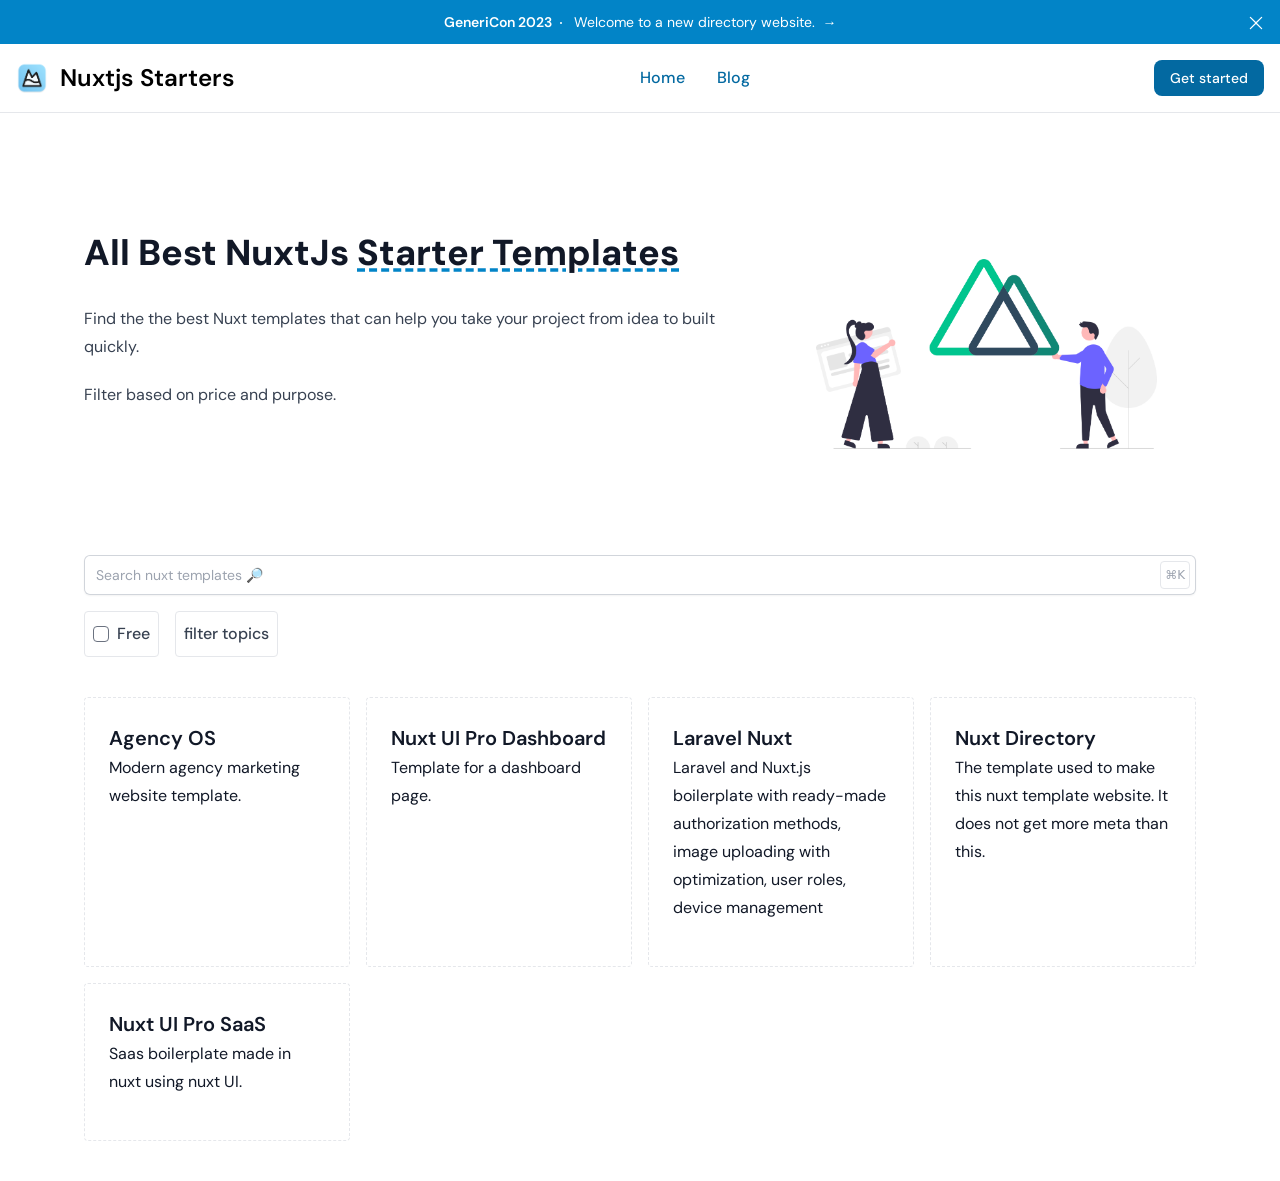
==== index.html @ 154acd75 "Deploying to gh-pages from @ masterkram/nuxt-directory@c241629938f68b520d24c963835452dfe59856e2 🚀" ====
<!DOCTYPE html><html  data-capo=""><head><meta charset="utf-8">
<meta name="viewport" content="width=device-width, initial-scale=1">
<style>/*! tailwindcss v3.4.4 | MIT License | https://tailwindcss.com*/*,:after,:before{border:0 solid #e5e7eb;box-sizing:border-box}:after,:before{--tw-content:""}:host,html{line-height:1.5;-webkit-text-size-adjust:100%;font-family:ui-sans-serif,system-ui,sans-serif,Apple Color Emoji,Segoe UI Emoji,Segoe UI Symbol,Noto Color Emoji;font-feature-settings:normal;font-variation-settings:normal;tab-size:4;-webkit-tap-highlight-color:transparent}body{line-height:inherit;margin:0}hr{border-top-width:1px;color:inherit;height:0}abbr:where([title]){-webkit-text-decoration:underline dotted;text-decoration:underline dotted}h1,h2,h3,h4,h5,h6{font-size:inherit;font-weight:inherit}a{color:inherit;text-decoration:inherit}b,strong{font-weight:bolder}code,kbd,pre,samp{font-family:ui-monospace,SFMono-Regular,Menlo,Monaco,Consolas,Liberation Mono,Courier New,monospace;font-feature-settings:normal;font-size:1em;font-variation-settings:normal}small{font-size:80%}sub,sup{font-size:75%;line-height:0;position:relative;vertical-align:initial}sub{bottom:-.25em}sup{top:-.5em}table{border-collapse:collapse;border-color:inherit;text-indent:0}button,input,optgroup,select,textarea{color:inherit;font-family:inherit;font-feature-settings:inherit;font-size:100%;font-variation-settings:inherit;font-weight:inherit;letter-spacing:inherit;line-height:inherit;margin:0;padding:0}button,select{text-transform:none}button,input:where([type=button]),input:where([type=reset]),input:where([type=submit]){-webkit-appearance:button;background-color:initial;background-image:none}:-moz-focusring{outline:auto}:-moz-ui-invalid{box-shadow:none}progress{vertical-align:initial}::-webkit-inner-spin-button,::-webkit-outer-spin-button{height:auto}[type=search]{-webkit-appearance:textfield;outline-offset:-2px}::-webkit-search-decoration{-webkit-appearance:none}::-webkit-file-upload-button{-webkit-appearance:button;font:inherit}summary{display:list-item}blockquote,dd,dl,figure,h1,h2,h3,h4,h5,h6,hr,p,pre{margin:0}fieldset{margin:0}fieldset,legend{padding:0}menu,ol,ul{list-style:none;margin:0;padding:0}dialog{padding:0}textarea{resize:vertical}input::placeholder,textarea::placeholder{color:#9ca3af;opacity:1}[role=button],button{cursor:pointer}:disabled{cursor:default}audio,canvas,embed,iframe,img,object,svg,video{display:block;vertical-align:middle}img,video{height:auto;max-width:100%}[hidden]{display:none}[multiple],[type=date],[type=datetime-local],[type=email],[type=month],[type=number],[type=password],[type=search],[type=tel],[type=text],[type=time],[type=url],[type=week],input:where(:not([type])),select,textarea{appearance:none;background-color:#fff;border-color:#6b7280;border-radius:0;border-width:1px;font-size:1rem;line-height:1.5rem;padding:.5rem .75rem;--tw-shadow:0 0 #0000}[multiple]:focus,[type=date]:focus,[type=datetime-local]:focus,[type=email]:focus,[type=month]:focus,[type=number]:focus,[type=password]:focus,[type=search]:focus,[type=tel]:focus,[type=text]:focus,[type=time]:focus,[type=url]:focus,[type=week]:focus,input:where(:not([type])):focus,select:focus,textarea:focus{outline:2px solid #0000;outline-offset:2px;--tw-ring-inset:var(--tw-empty,/*!*/ /*!*/);--tw-ring-offset-width:0px;--tw-ring-offset-color:#fff;--tw-ring-color:#2563eb;--tw-ring-offset-shadow:var(--tw-ring-inset) 0 0 0 var(--tw-ring-offset-width) var(--tw-ring-offset-color);--tw-ring-shadow:var(--tw-ring-inset) 0 0 0 calc(1px + var(--tw-ring-offset-width)) var(--tw-ring-color);border-color:#2563eb;box-shadow:var(--tw-ring-offset-shadow),var(--tw-ring-shadow),var(--tw-shadow)}input::placeholder,textarea::placeholder{color:#6b7280;opacity:1}::-webkit-datetime-edit-fields-wrapper{padding:0}::-webkit-date-and-time-value{min-height:1.5em;text-align:inherit}::-webkit-datetime-edit{display:inline-flex}::-webkit-datetime-edit,::-webkit-datetime-edit-day-field,::-webkit-datetime-edit-hour-field,::-webkit-datetime-edit-meridiem-field,::-webkit-datetime-edit-millisecond-field,::-webkit-datetime-edit-minute-field,::-webkit-datetime-edit-month-field,::-webkit-datetime-edit-second-field,::-webkit-datetime-edit-year-field{padding-bottom:0;padding-top:0}select{background-image:url("data:image/svg+xml;charset=utf-8,%3Csvg xmlns='http://www.w3.org/2000/svg' fill='none' viewBox='0 0 20 20'%3E%3Cpath stroke='%236b7280' stroke-linecap='round' stroke-linejoin='round' stroke-width='1.5' d='m6 8 4 4 4-4'/%3E%3C/svg%3E");background-position:right .5rem center;background-repeat:no-repeat;background-size:1.5em 1.5em;padding-right:2.5rem;-webkit-print-color-adjust:exact;print-color-adjust:exact}[multiple],[size]:where(select:not([size="1"])){background-image:none;background-position:0 0;background-repeat:unset;background-size:initial;padding-right:.75rem;-webkit-print-color-adjust:unset;print-color-adjust:unset}[type=checkbox],[type=radio]{appearance:none;background-color:#fff;background-origin:border-box;border-color:#6b7280;border-width:1px;color:#2563eb;display:inline-block;flex-shrink:0;height:1rem;padding:0;-webkit-print-color-adjust:exact;print-color-adjust:exact;-webkit-user-select:none;user-select:none;vertical-align:middle;width:1rem;--tw-shadow:0 0 #0000}[type=checkbox]{border-radius:0}[type=radio]{border-radius:100%}[type=checkbox]:focus,[type=radio]:focus{outline:2px solid #0000;outline-offset:2px;--tw-ring-inset:var(--tw-empty,/*!*/ /*!*/);--tw-ring-offset-width:2px;--tw-ring-offset-color:#fff;--tw-ring-color:#2563eb;--tw-ring-offset-shadow:var(--tw-ring-inset) 0 0 0 var(--tw-ring-offset-width) var(--tw-ring-offset-color);--tw-ring-shadow:var(--tw-ring-inset) 0 0 0 calc(2px + var(--tw-ring-offset-width)) var(--tw-ring-color);box-shadow:var(--tw-ring-offset-shadow),var(--tw-ring-shadow),var(--tw-shadow)}[type=checkbox]:checked,[type=radio]:checked{background-color:currentColor;background-position:50%;background-repeat:no-repeat;background-size:100% 100%;border-color:#0000}[type=checkbox]:checked{background-image:url("data:image/svg+xml;charset=utf-8,%3Csvg xmlns='http://www.w3.org/2000/svg' fill='%23fff' viewBox='0 0 16 16'%3E%3Cpath d='M12.207 4.793a1 1 0 0 1 0 1.414l-5 5a1 1 0 0 1-1.414 0l-2-2a1 1 0 0 1 1.414-1.414L6.5 9.086l4.293-4.293a1 1 0 0 1 1.414 0'/%3E%3C/svg%3E")}@media (forced-colors:active) {[type=checkbox]:checked{appearance:auto}}[type=radio]:checked{background-image:url("data:image/svg+xml;charset=utf-8,%3Csvg xmlns='http://www.w3.org/2000/svg' fill='%23fff' viewBox='0 0 16 16'%3E%3Ccircle cx='8' cy='8' r='3'/%3E%3C/svg%3E")}@media (forced-colors:active) {[type=radio]:checked{appearance:auto}}[type=checkbox]:checked:focus,[type=checkbox]:checked:hover,[type=checkbox]:indeterminate,[type=radio]:checked:focus,[type=radio]:checked:hover{background-color:currentColor;border-color:#0000}[type=checkbox]:indeterminate{background-image:url("data:image/svg+xml;charset=utf-8,%3Csvg xmlns='http://www.w3.org/2000/svg' fill='none' viewBox='0 0 16 16'%3E%3Cpath stroke='%23fff' stroke-linecap='round' stroke-linejoin='round' stroke-width='2' d='M4 8h8'/%3E%3C/svg%3E");background-position:50%;background-repeat:no-repeat;background-size:100% 100%}@media (forced-colors:active) {[type=checkbox]:indeterminate{appearance:auto}}[type=checkbox]:indeterminate:focus,[type=checkbox]:indeterminate:hover{background-color:currentColor;border-color:#0000}[type=file]{background:unset;border-color:inherit;border-radius:0;border-width:0;font-size:unset;line-height:inherit;padding:0}[type=file]:focus{outline:1px solid ButtonText;outline:1px auto -webkit-focus-ring-color}*,::backdrop,:after,:before{--tw-border-spacing-x:0;--tw-border-spacing-y:0;--tw-translate-x:0;--tw-translate-y:0;--tw-rotate:0;--tw-skew-x:0;--tw-skew-y:0;--tw-scale-x:1;--tw-scale-y:1;--tw-pan-x: ;--tw-pan-y: ;--tw-pinch-zoom: ;--tw-scroll-snap-strictness:proximity;--tw-gradient-from-position: ;--tw-gradient-via-position: ;--tw-gradient-to-position: ;--tw-ordinal: ;--tw-slashed-zero: ;--tw-numeric-figure: ;--tw-numeric-spacing: ;--tw-numeric-fraction: ;--tw-ring-inset: ;--tw-ring-offset-width:0px;--tw-ring-offset-color:#fff;--tw-ring-color:#3b82f680;--tw-ring-offset-shadow:0 0 #0000;--tw-ring-shadow:0 0 #0000;--tw-shadow:0 0 #0000;--tw-shadow-colored:0 0 #0000;--tw-blur: ;--tw-brightness: ;--tw-contrast: ;--tw-grayscale: ;--tw-hue-rotate: ;--tw-invert: ;--tw-saturate: ;--tw-sepia: ;--tw-drop-shadow: ;--tw-backdrop-blur: ;--tw-backdrop-brightness: ;--tw-backdrop-contrast: ;--tw-backdrop-grayscale: ;--tw-backdrop-hue-rotate: ;--tw-backdrop-invert: ;--tw-backdrop-opacity: ;--tw-backdrop-saturate: ;--tw-backdrop-sepia: ;--tw-contain-size: ;--tw-contain-layout: ;--tw-contain-paint: ;--tw-contain-style: }.prose{color:var(--tw-prose-body);max-width:65ch}.prose :where(p):not(:where([class~=not-prose],[class~=not-prose] *)){margin-bottom:1.25em;margin-top:1.25em}.prose :where([class~=lead]):not(:where([class~=not-prose],[class~=not-prose] *)){color:var(--tw-prose-lead);font-size:1.25em;line-height:1.6;margin-bottom:1.2em;margin-top:1.2em}.prose :where(a):not(:where([class~=not-prose],[class~=not-prose] *)){color:var(--tw-prose-links);font-weight:500;text-decoration:underline}.prose :where(strong):not(:where([class~=not-prose],[class~=not-prose] *)){color:var(--tw-prose-bold);font-weight:600}.prose :where(a strong):not(:where([class~=not-prose],[class~=not-prose] *)){color:inherit}.prose :where(blockquote strong):not(:where([class~=not-prose],[class~=not-prose] *)){color:inherit}.prose :where(thead th strong):not(:where([class~=not-prose],[class~=not-prose] *)){color:inherit}.prose :where(ol):not(:where([class~=not-prose],[class~=not-prose] *)){list-style-type:decimal;margin-bottom:1.25em;margin-top:1.25em;padding-inline-start:1.625em}.prose :where(ol[type=A]):not(:where([class~=not-prose],[class~=not-prose] *)){list-style-type:upper-alpha}.prose :where(ol[type=a]):not(:where([class~=not-prose],[class~=not-prose] *)){list-style-type:lower-alpha}.prose :where(ol[type=A s]):not(:where([class~=not-prose],[class~=not-prose] *)){list-style-type:upper-alpha}.prose :where(ol[type=a s]):not(:where([class~=not-prose],[class~=not-prose] *)){list-style-type:lower-alpha}.prose :where(ol[type=I]):not(:where([class~=not-prose],[class~=not-prose] *)){list-style-type:upper-roman}.prose :where(ol[type=i]):not(:where([class~=not-prose],[class~=not-prose] *)){list-style-type:lower-roman}.prose :where(ol[type=I s]):not(:where([class~=not-prose],[class~=not-prose] *)){list-style-type:upper-roman}.prose :where(ol[type=i s]):not(:where([class~=not-prose],[class~=not-prose] *)){list-style-type:lower-roman}.prose :where(ol[type="1"]):not(:where([class~=not-prose],[class~=not-prose] *)){list-style-type:decimal}.prose :where(ul):not(:where([class~=not-prose],[class~=not-prose] *)){list-style-type:disc;margin-bottom:1.25em;margin-top:1.25em;padding-inline-start:1.625em}.prose :where(ol>li):not(:where([class~=not-prose],[class~=not-prose] *))::marker{color:var(--tw-prose-counters);font-weight:400}.prose :where(ul>li):not(:where([class~=not-prose],[class~=not-prose] *))::marker{color:var(--tw-prose-bullets)}.prose :where(dt):not(:where([class~=not-prose],[class~=not-prose] *)){color:var(--tw-prose-headings);font-weight:600;margin-top:1.25em}.prose :where(hr):not(:where([class~=not-prose],[class~=not-prose] *)){border-color:var(--tw-prose-hr);border-top-width:1px;margin-bottom:3em;margin-top:3em}.prose :where(blockquote):not(:where([class~=not-prose],[class~=not-prose] *)){border-inline-start-color:var(--tw-prose-quote-borders);border-inline-start-width:.25rem;color:var(--tw-prose-quotes);font-style:italic;font-weight:500;margin-bottom:1.6em;margin-top:1.6em;padding-inline-start:1em;quotes:"\201C""\201D""\2018""\2019"}.prose :where(blockquote p:first-of-type):not(:where([class~=not-prose],[class~=not-prose] *)):before{content:open-quote}.prose :where(blockquote p:last-of-type):not(:where([class~=not-prose],[class~=not-prose] *)):after{content:close-quote}.prose :where(h1):not(:where([class~=not-prose],[class~=not-prose] *)){color:var(--tw-prose-headings);font-size:2.25em;font-weight:800;line-height:1.1111111;margin-bottom:.8888889em;margin-top:0}.prose :where(h1 strong):not(:where([class~=not-prose],[class~=not-prose] *)){color:inherit;font-weight:900}.prose :where(h2):not(:where([class~=not-prose],[class~=not-prose] *)){color:var(--tw-prose-headings);font-size:1.5em;font-weight:700;line-height:1.3333333;margin-bottom:1em;margin-top:2em}.prose :where(h2 strong):not(:where([class~=not-prose],[class~=not-prose] *)){color:inherit;font-weight:800}.prose :where(h3):not(:where([class~=not-prose],[class~=not-prose] *)){color:var(--tw-prose-headings);font-size:1.25em;font-weight:600;line-height:1.6;margin-bottom:.6em;margin-top:1.6em}.prose :where(h3 strong):not(:where([class~=not-prose],[class~=not-prose] *)){color:inherit;font-weight:700}.prose :where(h4):not(:where([class~=not-prose],[class~=not-prose] *)){color:var(--tw-prose-headings);font-weight:600;line-height:1.5;margin-bottom:.5em;margin-top:1.5em}.prose :where(h4 strong):not(:where([class~=not-prose],[class~=not-prose] *)){color:inherit;font-weight:700}.prose :where(img):not(:where([class~=not-prose],[class~=not-prose] *)){margin-bottom:2em;margin-top:2em}.prose :where(picture):not(:where([class~=not-prose],[class~=not-prose] *)){display:block;margin-bottom:2em;margin-top:2em}.prose :where(video):not(:where([class~=not-prose],[class~=not-prose] *)){margin-bottom:2em;margin-top:2em}.prose :where(kbd):not(:where([class~=not-prose],[class~=not-prose] *)){border-radius:.3125rem;box-shadow:0 0 0 1px rgb(var(--tw-prose-kbd-shadows)/10%),0 3px 0 rgb(var(--tw-prose-kbd-shadows)/10%);color:var(--tw-prose-kbd);font-family:inherit;font-size:.875em;font-weight:500;padding-inline-end:.375em;padding-bottom:.1875em;padding-top:.1875em;padding-inline-start:.375em}.prose :where(code):not(:where([class~=not-prose],[class~=not-prose] *)){color:var(--tw-prose-code);font-size:.875em;font-weight:600}.prose :where(code):not(:where([class~=not-prose],[class~=not-prose] *)):before{content:"`"}.prose :where(code):not(:where([class~=not-prose],[class~=not-prose] *)):after{content:"`"}.prose :where(a code):not(:where([class~=not-prose],[class~=not-prose] *)){color:inherit}.prose :where(h1 code):not(:where([class~=not-prose],[class~=not-prose] *)){color:inherit}.prose :where(h2 code):not(:where([class~=not-prose],[class~=not-prose] *)){color:inherit;font-size:.875em}.prose :where(h3 code):not(:where([class~=not-prose],[class~=not-prose] *)){color:inherit;font-size:.9em}.prose :where(h4 code):not(:where([class~=not-prose],[class~=not-prose] *)){color:inherit}.prose :where(blockquote code):not(:where([class~=not-prose],[class~=not-prose] *)){color:inherit}.prose :where(thead th code):not(:where([class~=not-prose],[class~=not-prose] *)){color:inherit}.prose :where(pre):not(:where([class~=not-prose],[class~=not-prose] *)){background-color:var(--tw-prose-pre-bg);border-radius:.375rem;color:var(--tw-prose-pre-code);font-size:.875em;font-weight:400;line-height:1.7142857;margin-bottom:1.7142857em;margin-top:1.7142857em;overflow-x:auto;padding-inline-end:1.1428571em;padding-bottom:.8571429em;padding-top:.8571429em;padding-inline-start:1.1428571em}.prose :where(pre code):not(:where([class~=not-prose],[class~=not-prose] *)){background-color:initial;border-radius:0;border-width:0;color:inherit;font-family:inherit;font-size:inherit;font-weight:inherit;line-height:inherit;padding:0}.prose :where(pre code):not(:where([class~=not-prose],[class~=not-prose] *)):before{content:none}.prose :where(pre code):not(:where([class~=not-prose],[class~=not-prose] *)):after{content:none}.prose :where(table):not(:where([class~=not-prose],[class~=not-prose] *)){font-size:.875em;line-height:1.7142857;margin-bottom:2em;margin-top:2em;table-layout:auto;text-align:start;width:100%}.prose :where(thead):not(:where([class~=not-prose],[class~=not-prose] *)){border-bottom-color:var(--tw-prose-th-borders);border-bottom-width:1px}.prose :where(thead th):not(:where([class~=not-prose],[class~=not-prose] *)){color:var(--tw-prose-headings);font-weight:600;padding-inline-end:.5714286em;padding-bottom:.5714286em;padding-inline-start:.5714286em;vertical-align:bottom}.prose :where(tbody tr):not(:where([class~=not-prose],[class~=not-prose] *)){border-bottom-color:var(--tw-prose-td-borders);border-bottom-width:1px}.prose :where(tbody tr:last-child):not(:where([class~=not-prose],[class~=not-prose] *)){border-bottom-width:0}.prose :where(tbody td):not(:where([class~=not-prose],[class~=not-prose] *)){vertical-align:initial}.prose :where(tfoot):not(:where([class~=not-prose],[class~=not-prose] *)){border-top-color:var(--tw-prose-th-borders);border-top-width:1px}.prose :where(tfoot td):not(:where([class~=not-prose],[class~=not-prose] *)){vertical-align:top}.prose :where(figure>*):not(:where([class~=not-prose],[class~=not-prose] *)){margin-bottom:0;margin-top:0}.prose :where(figcaption):not(:where([class~=not-prose],[class~=not-prose] *)){color:var(--tw-prose-captions);font-size:.875em;line-height:1.4285714;margin-top:.8571429em}.prose{--tw-prose-body:#374151;--tw-prose-headings:#111827;--tw-prose-lead:#4b5563;--tw-prose-links:#111827;--tw-prose-bold:#111827;--tw-prose-counters:#6b7280;--tw-prose-bullets:#d1d5db;--tw-prose-hr:#e5e7eb;--tw-prose-quotes:#111827;--tw-prose-quote-borders:#e5e7eb;--tw-prose-captions:#6b7280;--tw-prose-kbd:#111827;--tw-prose-kbd-shadows:17 24 39;--tw-prose-code:#111827;--tw-prose-pre-code:#e5e7eb;--tw-prose-pre-bg:#1f2937;--tw-prose-th-borders:#d1d5db;--tw-prose-td-borders:#e5e7eb;--tw-prose-invert-body:#d1d5db;--tw-prose-invert-headings:#fff;--tw-prose-invert-lead:#9ca3af;--tw-prose-invert-links:#fff;--tw-prose-invert-bold:#fff;--tw-prose-invert-counters:#9ca3af;--tw-prose-invert-bullets:#4b5563;--tw-prose-invert-hr:#374151;--tw-prose-invert-quotes:#f3f4f6;--tw-prose-invert-quote-borders:#374151;--tw-prose-invert-captions:#9ca3af;--tw-prose-invert-kbd:#fff;--tw-prose-invert-kbd-shadows:255 255 255;--tw-prose-invert-code:#fff;--tw-prose-invert-pre-code:#d1d5db;--tw-prose-invert-pre-bg:#00000080;--tw-prose-invert-th-borders:#4b5563;--tw-prose-invert-td-borders:#374151;font-size:1rem;line-height:1.75}.prose :where(picture>img):not(:where([class~=not-prose],[class~=not-prose] *)){margin-bottom:0;margin-top:0}.prose :where(li):not(:where([class~=not-prose],[class~=not-prose] *)){margin-bottom:.5em;margin-top:.5em}.prose :where(ol>li):not(:where([class~=not-prose],[class~=not-prose] *)){padding-inline-start:.375em}.prose :where(ul>li):not(:where([class~=not-prose],[class~=not-prose] *)){padding-inline-start:.375em}.prose :where(.prose>ul>li p):not(:where([class~=not-prose],[class~=not-prose] *)){margin-bottom:.75em;margin-top:.75em}.prose :where(.prose>ul>li>p:first-child):not(:where([class~=not-prose],[class~=not-prose] *)){margin-top:1.25em}.prose :where(.prose>ul>li>p:last-child):not(:where([class~=not-prose],[class~=not-prose] *)){margin-bottom:1.25em}.prose :where(.prose>ol>li>p:first-child):not(:where([class~=not-prose],[class~=not-prose] *)){margin-top:1.25em}.prose :where(.prose>ol>li>p:last-child):not(:where([class~=not-prose],[class~=not-prose] *)){margin-bottom:1.25em}.prose :where(ul ul,ul ol,ol ul,ol ol):not(:where([class~=not-prose],[class~=not-prose] *)){margin-bottom:.75em;margin-top:.75em}.prose :where(dl):not(:where([class~=not-prose],[class~=not-prose] *)){margin-bottom:1.25em;margin-top:1.25em}.prose :where(dd):not(:where([class~=not-prose],[class~=not-prose] *)){margin-top:.5em;padding-inline-start:1.625em}.prose :where(hr+*):not(:where([class~=not-prose],[class~=not-prose] *)){margin-top:0}.prose :where(h2+*):not(:where([class~=not-prose],[class~=not-prose] *)){margin-top:0}.prose :where(h3+*):not(:where([class~=not-prose],[class~=not-prose] *)){margin-top:0}.prose :where(h4+*):not(:where([class~=not-prose],[class~=not-prose] *)){margin-top:0}.prose :where(thead th:first-child):not(:where([class~=not-prose],[class~=not-prose] *)){padding-inline-start:0}.prose :where(thead th:last-child):not(:where([class~=not-prose],[class~=not-prose] *)){padding-inline-end:0}.prose :where(tbody td,tfoot td):not(:where([class~=not-prose],[class~=not-prose] *)){padding-inline-end:.5714286em;padding-bottom:.5714286em;padding-top:.5714286em;padding-inline-start:.5714286em}.prose :where(tbody td:first-child,tfoot td:first-child):not(:where([class~=not-prose],[class~=not-prose] *)){padding-inline-start:0}.prose :where(tbody td:last-child,tfoot td:last-child):not(:where([class~=not-prose],[class~=not-prose] *)){padding-inline-end:0}.prose :where(figure):not(:where([class~=not-prose],[class~=not-prose] *)){margin-bottom:2em;margin-top:2em}.prose :where(.prose>:first-child):not(:where([class~=not-prose],[class~=not-prose] *)){margin-top:0}.prose :where(.prose>:last-child):not(:where([class~=not-prose],[class~=not-prose] *)){margin-bottom:0}.sr-only{height:1px;margin:-1px;overflow:hidden;padding:0;position:absolute;width:1px;clip:rect(0,0,0,0);border-width:0;white-space:nowrap}.absolute{position:absolute}.relative{position:relative}.inset-y-0{bottom:0;top:0}.-top-3{top:-.75rem}.right-0{right:0}.start-0{inset-inline-start:0}.z-20{z-index:20}.-m-3{margin:-.75rem}.m-0{margin:0}.mx-2{margin-left:.5rem;margin-right:.5rem}.mx-auto{margin-left:auto;margin-right:auto}.mb-10{margin-bottom:2.5rem}.mt-4{margin-top:1rem}.block{display:block}.inline{display:inline}.flex{display:flex}.inline-flex{display:inline-flex}.grid{display:grid}.hidden{display:none}.h-0{height:0}.h-0\.5{height:.125rem}.h-10{height:2.5rem}.h-5{height:1.25rem}.h-8{height:2rem}.max-h-64{max-height:16rem}.w-0{width:0}.w-0\.5{width:.125rem}.w-10{width:2.5rem}.w-5{width:1.25rem}.w-full{width:100%}.max-w-3xl{max-width:48rem}.max-w-none{max-width:none}.max-w-screen-xl{max-width:1280px}.flex-1{flex:1 1 0%}.grid-cols-4{grid-template-columns:repeat(4,minmax(0,1fr))}.flex-col{flex-direction:column}.flex-wrap{flex-wrap:wrap}.items-start{align-items:flex-start}.items-center{align-items:center}.justify-end{justify-content:flex-end}.justify-center{justify-content:center}.justify-between{justify-content:space-between}.gap-10{gap:2.5rem}.gap-2{gap:.5rem}.gap-4{gap:1rem}.gap-8{gap:2rem}.gap-x-6{column-gap:1.5rem}.space-x-3>:not([hidden])~:not([hidden]){--tw-space-x-reverse:0;margin-left:calc(.75rem*(1 - var(--tw-space-x-reverse)));margin-right:calc(.75rem*var(--tw-space-x-reverse))}.self-center{align-self:center}.whitespace-nowrap{white-space:nowrap}.rounded{border-radius:.25rem}.rounded-full{border-radius:9999px}.rounded-lg{border-radius:.5rem}.rounded-md{border-radius:.375rem}.border{border-width:1px}.border-0{border-width:0}.border-b{border-bottom-width:1px}.border-gray-100{--tw-border-opacity:1;border-color:rgb(243 244 246/var(--tw-border-opacity))}.border-gray-200{--tw-border-opacity:1;border-color:rgb(229 231 235/var(--tw-border-opacity))}.bg-gray-100{--tw-bg-opacity:1;background-color:rgb(243 244 246/var(--tw-bg-opacity))}.bg-gray-50{--tw-bg-opacity:1;background-color:rgb(249 250 251/var(--tw-bg-opacity))}.bg-primary-600{--tw-bg-opacity:1;background-color:rgb(2 132 199/var(--tw-bg-opacity))}.bg-primary-700{--tw-bg-opacity:1;background-color:rgb(3 105 161/var(--tw-bg-opacity))}.bg-white{--tw-bg-opacity:1;background-color:rgb(255 255 255/var(--tw-bg-opacity))}.fill-current{fill:currentColor}.p-0{padding:0}.p-2{padding:.5rem}.p-3{padding:.75rem}.p-4{padding:1rem}.p-6{padding:1.5rem}.px-1{padding-left:.25rem;padding-right:.25rem}.px-2{padding-left:.5rem;padding-right:.5rem}.px-3{padding-left:.75rem;padding-right:.75rem}.px-3\.5{padding-left:.875rem;padding-right:.875rem}.px-4{padding-left:1rem;padding-right:1rem}.px-5{padding-left:1.25rem;padding-right:1.25rem}.px-6{padding-left:1.5rem;padding-right:1.5rem}.py-0{padding-bottom:0;padding-top:0}.py-0\.5{padding-bottom:.125rem;padding-top:.125rem}.py-1{padding-bottom:.25rem;padding-top:.25rem}.py-1\.5{padding-bottom:.375rem;padding-top:.375rem}.py-10{padding-bottom:2.5rem;padding-top:2.5rem}.py-2{padding-bottom:.5rem;padding-top:.5rem}.py-2\.5{padding-bottom:.625rem;padding-top:.625rem}.pb-10{padding-bottom:2.5rem}.pb-20{padding-bottom:5rem}.pr-1{padding-right:.25rem}.pr-1\.5{padding-right:.375rem}.pr-14{padding-right:3.5rem}.pt-20{padding-top:5rem}.text-center{text-align:center}.font-display{font-family:DM Sans}.font-sans{font-family:ui-sans-serif,system-ui,sans-serif,Apple Color Emoji,Segoe UI Emoji,Segoe UI Symbol,Noto Color Emoji}.text-2xl{font-size:1.5rem;line-height:2rem}.text-sm{font-size:.875rem;line-height:1.25rem}.text-xs{font-size:.75rem;line-height:1rem}.font-medium{font-weight:500}.font-semibold{font-weight:600}.leading-6{line-height:1.5rem}.text-gray-400{--tw-text-opacity:1;color:rgb(156 163 175/var(--tw-text-opacity))}.text-gray-500{--tw-text-opacity:1;color:rgb(107 114 128/var(--tw-text-opacity))}.text-gray-600{--tw-text-opacity:1;color:rgb(75 85 99/var(--tw-text-opacity))}.text-gray-900{--tw-text-opacity:1;color:rgb(17 24 39/var(--tw-text-opacity))}.text-white{--tw-text-opacity:1;color:rgb(255 255 255/var(--tw-text-opacity))}.underline{text-decoration-line:underline}.decoration-primary-600{text-decoration-color:#0284c7}.underline-offset-4{text-underline-offset:4px}.shadow-sm{--tw-shadow:0 1px 2px 0 #0000000d;--tw-shadow-colored:0 1px 2px 0 var(--tw-shadow-color);box-shadow:var(--tw-ring-offset-shadow,0 0 #0000),var(--tw-ring-shadow,0 0 #0000),var(--tw-shadow)}.ring-1{--tw-ring-offset-shadow:var(--tw-ring-inset) 0 0 0 var(--tw-ring-offset-width) var(--tw-ring-offset-color);--tw-ring-shadow:var(--tw-ring-inset) 0 0 0 calc(1px + var(--tw-ring-offset-width)) var(--tw-ring-color);box-shadow:var(--tw-ring-offset-shadow),var(--tw-ring-shadow),var(--tw-shadow,0 0 #0000)}.ring-inset{--tw-ring-inset:inset}.ring-gray-300{--tw-ring-opacity:1;--tw-ring-color:rgb(209 213 219/var(--tw-ring-opacity))}.ring-gray-500\/10{--tw-ring-color:#6b72801a}.filter{filter:var(--tw-blur) var(--tw-brightness) var(--tw-contrast) var(--tw-grayscale) var(--tw-hue-rotate) var(--tw-invert) var(--tw-saturate) var(--tw-sepia) var(--tw-drop-shadow)}.dark\:prose-invert:is(.dark *){--tw-prose-body:var(--tw-prose-invert-body);--tw-prose-headings:var(--tw-prose-invert-headings);--tw-prose-lead:var(--tw-prose-invert-lead);--tw-prose-links:var(--tw-prose-invert-links);--tw-prose-bold:var(--tw-prose-invert-bold);--tw-prose-counters:var(--tw-prose-invert-counters);--tw-prose-bullets:var(--tw-prose-invert-bullets);--tw-prose-hr:var(--tw-prose-invert-hr);--tw-prose-quotes:var(--tw-prose-invert-quotes);--tw-prose-quote-borders:var(--tw-prose-invert-quote-borders);--tw-prose-captions:var(--tw-prose-invert-captions);--tw-prose-kbd:var(--tw-prose-invert-kbd);--tw-prose-kbd-shadows:var(--tw-prose-invert-kbd-shadows);--tw-prose-code:var(--tw-prose-invert-code);--tw-prose-pre-code:var(--tw-prose-invert-pre-code);--tw-prose-pre-bg:var(--tw-prose-invert-pre-bg);--tw-prose-th-borders:var(--tw-prose-invert-th-borders);--tw-prose-td-borders:var(--tw-prose-invert-td-borders)}.placeholder\:text-gray-400::placeholder{--tw-text-opacity:1;color:rgb(156 163 175/var(--tw-text-opacity))}.hover\:bg-gray-100:hover{--tw-bg-opacity:1;background-color:rgb(243 244 246/var(--tw-bg-opacity))}.hover\:bg-primary-800:hover{--tw-bg-opacity:1;background-color:rgb(7 89 133/var(--tw-bg-opacity))}.focus\:outline-none:focus{outline:2px solid #0000;outline-offset:2px}.focus\:ring-2:focus{--tw-ring-offset-shadow:var(--tw-ring-inset) 0 0 0 var(--tw-ring-offset-width) var(--tw-ring-offset-color);--tw-ring-shadow:var(--tw-ring-inset) 0 0 0 calc(2px + var(--tw-ring-offset-width)) var(--tw-ring-color)}.focus\:ring-2:focus,.focus\:ring-4:focus{box-shadow:var(--tw-ring-offset-shadow),var(--tw-ring-shadow),var(--tw-shadow,0 0 #0000)}.focus\:ring-4:focus{--tw-ring-offset-shadow:var(--tw-ring-inset) 0 0 0 var(--tw-ring-offset-width) var(--tw-ring-offset-color);--tw-ring-shadow:var(--tw-ring-inset) 0 0 0 calc(4px + var(--tw-ring-offset-width)) var(--tw-ring-color)}.focus\:ring-inset:focus{--tw-ring-inset:inset}.focus\:ring-gray-200:focus{--tw-ring-opacity:1;--tw-ring-color:rgb(229 231 235/var(--tw-ring-opacity))}.focus\:ring-primary-300:focus{--tw-ring-opacity:1;--tw-ring-color:rgb(125 211 252/var(--tw-ring-opacity))}.focus\:ring-primary-600:focus{--tw-ring-opacity:1;--tw-ring-color:rgb(2 132 199/var(--tw-ring-opacity))}.focus-visible\:outline-offset-\[-4px\]:focus-visible{outline-offset:-4px}.group:hover .group-hover\:border-primary-500{--tw-border-opacity:1;border-color:rgb(14 165 233/var(--tw-border-opacity))}.prose-a\:border-b :is(:where(a):not(:where([class~=not-prose],[class~=not-prose] *))){border-bottom-width:1px}.prose-a\:border-dashed :is(:where(a):not(:where([class~=not-prose],[class~=not-prose] *))){border-style:dashed}.prose-a\:font-normal :is(:where(a):not(:where([class~=not-prose],[class~=not-prose] *))){font-weight:400}.prose-a\:no-underline :is(:where(a):not(:where([class~=not-prose],[class~=not-prose] *))){text-decoration-line:none}.hover\:prose-a\:border-solid :is(:where(a):not(:where([class~=not-prose],[class~=not-prose] *))):hover{border-style:solid}.hover\:prose-a\:border-primary-400 :is(:where(a):not(:where([class~=not-prose],[class~=not-prose] *))):hover{--tw-border-opacity:1;border-color:rgb(56 189 248/var(--tw-border-opacity))}.hover\:prose-a\:text-primary-400 :is(:where(a):not(:where([class~=not-prose],[class~=not-prose] *))):hover{--tw-text-opacity:1;color:rgb(56 189 248/var(--tw-text-opacity))}.prose-pre\:bg-gray-100 :is(:where(pre):not(:where([class~=not-prose],[class~=not-prose] *))){--tw-bg-opacity:1;background-color:rgb(243 244 246/var(--tw-bg-opacity))}.dark\:border-gray-600:is(.dark *){--tw-border-opacity:1;border-color:rgb(75 85 99/var(--tw-border-opacity))}.dark\:border-gray-700:is(.dark *){--tw-border-opacity:1;border-color:rgb(55 65 81/var(--tw-border-opacity))}.dark\:bg-gray-800:is(.dark *){--tw-bg-opacity:1;background-color:rgb(31 41 55/var(--tw-bg-opacity))}.dark\:bg-gray-900:is(.dark *){--tw-bg-opacity:1;background-color:rgb(17 24 39/var(--tw-bg-opacity))}.dark\:bg-primary-600:is(.dark *){--tw-bg-opacity:1;background-color:rgb(2 132 199/var(--tw-bg-opacity))}.dark\:text-gray-400:is(.dark *){--tw-text-opacity:1;color:rgb(156 163 175/var(--tw-text-opacity))}.dark\:text-white:is(.dark *){--tw-text-opacity:1;color:rgb(255 255 255/var(--tw-text-opacity))}.dark\:hover\:bg-gray-700:hover:is(.dark *){--tw-bg-opacity:1;background-color:rgb(55 65 81/var(--tw-bg-opacity))}.dark\:hover\:bg-primary-700:hover:is(.dark *){--tw-bg-opacity:1;background-color:rgb(3 105 161/var(--tw-bg-opacity))}.dark\:focus\:ring-gray-600:focus:is(.dark *){--tw-ring-opacity:1;--tw-ring-color:rgb(75 85 99/var(--tw-ring-opacity))}.dark\:focus\:ring-primary-800:focus:is(.dark *){--tw-ring-opacity:1;--tw-ring-color:rgb(7 89 133/var(--tw-ring-opacity))}.dark\:prose-pre\:bg-gray-900 :is(:where(pre):not(:where([class~=not-prose],[class~=not-prose] *))):is(.dark *){--tw-bg-opacity:1;background-color:rgb(17 24 39/var(--tw-bg-opacity))}@media (min-width:640px){.sm\:px-3{padding-left:.75rem;padding-right:.75rem}.sm\:px-3\.5{padding-left:.875rem;padding-right:.875rem}.sm\:text-sm{font-size:.875rem;line-height:1.25rem}.sm\:leading-6{line-height:1.5rem}.sm\:before\:flex-1:before{content:var(--tw-content);flex:1 1 0%}}@media (min-width:768px){.md\:order-1{order:1}.md\:order-2{order:2}.md\:mt-0{margin-top:0}.md\:flex{display:flex}.md\:hidden{display:none}.md\:w-auto{width:auto}.md\:flex-row{flex-direction:row}.md\:space-x-0>:not([hidden])~:not([hidden]){--tw-space-x-reverse:0;margin-left:calc(0px*(1 - var(--tw-space-x-reverse)));margin-right:calc(0px*var(--tw-space-x-reverse))}.md\:space-x-8>:not([hidden])~:not([hidden]){--tw-space-x-reverse:0;margin-left:calc(2rem*(1 - var(--tw-space-x-reverse)));margin-right:calc(2rem*var(--tw-space-x-reverse))}.md\:border-0{border-width:0}.md\:bg-transparent{background-color:initial}.md\:bg-white{--tw-bg-opacity:1;background-color:rgb(255 255 255/var(--tw-bg-opacity))}.md\:p-0{padding:0}.md\:text-primary-700{--tw-text-opacity:1;color:rgb(3 105 161/var(--tw-text-opacity))}.md\:dark\:bg-gray-900:is(.dark *){--tw-bg-opacity:1;background-color:rgb(17 24 39/var(--tw-bg-opacity))}.md\:dark\:text-primary-500:is(.dark *){--tw-text-opacity:1;color:rgb(14 165 233/var(--tw-text-opacity))}}@media (min-width:1280px){.xl\:max-w-6xl{max-width:72rem}}.rtl\:space-x-reverse:where([dir=rtl],[dir=rtl] *)>:not([hidden])~:not([hidden]){--tw-space-x-reverse:1}</style>
<style>@font-face{font-display:swap;font-family:DM Sans;font-style:normal;font-weight:200 900;src:url(/_nuxt/DM_Sans-200_900-1.D1bw2c55.woff2) format("woff2");unicode-range:u+0100-02af,u+0304,u+0308,u+0329,u+1e00-1e9f,u+1ef2-1eff,u+2020,u+20a0-20ab,u+20ad-20c0,u+2113,u+2c60-2c7f,u+a720-a7ff}@font-face{font-display:swap;font-family:DM Sans;font-style:normal;font-weight:200 900;src:url(/_nuxt/DM_Sans-200_900-2.DeBecvsH.woff2) format("woff2");unicode-range:u+00??,u+0131,u+0152-0153,u+02bb-02bc,u+02c6,u+02da,u+02dc,u+0304,u+0308,u+0329,u+2000-206f,u+2074,u+20ac,u+2122,u+2191,u+2193,u+2212,u+2215,u+feff,u+fffd}</style>
<style>.icon[data-v-53ae8f37]{display:inline-block;vertical-align:middle}</style>
<style>h1 span[data-v-e5d2b82a]{text-decoration-color:#0284c7;text-decoration-line:underline;text-decoration-style:dashed;text-underline-offset:4px}</style>
<link rel="stylesheet" href="/_nuxt/entry.lY2k9Ikc.css">
<link rel="preload" as="fetch" crossorigin="anonymous" href="/_payload.json?42880f5b-e1ec-45f0-940a-990e03d67eee">
<link rel="modulepreload" as="script" crossorigin href="/_nuxt/Dkj7cWmg.js">
<link rel="modulepreload" as="script" crossorigin href="/_nuxt/Dnk_sNCj.js">
<link rel="modulepreload" as="script" crossorigin href="/_nuxt/D9hNGhGB.js">
<link rel="modulepreload" as="script" crossorigin href="/_nuxt/CrasdUbc.js">
<link rel="modulepreload" as="script" crossorigin href="/_nuxt/BCkIKH-E.js">
<link rel="modulepreload" as="script" crossorigin href="/_nuxt/Ct2kpKie.js">
<link rel="modulepreload" as="script" crossorigin href="/_nuxt/B8uO4zKV.js">
<link rel="modulepreload" as="script" crossorigin href="/_nuxt/DW2XVCHj.js">
<link rel="modulepreload" as="script" crossorigin href="/_nuxt/wgqrbHM1.js">
<link rel="modulepreload" as="script" crossorigin href="/_nuxt/CiIcJdLm.js">
<link rel="modulepreload" as="script" crossorigin href="/_nuxt/Dt4UExDH.js">
<link rel="modulepreload" as="script" crossorigin href="/_nuxt/CpnlgA3P.js">
<link rel="modulepreload" as="script" crossorigin href="/_nuxt/CbEVkImN.js">
<link rel="modulepreload" as="script" crossorigin href="/_nuxt/C7TOhVYw.js">
<link rel="modulepreload" as="script" crossorigin href="/_nuxt/DvvwUeaH.js">
<link rel="modulepreload" as="script" crossorigin href="/_nuxt/BwMMEpGX.js">
<link rel="modulepreload" as="script" crossorigin href="/_nuxt/DYR8Ct5s.js">
<link rel="prefetch" as="script" crossorigin href="/_nuxt/DIt0RkoO.js">
<link rel="prefetch" as="style" href="/_nuxt/useStudio.7G8Ioak2.css">
<link rel="prefetch" as="script" crossorigin href="/_nuxt/DLvzm3Em.js">
<link rel="prefetch" as="script" crossorigin href="/_nuxt/QM1MTDkN.js">
<link rel="prefetch" as="script" crossorigin href="/_nuxt/CEk1a8ES.js">
<script type="module" src="/_nuxt/Dkj7cWmg.js" crossorigin></script></head><body><div id="__nuxt"><div class="font-display"><div style="" class="flex items-center gap-x-6 bg-primary-600 px-6 py-2.5 sm:px-3.5 sm:before:flex-1"><p class="text-sm leading-6 text-white"><a href="#"><strong class="font-semibold">GeneriCon 2023</strong><svg viewBox="0 0 2 2" class="mx-2 inline h-0.5 w-0.5 fill-current" aria-hidden="true"><circle cx="1" cy="1" r="1"></circle></svg> Welcome to a new directory website.  <span aria-hidden="true">→</span></a></p><div class="flex flex-1 justify-end"><button type="button" class="-m-3 p-3 focus-visible:outline-offset-[-4px]"><span class="sr-only">Dismiss</span><svg xmlns="http://www.w3.org/2000/svg" xmlns:xlink="http://www.w3.org/1999/xlink" aria-hidden="true" role="img" class="icon h-5 w-5 text-white" style="" width="1em" height="1em" viewBox="0 0 256 256" data-v-53ae8f37><path fill="currentColor" d="M205.66 194.34a8 8 0 0 1-11.32 11.32L128 139.31l-66.34 66.35a8 8 0 0 1-11.32-11.32L116.69 128L50.34 61.66a8 8 0 0 1 11.32-11.32L128 116.69l66.34-66.35a8 8 0 0 1 11.32 11.32L139.31 128Z"/></svg></button></div></div><nav class="bg-white dark:bg-gray-900 w-full z-20 start-0 border-b border-gray-200 dark:border-gray-600"><div class="max-w-screen-xl flex flex-wrap items-center justify-between mx-auto p-4"><a aria-current="page" href="/" class="router-link-active router-link-exact-active flex items-center space-x-3 rtl:space-x-reverse"><img src="/logo.png" class="h-8" alt="Flowbite Logo"><span class="self-center text-2xl font-semibold whitespace-nowrap dark:text-white">Nuxtjs Starters</span></a><div class="flex md:order-2 space-x-3 md:space-x-0 rtl:space-x-reverse"><button type="button" class="text-white bg-primary-700 hover:bg-primary-800 focus:ring-4 focus:outline-none focus:ring-primary-300 font-medium rounded-lg text-sm px-4 py-2 text-center dark:bg-primary-600 dark:hover:bg-primary-700 dark:focus:ring-primary-800">Get started</button><button data-collapse-toggle="navbar-sticky" type="button" class="inline-flex items-center p-2 w-10 h-10 justify-center text-sm text-gray-500 rounded-lg md:hidden hover:bg-gray-100 focus:outline-none focus:ring-2 focus:ring-gray-200 dark:text-gray-400 dark:hover:bg-gray-700 dark:focus:ring-gray-600" aria-controls="navbar-sticky" aria-expanded="false"><span class="sr-only">Open main menu</span><svg class="w-5 h-5" aria-hidden="true" xmlns="http://www.w3.org/2000/svg" fill="none" viewBox="0 0 17 14"><path stroke="currentColor" stroke-linecap="round" stroke-linejoin="round" stroke-width="2" d="M1 1h15M1 7h15M1 13h15"></path></svg></button></div><div class="items-center justify-between hidden w-full md:flex md:w-auto md:order-1" id="navbar-sticky"><ul class="flex flex-col p-4 md:p-0 mt-4 font-medium border border-gray-100 rounded-lg bg-gray-50 md:space-x-8 rtl:space-x-reverse md:flex-row md:mt-0 md:border-0 md:bg-white dark:bg-gray-800 md:dark:bg-gray-900 dark:border-gray-700"><!--[--><li><a aria-current="page" href="/" class="router-link-active router-link-exact-active block py-2 px-3 text-white bg-primary-700 rounded md:bg-transparent md:text-primary-700 md:p-0 md:dark:text-primary-500">Home</a></li><li><a aria-current="page" href="/blog" class="block py-2 px-3 text-white bg-primary-700 rounded md:bg-transparent md:text-primary-700 md:p-0 md:dark:text-primary-500">Blog</a></li><!--]--></ul></div></div></nav><!--[--><div class="document-driven-page"><div class="max-w-3xl xl:max-w-6xl px-5 py-10 mx-auto"><main class="max-w-none font-display prose dark:prose-invert prose-pre:bg-gray-100 dark:prose-pre:bg-gray-900 hover:prose-a:text-primary-400 prose-a:font-normal prose-a:no-underline prose-a:border-dashed prose-a:border-b hover:prose-a:border-solid hover:prose-a:border-primary-400"><!--[--><div><div class="flex items-start pt-20 pb-20 gap-10" data-v-e5d2b82a><div data-v-e5d2b82a><h1 data-v-e5d2b82a><!--[-->All Best NuxtJs <span data-v-e5d2b82a>Starter Templates</span><!--]--></h1><!--[--><p><!--[-->Find the the best Nuxt templates that can help you take your project from idea to built quickly.<!--]--></p><p><!--[-->Filter based on price and purpose.<!--]--></p><!--]--></div><div data-v-e5d2b82a><img class="w-full max-h-64 m-0" src="/undraw_nuxt_js_0fq9.png" data-v-e5d2b82a></div></div><div class="mb-10"><div class="relative flex items-center"><input class="block w-full rounded-md border-0 py-2 pr-14 text-gray-900 shadow-sm ring-1 ring-inset ring-gray-300 placeholder:text-gray-400 focus:ring-2 focus:ring-inset focus:ring-primary-600 sm:text-sm sm:leading-6" placeholder="Search nuxt templates 🔎"><div class="absolute inset-y-0 right-0 flex py-1.5 pr-1.5"><kbd class="inline-flex items-center rounded not-prose border border-gray-200 px-1 font-sans text-xs text-gray-400">⌘K</kbd></div></div><div class="flex m-0 gap-4 mt-4"><div class="border rounded p-2 flex items-center gap-2 font-medium"><input class="rounded" type="checkbox"> Free </div><div class="border rounded p-2 font-medium"><button>filter topics</button></div></div></div><div class="grid grid-cols-4 gap-4"><!--[--><a href="/board/agency-os" class="border rounded p-6 relative group"><!----><h3 class="m-0">Agency OS</h3><p>Modern agency marketing website template.</p><div class="p-0 m-0 flex gap-2"><!--[--><!--]--></div></a><a href="/board/dashboard-pro" class="border rounded p-6 relative group"><!----><h3 class="m-0">Nuxt UI Pro Dashboard</h3><p>Template for a dashboard page.</p><div class="p-0 m-0 flex gap-2"><!--[--><!--]--></div></a><a href="/board/laravel-nuxt" class="border rounded p-6 relative group"><!----><h3 class="m-0">Laravel Nuxt</h3><p>Laravel and Nuxt.js boilerplate with ready-made authorization methods, image uploading with optimization, user roles, device management</p><div class="p-0 m-0 flex gap-2"><!--[--><!--]--></div></a><a href="/board/nuxt-directory" class="border rounded p-6 relative group"><!----><h3 class="m-0">Nuxt Directory</h3><p>The template used to make this nuxt template website. It does not get more meta than this.</p><div class="p-0 m-0 flex gap-2"><!--[--><!--]--></div></a><a href="/board/saas-pro" class="border rounded p-6 relative group"><!----><h3 class="m-0">Nuxt UI Pro SaaS</h3><p>Saas boilerplate made in nuxt using nuxt UI.</p><div class="p-0 m-0 flex gap-2"><!--[--><!--]--></div></a><!--]--></div></div><!--]--></main></div></div><!--]--></div></div><div id="teleports"></div><script type="application/json" id="__NUXT_DATA__" data-ssr="true" data-src="/_payload.json?42880f5b-e1ec-45f0-940a-990e03d67eee">[{"state":1,"once":109,"_errors":110,"serverRendered":103,"path":7,"prerenderedAt":112},["Reactive",2],{"$sdd-pages":3,"$sdd-surrounds":65,"$sdd-globals":77,"$sdd-navigation":79,"$sshowBanner":103,"$sicons":104},["ShallowRef",4],["ShallowReactive",5],{"/":6},{"_path":7,"_dir":8,"_draft":9,"_partial":9,"_locale":8,"title":8,"description":8,"body":10,"_type":59,"_id":60,"_source":61,"_file":62,"_extension":63,"layout":64},"/","",false,{"type":11,"children":12,"toc":56},"root",[13,48,52],{"type":14,"tag":15,"props":16,"children":18},"element","two-column-hero",{"img-src":17},"/undraw_nuxt_js_0fq9.png",[19,33],{"type":14,"tag":20,"props":21,"children":23},"h1",{"id":22},"all-best-nuxtjs-starter-templates",[24,27],{"type":25,"value":26},"text","All Best NuxtJs ",{"type":14,"tag":28,"props":29,"children":30},"span",{},[31],{"type":25,"value":32},"Starter Templates",{"type":14,"tag":34,"props":35,"children":36},"template",{"v-slot:description":8},[37,43],{"type":14,"tag":38,"props":39,"children":40},"p",{},[41],{"type":25,"value":42},"Find the the best Nuxt templates that can help you take your project from idea to built quickly.",{"type":14,"tag":38,"props":44,"children":45},{},[46],{"type":25,"value":47},"Filter based on price and purpose.",{"type":14,"tag":49,"props":50,"children":51},"search",{},[],{"type":14,"tag":53,"props":54,"children":55},"directory-grid",{},[],{"title":8,"searchDepth":57,"depth":57,"links":58},2,[],"markdown","content:index.md","content","index.md","md","default",["ShallowRef",66],["ShallowReactive",67],{"/":68},[69,76],{"_path":70,"_dir":71,"_draft":9,"_partial":9,"_locale":8,"title":72,"description":73,"_type":59,"_id":74,"_source":61,"_file":75,"_extension":63},"/board/saas-pro","board","Nuxt UI Pro SaaS","Saas boilerplate made in nuxt using nuxt UI.","content:board:saas-pro.md","board/saas-pro.md",null,["ShallowRef",78],{},[80,85,102],{"title":81,"_path":82,"children":83},"Blog","/blog",[84],{"title":81,"_path":82},{"title":86,"_path":87,"children":88},"Board","/board",[89,92,95,98,101],{"title":90,"_path":91},"Agency OS","/board/agency-os",{"title":93,"_path":94},"Nuxt UI Pro Dashboard","/board/dashboard-pro",{"title":96,"_path":97},"Laravel Nuxt","/board/laravel-nuxt",{"title":99,"_path":100},"Nuxt Directory","/board/nuxt-directory",{"title":72,"_path":70},{"title":8,"_path":7},true,{"ph:x":105},{"left":106,"top":106,"width":107,"height":107,"rotate":106,"vFlip":9,"hFlip":9,"body":108},0,256,"\u003Cpath fill=\"currentColor\" d=\"M205.66 194.34a8 8 0 0 1-11.32 11.32L128 139.31l-66.34 66.35a8 8 0 0 1-11.32-11.32L116.69 128L50.34 61.66a8 8 0 0 1 11.32-11.32L128 116.69l66.34-66.35a8 8 0 0 1 11.32 11.32L139.31 128Z\"/>",["Set"],["ShallowReactive",111],{"board":76},1718834953650]</script>
<script>window.__NUXT__={};window.__NUXT__.config={public:{studio:{apiURL:"https://api.nuxt.studio",iframeMessagingAllowedOrigins:""},mdc:{components:{prose:true,map:{p:"prose-p",a:"prose-a",blockquote:"prose-blockquote","code-inline":"prose-code-inline",code:"ProseCodeInline",em:"prose-em",h1:"prose-h1",h2:"prose-h2",h3:"prose-h3",h4:"prose-h4",h5:"prose-h5",h6:"prose-h6",hr:"prose-hr",img:"prose-img",ul:"prose-ul",ol:"prose-ol",li:"prose-li",strong:"prose-strong",table:"prose-table",thead:"prose-thead",tbody:"prose-tbody",td:"prose-td",th:"prose-th",tr:"prose-tr"}},headings:{anchorLinks:{h1:false,h2:true,h3:true,h4:true,h5:false,h6:false}}},content:{locales:[],defaultLocale:"",integrity:1718834935183,experimental:{stripQueryParameters:false,advanceQuery:false,clientDB:false},respectPathCase:false,api:{baseURL:"/api/_content"},navigation:{fields:["layout"]},tags:{p:"prose-p",a:"prose-a",blockquote:"prose-blockquote","code-inline":"prose-code-inline",code:"ProseCodeInline",em:"prose-em",h1:"prose-h1",h2:"prose-h2",h3:"prose-h3",h4:"prose-h4",h5:"prose-h5",h6:"prose-h6",hr:"prose-hr",img:"prose-img",ul:"prose-ul",ol:"prose-ol",li:"prose-li",strong:"prose-strong",table:"prose-table",thead:"prose-thead",tbody:"prose-tbody",td:"prose-td",th:"prose-th",tr:"prose-tr"},highlight:false,wsUrl:"",documentDriven:{page:true,navigation:true,surround:true,globals:{},layoutFallbacks:["theme"],injectPage:true},host:"",trailingSlash:false,search:"",contentHead:true,anchorLinks:{depth:4,exclude:[1]}}},app:{baseURL:"/",buildId:"42880f5b-e1ec-45f0-940a-990e03d67eee",buildAssetsDir:"/_nuxt/",cdnURL:""}}</script></body></html>
---- _nuxt/entry.lY2k9Ikc.css ----
.icon[data-v-53ae8f37]{display:inline-block;vertical-align:middle}
---- _nuxt/useStudio.7G8Ioak2.css ----
body.__preview_enabled{padding-bottom:50px}#__nuxt_preview[data-v-0d847ff0]{align-items:center;-webkit-backdrop-filter:blur(20px);backdrop-filter:blur(20px);background:#ffffff4d;border-top:1px solid #eee;bottom:-60px;color:#000;display:flex;font-family:Helvetica,sans-serif;font-size:16px;font-weight:500;gap:10px;height:50px;justify-content:center;left:0;position:fixed;right:0;transition:bottom .3s ease-in-out;z-index:10000}#__nuxt_preview.__preview_ready[data-v-0d847ff0]{bottom:0}#__preview_background[data-v-0d847ff0]{-webkit-backdrop-filter:blur(8px);backdrop-filter:blur(8px);background:#ffffff4d;height:100vh;left:0;position:fixed;top:0;width:100vw;z-index:9000}#__preview_loader[data-v-0d847ff0]{align-items:center;color:#000;display:flex;flex-direction:column;font-family:system-ui,-apple-system,BlinkMacSystemFont,Segoe UI,Roboto,Oxygen,Ubuntu,Cantarell,Open Sans,Helvetica Neue,sans-serif;font-size:1.4rem;gap:8px;left:50%;position:fixed;top:50%;transform:translate(-50%,-50%);z-index:9500}#__preview_loader p[data-v-0d847ff0]{margin:10px 0}.dark #__preview_background[data-v-0d847ff0],.dark-mode #__preview_background[data-v-0d847ff0]{background:#0000004d}.dark #__preview_loader[data-v-0d847ff0],.dark-mode #__preview_loader[data-v-0d847ff0]{color:#fff}.preview-loading-enter-active[data-v-0d847ff0],.preview-loading-leave-active[data-v-0d847ff0]{transition:opacity .4s}.preview-loading-enter[data-v-0d847ff0],.preview-loading-leave-to[data-v-0d847ff0]{opacity:0}#__preview_loading_icon[data-v-0d847ff0]{animation:spin-0d847ff0 1s linear infinite}.dark #__nuxt_preview[data-v-0d847ff0],.dark-mode #__nuxt_preview[data-v-0d847ff0]{background:#0000004d;border-top:1px solid #111;color:#fff}#__nuxt_preview svg[data-v-0d847ff0]{color:#000;display:inline-block;height:30px;width:30px}.dark #__nuxt_preview svg[data-v-0d847ff0],.dark-mode #__nuxt_preview svg[data-v-0d847ff0]{color:#fff}button[data-v-0d847ff0]{background:transparent;border:1px solid rgba(0,0,0,.2);border-radius:3px;box-shadow:none;color:#000c;cursor:pointer;display:inline-block;font-size:14px;font-weight:400;line-height:1rem;margin:0;padding:4px 10px;text-align:center;transition:none;width:auto}button[data-v-0d847ff0]:hover{border-color:#0006;color:#000000e6}.dark button[data-v-0d847ff0],.dark-mode button[data-v-0d847ff0]{border-color:#fff3;color:#d3d3d3}.dark button[data-v-0d847ff0]:hover,.dark-mode button[data-v-0d847ff0]:hover{border-color:#fff6;color:#fff}#__nuxt_preview button[data-v-0d847ff0]:focus,#__nuxt_preview button[data-v-0d847ff0]:hover{background:#0000001a}#__nuxt_preview button[data-v-0d847ff0]:active{background:#0003}.dark #__nuxt_preview button[data-v-0d847ff0],.dark-mode #__nuxt_preview button[data-v-0d847ff0]{border:1px solid hsla(0,0%,100%,.2);color:#fffc}.dark #__nuxt_preview button[data-v-0d847ff0]:hover,.dark-mode #__nuxt_preview button[data-v-0d847ff0]:focus{background:#ffffff1a}.dark #__nuxt_preview button[data-v-0d847ff0]:active,.dark-mode #__nuxt_preview button[data-v-0d847ff0]:active{background:#fff3}a[data-v-0d847ff0]{font-weight:600}#__nuxt_preview.__preview_refreshing button[data-v-0d847ff0],#__nuxt_preview.__preview_refreshing span[data-v-0d847ff0],#__nuxt_preview.__preview_refreshing svg[data-v-0d847ff0]{animation:nuxt_pulsate-0d847ff0 1s ease-out;animation-iteration-count:infinite;opacity:.5}@keyframes nuxt_pulsate-0d847ff0{0%{opacity:1}50%{opacity:.5}to{opacity:1}}@keyframes spin-0d847ff0{0%{transform:rotate(1turn)}to{transform:rotate(0)}}
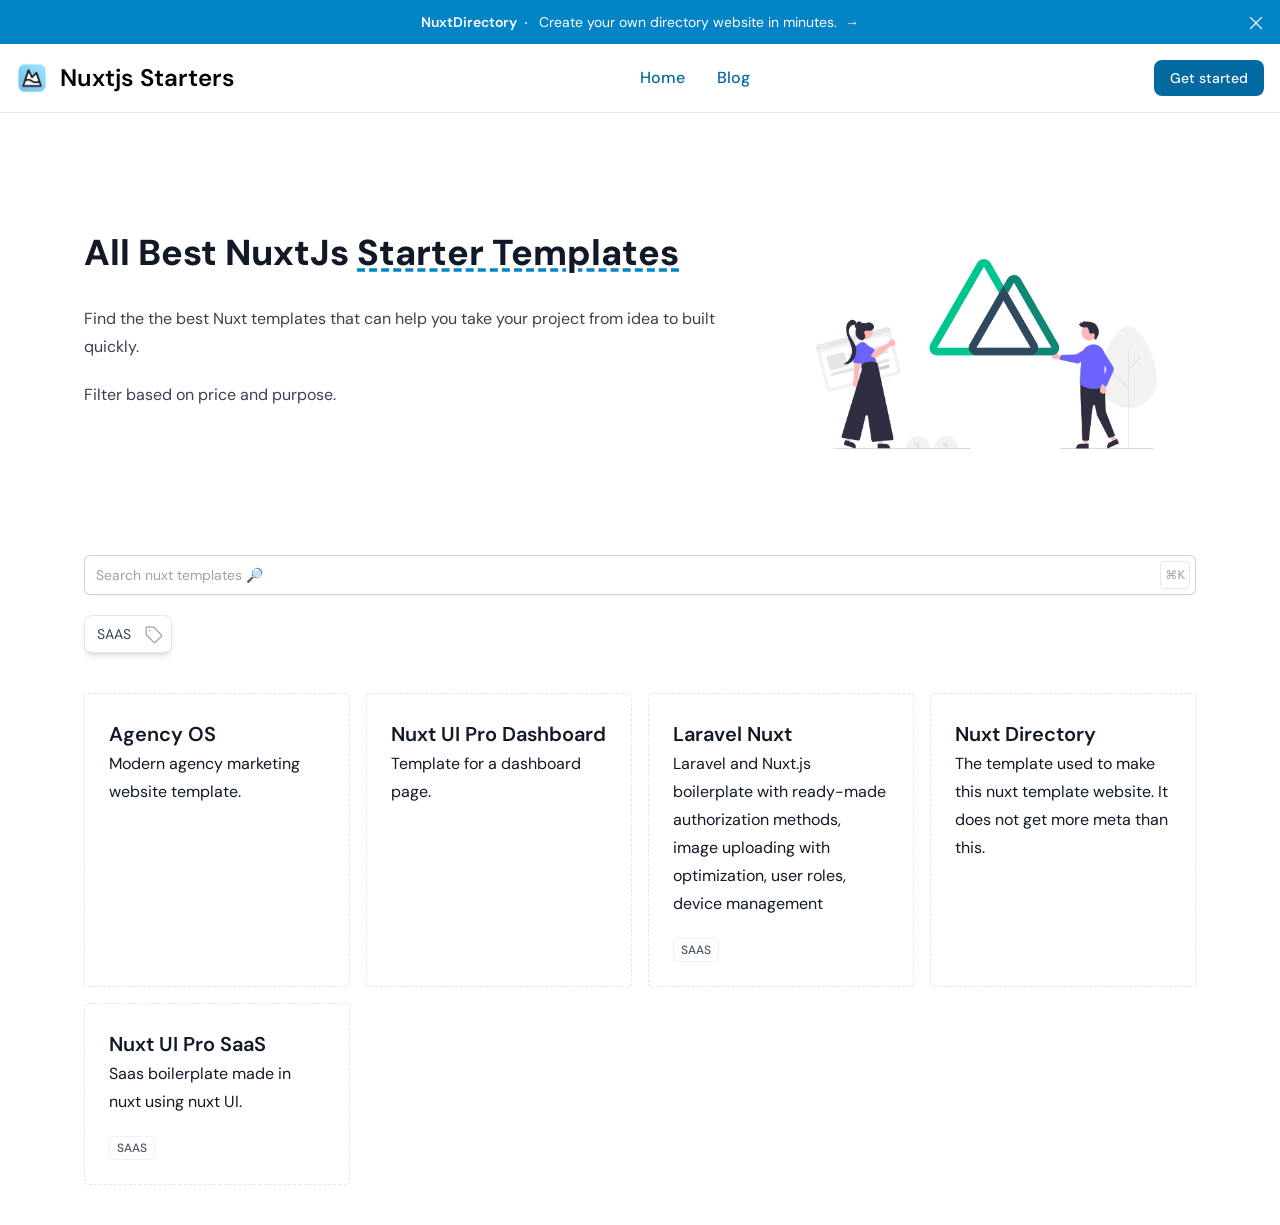
==== commit 02fc7382: "Deploying to gh-pages from @ masterkram/nuxt-directory@27a9c8f0ff45a483e495e843b4c2ccfcf2051a60 🚀" ====
--- a/index.html
+++ b/index.html
@@ -1,32 +1,34 @@
 <!DOCTYPE html><html  data-capo=""><head><meta charset="utf-8">
 <meta name="viewport" content="width=device-width, initial-scale=1">
-<style>/*! tailwindcss v3.4.4 | MIT License | https://tailwindcss.com*/*,:after,:before{border:0 solid #e5e7eb;box-sizing:border-box}:after,:before{--tw-content:""}:host,html{line-height:1.5;-webkit-text-size-adjust:100%;font-family:ui-sans-serif,system-ui,sans-serif,Apple Color Emoji,Segoe UI Emoji,Segoe UI Symbol,Noto Color Emoji;font-feature-settings:normal;font-variation-settings:normal;tab-size:4;-webkit-tap-highlight-color:transparent}body{line-height:inherit;margin:0}hr{border-top-width:1px;color:inherit;height:0}abbr:where([title]){-webkit-text-decoration:underline dotted;text-decoration:underline dotted}h1,h2,h3,h4,h5,h6{font-size:inherit;font-weight:inherit}a{color:inherit;text-decoration:inherit}b,strong{font-weight:bolder}code,kbd,pre,samp{font-family:ui-monospace,SFMono-Regular,Menlo,Monaco,Consolas,Liberation Mono,Courier New,monospace;font-feature-settings:normal;font-size:1em;font-variation-settings:normal}small{font-size:80%}sub,sup{font-size:75%;line-height:0;position:relative;vertical-align:initial}sub{bottom:-.25em}sup{top:-.5em}table{border-collapse:collapse;border-color:inherit;text-indent:0}button,input,optgroup,select,textarea{color:inherit;font-family:inherit;font-feature-settings:inherit;font-size:100%;font-variation-settings:inherit;font-weight:inherit;letter-spacing:inherit;line-height:inherit;margin:0;padding:0}button,select{text-transform:none}button,input:where([type=button]),input:where([type=reset]),input:where([type=submit]){-webkit-appearance:button;background-color:initial;background-image:none}:-moz-focusring{outline:auto}:-moz-ui-invalid{box-shadow:none}progress{vertical-align:initial}::-webkit-inner-spin-button,::-webkit-outer-spin-button{height:auto}[type=search]{-webkit-appearance:textfield;outline-offset:-2px}::-webkit-search-decoration{-webkit-appearance:none}::-webkit-file-upload-button{-webkit-appearance:button;font:inherit}summary{display:list-item}blockquote,dd,dl,figure,h1,h2,h3,h4,h5,h6,hr,p,pre{margin:0}fieldset{margin:0}fieldset,legend{padding:0}menu,ol,ul{list-style:none;margin:0;padding:0}dialog{padding:0}textarea{resize:vertical}input::placeholder,textarea::placeholder{color:#9ca3af;opacity:1}[role=button],button{cursor:pointer}:disabled{cursor:default}audio,canvas,embed,iframe,img,object,svg,video{display:block;vertical-align:middle}img,video{height:auto;max-width:100%}[hidden]{display:none}[multiple],[type=date],[type=datetime-local],[type=email],[type=month],[type=number],[type=password],[type=search],[type=tel],[type=text],[type=time],[type=url],[type=week],input:where(:not([type])),select,textarea{appearance:none;background-color:#fff;border-color:#6b7280;border-radius:0;border-width:1px;font-size:1rem;line-height:1.5rem;padding:.5rem .75rem;--tw-shadow:0 0 #0000}[multiple]:focus,[type=date]:focus,[type=datetime-local]:focus,[type=email]:focus,[type=month]:focus,[type=number]:focus,[type=password]:focus,[type=search]:focus,[type=tel]:focus,[type=text]:focus,[type=time]:focus,[type=url]:focus,[type=week]:focus,input:where(:not([type])):focus,select:focus,textarea:focus{outline:2px solid #0000;outline-offset:2px;--tw-ring-inset:var(--tw-empty,/*!*/ /*!*/);--tw-ring-offset-width:0px;--tw-ring-offset-color:#fff;--tw-ring-color:#2563eb;--tw-ring-offset-shadow:var(--tw-ring-inset) 0 0 0 var(--tw-ring-offset-width) var(--tw-ring-offset-color);--tw-ring-shadow:var(--tw-ring-inset) 0 0 0 calc(1px + var(--tw-ring-offset-width)) var(--tw-ring-color);border-color:#2563eb;box-shadow:var(--tw-ring-offset-shadow),var(--tw-ring-shadow),var(--tw-shadow)}input::placeholder,textarea::placeholder{color:#6b7280;opacity:1}::-webkit-datetime-edit-fields-wrapper{padding:0}::-webkit-date-and-time-value{min-height:1.5em;text-align:inherit}::-webkit-datetime-edit{display:inline-flex}::-webkit-datetime-edit,::-webkit-datetime-edit-day-field,::-webkit-datetime-edit-hour-field,::-webkit-datetime-edit-meridiem-field,::-webkit-datetime-edit-millisecond-field,::-webkit-datetime-edit-minute-field,::-webkit-datetime-edit-month-field,::-webkit-datetime-edit-second-field,::-webkit-datetime-edit-year-field{padding-bottom:0;padding-top:0}select{background-image:url("data:image/svg+xml;charset=utf-8,%3Csvg xmlns='http://www.w3.org/2000/svg' fill='none' viewBox='0 0 20 20'%3E%3Cpath stroke='%236b7280' stroke-linecap='round' stroke-linejoin='round' stroke-width='1.5' d='m6 8 4 4 4-4'/%3E%3C/svg%3E");background-position:right .5rem center;background-repeat:no-repeat;background-size:1.5em 1.5em;padding-right:2.5rem;-webkit-print-color-adjust:exact;print-color-adjust:exact}[multiple],[size]:where(select:not([size="1"])){background-image:none;background-position:0 0;background-repeat:unset;background-size:initial;padding-right:.75rem;-webkit-print-color-adjust:unset;print-color-adjust:unset}[type=checkbox],[type=radio]{appearance:none;background-color:#fff;background-origin:border-box;border-color:#6b7280;border-width:1px;color:#2563eb;display:inline-block;flex-shrink:0;height:1rem;padding:0;-webkit-print-color-adjust:exact;print-color-adjust:exact;-webkit-user-select:none;user-select:none;vertical-align:middle;width:1rem;--tw-shadow:0 0 #0000}[type=checkbox]{border-radius:0}[type=radio]{border-radius:100%}[type=checkbox]:focus,[type=radio]:focus{outline:2px solid #0000;outline-offset:2px;--tw-ring-inset:var(--tw-empty,/*!*/ /*!*/);--tw-ring-offset-width:2px;--tw-ring-offset-color:#fff;--tw-ring-color:#2563eb;--tw-ring-offset-shadow:var(--tw-ring-inset) 0 0 0 var(--tw-ring-offset-width) var(--tw-ring-offset-color);--tw-ring-shadow:var(--tw-ring-inset) 0 0 0 calc(2px + var(--tw-ring-offset-width)) var(--tw-ring-color);box-shadow:var(--tw-ring-offset-shadow),var(--tw-ring-shadow),var(--tw-shadow)}[type=checkbox]:checked,[type=radio]:checked{background-color:currentColor;background-position:50%;background-repeat:no-repeat;background-size:100% 100%;border-color:#0000}[type=checkbox]:checked{background-image:url("data:image/svg+xml;charset=utf-8,%3Csvg xmlns='http://www.w3.org/2000/svg' fill='%23fff' viewBox='0 0 16 16'%3E%3Cpath d='M12.207 4.793a1 1 0 0 1 0 1.414l-5 5a1 1 0 0 1-1.414 0l-2-2a1 1 0 0 1 1.414-1.414L6.5 9.086l4.293-4.293a1 1 0 0 1 1.414 0'/%3E%3C/svg%3E")}@media (forced-colors:active) {[type=checkbox]:checked{appearance:auto}}[type=radio]:checked{background-image:url("data:image/svg+xml;charset=utf-8,%3Csvg xmlns='http://www.w3.org/2000/svg' fill='%23fff' viewBox='0 0 16 16'%3E%3Ccircle cx='8' cy='8' r='3'/%3E%3C/svg%3E")}@media (forced-colors:active) {[type=radio]:checked{appearance:auto}}[type=checkbox]:checked:focus,[type=checkbox]:checked:hover,[type=checkbox]:indeterminate,[type=radio]:checked:focus,[type=radio]:checked:hover{background-color:currentColor;border-color:#0000}[type=checkbox]:indeterminate{background-image:url("data:image/svg+xml;charset=utf-8,%3Csvg xmlns='http://www.w3.org/2000/svg' fill='none' viewBox='0 0 16 16'%3E%3Cpath stroke='%23fff' stroke-linecap='round' stroke-linejoin='round' stroke-width='2' d='M4 8h8'/%3E%3C/svg%3E");background-position:50%;background-repeat:no-repeat;background-size:100% 100%}@media (forced-colors:active) {[type=checkbox]:indeterminate{appearance:auto}}[type=checkbox]:indeterminate:focus,[type=checkbox]:indeterminate:hover{background-color:currentColor;border-color:#0000}[type=file]{background:unset;border-color:inherit;border-radius:0;border-width:0;font-size:unset;line-height:inherit;padding:0}[type=file]:focus{outline:1px solid ButtonText;outline:1px auto -webkit-focus-ring-color}*,::backdrop,:after,:before{--tw-border-spacing-x:0;--tw-border-spacing-y:0;--tw-translate-x:0;--tw-translate-y:0;--tw-rotate:0;--tw-skew-x:0;--tw-skew-y:0;--tw-scale-x:1;--tw-scale-y:1;--tw-pan-x: ;--tw-pan-y: ;--tw-pinch-zoom: ;--tw-scroll-snap-strictness:proximity;--tw-gradient-from-position: ;--tw-gradient-via-position: ;--tw-gradient-to-position: ;--tw-ordinal: ;--tw-slashed-zero: ;--tw-numeric-figure: ;--tw-numeric-spacing: ;--tw-numeric-fraction: ;--tw-ring-inset: ;--tw-ring-offset-width:0px;--tw-ring-offset-color:#fff;--tw-ring-color:#3b82f680;--tw-ring-offset-shadow:0 0 #0000;--tw-ring-shadow:0 0 #0000;--tw-shadow:0 0 #0000;--tw-shadow-colored:0 0 #0000;--tw-blur: ;--tw-brightness: ;--tw-contrast: ;--tw-grayscale: ;--tw-hue-rotate: ;--tw-invert: ;--tw-saturate: ;--tw-sepia: ;--tw-drop-shadow: ;--tw-backdrop-blur: ;--tw-backdrop-brightness: ;--tw-backdrop-contrast: ;--tw-backdrop-grayscale: ;--tw-backdrop-hue-rotate: ;--tw-backdrop-invert: ;--tw-backdrop-opacity: ;--tw-backdrop-saturate: ;--tw-backdrop-sepia: ;--tw-contain-size: ;--tw-contain-layout: ;--tw-contain-paint: ;--tw-contain-style: }.prose{color:var(--tw-prose-body);max-width:65ch}.prose :where(p):not(:where([class~=not-prose],[class~=not-prose] *)){margin-bottom:1.25em;margin-top:1.25em}.prose :where([class~=lead]):not(:where([class~=not-prose],[class~=not-prose] *)){color:var(--tw-prose-lead);font-size:1.25em;line-height:1.6;margin-bottom:1.2em;margin-top:1.2em}.prose :where(a):not(:where([class~=not-prose],[class~=not-prose] *)){color:var(--tw-prose-links);font-weight:500;text-decoration:underline}.prose :where(strong):not(:where([class~=not-prose],[class~=not-prose] *)){color:var(--tw-prose-bold);font-weight:600}.prose :where(a strong):not(:where([class~=not-prose],[class~=not-prose] *)){color:inherit}.prose :where(blockquote strong):not(:where([class~=not-prose],[class~=not-prose] *)){color:inherit}.prose :where(thead th strong):not(:where([class~=not-prose],[class~=not-prose] *)){color:inherit}.prose :where(ol):not(:where([class~=not-prose],[class~=not-prose] *)){list-style-type:decimal;margin-bottom:1.25em;margin-top:1.25em;padding-inline-start:1.625em}.prose :where(ol[type=A]):not(:where([class~=not-prose],[class~=not-prose] *)){list-style-type:upper-alpha}.prose :where(ol[type=a]):not(:where([class~=not-prose],[class~=not-prose] *)){list-style-type:lower-alpha}.prose :where(ol[type=A s]):not(:where([class~=not-prose],[class~=not-prose] *)){list-style-type:upper-alpha}.prose :where(ol[type=a s]):not(:where([class~=not-prose],[class~=not-prose] *)){list-style-type:lower-alpha}.prose :where(ol[type=I]):not(:where([class~=not-prose],[class~=not-prose] *)){list-style-type:upper-roman}.prose :where(ol[type=i]):not(:where([class~=not-prose],[class~=not-prose] *)){list-style-type:lower-roman}.prose :where(ol[type=I s]):not(:where([class~=not-prose],[class~=not-prose] *)){list-style-type:upper-roman}.prose :where(ol[type=i s]):not(:where([class~=not-prose],[class~=not-prose] *)){list-style-type:lower-roman}.prose :where(ol[type="1"]):not(:where([class~=not-prose],[class~=not-prose] *)){list-style-type:decimal}.prose :where(ul):not(:where([class~=not-prose],[class~=not-prose] *)){list-style-type:disc;margin-bottom:1.25em;margin-top:1.25em;padding-inline-start:1.625em}.prose :where(ol>li):not(:where([class~=not-prose],[class~=not-prose] *))::marker{color:var(--tw-prose-counters);font-weight:400}.prose :where(ul>li):not(:where([class~=not-prose],[class~=not-prose] *))::marker{color:var(--tw-prose-bullets)}.prose :where(dt):not(:where([class~=not-prose],[class~=not-prose] *)){color:var(--tw-prose-headings);font-weight:600;margin-top:1.25em}.prose :where(hr):not(:where([class~=not-prose],[class~=not-prose] *)){border-color:var(--tw-prose-hr);border-top-width:1px;margin-bottom:3em;margin-top:3em}.prose :where(blockquote):not(:where([class~=not-prose],[class~=not-prose] *)){border-inline-start-color:var(--tw-prose-quote-borders);border-inline-start-width:.25rem;color:var(--tw-prose-quotes);font-style:italic;font-weight:500;margin-bottom:1.6em;margin-top:1.6em;padding-inline-start:1em;quotes:"\201C""\201D""\2018""\2019"}.prose :where(blockquote p:first-of-type):not(:where([class~=not-prose],[class~=not-prose] *)):before{content:open-quote}.prose :where(blockquote p:last-of-type):not(:where([class~=not-prose],[class~=not-prose] *)):after{content:close-quote}.prose :where(h1):not(:where([class~=not-prose],[class~=not-prose] *)){color:var(--tw-prose-headings);font-size:2.25em;font-weight:800;line-height:1.1111111;margin-bottom:.8888889em;margin-top:0}.prose :where(h1 strong):not(:where([class~=not-prose],[class~=not-prose] *)){color:inherit;font-weight:900}.prose :where(h2):not(:where([class~=not-prose],[class~=not-prose] *)){color:var(--tw-prose-headings);font-size:1.5em;font-weight:700;line-height:1.3333333;margin-bottom:1em;margin-top:2em}.prose :where(h2 strong):not(:where([class~=not-prose],[class~=not-prose] *)){color:inherit;font-weight:800}.prose :where(h3):not(:where([class~=not-prose],[class~=not-prose] *)){color:var(--tw-prose-headings);font-size:1.25em;font-weight:600;line-height:1.6;margin-bottom:.6em;margin-top:1.6em}.prose :where(h3 strong):not(:where([class~=not-prose],[class~=not-prose] *)){color:inherit;font-weight:700}.prose :where(h4):not(:where([class~=not-prose],[class~=not-prose] *)){color:var(--tw-prose-headings);font-weight:600;line-height:1.5;margin-bottom:.5em;margin-top:1.5em}.prose :where(h4 strong):not(:where([class~=not-prose],[class~=not-prose] *)){color:inherit;font-weight:700}.prose :where(img):not(:where([class~=not-prose],[class~=not-prose] *)){margin-bottom:2em;margin-top:2em}.prose :where(picture):not(:where([class~=not-prose],[class~=not-prose] *)){display:block;margin-bottom:2em;margin-top:2em}.prose :where(video):not(:where([class~=not-prose],[class~=not-prose] *)){margin-bottom:2em;margin-top:2em}.prose :where(kbd):not(:where([class~=not-prose],[class~=not-prose] *)){border-radius:.3125rem;box-shadow:0 0 0 1px rgb(var(--tw-prose-kbd-shadows)/10%),0 3px 0 rgb(var(--tw-prose-kbd-shadows)/10%);color:var(--tw-prose-kbd);font-family:inherit;font-size:.875em;font-weight:500;padding-inline-end:.375em;padding-bottom:.1875em;padding-top:.1875em;padding-inline-start:.375em}.prose :where(code):not(:where([class~=not-prose],[class~=not-prose] *)){color:var(--tw-prose-code);font-size:.875em;font-weight:600}.prose :where(code):not(:where([class~=not-prose],[class~=not-prose] *)):before{content:"`"}.prose :where(code):not(:where([class~=not-prose],[class~=not-prose] *)):after{content:"`"}.prose :where(a code):not(:where([class~=not-prose],[class~=not-prose] *)){color:inherit}.prose :where(h1 code):not(:where([class~=not-prose],[class~=not-prose] *)){color:inherit}.prose :where(h2 code):not(:where([class~=not-prose],[class~=not-prose] *)){color:inherit;font-size:.875em}.prose :where(h3 code):not(:where([class~=not-prose],[class~=not-prose] *)){color:inherit;font-size:.9em}.prose :where(h4 code):not(:where([class~=not-prose],[class~=not-prose] *)){color:inherit}.prose :where(blockquote code):not(:where([class~=not-prose],[class~=not-prose] *)){color:inherit}.prose :where(thead th code):not(:where([class~=not-prose],[class~=not-prose] *)){color:inherit}.prose :where(pre):not(:where([class~=not-prose],[class~=not-prose] *)){background-color:var(--tw-prose-pre-bg);border-radius:.375rem;color:var(--tw-prose-pre-code);font-size:.875em;font-weight:400;line-height:1.7142857;margin-bottom:1.7142857em;margin-top:1.7142857em;overflow-x:auto;padding-inline-end:1.1428571em;padding-bottom:.8571429em;padding-top:.8571429em;padding-inline-start:1.1428571em}.prose :where(pre code):not(:where([class~=not-prose],[class~=not-prose] *)){background-color:initial;border-radius:0;border-width:0;color:inherit;font-family:inherit;font-size:inherit;font-weight:inherit;line-height:inherit;padding:0}.prose :where(pre code):not(:where([class~=not-prose],[class~=not-prose] *)):before{content:none}.prose :where(pre code):not(:where([class~=not-prose],[class~=not-prose] *)):after{content:none}.prose :where(table):not(:where([class~=not-prose],[class~=not-prose] *)){font-size:.875em;line-height:1.7142857;margin-bottom:2em;margin-top:2em;table-layout:auto;text-align:start;width:100%}.prose :where(thead):not(:where([class~=not-prose],[class~=not-prose] *)){border-bottom-color:var(--tw-prose-th-borders);border-bottom-width:1px}.prose :where(thead th):not(:where([class~=not-prose],[class~=not-prose] *)){color:var(--tw-prose-headings);font-weight:600;padding-inline-end:.5714286em;padding-bottom:.5714286em;padding-inline-start:.5714286em;vertical-align:bottom}.prose :where(tbody tr):not(:where([class~=not-prose],[class~=not-prose] *)){border-bottom-color:var(--tw-prose-td-borders);border-bottom-width:1px}.prose :where(tbody tr:last-child):not(:where([class~=not-prose],[class~=not-prose] *)){border-bottom-width:0}.prose :where(tbody td):not(:where([class~=not-prose],[class~=not-prose] *)){vertical-align:initial}.prose :where(tfoot):not(:where([class~=not-prose],[class~=not-prose] *)){border-top-color:var(--tw-prose-th-borders);border-top-width:1px}.prose :where(tfoot td):not(:where([class~=not-prose],[class~=not-prose] *)){vertical-align:top}.prose :where(figure>*):not(:where([class~=not-prose],[class~=not-prose] *)){margin-bottom:0;margin-top:0}.prose :where(figcaption):not(:where([class~=not-prose],[class~=not-prose] *)){color:var(--tw-prose-captions);font-size:.875em;line-height:1.4285714;margin-top:.8571429em}.prose{--tw-prose-body:#374151;--tw-prose-headings:#111827;--tw-prose-lead:#4b5563;--tw-prose-links:#111827;--tw-prose-bold:#111827;--tw-prose-counters:#6b7280;--tw-prose-bullets:#d1d5db;--tw-prose-hr:#e5e7eb;--tw-prose-quotes:#111827;--tw-prose-quote-borders:#e5e7eb;--tw-prose-captions:#6b7280;--tw-prose-kbd:#111827;--tw-prose-kbd-shadows:17 24 39;--tw-prose-code:#111827;--tw-prose-pre-code:#e5e7eb;--tw-prose-pre-bg:#1f2937;--tw-prose-th-borders:#d1d5db;--tw-prose-td-borders:#e5e7eb;--tw-prose-invert-body:#d1d5db;--tw-prose-invert-headings:#fff;--tw-prose-invert-lead:#9ca3af;--tw-prose-invert-links:#fff;--tw-prose-invert-bold:#fff;--tw-prose-invert-counters:#9ca3af;--tw-prose-invert-bullets:#4b5563;--tw-prose-invert-hr:#374151;--tw-prose-invert-quotes:#f3f4f6;--tw-prose-invert-quote-borders:#374151;--tw-prose-invert-captions:#9ca3af;--tw-prose-invert-kbd:#fff;--tw-prose-invert-kbd-shadows:255 255 255;--tw-prose-invert-code:#fff;--tw-prose-invert-pre-code:#d1d5db;--tw-prose-invert-pre-bg:#00000080;--tw-prose-invert-th-borders:#4b5563;--tw-prose-invert-td-borders:#374151;font-size:1rem;line-height:1.75}.prose :where(picture>img):not(:where([class~=not-prose],[class~=not-prose] *)){margin-bottom:0;margin-top:0}.prose :where(li):not(:where([class~=not-prose],[class~=not-prose] *)){margin-bottom:.5em;margin-top:.5em}.prose :where(ol>li):not(:where([class~=not-prose],[class~=not-prose] *)){padding-inline-start:.375em}.prose :where(ul>li):not(:where([class~=not-prose],[class~=not-prose] *)){padding-inline-start:.375em}.prose :where(.prose>ul>li p):not(:where([class~=not-prose],[class~=not-prose] *)){margin-bottom:.75em;margin-top:.75em}.prose :where(.prose>ul>li>p:first-child):not(:where([class~=not-prose],[class~=not-prose] *)){margin-top:1.25em}.prose :where(.prose>ul>li>p:last-child):not(:where([class~=not-prose],[class~=not-prose] *)){margin-bottom:1.25em}.prose :where(.prose>ol>li>p:first-child):not(:where([class~=not-prose],[class~=not-prose] *)){margin-top:1.25em}.prose :where(.prose>ol>li>p:last-child):not(:where([class~=not-prose],[class~=not-prose] *)){margin-bottom:1.25em}.prose :where(ul ul,ul ol,ol ul,ol ol):not(:where([class~=not-prose],[class~=not-prose] *)){margin-bottom:.75em;margin-top:.75em}.prose :where(dl):not(:where([class~=not-prose],[class~=not-prose] *)){margin-bottom:1.25em;margin-top:1.25em}.prose :where(dd):not(:where([class~=not-prose],[class~=not-prose] *)){margin-top:.5em;padding-inline-start:1.625em}.prose :where(hr+*):not(:where([class~=not-prose],[class~=not-prose] *)){margin-top:0}.prose :where(h2+*):not(:where([class~=not-prose],[class~=not-prose] *)){margin-top:0}.prose :where(h3+*):not(:where([class~=not-prose],[class~=not-prose] *)){margin-top:0}.prose :where(h4+*):not(:where([class~=not-prose],[class~=not-prose] *)){margin-top:0}.prose :where(thead th:first-child):not(:where([class~=not-prose],[class~=not-prose] *)){padding-inline-start:0}.prose :where(thead th:last-child):not(:where([class~=not-prose],[class~=not-prose] *)){padding-inline-end:0}.prose :where(tbody td,tfoot td):not(:where([class~=not-prose],[class~=not-prose] *)){padding-inline-end:.5714286em;padding-bottom:.5714286em;padding-top:.5714286em;padding-inline-start:.5714286em}.prose :where(tbody td:first-child,tfoot td:first-child):not(:where([class~=not-prose],[class~=not-prose] *)){padding-inline-start:0}.prose :where(tbody td:last-child,tfoot td:last-child):not(:where([class~=not-prose],[class~=not-prose] *)){padding-inline-end:0}.prose :where(figure):not(:where([class~=not-prose],[class~=not-prose] *)){margin-bottom:2em;margin-top:2em}.prose :where(.prose>:first-child):not(:where([class~=not-prose],[class~=not-prose] *)){margin-top:0}.prose :where(.prose>:last-child):not(:where([class~=not-prose],[class~=not-prose] *)){margin-bottom:0}.sr-only{height:1px;margin:-1px;overflow:hidden;padding:0;position:absolute;width:1px;clip:rect(0,0,0,0);border-width:0;white-space:nowrap}.absolute{position:absolute}.relative{position:relative}.inset-y-0{bottom:0;top:0}.-top-3{top:-.75rem}.right-0{right:0}.start-0{inset-inline-start:0}.z-20{z-index:20}.-m-3{margin:-.75rem}.m-0{margin:0}.mx-2{margin-left:.5rem;margin-right:.5rem}.mx-auto{margin-left:auto;margin-right:auto}.mb-10{margin-bottom:2.5rem}.mt-4{margin-top:1rem}.block{display:block}.inline{display:inline}.flex{display:flex}.inline-flex{display:inline-flex}.grid{display:grid}.hidden{display:none}.h-0{height:0}.h-0\.5{height:.125rem}.h-10{height:2.5rem}.h-5{height:1.25rem}.h-8{height:2rem}.max-h-64{max-height:16rem}.w-0{width:0}.w-0\.5{width:.125rem}.w-10{width:2.5rem}.w-5{width:1.25rem}.w-full{width:100%}.max-w-3xl{max-width:48rem}.max-w-none{max-width:none}.max-w-screen-xl{max-width:1280px}.flex-1{flex:1 1 0%}.grid-cols-4{grid-template-columns:repeat(4,minmax(0,1fr))}.flex-col{flex-direction:column}.flex-wrap{flex-wrap:wrap}.items-start{align-items:flex-start}.items-center{align-items:center}.justify-end{justify-content:flex-end}.justify-center{justify-content:center}.justify-between{justify-content:space-between}.gap-10{gap:2.5rem}.gap-2{gap:.5rem}.gap-4{gap:1rem}.gap-8{gap:2rem}.gap-x-6{column-gap:1.5rem}.space-x-3>:not([hidden])~:not([hidden]){--tw-space-x-reverse:0;margin-left:calc(.75rem*(1 - var(--tw-space-x-reverse)));margin-right:calc(.75rem*var(--tw-space-x-reverse))}.self-center{align-self:center}.whitespace-nowrap{white-space:nowrap}.rounded{border-radius:.25rem}.rounded-full{border-radius:9999px}.rounded-lg{border-radius:.5rem}.rounded-md{border-radius:.375rem}.border{border-width:1px}.border-0{border-width:0}.border-b{border-bottom-width:1px}.border-gray-100{--tw-border-opacity:1;border-color:rgb(243 244 246/var(--tw-border-opacity))}.border-gray-200{--tw-border-opacity:1;border-color:rgb(229 231 235/var(--tw-border-opacity))}.bg-gray-100{--tw-bg-opacity:1;background-color:rgb(243 244 246/var(--tw-bg-opacity))}.bg-gray-50{--tw-bg-opacity:1;background-color:rgb(249 250 251/var(--tw-bg-opacity))}.bg-primary-600{--tw-bg-opacity:1;background-color:rgb(2 132 199/var(--tw-bg-opacity))}.bg-primary-700{--tw-bg-opacity:1;background-color:rgb(3 105 161/var(--tw-bg-opacity))}.bg-white{--tw-bg-opacity:1;background-color:rgb(255 255 255/var(--tw-bg-opacity))}.fill-current{fill:currentColor}.p-0{padding:0}.p-2{padding:.5rem}.p-3{padding:.75rem}.p-4{padding:1rem}.p-6{padding:1.5rem}.px-1{padding-left:.25rem;padding-right:.25rem}.px-2{padding-left:.5rem;padding-right:.5rem}.px-3{padding-left:.75rem;padding-right:.75rem}.px-3\.5{padding-left:.875rem;padding-right:.875rem}.px-4{padding-left:1rem;padding-right:1rem}.px-5{padding-left:1.25rem;padding-right:1.25rem}.px-6{padding-left:1.5rem;padding-right:1.5rem}.py-0{padding-bottom:0;padding-top:0}.py-0\.5{padding-bottom:.125rem;padding-top:.125rem}.py-1{padding-bottom:.25rem;padding-top:.25rem}.py-1\.5{padding-bottom:.375rem;padding-top:.375rem}.py-10{padding-bottom:2.5rem;padding-top:2.5rem}.py-2{padding-bottom:.5rem;padding-top:.5rem}.py-2\.5{padding-bottom:.625rem;padding-top:.625rem}.pb-10{padding-bottom:2.5rem}.pb-20{padding-bottom:5rem}.pr-1{padding-right:.25rem}.pr-1\.5{padding-right:.375rem}.pr-14{padding-right:3.5rem}.pt-20{padding-top:5rem}.text-center{text-align:center}.font-display{font-family:DM Sans}.font-sans{font-family:ui-sans-serif,system-ui,sans-serif,Apple Color Emoji,Segoe UI Emoji,Segoe UI Symbol,Noto Color Emoji}.text-2xl{font-size:1.5rem;line-height:2rem}.text-sm{font-size:.875rem;line-height:1.25rem}.text-xs{font-size:.75rem;line-height:1rem}.font-medium{font-weight:500}.font-semibold{font-weight:600}.leading-6{line-height:1.5rem}.text-gray-400{--tw-text-opacity:1;color:rgb(156 163 175/var(--tw-text-opacity))}.text-gray-500{--tw-text-opacity:1;color:rgb(107 114 128/var(--tw-text-opacity))}.text-gray-600{--tw-text-opacity:1;color:rgb(75 85 99/var(--tw-text-opacity))}.text-gray-900{--tw-text-opacity:1;color:rgb(17 24 39/var(--tw-text-opacity))}.text-white{--tw-text-opacity:1;color:rgb(255 255 255/var(--tw-text-opacity))}.underline{text-decoration-line:underline}.decoration-primary-600{text-decoration-color:#0284c7}.underline-offset-4{text-underline-offset:4px}.shadow-sm{--tw-shadow:0 1px 2px 0 #0000000d;--tw-shadow-colored:0 1px 2px 0 var(--tw-shadow-color);box-shadow:var(--tw-ring-offset-shadow,0 0 #0000),var(--tw-ring-shadow,0 0 #0000),var(--tw-shadow)}.ring-1{--tw-ring-offset-shadow:var(--tw-ring-inset) 0 0 0 var(--tw-ring-offset-width) var(--tw-ring-offset-color);--tw-ring-shadow:var(--tw-ring-inset) 0 0 0 calc(1px + var(--tw-ring-offset-width)) var(--tw-ring-color);box-shadow:var(--tw-ring-offset-shadow),var(--tw-ring-shadow),var(--tw-shadow,0 0 #0000)}.ring-inset{--tw-ring-inset:inset}.ring-gray-300{--tw-ring-opacity:1;--tw-ring-color:rgb(209 213 219/var(--tw-ring-opacity))}.ring-gray-500\/10{--tw-ring-color:#6b72801a}.filter{filter:var(--tw-blur) var(--tw-brightness) var(--tw-contrast) var(--tw-grayscale) var(--tw-hue-rotate) var(--tw-invert) var(--tw-saturate) var(--tw-sepia) var(--tw-drop-shadow)}.dark\:prose-invert:is(.dark *){--tw-prose-body:var(--tw-prose-invert-body);--tw-prose-headings:var(--tw-prose-invert-headings);--tw-prose-lead:var(--tw-prose-invert-lead);--tw-prose-links:var(--tw-prose-invert-links);--tw-prose-bold:var(--tw-prose-invert-bold);--tw-prose-counters:var(--tw-prose-invert-counters);--tw-prose-bullets:var(--tw-prose-invert-bullets);--tw-prose-hr:var(--tw-prose-invert-hr);--tw-prose-quotes:var(--tw-prose-invert-quotes);--tw-prose-quote-borders:var(--tw-prose-invert-quote-borders);--tw-prose-captions:var(--tw-prose-invert-captions);--tw-prose-kbd:var(--tw-prose-invert-kbd);--tw-prose-kbd-shadows:var(--tw-prose-invert-kbd-shadows);--tw-prose-code:var(--tw-prose-invert-code);--tw-prose-pre-code:var(--tw-prose-invert-pre-code);--tw-prose-pre-bg:var(--tw-prose-invert-pre-bg);--tw-prose-th-borders:var(--tw-prose-invert-th-borders);--tw-prose-td-borders:var(--tw-prose-invert-td-borders)}.placeholder\:text-gray-400::placeholder{--tw-text-opacity:1;color:rgb(156 163 175/var(--tw-text-opacity))}.hover\:bg-gray-100:hover{--tw-bg-opacity:1;background-color:rgb(243 244 246/var(--tw-bg-opacity))}.hover\:bg-primary-800:hover{--tw-bg-opacity:1;background-color:rgb(7 89 133/var(--tw-bg-opacity))}.focus\:outline-none:focus{outline:2px solid #0000;outline-offset:2px}.focus\:ring-2:focus{--tw-ring-offset-shadow:var(--tw-ring-inset) 0 0 0 var(--tw-ring-offset-width) var(--tw-ring-offset-color);--tw-ring-shadow:var(--tw-ring-inset) 0 0 0 calc(2px + var(--tw-ring-offset-width)) var(--tw-ring-color)}.focus\:ring-2:focus,.focus\:ring-4:focus{box-shadow:var(--tw-ring-offset-shadow),var(--tw-ring-shadow),var(--tw-shadow,0 0 #0000)}.focus\:ring-4:focus{--tw-ring-offset-shadow:var(--tw-ring-inset) 0 0 0 var(--tw-ring-offset-width) var(--tw-ring-offset-color);--tw-ring-shadow:var(--tw-ring-inset) 0 0 0 calc(4px + var(--tw-ring-offset-width)) var(--tw-ring-color)}.focus\:ring-inset:focus{--tw-ring-inset:inset}.focus\:ring-gray-200:focus{--tw-ring-opacity:1;--tw-ring-color:rgb(229 231 235/var(--tw-ring-opacity))}.focus\:ring-primary-300:focus{--tw-ring-opacity:1;--tw-ring-color:rgb(125 211 252/var(--tw-ring-opacity))}.focus\:ring-primary-600:focus{--tw-ring-opacity:1;--tw-ring-color:rgb(2 132 199/var(--tw-ring-opacity))}.focus-visible\:outline-offset-\[-4px\]:focus-visible{outline-offset:-4px}.group:hover .group-hover\:border-primary-500{--tw-border-opacity:1;border-color:rgb(14 165 233/var(--tw-border-opacity))}.prose-a\:border-b :is(:where(a):not(:where([class~=not-prose],[class~=not-prose] *))){border-bottom-width:1px}.prose-a\:border-dashed :is(:where(a):not(:where([class~=not-prose],[class~=not-prose] *))){border-style:dashed}.prose-a\:font-normal :is(:where(a):not(:where([class~=not-prose],[class~=not-prose] *))){font-weight:400}.prose-a\:no-underline :is(:where(a):not(:where([class~=not-prose],[class~=not-prose] *))){text-decoration-line:none}.hover\:prose-a\:border-solid :is(:where(a):not(:where([class~=not-prose],[class~=not-prose] *))):hover{border-style:solid}.hover\:prose-a\:border-primary-400 :is(:where(a):not(:where([class~=not-prose],[class~=not-prose] *))):hover{--tw-border-opacity:1;border-color:rgb(56 189 248/var(--tw-border-opacity))}.hover\:prose-a\:text-primary-400 :is(:where(a):not(:where([class~=not-prose],[class~=not-prose] *))):hover{--tw-text-opacity:1;color:rgb(56 189 248/var(--tw-text-opacity))}.prose-pre\:bg-gray-100 :is(:where(pre):not(:where([class~=not-prose],[class~=not-prose] *))){--tw-bg-opacity:1;background-color:rgb(243 244 246/var(--tw-bg-opacity))}.dark\:border-gray-600:is(.dark *){--tw-border-opacity:1;border-color:rgb(75 85 99/var(--tw-border-opacity))}.dark\:border-gray-700:is(.dark *){--tw-border-opacity:1;border-color:rgb(55 65 81/var(--tw-border-opacity))}.dark\:bg-gray-800:is(.dark *){--tw-bg-opacity:1;background-color:rgb(31 41 55/var(--tw-bg-opacity))}.dark\:bg-gray-900:is(.dark *){--tw-bg-opacity:1;background-color:rgb(17 24 39/var(--tw-bg-opacity))}.dark\:bg-primary-600:is(.dark *){--tw-bg-opacity:1;background-color:rgb(2 132 199/var(--tw-bg-opacity))}.dark\:text-gray-400:is(.dark *){--tw-text-opacity:1;color:rgb(156 163 175/var(--tw-text-opacity))}.dark\:text-white:is(.dark *){--tw-text-opacity:1;color:rgb(255 255 255/var(--tw-text-opacity))}.dark\:hover\:bg-gray-700:hover:is(.dark *){--tw-bg-opacity:1;background-color:rgb(55 65 81/var(--tw-bg-opacity))}.dark\:hover\:bg-primary-700:hover:is(.dark *){--tw-bg-opacity:1;background-color:rgb(3 105 161/var(--tw-bg-opacity))}.dark\:focus\:ring-gray-600:focus:is(.dark *){--tw-ring-opacity:1;--tw-ring-color:rgb(75 85 99/var(--tw-ring-opacity))}.dark\:focus\:ring-primary-800:focus:is(.dark *){--tw-ring-opacity:1;--tw-ring-color:rgb(7 89 133/var(--tw-ring-opacity))}.dark\:prose-pre\:bg-gray-900 :is(:where(pre):not(:where([class~=not-prose],[class~=not-prose] *))):is(.dark *){--tw-bg-opacity:1;background-color:rgb(17 24 39/var(--tw-bg-opacity))}@media (min-width:640px){.sm\:px-3{padding-left:.75rem;padding-right:.75rem}.sm\:px-3\.5{padding-left:.875rem;padding-right:.875rem}.sm\:text-sm{font-size:.875rem;line-height:1.25rem}.sm\:leading-6{line-height:1.5rem}.sm\:before\:flex-1:before{content:var(--tw-content);flex:1 1 0%}}@media (min-width:768px){.md\:order-1{order:1}.md\:order-2{order:2}.md\:mt-0{margin-top:0}.md\:flex{display:flex}.md\:hidden{display:none}.md\:w-auto{width:auto}.md\:flex-row{flex-direction:row}.md\:space-x-0>:not([hidden])~:not([hidden]){--tw-space-x-reverse:0;margin-left:calc(0px*(1 - var(--tw-space-x-reverse)));margin-right:calc(0px*var(--tw-space-x-reverse))}.md\:space-x-8>:not([hidden])~:not([hidden]){--tw-space-x-reverse:0;margin-left:calc(2rem*(1 - var(--tw-space-x-reverse)));margin-right:calc(2rem*var(--tw-space-x-reverse))}.md\:border-0{border-width:0}.md\:bg-transparent{background-color:initial}.md\:bg-white{--tw-bg-opacity:1;background-color:rgb(255 255 255/var(--tw-bg-opacity))}.md\:p-0{padding:0}.md\:text-primary-700{--tw-text-opacity:1;color:rgb(3 105 161/var(--tw-text-opacity))}.md\:dark\:bg-gray-900:is(.dark *){--tw-bg-opacity:1;background-color:rgb(17 24 39/var(--tw-bg-opacity))}.md\:dark\:text-primary-500:is(.dark *){--tw-text-opacity:1;color:rgb(14 165 233/var(--tw-text-opacity))}}@media (min-width:1280px){.xl\:max-w-6xl{max-width:72rem}}.rtl\:space-x-reverse:where([dir=rtl],[dir=rtl] *)>:not([hidden])~:not([hidden]){--tw-space-x-reverse:1}</style>
+<style>/*! tailwindcss v3.4.4 | MIT License | https://tailwindcss.com*/*,:after,:before{border:0 solid #e5e7eb;box-sizing:border-box}:after,:before{--tw-content:""}:host,html{line-height:1.5;-webkit-text-size-adjust:100%;font-family:ui-sans-serif,system-ui,sans-serif,Apple Color Emoji,Segoe UI Emoji,Segoe UI Symbol,Noto Color Emoji;font-feature-settings:normal;font-variation-settings:normal;tab-size:4;-webkit-tap-highlight-color:transparent}body{line-height:inherit;margin:0}hr{border-top-width:1px;color:inherit;height:0}abbr:where([title]){-webkit-text-decoration:underline dotted;text-decoration:underline dotted}h1,h2,h3,h4,h5,h6{font-size:inherit;font-weight:inherit}a{color:inherit;text-decoration:inherit}b,strong{font-weight:bolder}code,kbd,pre,samp{font-family:ui-monospace,SFMono-Regular,Menlo,Monaco,Consolas,Liberation Mono,Courier New,monospace;font-feature-settings:normal;font-size:1em;font-variation-settings:normal}small{font-size:80%}sub,sup{font-size:75%;line-height:0;position:relative;vertical-align:initial}sub{bottom:-.25em}sup{top:-.5em}table{border-collapse:collapse;border-color:inherit;text-indent:0}button,input,optgroup,select,textarea{color:inherit;font-family:inherit;font-feature-settings:inherit;font-size:100%;font-variation-settings:inherit;font-weight:inherit;letter-spacing:inherit;line-height:inherit;margin:0;padding:0}button,select{text-transform:none}button,input:where([type=button]),input:where([type=reset]),input:where([type=submit]){-webkit-appearance:button;background-color:initial;background-image:none}:-moz-focusring{outline:auto}:-moz-ui-invalid{box-shadow:none}progress{vertical-align:initial}::-webkit-inner-spin-button,::-webkit-outer-spin-button{height:auto}[type=search]{-webkit-appearance:textfield;outline-offset:-2px}::-webkit-search-decoration{-webkit-appearance:none}::-webkit-file-upload-button{-webkit-appearance:button;font:inherit}summary{display:list-item}blockquote,dd,dl,figure,h1,h2,h3,h4,h5,h6,hr,p,pre{margin:0}fieldset{margin:0}fieldset,legend{padding:0}menu,ol,ul{list-style:none;margin:0;padding:0}dialog{padding:0}textarea{resize:vertical}input::placeholder,textarea::placeholder{color:#9ca3af;opacity:1}[role=button],button{cursor:pointer}:disabled{cursor:default}audio,canvas,embed,iframe,img,object,svg,video{display:block;vertical-align:middle}img,video{height:auto;max-width:100%}[hidden]{display:none}[multiple],[type=date],[type=datetime-local],[type=email],[type=month],[type=number],[type=password],[type=search],[type=tel],[type=text],[type=time],[type=url],[type=week],input:where(:not([type])),select,textarea{appearance:none;background-color:#fff;border-color:#6b7280;border-radius:0;border-width:1px;font-size:1rem;line-height:1.5rem;padding:.5rem .75rem;--tw-shadow:0 0 #0000}[multiple]:focus,[type=date]:focus,[type=datetime-local]:focus,[type=email]:focus,[type=month]:focus,[type=number]:focus,[type=password]:focus,[type=search]:focus,[type=tel]:focus,[type=text]:focus,[type=time]:focus,[type=url]:focus,[type=week]:focus,input:where(:not([type])):focus,select:focus,textarea:focus{outline:2px solid #0000;outline-offset:2px;--tw-ring-inset:var(--tw-empty,/*!*/ /*!*/);--tw-ring-offset-width:0px;--tw-ring-offset-color:#fff;--tw-ring-color:#2563eb;--tw-ring-offset-shadow:var(--tw-ring-inset) 0 0 0 var(--tw-ring-offset-width) var(--tw-ring-offset-color);--tw-ring-shadow:var(--tw-ring-inset) 0 0 0 calc(1px + var(--tw-ring-offset-width)) var(--tw-ring-color);border-color:#2563eb;box-shadow:var(--tw-ring-offset-shadow),var(--tw-ring-shadow),var(--tw-shadow)}input::placeholder,textarea::placeholder{color:#6b7280;opacity:1}::-webkit-datetime-edit-fields-wrapper{padding:0}::-webkit-date-and-time-value{min-height:1.5em;text-align:inherit}::-webkit-datetime-edit{display:inline-flex}::-webkit-datetime-edit,::-webkit-datetime-edit-day-field,::-webkit-datetime-edit-hour-field,::-webkit-datetime-edit-meridiem-field,::-webkit-datetime-edit-millisecond-field,::-webkit-datetime-edit-minute-field,::-webkit-datetime-edit-month-field,::-webkit-datetime-edit-second-field,::-webkit-datetime-edit-year-field{padding-bottom:0;padding-top:0}select{background-image:url("data:image/svg+xml;charset=utf-8,%3Csvg xmlns='http://www.w3.org/2000/svg' fill='none' viewBox='0 0 20 20'%3E%3Cpath stroke='%236b7280' stroke-linecap='round' stroke-linejoin='round' stroke-width='1.5' d='m6 8 4 4 4-4'/%3E%3C/svg%3E");background-position:right .5rem center;background-repeat:no-repeat;background-size:1.5em 1.5em;padding-right:2.5rem;-webkit-print-color-adjust:exact;print-color-adjust:exact}[multiple],[size]:where(select:not([size="1"])){background-image:none;background-position:0 0;background-repeat:unset;background-size:initial;padding-right:.75rem;-webkit-print-color-adjust:unset;print-color-adjust:unset}[type=checkbox],[type=radio]{appearance:none;background-color:#fff;background-origin:border-box;border-color:#6b7280;border-width:1px;color:#2563eb;display:inline-block;flex-shrink:0;height:1rem;padding:0;-webkit-print-color-adjust:exact;print-color-adjust:exact;-webkit-user-select:none;user-select:none;vertical-align:middle;width:1rem;--tw-shadow:0 0 #0000}[type=checkbox]{border-radius:0}[type=radio]{border-radius:100%}[type=checkbox]:focus,[type=radio]:focus{outline:2px solid #0000;outline-offset:2px;--tw-ring-inset:var(--tw-empty,/*!*/ /*!*/);--tw-ring-offset-width:2px;--tw-ring-offset-color:#fff;--tw-ring-color:#2563eb;--tw-ring-offset-shadow:var(--tw-ring-inset) 0 0 0 var(--tw-ring-offset-width) var(--tw-ring-offset-color);--tw-ring-shadow:var(--tw-ring-inset) 0 0 0 calc(2px + var(--tw-ring-offset-width)) var(--tw-ring-color);box-shadow:var(--tw-ring-offset-shadow),var(--tw-ring-shadow),var(--tw-shadow)}[type=checkbox]:checked,[type=radio]:checked{background-color:currentColor;background-position:50%;background-repeat:no-repeat;background-size:100% 100%;border-color:#0000}[type=checkbox]:checked{background-image:url("data:image/svg+xml;charset=utf-8,%3Csvg xmlns='http://www.w3.org/2000/svg' fill='%23fff' viewBox='0 0 16 16'%3E%3Cpath d='M12.207 4.793a1 1 0 0 1 0 1.414l-5 5a1 1 0 0 1-1.414 0l-2-2a1 1 0 0 1 1.414-1.414L6.5 9.086l4.293-4.293a1 1 0 0 1 1.414 0'/%3E%3C/svg%3E")}@media (forced-colors:active) {[type=checkbox]:checked{appearance:auto}}[type=radio]:checked{background-image:url("data:image/svg+xml;charset=utf-8,%3Csvg xmlns='http://www.w3.org/2000/svg' fill='%23fff' viewBox='0 0 16 16'%3E%3Ccircle cx='8' cy='8' r='3'/%3E%3C/svg%3E")}@media (forced-colors:active) {[type=radio]:checked{appearance:auto}}[type=checkbox]:checked:focus,[type=checkbox]:checked:hover,[type=checkbox]:indeterminate,[type=radio]:checked:focus,[type=radio]:checked:hover{background-color:currentColor;border-color:#0000}[type=checkbox]:indeterminate{background-image:url("data:image/svg+xml;charset=utf-8,%3Csvg xmlns='http://www.w3.org/2000/svg' fill='none' viewBox='0 0 16 16'%3E%3Cpath stroke='%23fff' stroke-linecap='round' stroke-linejoin='round' stroke-width='2' d='M4 8h8'/%3E%3C/svg%3E");background-position:50%;background-repeat:no-repeat;background-size:100% 100%}@media (forced-colors:active) {[type=checkbox]:indeterminate{appearance:auto}}[type=checkbox]:indeterminate:focus,[type=checkbox]:indeterminate:hover{background-color:currentColor;border-color:#0000}[type=file]{background:unset;border-color:inherit;border-radius:0;border-width:0;font-size:unset;line-height:inherit;padding:0}[type=file]:focus{outline:1px solid ButtonText;outline:1px auto -webkit-focus-ring-color}*,::backdrop,:after,:before{--tw-border-spacing-x:0;--tw-border-spacing-y:0;--tw-translate-x:0;--tw-translate-y:0;--tw-rotate:0;--tw-skew-x:0;--tw-skew-y:0;--tw-scale-x:1;--tw-scale-y:1;--tw-pan-x: ;--tw-pan-y: ;--tw-pinch-zoom: ;--tw-scroll-snap-strictness:proximity;--tw-gradient-from-position: ;--tw-gradient-via-position: ;--tw-gradient-to-position: ;--tw-ordinal: ;--tw-slashed-zero: ;--tw-numeric-figure: ;--tw-numeric-spacing: ;--tw-numeric-fraction: ;--tw-ring-inset: ;--tw-ring-offset-width:0px;--tw-ring-offset-color:#fff;--tw-ring-color:#3b82f680;--tw-ring-offset-shadow:0 0 #0000;--tw-ring-shadow:0 0 #0000;--tw-shadow:0 0 #0000;--tw-shadow-colored:0 0 #0000;--tw-blur: ;--tw-brightness: ;--tw-contrast: ;--tw-grayscale: ;--tw-hue-rotate: ;--tw-invert: ;--tw-saturate: ;--tw-sepia: ;--tw-drop-shadow: ;--tw-backdrop-blur: ;--tw-backdrop-brightness: ;--tw-backdrop-contrast: ;--tw-backdrop-grayscale: ;--tw-backdrop-hue-rotate: ;--tw-backdrop-invert: ;--tw-backdrop-opacity: ;--tw-backdrop-saturate: ;--tw-backdrop-sepia: ;--tw-contain-size: ;--tw-contain-layout: ;--tw-contain-paint: ;--tw-contain-style: }.prose{color:var(--tw-prose-body);max-width:65ch}.prose :where(p):not(:where([class~=not-prose],[class~=not-prose] *)){margin-bottom:1.25em;margin-top:1.25em}.prose :where([class~=lead]):not(:where([class~=not-prose],[class~=not-prose] *)){color:var(--tw-prose-lead);font-size:1.25em;line-height:1.6;margin-bottom:1.2em;margin-top:1.2em}.prose :where(a):not(:where([class~=not-prose],[class~=not-prose] *)){color:var(--tw-prose-links);font-weight:500;text-decoration:underline}.prose :where(strong):not(:where([class~=not-prose],[class~=not-prose] *)){color:var(--tw-prose-bold);font-weight:600}.prose :where(a strong):not(:where([class~=not-prose],[class~=not-prose] *)){color:inherit}.prose :where(blockquote strong):not(:where([class~=not-prose],[class~=not-prose] *)){color:inherit}.prose :where(thead th strong):not(:where([class~=not-prose],[class~=not-prose] *)){color:inherit}.prose :where(ol):not(:where([class~=not-prose],[class~=not-prose] *)){list-style-type:decimal;margin-bottom:1.25em;margin-top:1.25em;padding-inline-start:1.625em}.prose :where(ol[type=A]):not(:where([class~=not-prose],[class~=not-prose] *)){list-style-type:upper-alpha}.prose :where(ol[type=a]):not(:where([class~=not-prose],[class~=not-prose] *)){list-style-type:lower-alpha}.prose :where(ol[type=A s]):not(:where([class~=not-prose],[class~=not-prose] *)){list-style-type:upper-alpha}.prose :where(ol[type=a s]):not(:where([class~=not-prose],[class~=not-prose] *)){list-style-type:lower-alpha}.prose :where(ol[type=I]):not(:where([class~=not-prose],[class~=not-prose] *)){list-style-type:upper-roman}.prose :where(ol[type=i]):not(:where([class~=not-prose],[class~=not-prose] *)){list-style-type:lower-roman}.prose :where(ol[type=I s]):not(:where([class~=not-prose],[class~=not-prose] *)){list-style-type:upper-roman}.prose :where(ol[type=i s]):not(:where([class~=not-prose],[class~=not-prose] *)){list-style-type:lower-roman}.prose :where(ol[type="1"]):not(:where([class~=not-prose],[class~=not-prose] *)){list-style-type:decimal}.prose :where(ul):not(:where([class~=not-prose],[class~=not-prose] *)){list-style-type:disc;margin-bottom:1.25em;margin-top:1.25em;padding-inline-start:1.625em}.prose :where(ol>li):not(:where([class~=not-prose],[class~=not-prose] *))::marker{color:var(--tw-prose-counters);font-weight:400}.prose :where(ul>li):not(:where([class~=not-prose],[class~=not-prose] *))::marker{color:var(--tw-prose-bullets)}.prose :where(dt):not(:where([class~=not-prose],[class~=not-prose] *)){color:var(--tw-prose-headings);font-weight:600;margin-top:1.25em}.prose :where(hr):not(:where([class~=not-prose],[class~=not-prose] *)){border-color:var(--tw-prose-hr);border-top-width:1px;margin-bottom:3em;margin-top:3em}.prose :where(blockquote):not(:where([class~=not-prose],[class~=not-prose] *)){border-inline-start-color:var(--tw-prose-quote-borders);border-inline-start-width:.25rem;color:var(--tw-prose-quotes);font-style:italic;font-weight:500;margin-bottom:1.6em;margin-top:1.6em;padding-inline-start:1em;quotes:"\201C""\201D""\2018""\2019"}.prose :where(blockquote p:first-of-type):not(:where([class~=not-prose],[class~=not-prose] *)):before{content:open-quote}.prose :where(blockquote p:last-of-type):not(:where([class~=not-prose],[class~=not-prose] *)):after{content:close-quote}.prose :where(h1):not(:where([class~=not-prose],[class~=not-prose] *)){color:var(--tw-prose-headings);font-size:2.25em;font-weight:800;line-height:1.1111111;margin-bottom:.8888889em;margin-top:0}.prose :where(h1 strong):not(:where([class~=not-prose],[class~=not-prose] *)){color:inherit;font-weight:900}.prose :where(h2):not(:where([class~=not-prose],[class~=not-prose] *)){color:var(--tw-prose-headings);font-size:1.5em;font-weight:700;line-height:1.3333333;margin-bottom:1em;margin-top:2em}.prose :where(h2 strong):not(:where([class~=not-prose],[class~=not-prose] *)){color:inherit;font-weight:800}.prose :where(h3):not(:where([class~=not-prose],[class~=not-prose] *)){color:var(--tw-prose-headings);font-size:1.25em;font-weight:600;line-height:1.6;margin-bottom:.6em;margin-top:1.6em}.prose :where(h3 strong):not(:where([class~=not-prose],[class~=not-prose] *)){color:inherit;font-weight:700}.prose :where(h4):not(:where([class~=not-prose],[class~=not-prose] *)){color:var(--tw-prose-headings);font-weight:600;line-height:1.5;margin-bottom:.5em;margin-top:1.5em}.prose :where(h4 strong):not(:where([class~=not-prose],[class~=not-prose] *)){color:inherit;font-weight:700}.prose :where(img):not(:where([class~=not-prose],[class~=not-prose] *)){margin-bottom:2em;margin-top:2em}.prose :where(picture):not(:where([class~=not-prose],[class~=not-prose] *)){display:block;margin-bottom:2em;margin-top:2em}.prose :where(video):not(:where([class~=not-prose],[class~=not-prose] *)){margin-bottom:2em;margin-top:2em}.prose :where(kbd):not(:where([class~=not-prose],[class~=not-prose] *)){border-radius:.3125rem;box-shadow:0 0 0 1px rgb(var(--tw-prose-kbd-shadows)/10%),0 3px 0 rgb(var(--tw-prose-kbd-shadows)/10%);color:var(--tw-prose-kbd);font-family:inherit;font-size:.875em;font-weight:500;padding-inline-end:.375em;padding-bottom:.1875em;padding-top:.1875em;padding-inline-start:.375em}.prose :where(code):not(:where([class~=not-prose],[class~=not-prose] *)){color:var(--tw-prose-code);font-size:.875em;font-weight:600}.prose :where(code):not(:where([class~=not-prose],[class~=not-prose] *)):before{content:"`"}.prose :where(code):not(:where([class~=not-prose],[class~=not-prose] *)):after{content:"`"}.prose :where(a code):not(:where([class~=not-prose],[class~=not-prose] *)){color:inherit}.prose :where(h1 code):not(:where([class~=not-prose],[class~=not-prose] *)){color:inherit}.prose :where(h2 code):not(:where([class~=not-prose],[class~=not-prose] *)){color:inherit;font-size:.875em}.prose :where(h3 code):not(:where([class~=not-prose],[class~=not-prose] *)){color:inherit;font-size:.9em}.prose :where(h4 code):not(:where([class~=not-prose],[class~=not-prose] *)){color:inherit}.prose :where(blockquote code):not(:where([class~=not-prose],[class~=not-prose] *)){color:inherit}.prose :where(thead th code):not(:where([class~=not-prose],[class~=not-prose] *)){color:inherit}.prose :where(pre):not(:where([class~=not-prose],[class~=not-prose] *)){background-color:var(--tw-prose-pre-bg);border-radius:.375rem;color:var(--tw-prose-pre-code);font-size:.875em;font-weight:400;line-height:1.7142857;margin-bottom:1.7142857em;margin-top:1.7142857em;overflow-x:auto;padding-inline-end:1.1428571em;padding-bottom:.8571429em;padding-top:.8571429em;padding-inline-start:1.1428571em}.prose :where(pre code):not(:where([class~=not-prose],[class~=not-prose] *)){background-color:initial;border-radius:0;border-width:0;color:inherit;font-family:inherit;font-size:inherit;font-weight:inherit;line-height:inherit;padding:0}.prose :where(pre code):not(:where([class~=not-prose],[class~=not-prose] *)):before{content:none}.prose :where(pre code):not(:where([class~=not-prose],[class~=not-prose] *)):after{content:none}.prose :where(table):not(:where([class~=not-prose],[class~=not-prose] *)){font-size:.875em;line-height:1.7142857;margin-bottom:2em;margin-top:2em;table-layout:auto;text-align:start;width:100%}.prose :where(thead):not(:where([class~=not-prose],[class~=not-prose] *)){border-bottom-color:var(--tw-prose-th-borders);border-bottom-width:1px}.prose :where(thead th):not(:where([class~=not-prose],[class~=not-prose] *)){color:var(--tw-prose-headings);font-weight:600;padding-inline-end:.5714286em;padding-bottom:.5714286em;padding-inline-start:.5714286em;vertical-align:bottom}.prose :where(tbody tr):not(:where([class~=not-prose],[class~=not-prose] *)){border-bottom-color:var(--tw-prose-td-borders);border-bottom-width:1px}.prose :where(tbody tr:last-child):not(:where([class~=not-prose],[class~=not-prose] *)){border-bottom-width:0}.prose :where(tbody td):not(:where([class~=not-prose],[class~=not-prose] *)){vertical-align:initial}.prose :where(tfoot):not(:where([class~=not-prose],[class~=not-prose] *)){border-top-color:var(--tw-prose-th-borders);border-top-width:1px}.prose :where(tfoot td):not(:where([class~=not-prose],[class~=not-prose] *)){vertical-align:top}.prose :where(figure>*):not(:where([class~=not-prose],[class~=not-prose] *)){margin-bottom:0;margin-top:0}.prose :where(figcaption):not(:where([class~=not-prose],[class~=not-prose] *)){color:var(--tw-prose-captions);font-size:.875em;line-height:1.4285714;margin-top:.8571429em}.prose{--tw-prose-body:#374151;--tw-prose-headings:#111827;--tw-prose-lead:#4b5563;--tw-prose-links:#111827;--tw-prose-bold:#111827;--tw-prose-counters:#6b7280;--tw-prose-bullets:#d1d5db;--tw-prose-hr:#e5e7eb;--tw-prose-quotes:#111827;--tw-prose-quote-borders:#e5e7eb;--tw-prose-captions:#6b7280;--tw-prose-kbd:#111827;--tw-prose-kbd-shadows:17 24 39;--tw-prose-code:#111827;--tw-prose-pre-code:#e5e7eb;--tw-prose-pre-bg:#1f2937;--tw-prose-th-borders:#d1d5db;--tw-prose-td-borders:#e5e7eb;--tw-prose-invert-body:#d1d5db;--tw-prose-invert-headings:#fff;--tw-prose-invert-lead:#9ca3af;--tw-prose-invert-links:#fff;--tw-prose-invert-bold:#fff;--tw-prose-invert-counters:#9ca3af;--tw-prose-invert-bullets:#4b5563;--tw-prose-invert-hr:#374151;--tw-prose-invert-quotes:#f3f4f6;--tw-prose-invert-quote-borders:#374151;--tw-prose-invert-captions:#9ca3af;--tw-prose-invert-kbd:#fff;--tw-prose-invert-kbd-shadows:255 255 255;--tw-prose-invert-code:#fff;--tw-prose-invert-pre-code:#d1d5db;--tw-prose-invert-pre-bg:#00000080;--tw-prose-invert-th-borders:#4b5563;--tw-prose-invert-td-borders:#374151;font-size:1rem;line-height:1.75}.prose :where(picture>img):not(:where([class~=not-prose],[class~=not-prose] *)){margin-bottom:0;margin-top:0}.prose :where(li):not(:where([class~=not-prose],[class~=not-prose] *)){margin-bottom:.5em;margin-top:.5em}.prose :where(ol>li):not(:where([class~=not-prose],[class~=not-prose] *)){padding-inline-start:.375em}.prose :where(ul>li):not(:where([class~=not-prose],[class~=not-prose] *)){padding-inline-start:.375em}.prose :where(.prose>ul>li p):not(:where([class~=not-prose],[class~=not-prose] *)){margin-bottom:.75em;margin-top:.75em}.prose :where(.prose>ul>li>p:first-child):not(:where([class~=not-prose],[class~=not-prose] *)){margin-top:1.25em}.prose :where(.prose>ul>li>p:last-child):not(:where([class~=not-prose],[class~=not-prose] *)){margin-bottom:1.25em}.prose :where(.prose>ol>li>p:first-child):not(:where([class~=not-prose],[class~=not-prose] *)){margin-top:1.25em}.prose :where(.prose>ol>li>p:last-child):not(:where([class~=not-prose],[class~=not-prose] *)){margin-bottom:1.25em}.prose :where(ul ul,ul ol,ol ul,ol ol):not(:where([class~=not-prose],[class~=not-prose] *)){margin-bottom:.75em;margin-top:.75em}.prose :where(dl):not(:where([class~=not-prose],[class~=not-prose] *)){margin-bottom:1.25em;margin-top:1.25em}.prose :where(dd):not(:where([class~=not-prose],[class~=not-prose] *)){margin-top:.5em;padding-inline-start:1.625em}.prose :where(hr+*):not(:where([class~=not-prose],[class~=not-prose] *)){margin-top:0}.prose :where(h2+*):not(:where([class~=not-prose],[class~=not-prose] *)){margin-top:0}.prose :where(h3+*):not(:where([class~=not-prose],[class~=not-prose] *)){margin-top:0}.prose :where(h4+*):not(:where([class~=not-prose],[class~=not-prose] *)){margin-top:0}.prose :where(thead th:first-child):not(:where([class~=not-prose],[class~=not-prose] *)){padding-inline-start:0}.prose :where(thead th:last-child):not(:where([class~=not-prose],[class~=not-prose] *)){padding-inline-end:0}.prose :where(tbody td,tfoot td):not(:where([class~=not-prose],[class~=not-prose] *)){padding-inline-end:.5714286em;padding-bottom:.5714286em;padding-top:.5714286em;padding-inline-start:.5714286em}.prose :where(tbody td:first-child,tfoot td:first-child):not(:where([class~=not-prose],[class~=not-prose] *)){padding-inline-start:0}.prose :where(tbody td:last-child,tfoot td:last-child):not(:where([class~=not-prose],[class~=not-prose] *)){padding-inline-end:0}.prose :where(figure):not(:where([class~=not-prose],[class~=not-prose] *)){margin-bottom:2em;margin-top:2em}.prose :where(.prose>:first-child):not(:where([class~=not-prose],[class~=not-prose] *)){margin-top:0}.prose :where(.prose>:last-child):not(:where([class~=not-prose],[class~=not-prose] *)){margin-bottom:0}.sr-only{height:1px;margin:-1px;overflow:hidden;padding:0;position:absolute;width:1px;clip:rect(0,0,0,0);border-width:0;white-space:nowrap}.pointer-events-none{pointer-events:none}.absolute{position:absolute}.relative{position:relative}.inset-y-0{bottom:0;top:0}.-top-3{top:-.75rem}.left-0{left:0}.right-0{right:0}.start-0{inset-inline-start:0}.z-10{z-index:10}.z-20{z-index:20}.-m-3{margin:-.75rem}.m-0{margin:0}.mx-2{margin-left:.5rem;margin-right:.5rem}.mx-auto{margin-left:auto;margin-right:auto}.mb-10{margin-bottom:2.5rem}.mt-1{margin-top:.25rem}.mt-4{margin-top:1rem}.block{display:block}.inline{display:inline}.flex{display:flex}.inline-flex{display:inline-flex}.grid{display:grid}.hidden{display:none}.h-0{height:0}.h-0\.5{height:.125rem}.h-10{height:2.5rem}.h-5{height:1.25rem}.h-8{height:2rem}.max-h-60{max-height:15rem}.max-h-64{max-height:16rem}.w-0{width:0}.w-0\.5{width:.125rem}.w-10{width:2.5rem}.w-5{width:1.25rem}.w-full{width:100%}.max-w-3xl{max-width:48rem}.max-w-none{max-width:none}.max-w-prose{max-width:65ch}.max-w-screen-xl{max-width:1280px}.flex-1{flex:1 1 0%}.cursor-default{cursor:default}.select-none{-webkit-user-select:none;user-select:none}.grid-cols-4{grid-template-columns:repeat(4,minmax(0,1fr))}.flex-col{flex-direction:column}.flex-wrap{flex-wrap:wrap}.items-start{align-items:flex-start}.items-center{align-items:center}.justify-end{justify-content:flex-end}.justify-center{justify-content:center}.justify-between{justify-content:space-between}.gap-10{gap:2.5rem}.gap-2{gap:.5rem}.gap-4{gap:1rem}.gap-8{gap:2rem}.gap-x-6{column-gap:1.5rem}.space-x-3>:not([hidden])~:not([hidden]){--tw-space-x-reverse:0;margin-left:calc(.75rem*(1 - var(--tw-space-x-reverse)));margin-right:calc(.75rem*var(--tw-space-x-reverse))}.self-center{align-self:center}.overflow-auto{overflow:auto}.truncate{overflow:hidden;text-overflow:ellipsis}.truncate,.whitespace-nowrap{white-space:nowrap}.rounded{border-radius:.25rem}.rounded-full{border-radius:9999px}.rounded-lg{border-radius:.5rem}.rounded-md{border-radius:.375rem}.border{border-width:1px}.border-0{border-width:0}.border-b{border-bottom-width:1px}.border-gray-100{--tw-border-opacity:1;border-color:rgb(243 244 246/var(--tw-border-opacity))}.border-gray-200{--tw-border-opacity:1;border-color:rgb(229 231 235/var(--tw-border-opacity))}.bg-amber-100{--tw-bg-opacity:1;background-color:rgb(254 243 199/var(--tw-bg-opacity))}.bg-gray-100{--tw-bg-opacity:1;background-color:rgb(243 244 246/var(--tw-bg-opacity))}.bg-gray-50{--tw-bg-opacity:1;background-color:rgb(249 250 251/var(--tw-bg-opacity))}.bg-primary-600{--tw-bg-opacity:1;background-color:rgb(2 132 199/var(--tw-bg-opacity))}.bg-primary-700{--tw-bg-opacity:1;background-color:rgb(3 105 161/var(--tw-bg-opacity))}.bg-white{--tw-bg-opacity:1;background-color:rgb(255 255 255/var(--tw-bg-opacity))}.fill-current{fill:currentColor}.p-0{padding:0}.p-2{padding:.5rem}.p-3{padding:.75rem}.p-4{padding:1rem}.p-6{padding:1.5rem}.px-1{padding-left:.25rem;padding-right:.25rem}.px-2{padding-left:.5rem;padding-right:.5rem}.px-3{padding-left:.75rem;padding-right:.75rem}.px-3\.5{padding-left:.875rem;padding-right:.875rem}.px-4{padding-left:1rem;padding-right:1rem}.px-5{padding-left:1.25rem;padding-right:1.25rem}.px-6{padding-left:1.5rem;padding-right:1.5rem}.py-0{padding-bottom:0;padding-top:0}.py-0\.5{padding-bottom:.125rem;padding-top:.125rem}.py-1{padding-bottom:.25rem;padding-top:.25rem}.py-1\.5{padding-bottom:.375rem;padding-top:.375rem}.py-10{padding-bottom:2.5rem;padding-top:2.5rem}.py-2{padding-bottom:.5rem;padding-top:.5rem}.py-2\.5{padding-bottom:.625rem;padding-top:.625rem}.pb-10{padding-bottom:2.5rem}.pb-20{padding-bottom:5rem}.pl-10{padding-left:2.5rem}.pl-3{padding-left:.75rem}.pr-1{padding-right:.25rem}.pr-1\.5{padding-right:.375rem}.pr-10{padding-right:2.5rem}.pr-14{padding-right:3.5rem}.pr-2{padding-right:.5rem}.pr-4{padding-right:1rem}.pt-20{padding-top:5rem}.text-left{text-align:left}.text-center{text-align:center}.font-display{font-family:DM Sans}.font-sans{font-family:ui-sans-serif,system-ui,sans-serif,Apple Color Emoji,Segoe UI Emoji,Segoe UI Symbol,Noto Color Emoji}.text-2xl{font-size:1.5rem;line-height:2rem}.text-base{font-size:1rem;line-height:1.5rem}.text-sm{font-size:.875rem;line-height:1.25rem}.text-xs{font-size:.75rem;line-height:1rem}.font-medium{font-weight:500}.font-normal{font-weight:400}.font-semibold{font-weight:600}.leading-6{line-height:1.5rem}.text-amber-600{--tw-text-opacity:1;color:rgb(217 119 6/var(--tw-text-opacity))}.text-amber-900{--tw-text-opacity:1;color:rgb(120 53 15/var(--tw-text-opacity))}.text-gray-400{--tw-text-opacity:1;color:rgb(156 163 175/var(--tw-text-opacity))}.text-gray-500{--tw-text-opacity:1;color:rgb(107 114 128/var(--tw-text-opacity))}.text-gray-600{--tw-text-opacity:1;color:rgb(75 85 99/var(--tw-text-opacity))}.text-gray-900{--tw-text-opacity:1;color:rgb(17 24 39/var(--tw-text-opacity))}.text-white{--tw-text-opacity:1;color:rgb(255 255 255/var(--tw-text-opacity))}.underline{text-decoration-line:underline}.decoration-primary-600{text-decoration-color:#0284c7}.underline-offset-4{text-underline-offset:4px}.opacity-0{opacity:0}.opacity-100{opacity:1}.shadow-lg{--tw-shadow:0 10px 15px -3px #0000001a,0 4px 6px -4px #0000001a;--tw-shadow-colored:0 10px 15px -3px var(--tw-shadow-color),0 4px 6px -4px var(--tw-shadow-color)}.shadow-lg,.shadow-md{box-shadow:var(--tw-ring-offset-shadow,0 0 #0000),var(--tw-ring-shadow,0 0 #0000),var(--tw-shadow)}.shadow-md{--tw-shadow:0 4px 6px -1px #0000001a,0 2px 4px -2px #0000001a;--tw-shadow-colored:0 4px 6px -1px var(--tw-shadow-color),0 2px 4px -2px var(--tw-shadow-color)}.shadow-sm{--tw-shadow:0 1px 2px 0 #0000000d;--tw-shadow-colored:0 1px 2px 0 var(--tw-shadow-color);box-shadow:var(--tw-ring-offset-shadow,0 0 #0000),var(--tw-ring-shadow,0 0 #0000),var(--tw-shadow)}.ring-1{--tw-ring-offset-shadow:var(--tw-ring-inset) 0 0 0 var(--tw-ring-offset-width) var(--tw-ring-offset-color);--tw-ring-shadow:var(--tw-ring-inset) 0 0 0 calc(1px + var(--tw-ring-offset-width)) var(--tw-ring-color);box-shadow:var(--tw-ring-offset-shadow),var(--tw-ring-shadow),var(--tw-shadow,0 0 #0000)}.ring-inset{--tw-ring-inset:inset}.ring-black\/5{--tw-ring-color:#0000000d}.ring-gray-300{--tw-ring-opacity:1;--tw-ring-color:rgb(209 213 219/var(--tw-ring-opacity))}.ring-gray-500\/10{--tw-ring-color:#6b72801a}.transition{transition-duration:.15s;transition-property:color,background-color,border-color,text-decoration-color,fill,stroke,opacity,box-shadow,transform,filter,-webkit-backdrop-filter;transition-property:color,background-color,border-color,text-decoration-color,fill,stroke,opacity,box-shadow,transform,filter,backdrop-filter;transition-property:color,background-color,border-color,text-decoration-color,fill,stroke,opacity,box-shadow,transform,filter,backdrop-filter,-webkit-backdrop-filter;transition-timing-function:cubic-bezier(.4,0,.2,1)}.duration-100{transition-duration:.1s}.ease-in{transition-timing-function:cubic-bezier(.4,0,1,1)}.dark\:prose-invert:is(.dark *){--tw-prose-body:var(--tw-prose-invert-body);--tw-prose-headings:var(--tw-prose-invert-headings);--tw-prose-lead:var(--tw-prose-invert-lead);--tw-prose-links:var(--tw-prose-invert-links);--tw-prose-bold:var(--tw-prose-invert-bold);--tw-prose-counters:var(--tw-prose-invert-counters);--tw-prose-bullets:var(--tw-prose-invert-bullets);--tw-prose-hr:var(--tw-prose-invert-hr);--tw-prose-quotes:var(--tw-prose-invert-quotes);--tw-prose-quote-borders:var(--tw-prose-invert-quote-borders);--tw-prose-captions:var(--tw-prose-invert-captions);--tw-prose-kbd:var(--tw-prose-invert-kbd);--tw-prose-kbd-shadows:var(--tw-prose-invert-kbd-shadows);--tw-prose-code:var(--tw-prose-invert-code);--tw-prose-pre-code:var(--tw-prose-invert-pre-code);--tw-prose-pre-bg:var(--tw-prose-invert-pre-bg);--tw-prose-th-borders:var(--tw-prose-invert-th-borders);--tw-prose-td-borders:var(--tw-prose-invert-td-borders)}.placeholder\:text-gray-400::placeholder{--tw-text-opacity:1;color:rgb(156 163 175/var(--tw-text-opacity))}.hover\:bg-gray-100:hover{--tw-bg-opacity:1;background-color:rgb(243 244 246/var(--tw-bg-opacity))}.hover\:bg-primary-800:hover{--tw-bg-opacity:1;background-color:rgb(7 89 133/var(--tw-bg-opacity))}.focus\:outline-none:focus{outline:2px solid #0000;outline-offset:2px}.focus\:ring-2:focus{--tw-ring-offset-shadow:var(--tw-ring-inset) 0 0 0 var(--tw-ring-offset-width) var(--tw-ring-offset-color);--tw-ring-shadow:var(--tw-ring-inset) 0 0 0 calc(2px + var(--tw-ring-offset-width)) var(--tw-ring-color)}.focus\:ring-2:focus,.focus\:ring-4:focus{box-shadow:var(--tw-ring-offset-shadow),var(--tw-ring-shadow),var(--tw-shadow,0 0 #0000)}.focus\:ring-4:focus{--tw-ring-offset-shadow:var(--tw-ring-inset) 0 0 0 var(--tw-ring-offset-width) var(--tw-ring-offset-color);--tw-ring-shadow:var(--tw-ring-inset) 0 0 0 calc(4px + var(--tw-ring-offset-width)) var(--tw-ring-color)}.focus\:ring-inset:focus{--tw-ring-inset:inset}.focus\:ring-gray-200:focus{--tw-ring-opacity:1;--tw-ring-color:rgb(229 231 235/var(--tw-ring-opacity))}.focus\:ring-primary-300:focus{--tw-ring-opacity:1;--tw-ring-color:rgb(125 211 252/var(--tw-ring-opacity))}.focus\:ring-primary-600:focus{--tw-ring-opacity:1;--tw-ring-color:rgb(2 132 199/var(--tw-ring-opacity))}.focus-visible\:border-indigo-500:focus-visible{--tw-border-opacity:1;border-color:rgb(99 102 241/var(--tw-border-opacity))}.focus-visible\:outline-offset-\[-4px\]:focus-visible{outline-offset:-4px}.focus-visible\:ring-2:focus-visible{--tw-ring-offset-shadow:var(--tw-ring-inset) 0 0 0 var(--tw-ring-offset-width) var(--tw-ring-offset-color);--tw-ring-shadow:var(--tw-ring-inset) 0 0 0 calc(2px + var(--tw-ring-offset-width)) var(--tw-ring-color);box-shadow:var(--tw-ring-offset-shadow),var(--tw-ring-shadow),var(--tw-shadow,0 0 #0000)}.focus-visible\:ring-white\/75:focus-visible{--tw-ring-color:#ffffffbf}.focus-visible\:ring-offset-2:focus-visible{--tw-ring-offset-width:2px}.focus-visible\:ring-offset-orange-300:focus-visible{--tw-ring-offset-color:#fdba74}.group:hover .group-hover\:border-primary-500{--tw-border-opacity:1;border-color:rgb(14 165 233/var(--tw-border-opacity))}.prose-a\:border-b :is(:where(a):not(:where([class~=not-prose],[class~=not-prose] *))){border-bottom-width:1px}.prose-a\:border-dashed :is(:where(a):not(:where([class~=not-prose],[class~=not-prose] *))){border-style:dashed}.prose-a\:font-normal :is(:where(a):not(:where([class~=not-prose],[class~=not-prose] *))){font-weight:400}.prose-a\:no-underline :is(:where(a):not(:where([class~=not-prose],[class~=not-prose] *))){text-decoration-line:none}.hover\:prose-a\:border-solid :is(:where(a):not(:where([class~=not-prose],[class~=not-prose] *))):hover{border-style:solid}.hover\:prose-a\:border-primary-400 :is(:where(a):not(:where([class~=not-prose],[class~=not-prose] *))):hover{--tw-border-opacity:1;border-color:rgb(56 189 248/var(--tw-border-opacity))}.hover\:prose-a\:text-primary-400 :is(:where(a):not(:where([class~=not-prose],[class~=not-prose] *))):hover{--tw-text-opacity:1;color:rgb(56 189 248/var(--tw-text-opacity))}.prose-pre\:bg-gray-100 :is(:where(pre):not(:where([class~=not-prose],[class~=not-prose] *))){--tw-bg-opacity:1;background-color:rgb(243 244 246/var(--tw-bg-opacity))}.dark\:border-gray-600:is(.dark *){--tw-border-opacity:1;border-color:rgb(75 85 99/var(--tw-border-opacity))}.dark\:border-gray-700:is(.dark *){--tw-border-opacity:1;border-color:rgb(55 65 81/var(--tw-border-opacity))}.dark\:bg-gray-800:is(.dark *){--tw-bg-opacity:1;background-color:rgb(31 41 55/var(--tw-bg-opacity))}.dark\:bg-gray-900:is(.dark *){--tw-bg-opacity:1;background-color:rgb(17 24 39/var(--tw-bg-opacity))}.dark\:bg-primary-600:is(.dark *){--tw-bg-opacity:1;background-color:rgb(2 132 199/var(--tw-bg-opacity))}.dark\:text-gray-400:is(.dark *){--tw-text-opacity:1;color:rgb(156 163 175/var(--tw-text-opacity))}.dark\:text-white:is(.dark *){--tw-text-opacity:1;color:rgb(255 255 255/var(--tw-text-opacity))}.dark\:hover\:bg-gray-700:hover:is(.dark *){--tw-bg-opacity:1;background-color:rgb(55 65 81/var(--tw-bg-opacity))}.dark\:hover\:bg-primary-700:hover:is(.dark *){--tw-bg-opacity:1;background-color:rgb(3 105 161/var(--tw-bg-opacity))}.dark\:focus\:ring-gray-600:focus:is(.dark *){--tw-ring-opacity:1;--tw-ring-color:rgb(75 85 99/var(--tw-ring-opacity))}.dark\:focus\:ring-primary-800:focus:is(.dark *){--tw-ring-opacity:1;--tw-ring-color:rgb(7 89 133/var(--tw-ring-opacity))}.dark\:prose-pre\:bg-gray-900 :is(:where(pre):not(:where([class~=not-prose],[class~=not-prose] *))):is(.dark *){--tw-bg-opacity:1;background-color:rgb(17 24 39/var(--tw-bg-opacity))}@media (min-width:640px){.sm\:px-3{padding-left:.75rem;padding-right:.75rem}.sm\:px-3\.5{padding-left:.875rem;padding-right:.875rem}.sm\:text-sm{font-size:.875rem;line-height:1.25rem}.sm\:leading-6{line-height:1.5rem}.sm\:before\:flex-1:before{content:var(--tw-content);flex:1 1 0%}}@media (min-width:768px){.md\:order-1{order:1}.md\:order-2{order:2}.md\:mt-0{margin-top:0}.md\:flex{display:flex}.md\:hidden{display:none}.md\:w-auto{width:auto}.md\:flex-row{flex-direction:row}.md\:space-x-0>:not([hidden])~:not([hidden]){--tw-space-x-reverse:0;margin-left:calc(0px*(1 - var(--tw-space-x-reverse)));margin-right:calc(0px*var(--tw-space-x-reverse))}.md\:space-x-8>:not([hidden])~:not([hidden]){--tw-space-x-reverse:0;margin-left:calc(2rem*(1 - var(--tw-space-x-reverse)));margin-right:calc(2rem*var(--tw-space-x-reverse))}.md\:border-0{border-width:0}.md\:bg-transparent{background-color:initial}.md\:bg-white{--tw-bg-opacity:1;background-color:rgb(255 255 255/var(--tw-bg-opacity))}.md\:p-0{padding:0}.md\:text-primary-700{--tw-text-opacity:1;color:rgb(3 105 161/var(--tw-text-opacity))}.md\:dark\:bg-gray-900:is(.dark *){--tw-bg-opacity:1;background-color:rgb(17 24 39/var(--tw-bg-opacity))}.md\:dark\:text-primary-500:is(.dark *){--tw-text-opacity:1;color:rgb(14 165 233/var(--tw-text-opacity))}}@media (min-width:1280px){.xl\:max-w-6xl{max-width:72rem}}.rtl\:space-x-reverse:where([dir=rtl],[dir=rtl] *)>:not([hidden])~:not([hidden]){--tw-space-x-reverse:1}</style>
 <style>@font-face{font-display:swap;font-family:DM Sans;font-style:normal;font-weight:200 900;src:url(/_nuxt/DM_Sans-200_900-1.D1bw2c55.woff2) format("woff2");unicode-range:u+0100-02af,u+0304,u+0308,u+0329,u+1e00-1e9f,u+1ef2-1eff,u+2020,u+20a0-20ab,u+20ad-20c0,u+2113,u+2c60-2c7f,u+a720-a7ff}@font-face{font-display:swap;font-family:DM Sans;font-style:normal;font-weight:200 900;src:url(/_nuxt/DM_Sans-200_900-2.DeBecvsH.woff2) format("woff2");unicode-range:u+00??,u+0131,u+0152-0153,u+02bb-02bc,u+02c6,u+02da,u+02dc,u+0304,u+0308,u+0329,u+2000-206f,u+2074,u+20ac,u+2122,u+2191,u+2193,u+2212,u+2215,u+feff,u+fffd}</style>
-<style>.icon[data-v-53ae8f37]{display:inline-block;vertical-align:middle}</style>
+<style>.icon[data-v-1ac4d401]{display:inline-block;vertical-align:middle}</style>
 <style>h1 span[data-v-e5d2b82a]{text-decoration-color:#0284c7;text-decoration-line:underline;text-decoration-style:dashed;text-underline-offset:4px}</style>
-<link rel="stylesheet" href="/_nuxt/entry.lY2k9Ikc.css">
-<link rel="preload" as="fetch" crossorigin="anonymous" href="/_payload.json?42880f5b-e1ec-45f0-940a-990e03d67eee">
-<link rel="modulepreload" as="script" crossorigin href="/_nuxt/Dkj7cWmg.js">
-<link rel="modulepreload" as="script" crossorigin href="/_nuxt/Dnk_sNCj.js">
-<link rel="modulepreload" as="script" crossorigin href="/_nuxt/D9hNGhGB.js">
-<link rel="modulepreload" as="script" crossorigin href="/_nuxt/CrasdUbc.js">
-<link rel="modulepreload" as="script" crossorigin href="/_nuxt/BCkIKH-E.js">
-<link rel="modulepreload" as="script" crossorigin href="/_nuxt/Ct2kpKie.js">
-<link rel="modulepreload" as="script" crossorigin href="/_nuxt/B8uO4zKV.js">
-<link rel="modulepreload" as="script" crossorigin href="/_nuxt/DW2XVCHj.js">
-<link rel="modulepreload" as="script" crossorigin href="/_nuxt/wgqrbHM1.js">
-<link rel="modulepreload" as="script" crossorigin href="/_nuxt/CiIcJdLm.js">
-<link rel="modulepreload" as="script" crossorigin href="/_nuxt/Dt4UExDH.js">
-<link rel="modulepreload" as="script" crossorigin href="/_nuxt/CpnlgA3P.js">
-<link rel="modulepreload" as="script" crossorigin href="/_nuxt/CbEVkImN.js">
-<link rel="modulepreload" as="script" crossorigin href="/_nuxt/C7TOhVYw.js">
-<link rel="modulepreload" as="script" crossorigin href="/_nuxt/DvvwUeaH.js">
-<link rel="modulepreload" as="script" crossorigin href="/_nuxt/BwMMEpGX.js">
-<link rel="modulepreload" as="script" crossorigin href="/_nuxt/DYR8Ct5s.js">
-<link rel="prefetch" as="script" crossorigin href="/_nuxt/DIt0RkoO.js">
-<link rel="prefetch" as="style" href="/_nuxt/useStudio.7G8Ioak2.css">
-<link rel="prefetch" as="script" crossorigin href="/_nuxt/DLvzm3Em.js">
-<link rel="prefetch" as="script" crossorigin href="/_nuxt/QM1MTDkN.js">
-<link rel="prefetch" as="script" crossorigin href="/_nuxt/CEk1a8ES.js">
-<script type="module" src="/_nuxt/Dkj7cWmg.js" crossorigin></script></head><body><div id="__nuxt"><div class="font-display"><div style="" class="flex items-center gap-x-6 bg-primary-600 px-6 py-2.5 sm:px-3.5 sm:before:flex-1"><p class="text-sm leading-6 text-white"><a href="#"><strong class="font-semibold">GeneriCon 2023</strong><svg viewBox="0 0 2 2" class="mx-2 inline h-0.5 w-0.5 fill-current" aria-hidden="true"><circle cx="1" cy="1" r="1"></circle></svg> Welcome to a new directory website.  <span aria-hidden="true">→</span></a></p><div class="flex flex-1 justify-end"><button type="button" class="-m-3 p-3 focus-visible:outline-offset-[-4px]"><span class="sr-only">Dismiss</span><svg xmlns="http://www.w3.org/2000/svg" xmlns:xlink="http://www.w3.org/1999/xlink" aria-hidden="true" role="img" class="icon h-5 w-5 text-white" style="" width="1em" height="1em" viewBox="0 0 256 256" data-v-53ae8f37><path fill="currentColor" d="M205.66 194.34a8 8 0 0 1-11.32 11.32L128 139.31l-66.34 66.35a8 8 0 0 1-11.32-11.32L116.69 128L50.34 61.66a8 8 0 0 1 11.32-11.32L128 116.69l66.34-66.35a8 8 0 0 1 11.32 11.32L139.31 128Z"/></svg></button></div></div><nav class="bg-white dark:bg-gray-900 w-full z-20 start-0 border-b border-gray-200 dark:border-gray-600"><div class="max-w-screen-xl flex flex-wrap items-center justify-between mx-auto p-4"><a aria-current="page" href="/" class="router-link-active router-link-exact-active flex items-center space-x-3 rtl:space-x-reverse"><img src="/logo.png" class="h-8" alt="Flowbite Logo"><span class="self-center text-2xl font-semibold whitespace-nowrap dark:text-white">Nuxtjs Starters</span></a><div class="flex md:order-2 space-x-3 md:space-x-0 rtl:space-x-reverse"><button type="button" class="text-white bg-primary-700 hover:bg-primary-800 focus:ring-4 focus:outline-none focus:ring-primary-300 font-medium rounded-lg text-sm px-4 py-2 text-center dark:bg-primary-600 dark:hover:bg-primary-700 dark:focus:ring-primary-800">Get started</button><button data-collapse-toggle="navbar-sticky" type="button" class="inline-flex items-center p-2 w-10 h-10 justify-center text-sm text-gray-500 rounded-lg md:hidden hover:bg-gray-100 focus:outline-none focus:ring-2 focus:ring-gray-200 dark:text-gray-400 dark:hover:bg-gray-700 dark:focus:ring-gray-600" aria-controls="navbar-sticky" aria-expanded="false"><span class="sr-only">Open main menu</span><svg class="w-5 h-5" aria-hidden="true" xmlns="http://www.w3.org/2000/svg" fill="none" viewBox="0 0 17 14"><path stroke="currentColor" stroke-linecap="round" stroke-linejoin="round" stroke-width="2" d="M1 1h15M1 7h15M1 13h15"></path></svg></button></div><div class="items-center justify-between hidden w-full md:flex md:w-auto md:order-1" id="navbar-sticky"><ul class="flex flex-col p-4 md:p-0 mt-4 font-medium border border-gray-100 rounded-lg bg-gray-50 md:space-x-8 rtl:space-x-reverse md:flex-row md:mt-0 md:border-0 md:bg-white dark:bg-gray-800 md:dark:bg-gray-900 dark:border-gray-700"><!--[--><li><a aria-current="page" href="/" class="router-link-active router-link-exact-active block py-2 px-3 text-white bg-primary-700 rounded md:bg-transparent md:text-primary-700 md:p-0 md:dark:text-primary-500">Home</a></li><li><a aria-current="page" href="/blog" class="block py-2 px-3 text-white bg-primary-700 rounded md:bg-transparent md:text-primary-700 md:p-0 md:dark:text-primary-500">Blog</a></li><!--]--></ul></div></div></nav><!--[--><div class="document-driven-page"><div class="max-w-3xl xl:max-w-6xl px-5 py-10 mx-auto"><main class="max-w-none font-display prose dark:prose-invert prose-pre:bg-gray-100 dark:prose-pre:bg-gray-900 hover:prose-a:text-primary-400 prose-a:font-normal prose-a:no-underline prose-a:border-dashed prose-a:border-b hover:prose-a:border-solid hover:prose-a:border-primary-400"><!--[--><div><div class="flex items-start pt-20 pb-20 gap-10" data-v-e5d2b82a><div data-v-e5d2b82a><h1 data-v-e5d2b82a><!--[-->All Best NuxtJs <span data-v-e5d2b82a>Starter Templates</span><!--]--></h1><!--[--><p><!--[-->Find the the best Nuxt templates that can help you take your project from idea to built quickly.<!--]--></p><p><!--[-->Filter based on price and purpose.<!--]--></p><!--]--></div><div data-v-e5d2b82a><img class="w-full max-h-64 m-0" src="/undraw_nuxt_js_0fq9.png" data-v-e5d2b82a></div></div><div class="mb-10"><div class="relative flex items-center"><input class="block w-full rounded-md border-0 py-2 pr-14 text-gray-900 shadow-sm ring-1 ring-inset ring-gray-300 placeholder:text-gray-400 focus:ring-2 focus:ring-inset focus:ring-primary-600 sm:text-sm sm:leading-6" placeholder="Search nuxt templates 🔎"><div class="absolute inset-y-0 right-0 flex py-1.5 pr-1.5"><kbd class="inline-flex items-center rounded not-prose border border-gray-200 px-1 font-sans text-xs text-gray-400">⌘K</kbd></div></div><div class="flex m-0 gap-4 mt-4"><div class="border rounded p-2 flex items-center gap-2 font-medium"><input class="rounded" type="checkbox"> Free </div><div class="border rounded p-2 font-medium"><button>filter topics</button></div></div></div><div class="grid grid-cols-4 gap-4"><!--[--><a href="/board/agency-os" class="border rounded p-6 relative group"><!----><h3 class="m-0">Agency OS</h3><p>Modern agency marketing website template.</p><div class="p-0 m-0 flex gap-2"><!--[--><!--]--></div></a><a href="/board/dashboard-pro" class="border rounded p-6 relative group"><!----><h3 class="m-0">Nuxt UI Pro Dashboard</h3><p>Template for a dashboard page.</p><div class="p-0 m-0 flex gap-2"><!--[--><!--]--></div></a><a href="/board/laravel-nuxt" class="border rounded p-6 relative group"><!----><h3 class="m-0">Laravel Nuxt</h3><p>Laravel and Nuxt.js boilerplate with ready-made authorization methods, image uploading with optimization, user roles, device management</p><div class="p-0 m-0 flex gap-2"><!--[--><!--]--></div></a><a href="/board/nuxt-directory" class="border rounded p-6 relative group"><!----><h3 class="m-0">Nuxt Directory</h3><p>The template used to make this nuxt template website. It does not get more meta than this.</p><div class="p-0 m-0 flex gap-2"><!--[--><!--]--></div></a><a href="/board/saas-pro" class="border rounded p-6 relative group"><!----><h3 class="m-0">Nuxt UI Pro SaaS</h3><p>Saas boilerplate made in nuxt using nuxt UI.</p><div class="p-0 m-0 flex gap-2"><!--[--><!--]--></div></a><!--]--></div></div><!--]--></main></div></div><!--]--></div></div><div id="teleports"></div><script type="application/json" id="__NUXT_DATA__" data-ssr="true" data-src="/_payload.json?42880f5b-e1ec-45f0-940a-990e03d67eee">[{"state":1,"once":109,"_errors":110,"serverRendered":103,"path":7,"prerenderedAt":112},["Reactive",2],{"$sdd-pages":3,"$sdd-surrounds":65,"$sdd-globals":77,"$sdd-navigation":79,"$sshowBanner":103,"$sicons":104},["ShallowRef",4],["ShallowReactive",5],{"/":6},{"_path":7,"_dir":8,"_draft":9,"_partial":9,"_locale":8,"title":8,"description":8,"body":10,"_type":59,"_id":60,"_source":61,"_file":62,"_extension":63,"layout":64},"/","",false,{"type":11,"children":12,"toc":56},"root",[13,48,52],{"type":14,"tag":15,"props":16,"children":18},"element","two-column-hero",{"img-src":17},"/undraw_nuxt_js_0fq9.png",[19,33],{"type":14,"tag":20,"props":21,"children":23},"h1",{"id":22},"all-best-nuxtjs-starter-templates",[24,27],{"type":25,"value":26},"text","All Best NuxtJs ",{"type":14,"tag":28,"props":29,"children":30},"span",{},[31],{"type":25,"value":32},"Starter Templates",{"type":14,"tag":34,"props":35,"children":36},"template",{"v-slot:description":8},[37,43],{"type":14,"tag":38,"props":39,"children":40},"p",{},[41],{"type":25,"value":42},"Find the the best Nuxt templates that can help you take your project from idea to built quickly.",{"type":14,"tag":38,"props":44,"children":45},{},[46],{"type":25,"value":47},"Filter based on price and purpose.",{"type":14,"tag":49,"props":50,"children":51},"search",{},[],{"type":14,"tag":53,"props":54,"children":55},"directory-grid",{},[],{"title":8,"searchDepth":57,"depth":57,"links":58},2,[],"markdown","content:index.md","content","index.md","md","default",["ShallowRef",66],["ShallowReactive",67],{"/":68},[69,76],{"_path":70,"_dir":71,"_draft":9,"_partial":9,"_locale":8,"title":72,"description":73,"_type":59,"_id":74,"_source":61,"_file":75,"_extension":63},"/board/saas-pro","board","Nuxt UI Pro SaaS","Saas boilerplate made in nuxt using nuxt UI.","content:board:saas-pro.md","board/saas-pro.md",null,["ShallowRef",78],{},[80,85,102],{"title":81,"_path":82,"children":83},"Blog","/blog",[84],{"title":81,"_path":82},{"title":86,"_path":87,"children":88},"Board","/board",[89,92,95,98,101],{"title":90,"_path":91},"Agency OS","/board/agency-os",{"title":93,"_path":94},"Nuxt UI Pro Dashboard","/board/dashboard-pro",{"title":96,"_path":97},"Laravel Nuxt","/board/laravel-nuxt",{"title":99,"_path":100},"Nuxt Directory","/board/nuxt-directory",{"title":72,"_path":70},{"title":8,"_path":7},true,{"ph:x":105},{"left":106,"top":106,"width":107,"height":107,"rotate":106,"vFlip":9,"hFlip":9,"body":108},0,256,"\u003Cpath fill=\"currentColor\" d=\"M205.66 194.34a8 8 0 0 1-11.32 11.32L128 139.31l-66.34 66.35a8 8 0 0 1-11.32-11.32L116.69 128L50.34 61.66a8 8 0 0 1 11.32-11.32L128 116.69l66.34-66.35a8 8 0 0 1 11.32 11.32L139.31 128Z\"/>",["Set"],["ShallowReactive",111],{"board":76},1718834953650]</script>
-<script>window.__NUXT__={};window.__NUXT__.config={public:{studio:{apiURL:"https://api.nuxt.studio",iframeMessagingAllowedOrigins:""},mdc:{components:{prose:true,map:{p:"prose-p",a:"prose-a",blockquote:"prose-blockquote","code-inline":"prose-code-inline",code:"ProseCodeInline",em:"prose-em",h1:"prose-h1",h2:"prose-h2",h3:"prose-h3",h4:"prose-h4",h5:"prose-h5",h6:"prose-h6",hr:"prose-hr",img:"prose-img",ul:"prose-ul",ol:"prose-ol",li:"prose-li",strong:"prose-strong",table:"prose-table",thead:"prose-thead",tbody:"prose-tbody",td:"prose-td",th:"prose-th",tr:"prose-tr"}},headings:{anchorLinks:{h1:false,h2:true,h3:true,h4:true,h5:false,h6:false}}},content:{locales:[],defaultLocale:"",integrity:1718834935183,experimental:{stripQueryParameters:false,advanceQuery:false,clientDB:false},respectPathCase:false,api:{baseURL:"/api/_content"},navigation:{fields:["layout"]},tags:{p:"prose-p",a:"prose-a",blockquote:"prose-blockquote","code-inline":"prose-code-inline",code:"ProseCodeInline",em:"prose-em",h1:"prose-h1",h2:"prose-h2",h3:"prose-h3",h4:"prose-h4",h5:"prose-h5",h6:"prose-h6",hr:"prose-hr",img:"prose-img",ul:"prose-ul",ol:"prose-ol",li:"prose-li",strong:"prose-strong",table:"prose-table",thead:"prose-thead",tbody:"prose-tbody",td:"prose-td",th:"prose-th",tr:"prose-tr"},highlight:false,wsUrl:"",documentDriven:{page:true,navigation:true,surround:true,globals:{},layoutFallbacks:["theme"],injectPage:true},host:"",trailingSlash:false,search:"",contentHead:true,anchorLinks:{depth:4,exclude:[1]}}},app:{baseURL:"/",buildId:"42880f5b-e1ec-45f0-940a-990e03d67eee",buildAssetsDir:"/_nuxt/",cdnURL:""}}</script></body></html>+<link rel="stylesheet" href="/_nuxt/entry.XeIz5cGV.css">
+<link rel="preload" as="fetch" crossorigin="anonymous" href="/_payload.json?4ed40be7-089e-461b-84ba-b8d13a7c4914">
+<link rel="modulepreload" as="script" crossorigin href="/_nuxt/DX-JpS6t.js">
+<link rel="modulepreload" as="script" crossorigin href="/_nuxt/CWd98p8q.js">
+<link rel="modulepreload" as="script" crossorigin href="/_nuxt/iGQ6ljbm.js">
+<link rel="modulepreload" as="script" crossorigin href="/_nuxt/CP8vXeJT.js">
+<link rel="modulepreload" as="script" crossorigin href="/_nuxt/CRHur7Qq.js">
+<link rel="modulepreload" as="script" crossorigin href="/_nuxt/Dnd51l0P.js">
+<link rel="modulepreload" as="script" crossorigin href="/_nuxt/zBl9Vgat.js">
+<link rel="modulepreload" as="script" crossorigin href="/_nuxt/RoC33Afj.js">
+<link rel="modulepreload" as="script" crossorigin href="/_nuxt/CZtHJbLD.js">
+<link rel="modulepreload" as="script" crossorigin href="/_nuxt/D8QM3ZiV.js">
+<link rel="modulepreload" as="script" crossorigin href="/_nuxt/Cyn6s2Ix.js">
+<link rel="modulepreload" as="script" crossorigin href="/_nuxt/BM0sZ9en.js">
+<link rel="modulepreload" as="script" crossorigin href="/_nuxt/ERbb2ACt.js">
+<link rel="modulepreload" as="script" crossorigin href="/_nuxt/BHtTgFhN.js">
+<link rel="modulepreload" as="script" crossorigin href="/_nuxt/BHRlO7mD.js">
+<link rel="modulepreload" as="script" crossorigin href="/_nuxt/CN-Ru_wL.js">
+<link rel="modulepreload" as="script" crossorigin href="/_nuxt/DdXBKRkU.js">
+<link rel="modulepreload" as="script" crossorigin href="/_nuxt/DVmLd8LL.js">
+<link rel="prefetch" as="script" crossorigin href="/_nuxt/CxDl6jWw.js">
+<link rel="prefetch" as="script" crossorigin href="/_nuxt/CbG2yr7t.js">
+<link rel="prefetch" as="style" href="/_nuxt/useStudio.mIlAkhLC.css">
+<link rel="prefetch" as="script" crossorigin href="/_nuxt/C1po0gDJ.js">
+<link rel="prefetch" as="script" crossorigin href="/_nuxt/CXBDKw7r.js">
+<link rel="prefetch" as="script" crossorigin href="/_nuxt/DfY7YCa3.js">
+<script type="module" src="/_nuxt/DX-JpS6t.js" crossorigin></script></head><body><div id="__nuxt"><div class="font-display"><div style="" class="flex items-center gap-x-6 bg-primary-600 px-6 py-2.5 sm:px-3.5 sm:before:flex-1"><p class="text-sm leading-6 text-white"><a href="#"><strong class="font-semibold">NuxtDirectory</strong><svg viewBox="0 0 2 2" class="mx-2 inline h-0.5 w-0.5 fill-current" aria-hidden="true"><circle cx="1" cy="1" r="1"></circle></svg> Create your own directory website in minutes.  <span aria-hidden="true">→</span></a></p><div class="flex flex-1 justify-end"><button type="button" class="-m-3 p-3 focus-visible:outline-offset-[-4px]"><span class="sr-only">Dismiss</span><svg xmlns="http://www.w3.org/2000/svg" xmlns:xlink="http://www.w3.org/1999/xlink" aria-hidden="true" role="img" class="icon h-5 w-5 text-white" style="" width="1em" height="1em" viewBox="0 0 256 256" data-v-1ac4d401><path fill="currentColor" d="M205.66 194.34a8 8 0 0 1-11.32 11.32L128 139.31l-66.34 66.35a8 8 0 0 1-11.32-11.32L116.69 128L50.34 61.66a8 8 0 0 1 11.32-11.32L128 116.69l66.34-66.35a8 8 0 0 1 11.32 11.32L139.31 128Z"/></svg></button></div></div><nav class="bg-white dark:bg-gray-900 w-full z-20 start-0 border-b border-gray-200 dark:border-gray-600"><div class="max-w-screen-xl flex flex-wrap items-center justify-between mx-auto p-4"><a aria-current="page" href="/" class="router-link-active router-link-exact-active flex items-center space-x-3 rtl:space-x-reverse"><img src="/logo.png" class="h-8" alt="Nuxtjs Starters Logo"><span class="self-center text-2xl font-semibold whitespace-nowrap dark:text-white">Nuxtjs Starters</span></a><div class="flex md:order-2 space-x-3 md:space-x-0 rtl:space-x-reverse"><button type="button" class="text-white bg-primary-700 hover:bg-primary-800 focus:ring-4 focus:outline-none focus:ring-primary-300 font-medium rounded-lg text-sm px-4 py-2 text-center dark:bg-primary-600 dark:hover:bg-primary-700 dark:focus:ring-primary-800">Get started</button><button data-collapse-toggle="navbar-sticky" type="button" class="inline-flex items-center p-2 w-10 h-10 justify-center text-sm text-gray-500 rounded-lg md:hidden hover:bg-gray-100 focus:outline-none focus:ring-2 focus:ring-gray-200 dark:text-gray-400 dark:hover:bg-gray-700 dark:focus:ring-gray-600" aria-controls="navbar-sticky" aria-expanded="false"><span class="sr-only">Open main menu</span><svg class="w-5 h-5" aria-hidden="true" xmlns="http://www.w3.org/2000/svg" fill="none" viewBox="0 0 17 14"><path stroke="currentColor" stroke-linecap="round" stroke-linejoin="round" stroke-width="2" d="M1 1h15M1 7h15M1 13h15"></path></svg></button></div><div class="items-center justify-between hidden w-full md:flex md:w-auto md:order-1" id="navbar-sticky"><ul class="flex flex-col p-4 md:p-0 mt-4 font-medium border border-gray-100 rounded-lg bg-gray-50 md:space-x-8 rtl:space-x-reverse md:flex-row md:mt-0 md:border-0 md:bg-white dark:bg-gray-800 md:dark:bg-gray-900 dark:border-gray-700"><!--[--><li><a aria-current="page" href="/" class="router-link-active router-link-exact-active block py-2 px-3 text-white bg-primary-700 rounded md:bg-transparent md:text-primary-700 md:p-0 md:dark:text-primary-500">Home</a></li><li><a aria-current="page" href="/blog" class="block py-2 px-3 text-white bg-primary-700 rounded md:bg-transparent md:text-primary-700 md:p-0 md:dark:text-primary-500">Blog</a></li><!--]--></ul></div></div></nav><!--[--><div class="document-driven-page"><div class="max-w-3xl xl:max-w-6xl px-5 py-10 mx-auto"><main class="max-w-none font-display prose dark:prose-invert prose-pre:bg-gray-100 dark:prose-pre:bg-gray-900 hover:prose-a:text-primary-400 prose-a:font-normal prose-a:no-underline prose-a:border-dashed prose-a:border-b hover:prose-a:border-solid hover:prose-a:border-primary-400"><!--[--><div><div class="flex items-start pt-20 pb-20 gap-10" data-v-e5d2b82a><div data-v-e5d2b82a><h1 data-v-e5d2b82a><!--[-->All Best NuxtJs <span data-v-e5d2b82a>Starter Templates</span><!--]--></h1><!--[--><p><!--[-->Find the the best Nuxt templates that can help you take your project from idea to built quickly.<!--]--></p><p><!--[-->Filter based on price and purpose.<!--]--></p><!--]--></div><div data-v-e5d2b82a><img class="w-full max-h-64 m-0" src="/undraw_nuxt_js_0fq9.png" data-v-e5d2b82a></div></div><div class="mb-10 not-prose"><div class="relative flex items-center"><input class="block w-full rounded-md border-0 py-2 pr-14 text-gray-900 shadow-sm ring-1 ring-inset ring-gray-300 placeholder:text-gray-400 focus:ring-2 focus:ring-inset focus:ring-primary-600 sm:text-sm sm:leading-6" placeholder="Search nuxt templates 🔎"><div class="absolute inset-y-0 right-0 flex py-1.5 pr-1.5"><kbd class="inline-flex items-center rounded border border-gray-200 px-1 font-sans text-xs text-gray-400">⌘K</kbd></div></div><div class="flex m-0 gap-4 mt-4"><div class=""><!--[--><div class="relative mt-1 z-10" data-headlessui-state><button id="headlessui-listbox-button-1" type="button" aria-haspopup="listbox" aria-expanded="false" data-headlessui-state class="relative w-full border cursor-default rounded-lg bg-white py-2 pl-3 pr-10 text-left shadow-md focus:outline-none focus-visible:border-indigo-500 focus-visible:ring-2 focus-visible:ring-white/75 focus-visible:ring-offset-2 focus-visible:ring-offset-orange-300 sm:text-sm"><span class="block truncate">SAAS</span><span class="pointer-events-none absolute inset-y-0 right-0 flex items-center pr-2"><svg xmlns="http://www.w3.org/2000/svg" xmlns:xlink="http://www.w3.org/1999/xlink" aria-hidden="true" role="img" class="icon h-5 w-5 text-gray-400" style="" width="1em" height="1em" viewBox="0 0 256 256" data-v-1ac4d401><path fill="currentColor" d="M243.31 136L144 36.69A15.86 15.86 0 0 0 132.69 32H40a8 8 0 0 0-8 8v92.69A15.86 15.86 0 0 0 36.69 144L136 243.31a16 16 0 0 0 22.63 0l84.68-84.68a16 16 0 0 0 0-22.63m-96 96L48 132.69V48h84.69L232 147.31ZM96 84a12 12 0 1 1-12-12a12 12 0 0 1 12 12"/></svg></span></button><!----></div><!--]--></div></div></div><div class="grid grid-cols-4 gap-4"><!--[--><a href="/board/agency-os" class="border rounded p-6 relative group"><!----><h3 class="m-0">Agency OS</h3><p>Modern agency marketing website template.</p><div class="p-0 m-0 flex gap-2"><!--[--><!--]--></div></a><a href="/board/dashboard-pro" class="border rounded p-6 relative group"><!----><h3 class="m-0">Nuxt UI Pro Dashboard</h3><p>Template for a dashboard page.</p><div class="p-0 m-0 flex gap-2"><!--[--><!--]--></div></a><a href="/board/laravel-nuxt" class="border rounded p-6 relative group"><!----><h3 class="m-0">Laravel Nuxt</h3><p>Laravel and Nuxt.js boilerplate with ready-made authorization methods, image uploading with optimization, user roles, device management</p><div class="p-0 m-0 flex gap-2"><!--[--><span class="inline-flex items-center rounded-md px-2 py-1 text-xs font-medium text-gray-600 ring-1 ring-inset ring-gray-500/10 bg-undefined-50">SAAS</span><!--]--></div></a><a href="/board/nuxt-directory" class="border rounded p-6 relative group"><!----><h3 class="m-0">Nuxt Directory</h3><p>The template used to make this nuxt template website. It does not get more meta than this.</p><div class="p-0 m-0 flex gap-2"><!--[--><!--]--></div></a><a href="/board/saas-pro" class="border rounded p-6 relative group"><!----><h3 class="m-0">Nuxt UI Pro SaaS</h3><p>Saas boilerplate made in nuxt using nuxt UI.</p><div class="p-0 m-0 flex gap-2"><!--[--><span class="inline-flex items-center rounded-md px-2 py-1 text-xs font-medium text-gray-600 ring-1 ring-inset ring-gray-500/10 bg-undefined-50">SAAS</span><!--]--></div></a><!--]--></div></div><!--]--></main></div></div><!--]--></div></div><div id="teleports"></div><script type="application/json" id="__NUXT_DATA__" data-ssr="true" data-src="/_payload.json?4ed40be7-089e-461b-84ba-b8d13a7c4914">[{"state":1,"once":118,"_errors":119,"serverRendered":110,"path":7,"prerenderedAt":121},["Reactive",2],{"$sdd-pages":3,"$sdd-surrounds":66,"$sdd-globals":81,"$sdd-navigation":83,"$sshowBanner":110,"$sicons":111},["ShallowRef",4],["ShallowReactive",5],{"/":6},{"_path":7,"_dir":8,"_draft":9,"_partial":9,"_locale":8,"title":8,"description":8,"layout":10,"body":11,"_type":60,"_id":61,"_source":62,"_file":63,"_stem":64,"_extension":65},"/","",false,"wide",{"type":12,"children":13,"toc":57},"root",[14,49,53],{"type":15,"tag":16,"props":17,"children":19},"element","two-column-hero",{"img-src":18},"/undraw_nuxt_js_0fq9.png",[20,34],{"type":15,"tag":21,"props":22,"children":24},"h1",{"id":23},"all-best-nuxtjs-starter-templates",[25,28],{"type":26,"value":27},"text","All Best NuxtJs ",{"type":15,"tag":29,"props":30,"children":31},"span",{},[32],{"type":26,"value":33},"Starter Templates",{"type":15,"tag":35,"props":36,"children":37},"template",{"v-slot:description":8},[38,44],{"type":15,"tag":39,"props":40,"children":41},"p",{},[42],{"type":26,"value":43},"Find the the best Nuxt templates that can help you take your project from idea to built quickly.",{"type":15,"tag":39,"props":45,"children":46},{},[47],{"type":26,"value":48},"Filter based on price and purpose.",{"type":15,"tag":50,"props":51,"children":52},"search",{},[],{"type":15,"tag":54,"props":55,"children":56},"directory-grid",{},[],{"title":8,"searchDepth":58,"depth":58,"links":59},2,[],"markdown","content:index.md","content","index.md","index","md",["ShallowRef",67],["ShallowReactive",68],{"/":69},[70,80],{"_path":71,"_dir":72,"_draft":9,"_partial":9,"_locale":8,"title":73,"description":74,"tags":75,"_type":60,"_id":77,"_source":62,"_file":78,"_stem":79,"_extension":65},"/board/saas-pro","board","Nuxt UI Pro SaaS","Saas boilerplate made in nuxt using nuxt UI.",[76],"SAAS","content:board:saas-pro.md","board/saas-pro.md","board/saas-pro",null,["ShallowRef",82],{},[84,92,109],{"title":85,"_path":86,"children":87},"Blog","/blog",[88,89],{"title":85,"_path":86},{"title":90,"_path":91},"SaaS article","/blog/test_article",{"title":93,"_path":94,"children":95},"Board","/board",[96,99,102,105,108],{"title":97,"_path":98},"Agency OS","/board/agency-os",{"title":100,"_path":101},"Nuxt UI Pro Dashboard","/board/dashboard-pro",{"title":103,"_path":104},"Laravel Nuxt","/board/laravel-nuxt",{"title":106,"_path":107},"Nuxt Directory","/board/nuxt-directory",{"title":73,"_path":71},{"title":8,"_path":7,"layout":10},true,{"ph:x":112,"ph:tag":116},{"left":113,"top":113,"width":114,"height":114,"rotate":113,"vFlip":9,"hFlip":9,"body":115},0,256,"\u003Cpath fill=\"currentColor\" d=\"M205.66 194.34a8 8 0 0 1-11.32 11.32L128 139.31l-66.34 66.35a8 8 0 0 1-11.32-11.32L116.69 128L50.34 61.66a8 8 0 0 1 11.32-11.32L128 116.69l66.34-66.35a8 8 0 0 1 11.32 11.32L139.31 128Z\"/>",{"left":113,"top":113,"width":114,"height":114,"rotate":113,"vFlip":9,"hFlip":9,"body":117},"\u003Cpath fill=\"currentColor\" d=\"M243.31 136L144 36.69A15.86 15.86 0 0 0 132.69 32H40a8 8 0 0 0-8 8v92.69A15.86 15.86 0 0 0 36.69 144L136 243.31a16 16 0 0 0 22.63 0l84.68-84.68a16 16 0 0 0 0-22.63m-96 96L48 132.69V48h84.69L232 147.31ZM96 84a12 12 0 1 1-12-12a12 12 0 0 1 12 12\"/>",["Set"],["ShallowReactive",120],{"board":80},1719583671683]</script>
+<script>window.__NUXT__={};window.__NUXT__.config={public:{studio:{apiURL:"https://api.nuxt.studio",iframeMessagingAllowedOrigins:""},mdc:{components:{prose:true,map:{p:"prose-p",a:"prose-a",blockquote:"prose-blockquote","code-inline":"prose-code-inline",code:"ProseCodeInline",em:"prose-em",h1:"prose-h1",h2:"prose-h2",h3:"prose-h3",h4:"prose-h4",h5:"prose-h5",h6:"prose-h6",hr:"prose-hr",img:"prose-img",ul:"prose-ul",ol:"prose-ol",li:"prose-li",strong:"prose-strong",table:"prose-table",thead:"prose-thead",tbody:"prose-tbody",td:"prose-td",th:"prose-th",tr:"prose-tr"}},headings:{anchorLinks:{h1:false,h2:true,h3:true,h4:true,h5:false,h6:false}}},content:{locales:[],defaultLocale:"",integrity:1719583650182,experimental:{stripQueryParameters:false,advanceQuery:false,clientDB:false},respectPathCase:false,api:{baseURL:"/api/_content"},navigation:{fields:["layout"]},tags:{p:"prose-p",a:"prose-a",blockquote:"prose-blockquote","code-inline":"prose-code-inline",code:"ProseCodeInline",em:"prose-em",h1:"prose-h1",h2:"prose-h2",h3:"prose-h3",h4:"prose-h4",h5:"prose-h5",h6:"prose-h6",hr:"prose-hr",img:"prose-img",ul:"prose-ul",ol:"prose-ol",li:"prose-li",strong:"prose-strong",table:"prose-table",thead:"prose-thead",tbody:"prose-tbody",td:"prose-td",th:"prose-th",tr:"prose-tr"},highlight:false,wsUrl:"",documentDriven:{page:true,navigation:true,surround:true,globals:{},layoutFallbacks:["theme"],injectPage:true},host:"",trailingSlash:false,search:"",contentHead:true,anchorLinks:{depth:4,exclude:[1]}}},app:{baseURL:"/",buildId:"4ed40be7-089e-461b-84ba-b8d13a7c4914",buildAssetsDir:"/_nuxt/",cdnURL:""}}</script></body></html>
--- a/_nuxt/entry.XeIz5cGV.css
+++ b/_nuxt/entry.XeIz5cGV.css
@@ -0,0 +1 @@
+.icon[data-v-1ac4d401]{display:inline-block;vertical-align:middle}
--- a/_nuxt/useStudio.mIlAkhLC.css
+++ b/_nuxt/useStudio.mIlAkhLC.css
@@ -0,0 +1 @@
+body.__preview_enabled{padding-bottom:50px}#__nuxt_preview[data-v-613680e3]{align-items:center;-webkit-backdrop-filter:blur(20px);backdrop-filter:blur(20px);background:#ffffff4d;border-top:1px solid #eee;bottom:-60px;color:#000;display:flex;font-family:Helvetica,sans-serif;font-size:16px;font-weight:500;gap:10px;height:50px;justify-content:center;left:0;position:fixed;right:0;transition:bottom .3s ease-in-out;z-index:10000}#__nuxt_preview.__preview_ready[data-v-613680e3]{bottom:0}#__preview_background[data-v-613680e3]{-webkit-backdrop-filter:blur(8px);backdrop-filter:blur(8px);background:#ffffff4d;height:100vh;left:0;position:fixed;top:0;width:100vw;z-index:9000}#__preview_loader[data-v-613680e3]{align-items:center;color:#000;display:flex;flex-direction:column;font-family:system-ui,-apple-system,BlinkMacSystemFont,Segoe UI,Roboto,Oxygen,Ubuntu,Cantarell,Open Sans,Helvetica Neue,sans-serif;font-size:1.4rem;gap:8px;left:50%;position:fixed;top:50%;transform:translate(-50%,-50%);z-index:9500}#__preview_loader p[data-v-613680e3]{margin:10px 0}.dark #__preview_background[data-v-613680e3],.dark-mode #__preview_background[data-v-613680e3]{background:#0000004d}.dark #__preview_loader[data-v-613680e3],.dark-mode #__preview_loader[data-v-613680e3]{color:#fff}.preview-loading-enter-active[data-v-613680e3],.preview-loading-leave-active[data-v-613680e3]{transition:opacity .4s}.preview-loading-enter[data-v-613680e3],.preview-loading-leave-to[data-v-613680e3]{opacity:0}#__preview_loading_icon[data-v-613680e3]{animation:spin-613680e3 1s linear infinite}.dark #__nuxt_preview[data-v-613680e3],.dark-mode #__nuxt_preview[data-v-613680e3]{background:#0000004d;border-top:1px solid #111;color:#fff}#__nuxt_preview svg[data-v-613680e3]{color:#000;display:inline-block;height:30px;width:30px}.dark #__nuxt_preview svg[data-v-613680e3],.dark-mode #__nuxt_preview svg[data-v-613680e3]{color:#fff}button[data-v-613680e3]{background:transparent;border:1px solid rgba(0,0,0,.2);border-radius:3px;box-shadow:none;color:#000c;cursor:pointer;display:inline-block;font-size:14px;font-weight:400;line-height:1rem;margin:0;padding:4px 10px;text-align:center;transition:none;width:auto}button[data-v-613680e3]:hover{border-color:#0006;color:#000000e6}.dark button[data-v-613680e3],.dark-mode button[data-v-613680e3]{border-color:#fff3;color:#d3d3d3}.dark button[data-v-613680e3]:hover,.dark-mode button[data-v-613680e3]:hover{border-color:#fff6;color:#fff}#__nuxt_preview button[data-v-613680e3]:focus,#__nuxt_preview button[data-v-613680e3]:hover{background:#0000001a}#__nuxt_preview button[data-v-613680e3]:active{background:#0003}.dark #__nuxt_preview button[data-v-613680e3],.dark-mode #__nuxt_preview button[data-v-613680e3]{border:1px solid hsla(0,0%,100%,.2);color:#fffc}.dark #__nuxt_preview button[data-v-613680e3]:hover,.dark-mode #__nuxt_preview button[data-v-613680e3]:focus{background:#ffffff1a}.dark #__nuxt_preview button[data-v-613680e3]:active,.dark-mode #__nuxt_preview button[data-v-613680e3]:active{background:#fff3}a[data-v-613680e3]{font-weight:600}#__nuxt_preview.__preview_refreshing button[data-v-613680e3],#__nuxt_preview.__preview_refreshing span[data-v-613680e3],#__nuxt_preview.__preview_refreshing svg[data-v-613680e3]{animation:nuxt_pulsate-613680e3 1s ease-out;animation-iteration-count:infinite;opacity:.5}@keyframes nuxt_pulsate-613680e3{0%{opacity:1}50%{opacity:.5}to{opacity:1}}@keyframes spin-613680e3{0%{transform:rotate(1turn)}to{transform:rotate(0)}}
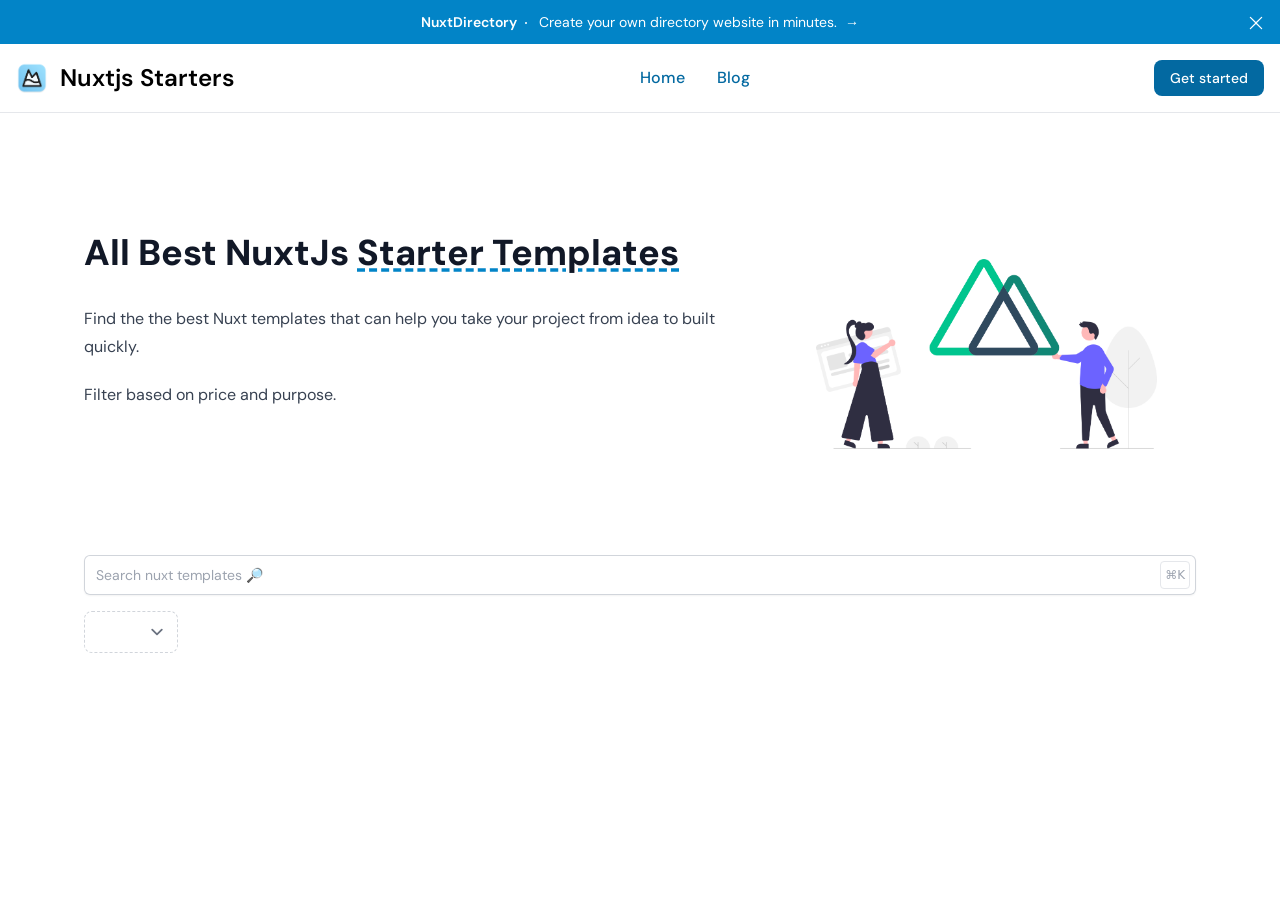
==== commit 184bc354: "Deploying to gh-pages from @ masterkram/nuxt-directory@0211bba890c4f6f3c1d136c51e3312a7eb4e7bcc 🚀" ====
--- a/index.html
+++ b/index.html
@@ -1,34 +1,34 @@
 <!DOCTYPE html><html  data-capo=""><head><meta charset="utf-8">
 <meta name="viewport" content="width=device-width, initial-scale=1">
-<style>/*! tailwindcss v3.4.4 | MIT License | https://tailwindcss.com*/*,:after,:before{border:0 solid #e5e7eb;box-sizing:border-box}:after,:before{--tw-content:""}:host,html{line-height:1.5;-webkit-text-size-adjust:100%;font-family:ui-sans-serif,system-ui,sans-serif,Apple Color Emoji,Segoe UI Emoji,Segoe UI Symbol,Noto Color Emoji;font-feature-settings:normal;font-variation-settings:normal;tab-size:4;-webkit-tap-highlight-color:transparent}body{line-height:inherit;margin:0}hr{border-top-width:1px;color:inherit;height:0}abbr:where([title]){-webkit-text-decoration:underline dotted;text-decoration:underline dotted}h1,h2,h3,h4,h5,h6{font-size:inherit;font-weight:inherit}a{color:inherit;text-decoration:inherit}b,strong{font-weight:bolder}code,kbd,pre,samp{font-family:ui-monospace,SFMono-Regular,Menlo,Monaco,Consolas,Liberation Mono,Courier New,monospace;font-feature-settings:normal;font-size:1em;font-variation-settings:normal}small{font-size:80%}sub,sup{font-size:75%;line-height:0;position:relative;vertical-align:initial}sub{bottom:-.25em}sup{top:-.5em}table{border-collapse:collapse;border-color:inherit;text-indent:0}button,input,optgroup,select,textarea{color:inherit;font-family:inherit;font-feature-settings:inherit;font-size:100%;font-variation-settings:inherit;font-weight:inherit;letter-spacing:inherit;line-height:inherit;margin:0;padding:0}button,select{text-transform:none}button,input:where([type=button]),input:where([type=reset]),input:where([type=submit]){-webkit-appearance:button;background-color:initial;background-image:none}:-moz-focusring{outline:auto}:-moz-ui-invalid{box-shadow:none}progress{vertical-align:initial}::-webkit-inner-spin-button,::-webkit-outer-spin-button{height:auto}[type=search]{-webkit-appearance:textfield;outline-offset:-2px}::-webkit-search-decoration{-webkit-appearance:none}::-webkit-file-upload-button{-webkit-appearance:button;font:inherit}summary{display:list-item}blockquote,dd,dl,figure,h1,h2,h3,h4,h5,h6,hr,p,pre{margin:0}fieldset{margin:0}fieldset,legend{padding:0}menu,ol,ul{list-style:none;margin:0;padding:0}dialog{padding:0}textarea{resize:vertical}input::placeholder,textarea::placeholder{color:#9ca3af;opacity:1}[role=button],button{cursor:pointer}:disabled{cursor:default}audio,canvas,embed,iframe,img,object,svg,video{display:block;vertical-align:middle}img,video{height:auto;max-width:100%}[hidden]{display:none}[multiple],[type=date],[type=datetime-local],[type=email],[type=month],[type=number],[type=password],[type=search],[type=tel],[type=text],[type=time],[type=url],[type=week],input:where(:not([type])),select,textarea{appearance:none;background-color:#fff;border-color:#6b7280;border-radius:0;border-width:1px;font-size:1rem;line-height:1.5rem;padding:.5rem .75rem;--tw-shadow:0 0 #0000}[multiple]:focus,[type=date]:focus,[type=datetime-local]:focus,[type=email]:focus,[type=month]:focus,[type=number]:focus,[type=password]:focus,[type=search]:focus,[type=tel]:focus,[type=text]:focus,[type=time]:focus,[type=url]:focus,[type=week]:focus,input:where(:not([type])):focus,select:focus,textarea:focus{outline:2px solid #0000;outline-offset:2px;--tw-ring-inset:var(--tw-empty,/*!*/ /*!*/);--tw-ring-offset-width:0px;--tw-ring-offset-color:#fff;--tw-ring-color:#2563eb;--tw-ring-offset-shadow:var(--tw-ring-inset) 0 0 0 var(--tw-ring-offset-width) var(--tw-ring-offset-color);--tw-ring-shadow:var(--tw-ring-inset) 0 0 0 calc(1px + var(--tw-ring-offset-width)) var(--tw-ring-color);border-color:#2563eb;box-shadow:var(--tw-ring-offset-shadow),var(--tw-ring-shadow),var(--tw-shadow)}input::placeholder,textarea::placeholder{color:#6b7280;opacity:1}::-webkit-datetime-edit-fields-wrapper{padding:0}::-webkit-date-and-time-value{min-height:1.5em;text-align:inherit}::-webkit-datetime-edit{display:inline-flex}::-webkit-datetime-edit,::-webkit-datetime-edit-day-field,::-webkit-datetime-edit-hour-field,::-webkit-datetime-edit-meridiem-field,::-webkit-datetime-edit-millisecond-field,::-webkit-datetime-edit-minute-field,::-webkit-datetime-edit-month-field,::-webkit-datetime-edit-second-field,::-webkit-datetime-edit-year-field{padding-bottom:0;padding-top:0}select{background-image:url("data:image/svg+xml;charset=utf-8,%3Csvg xmlns='http://www.w3.org/2000/svg' fill='none' viewBox='0 0 20 20'%3E%3Cpath stroke='%236b7280' stroke-linecap='round' stroke-linejoin='round' stroke-width='1.5' d='m6 8 4 4 4-4'/%3E%3C/svg%3E");background-position:right .5rem center;background-repeat:no-repeat;background-size:1.5em 1.5em;padding-right:2.5rem;-webkit-print-color-adjust:exact;print-color-adjust:exact}[multiple],[size]:where(select:not([size="1"])){background-image:none;background-position:0 0;background-repeat:unset;background-size:initial;padding-right:.75rem;-webkit-print-color-adjust:unset;print-color-adjust:unset}[type=checkbox],[type=radio]{appearance:none;background-color:#fff;background-origin:border-box;border-color:#6b7280;border-width:1px;color:#2563eb;display:inline-block;flex-shrink:0;height:1rem;padding:0;-webkit-print-color-adjust:exact;print-color-adjust:exact;-webkit-user-select:none;user-select:none;vertical-align:middle;width:1rem;--tw-shadow:0 0 #0000}[type=checkbox]{border-radius:0}[type=radio]{border-radius:100%}[type=checkbox]:focus,[type=radio]:focus{outline:2px solid #0000;outline-offset:2px;--tw-ring-inset:var(--tw-empty,/*!*/ /*!*/);--tw-ring-offset-width:2px;--tw-ring-offset-color:#fff;--tw-ring-color:#2563eb;--tw-ring-offset-shadow:var(--tw-ring-inset) 0 0 0 var(--tw-ring-offset-width) var(--tw-ring-offset-color);--tw-ring-shadow:var(--tw-ring-inset) 0 0 0 calc(2px + var(--tw-ring-offset-width)) var(--tw-ring-color);box-shadow:var(--tw-ring-offset-shadow),var(--tw-ring-shadow),var(--tw-shadow)}[type=checkbox]:checked,[type=radio]:checked{background-color:currentColor;background-position:50%;background-repeat:no-repeat;background-size:100% 100%;border-color:#0000}[type=checkbox]:checked{background-image:url("data:image/svg+xml;charset=utf-8,%3Csvg xmlns='http://www.w3.org/2000/svg' fill='%23fff' viewBox='0 0 16 16'%3E%3Cpath d='M12.207 4.793a1 1 0 0 1 0 1.414l-5 5a1 1 0 0 1-1.414 0l-2-2a1 1 0 0 1 1.414-1.414L6.5 9.086l4.293-4.293a1 1 0 0 1 1.414 0'/%3E%3C/svg%3E")}@media (forced-colors:active) {[type=checkbox]:checked{appearance:auto}}[type=radio]:checked{background-image:url("data:image/svg+xml;charset=utf-8,%3Csvg xmlns='http://www.w3.org/2000/svg' fill='%23fff' viewBox='0 0 16 16'%3E%3Ccircle cx='8' cy='8' r='3'/%3E%3C/svg%3E")}@media (forced-colors:active) {[type=radio]:checked{appearance:auto}}[type=checkbox]:checked:focus,[type=checkbox]:checked:hover,[type=checkbox]:indeterminate,[type=radio]:checked:focus,[type=radio]:checked:hover{background-color:currentColor;border-color:#0000}[type=checkbox]:indeterminate{background-image:url("data:image/svg+xml;charset=utf-8,%3Csvg xmlns='http://www.w3.org/2000/svg' fill='none' viewBox='0 0 16 16'%3E%3Cpath stroke='%23fff' stroke-linecap='round' stroke-linejoin='round' stroke-width='2' d='M4 8h8'/%3E%3C/svg%3E");background-position:50%;background-repeat:no-repeat;background-size:100% 100%}@media (forced-colors:active) {[type=checkbox]:indeterminate{appearance:auto}}[type=checkbox]:indeterminate:focus,[type=checkbox]:indeterminate:hover{background-color:currentColor;border-color:#0000}[type=file]{background:unset;border-color:inherit;border-radius:0;border-width:0;font-size:unset;line-height:inherit;padding:0}[type=file]:focus{outline:1px solid ButtonText;outline:1px auto -webkit-focus-ring-color}*,::backdrop,:after,:before{--tw-border-spacing-x:0;--tw-border-spacing-y:0;--tw-translate-x:0;--tw-translate-y:0;--tw-rotate:0;--tw-skew-x:0;--tw-skew-y:0;--tw-scale-x:1;--tw-scale-y:1;--tw-pan-x: ;--tw-pan-y: ;--tw-pinch-zoom: ;--tw-scroll-snap-strictness:proximity;--tw-gradient-from-position: ;--tw-gradient-via-position: ;--tw-gradient-to-position: ;--tw-ordinal: ;--tw-slashed-zero: ;--tw-numeric-figure: ;--tw-numeric-spacing: ;--tw-numeric-fraction: ;--tw-ring-inset: ;--tw-ring-offset-width:0px;--tw-ring-offset-color:#fff;--tw-ring-color:#3b82f680;--tw-ring-offset-shadow:0 0 #0000;--tw-ring-shadow:0 0 #0000;--tw-shadow:0 0 #0000;--tw-shadow-colored:0 0 #0000;--tw-blur: ;--tw-brightness: ;--tw-contrast: ;--tw-grayscale: ;--tw-hue-rotate: ;--tw-invert: ;--tw-saturate: ;--tw-sepia: ;--tw-drop-shadow: ;--tw-backdrop-blur: ;--tw-backdrop-brightness: ;--tw-backdrop-contrast: ;--tw-backdrop-grayscale: ;--tw-backdrop-hue-rotate: ;--tw-backdrop-invert: ;--tw-backdrop-opacity: ;--tw-backdrop-saturate: ;--tw-backdrop-sepia: ;--tw-contain-size: ;--tw-contain-layout: ;--tw-contain-paint: ;--tw-contain-style: }.prose{color:var(--tw-prose-body);max-width:65ch}.prose :where(p):not(:where([class~=not-prose],[class~=not-prose] *)){margin-bottom:1.25em;margin-top:1.25em}.prose :where([class~=lead]):not(:where([class~=not-prose],[class~=not-prose] *)){color:var(--tw-prose-lead);font-size:1.25em;line-height:1.6;margin-bottom:1.2em;margin-top:1.2em}.prose :where(a):not(:where([class~=not-prose],[class~=not-prose] *)){color:var(--tw-prose-links);font-weight:500;text-decoration:underline}.prose :where(strong):not(:where([class~=not-prose],[class~=not-prose] *)){color:var(--tw-prose-bold);font-weight:600}.prose :where(a strong):not(:where([class~=not-prose],[class~=not-prose] *)){color:inherit}.prose :where(blockquote strong):not(:where([class~=not-prose],[class~=not-prose] *)){color:inherit}.prose :where(thead th strong):not(:where([class~=not-prose],[class~=not-prose] *)){color:inherit}.prose :where(ol):not(:where([class~=not-prose],[class~=not-prose] *)){list-style-type:decimal;margin-bottom:1.25em;margin-top:1.25em;padding-inline-start:1.625em}.prose :where(ol[type=A]):not(:where([class~=not-prose],[class~=not-prose] *)){list-style-type:upper-alpha}.prose :where(ol[type=a]):not(:where([class~=not-prose],[class~=not-prose] *)){list-style-type:lower-alpha}.prose :where(ol[type=A s]):not(:where([class~=not-prose],[class~=not-prose] *)){list-style-type:upper-alpha}.prose :where(ol[type=a s]):not(:where([class~=not-prose],[class~=not-prose] *)){list-style-type:lower-alpha}.prose :where(ol[type=I]):not(:where([class~=not-prose],[class~=not-prose] *)){list-style-type:upper-roman}.prose :where(ol[type=i]):not(:where([class~=not-prose],[class~=not-prose] *)){list-style-type:lower-roman}.prose :where(ol[type=I s]):not(:where([class~=not-prose],[class~=not-prose] *)){list-style-type:upper-roman}.prose :where(ol[type=i s]):not(:where([class~=not-prose],[class~=not-prose] *)){list-style-type:lower-roman}.prose :where(ol[type="1"]):not(:where([class~=not-prose],[class~=not-prose] *)){list-style-type:decimal}.prose :where(ul):not(:where([class~=not-prose],[class~=not-prose] *)){list-style-type:disc;margin-bottom:1.25em;margin-top:1.25em;padding-inline-start:1.625em}.prose :where(ol>li):not(:where([class~=not-prose],[class~=not-prose] *))::marker{color:var(--tw-prose-counters);font-weight:400}.prose :where(ul>li):not(:where([class~=not-prose],[class~=not-prose] *))::marker{color:var(--tw-prose-bullets)}.prose :where(dt):not(:where([class~=not-prose],[class~=not-prose] *)){color:var(--tw-prose-headings);font-weight:600;margin-top:1.25em}.prose :where(hr):not(:where([class~=not-prose],[class~=not-prose] *)){border-color:var(--tw-prose-hr);border-top-width:1px;margin-bottom:3em;margin-top:3em}.prose :where(blockquote):not(:where([class~=not-prose],[class~=not-prose] *)){border-inline-start-color:var(--tw-prose-quote-borders);border-inline-start-width:.25rem;color:var(--tw-prose-quotes);font-style:italic;font-weight:500;margin-bottom:1.6em;margin-top:1.6em;padding-inline-start:1em;quotes:"\201C""\201D""\2018""\2019"}.prose :where(blockquote p:first-of-type):not(:where([class~=not-prose],[class~=not-prose] *)):before{content:open-quote}.prose :where(blockquote p:last-of-type):not(:where([class~=not-prose],[class~=not-prose] *)):after{content:close-quote}.prose :where(h1):not(:where([class~=not-prose],[class~=not-prose] *)){color:var(--tw-prose-headings);font-size:2.25em;font-weight:800;line-height:1.1111111;margin-bottom:.8888889em;margin-top:0}.prose :where(h1 strong):not(:where([class~=not-prose],[class~=not-prose] *)){color:inherit;font-weight:900}.prose :where(h2):not(:where([class~=not-prose],[class~=not-prose] *)){color:var(--tw-prose-headings);font-size:1.5em;font-weight:700;line-height:1.3333333;margin-bottom:1em;margin-top:2em}.prose :where(h2 strong):not(:where([class~=not-prose],[class~=not-prose] *)){color:inherit;font-weight:800}.prose :where(h3):not(:where([class~=not-prose],[class~=not-prose] *)){color:var(--tw-prose-headings);font-size:1.25em;font-weight:600;line-height:1.6;margin-bottom:.6em;margin-top:1.6em}.prose :where(h3 strong):not(:where([class~=not-prose],[class~=not-prose] *)){color:inherit;font-weight:700}.prose :where(h4):not(:where([class~=not-prose],[class~=not-prose] *)){color:var(--tw-prose-headings);font-weight:600;line-height:1.5;margin-bottom:.5em;margin-top:1.5em}.prose :where(h4 strong):not(:where([class~=not-prose],[class~=not-prose] *)){color:inherit;font-weight:700}.prose :where(img):not(:where([class~=not-prose],[class~=not-prose] *)){margin-bottom:2em;margin-top:2em}.prose :where(picture):not(:where([class~=not-prose],[class~=not-prose] *)){display:block;margin-bottom:2em;margin-top:2em}.prose :where(video):not(:where([class~=not-prose],[class~=not-prose] *)){margin-bottom:2em;margin-top:2em}.prose :where(kbd):not(:where([class~=not-prose],[class~=not-prose] *)){border-radius:.3125rem;box-shadow:0 0 0 1px rgb(var(--tw-prose-kbd-shadows)/10%),0 3px 0 rgb(var(--tw-prose-kbd-shadows)/10%);color:var(--tw-prose-kbd);font-family:inherit;font-size:.875em;font-weight:500;padding-inline-end:.375em;padding-bottom:.1875em;padding-top:.1875em;padding-inline-start:.375em}.prose :where(code):not(:where([class~=not-prose],[class~=not-prose] *)){color:var(--tw-prose-code);font-size:.875em;font-weight:600}.prose :where(code):not(:where([class~=not-prose],[class~=not-prose] *)):before{content:"`"}.prose :where(code):not(:where([class~=not-prose],[class~=not-prose] *)):after{content:"`"}.prose :where(a code):not(:where([class~=not-prose],[class~=not-prose] *)){color:inherit}.prose :where(h1 code):not(:where([class~=not-prose],[class~=not-prose] *)){color:inherit}.prose :where(h2 code):not(:where([class~=not-prose],[class~=not-prose] *)){color:inherit;font-size:.875em}.prose :where(h3 code):not(:where([class~=not-prose],[class~=not-prose] *)){color:inherit;font-size:.9em}.prose :where(h4 code):not(:where([class~=not-prose],[class~=not-prose] *)){color:inherit}.prose :where(blockquote code):not(:where([class~=not-prose],[class~=not-prose] *)){color:inherit}.prose :where(thead th code):not(:where([class~=not-prose],[class~=not-prose] *)){color:inherit}.prose :where(pre):not(:where([class~=not-prose],[class~=not-prose] *)){background-color:var(--tw-prose-pre-bg);border-radius:.375rem;color:var(--tw-prose-pre-code);font-size:.875em;font-weight:400;line-height:1.7142857;margin-bottom:1.7142857em;margin-top:1.7142857em;overflow-x:auto;padding-inline-end:1.1428571em;padding-bottom:.8571429em;padding-top:.8571429em;padding-inline-start:1.1428571em}.prose :where(pre code):not(:where([class~=not-prose],[class~=not-prose] *)){background-color:initial;border-radius:0;border-width:0;color:inherit;font-family:inherit;font-size:inherit;font-weight:inherit;line-height:inherit;padding:0}.prose :where(pre code):not(:where([class~=not-prose],[class~=not-prose] *)):before{content:none}.prose :where(pre code):not(:where([class~=not-prose],[class~=not-prose] *)):after{content:none}.prose :where(table):not(:where([class~=not-prose],[class~=not-prose] *)){font-size:.875em;line-height:1.7142857;margin-bottom:2em;margin-top:2em;table-layout:auto;text-align:start;width:100%}.prose :where(thead):not(:where([class~=not-prose],[class~=not-prose] *)){border-bottom-color:var(--tw-prose-th-borders);border-bottom-width:1px}.prose :where(thead th):not(:where([class~=not-prose],[class~=not-prose] *)){color:var(--tw-prose-headings);font-weight:600;padding-inline-end:.5714286em;padding-bottom:.5714286em;padding-inline-start:.5714286em;vertical-align:bottom}.prose :where(tbody tr):not(:where([class~=not-prose],[class~=not-prose] *)){border-bottom-color:var(--tw-prose-td-borders);border-bottom-width:1px}.prose :where(tbody tr:last-child):not(:where([class~=not-prose],[class~=not-prose] *)){border-bottom-width:0}.prose :where(tbody td):not(:where([class~=not-prose],[class~=not-prose] *)){vertical-align:initial}.prose :where(tfoot):not(:where([class~=not-prose],[class~=not-prose] *)){border-top-color:var(--tw-prose-th-borders);border-top-width:1px}.prose :where(tfoot td):not(:where([class~=not-prose],[class~=not-prose] *)){vertical-align:top}.prose :where(figure>*):not(:where([class~=not-prose],[class~=not-prose] *)){margin-bottom:0;margin-top:0}.prose :where(figcaption):not(:where([class~=not-prose],[class~=not-prose] *)){color:var(--tw-prose-captions);font-size:.875em;line-height:1.4285714;margin-top:.8571429em}.prose{--tw-prose-body:#374151;--tw-prose-headings:#111827;--tw-prose-lead:#4b5563;--tw-prose-links:#111827;--tw-prose-bold:#111827;--tw-prose-counters:#6b7280;--tw-prose-bullets:#d1d5db;--tw-prose-hr:#e5e7eb;--tw-prose-quotes:#111827;--tw-prose-quote-borders:#e5e7eb;--tw-prose-captions:#6b7280;--tw-prose-kbd:#111827;--tw-prose-kbd-shadows:17 24 39;--tw-prose-code:#111827;--tw-prose-pre-code:#e5e7eb;--tw-prose-pre-bg:#1f2937;--tw-prose-th-borders:#d1d5db;--tw-prose-td-borders:#e5e7eb;--tw-prose-invert-body:#d1d5db;--tw-prose-invert-headings:#fff;--tw-prose-invert-lead:#9ca3af;--tw-prose-invert-links:#fff;--tw-prose-invert-bold:#fff;--tw-prose-invert-counters:#9ca3af;--tw-prose-invert-bullets:#4b5563;--tw-prose-invert-hr:#374151;--tw-prose-invert-quotes:#f3f4f6;--tw-prose-invert-quote-borders:#374151;--tw-prose-invert-captions:#9ca3af;--tw-prose-invert-kbd:#fff;--tw-prose-invert-kbd-shadows:255 255 255;--tw-prose-invert-code:#fff;--tw-prose-invert-pre-code:#d1d5db;--tw-prose-invert-pre-bg:#00000080;--tw-prose-invert-th-borders:#4b5563;--tw-prose-invert-td-borders:#374151;font-size:1rem;line-height:1.75}.prose :where(picture>img):not(:where([class~=not-prose],[class~=not-prose] *)){margin-bottom:0;margin-top:0}.prose :where(li):not(:where([class~=not-prose],[class~=not-prose] *)){margin-bottom:.5em;margin-top:.5em}.prose :where(ol>li):not(:where([class~=not-prose],[class~=not-prose] *)){padding-inline-start:.375em}.prose :where(ul>li):not(:where([class~=not-prose],[class~=not-prose] *)){padding-inline-start:.375em}.prose :where(.prose>ul>li p):not(:where([class~=not-prose],[class~=not-prose] *)){margin-bottom:.75em;margin-top:.75em}.prose :where(.prose>ul>li>p:first-child):not(:where([class~=not-prose],[class~=not-prose] *)){margin-top:1.25em}.prose :where(.prose>ul>li>p:last-child):not(:where([class~=not-prose],[class~=not-prose] *)){margin-bottom:1.25em}.prose :where(.prose>ol>li>p:first-child):not(:where([class~=not-prose],[class~=not-prose] *)){margin-top:1.25em}.prose :where(.prose>ol>li>p:last-child):not(:where([class~=not-prose],[class~=not-prose] *)){margin-bottom:1.25em}.prose :where(ul ul,ul ol,ol ul,ol ol):not(:where([class~=not-prose],[class~=not-prose] *)){margin-bottom:.75em;margin-top:.75em}.prose :where(dl):not(:where([class~=not-prose],[class~=not-prose] *)){margin-bottom:1.25em;margin-top:1.25em}.prose :where(dd):not(:where([class~=not-prose],[class~=not-prose] *)){margin-top:.5em;padding-inline-start:1.625em}.prose :where(hr+*):not(:where([class~=not-prose],[class~=not-prose] *)){margin-top:0}.prose :where(h2+*):not(:where([class~=not-prose],[class~=not-prose] *)){margin-top:0}.prose :where(h3+*):not(:where([class~=not-prose],[class~=not-prose] *)){margin-top:0}.prose :where(h4+*):not(:where([class~=not-prose],[class~=not-prose] *)){margin-top:0}.prose :where(thead th:first-child):not(:where([class~=not-prose],[class~=not-prose] *)){padding-inline-start:0}.prose :where(thead th:last-child):not(:where([class~=not-prose],[class~=not-prose] *)){padding-inline-end:0}.prose :where(tbody td,tfoot td):not(:where([class~=not-prose],[class~=not-prose] *)){padding-inline-end:.5714286em;padding-bottom:.5714286em;padding-top:.5714286em;padding-inline-start:.5714286em}.prose :where(tbody td:first-child,tfoot td:first-child):not(:where([class~=not-prose],[class~=not-prose] *)){padding-inline-start:0}.prose :where(tbody td:last-child,tfoot td:last-child):not(:where([class~=not-prose],[class~=not-prose] *)){padding-inline-end:0}.prose :where(figure):not(:where([class~=not-prose],[class~=not-prose] *)){margin-bottom:2em;margin-top:2em}.prose :where(.prose>:first-child):not(:where([class~=not-prose],[class~=not-prose] *)){margin-top:0}.prose :where(.prose>:last-child):not(:where([class~=not-prose],[class~=not-prose] *)){margin-bottom:0}.sr-only{height:1px;margin:-1px;overflow:hidden;padding:0;position:absolute;width:1px;clip:rect(0,0,0,0);border-width:0;white-space:nowrap}.pointer-events-none{pointer-events:none}.absolute{position:absolute}.relative{position:relative}.inset-y-0{bottom:0;top:0}.-top-3{top:-.75rem}.left-0{left:0}.right-0{right:0}.start-0{inset-inline-start:0}.z-10{z-index:10}.z-20{z-index:20}.-m-3{margin:-.75rem}.m-0{margin:0}.mx-2{margin-left:.5rem;margin-right:.5rem}.mx-auto{margin-left:auto;margin-right:auto}.mb-10{margin-bottom:2.5rem}.mt-1{margin-top:.25rem}.mt-4{margin-top:1rem}.block{display:block}.inline{display:inline}.flex{display:flex}.inline-flex{display:inline-flex}.grid{display:grid}.hidden{display:none}.h-0{height:0}.h-0\.5{height:.125rem}.h-10{height:2.5rem}.h-5{height:1.25rem}.h-8{height:2rem}.max-h-60{max-height:15rem}.max-h-64{max-height:16rem}.w-0{width:0}.w-0\.5{width:.125rem}.w-10{width:2.5rem}.w-5{width:1.25rem}.w-full{width:100%}.max-w-3xl{max-width:48rem}.max-w-none{max-width:none}.max-w-prose{max-width:65ch}.max-w-screen-xl{max-width:1280px}.flex-1{flex:1 1 0%}.cursor-default{cursor:default}.select-none{-webkit-user-select:none;user-select:none}.grid-cols-4{grid-template-columns:repeat(4,minmax(0,1fr))}.flex-col{flex-direction:column}.flex-wrap{flex-wrap:wrap}.items-start{align-items:flex-start}.items-center{align-items:center}.justify-end{justify-content:flex-end}.justify-center{justify-content:center}.justify-between{justify-content:space-between}.gap-10{gap:2.5rem}.gap-2{gap:.5rem}.gap-4{gap:1rem}.gap-8{gap:2rem}.gap-x-6{column-gap:1.5rem}.space-x-3>:not([hidden])~:not([hidden]){--tw-space-x-reverse:0;margin-left:calc(.75rem*(1 - var(--tw-space-x-reverse)));margin-right:calc(.75rem*var(--tw-space-x-reverse))}.self-center{align-self:center}.overflow-auto{overflow:auto}.truncate{overflow:hidden;text-overflow:ellipsis}.truncate,.whitespace-nowrap{white-space:nowrap}.rounded{border-radius:.25rem}.rounded-full{border-radius:9999px}.rounded-lg{border-radius:.5rem}.rounded-md{border-radius:.375rem}.border{border-width:1px}.border-0{border-width:0}.border-b{border-bottom-width:1px}.border-gray-100{--tw-border-opacity:1;border-color:rgb(243 244 246/var(--tw-border-opacity))}.border-gray-200{--tw-border-opacity:1;border-color:rgb(229 231 235/var(--tw-border-opacity))}.bg-amber-100{--tw-bg-opacity:1;background-color:rgb(254 243 199/var(--tw-bg-opacity))}.bg-gray-100{--tw-bg-opacity:1;background-color:rgb(243 244 246/var(--tw-bg-opacity))}.bg-gray-50{--tw-bg-opacity:1;background-color:rgb(249 250 251/var(--tw-bg-opacity))}.bg-primary-600{--tw-bg-opacity:1;background-color:rgb(2 132 199/var(--tw-bg-opacity))}.bg-primary-700{--tw-bg-opacity:1;background-color:rgb(3 105 161/var(--tw-bg-opacity))}.bg-white{--tw-bg-opacity:1;background-color:rgb(255 255 255/var(--tw-bg-opacity))}.fill-current{fill:currentColor}.p-0{padding:0}.p-2{padding:.5rem}.p-3{padding:.75rem}.p-4{padding:1rem}.p-6{padding:1.5rem}.px-1{padding-left:.25rem;padding-right:.25rem}.px-2{padding-left:.5rem;padding-right:.5rem}.px-3{padding-left:.75rem;padding-right:.75rem}.px-3\.5{padding-left:.875rem;padding-right:.875rem}.px-4{padding-left:1rem;padding-right:1rem}.px-5{padding-left:1.25rem;padding-right:1.25rem}.px-6{padding-left:1.5rem;padding-right:1.5rem}.py-0{padding-bottom:0;padding-top:0}.py-0\.5{padding-bottom:.125rem;padding-top:.125rem}.py-1{padding-bottom:.25rem;padding-top:.25rem}.py-1\.5{padding-bottom:.375rem;padding-top:.375rem}.py-10{padding-bottom:2.5rem;padding-top:2.5rem}.py-2{padding-bottom:.5rem;padding-top:.5rem}.py-2\.5{padding-bottom:.625rem;padding-top:.625rem}.pb-10{padding-bottom:2.5rem}.pb-20{padding-bottom:5rem}.pl-10{padding-left:2.5rem}.pl-3{padding-left:.75rem}.pr-1{padding-right:.25rem}.pr-1\.5{padding-right:.375rem}.pr-10{padding-right:2.5rem}.pr-14{padding-right:3.5rem}.pr-2{padding-right:.5rem}.pr-4{padding-right:1rem}.pt-20{padding-top:5rem}.text-left{text-align:left}.text-center{text-align:center}.font-display{font-family:DM Sans}.font-sans{font-family:ui-sans-serif,system-ui,sans-serif,Apple Color Emoji,Segoe UI Emoji,Segoe UI Symbol,Noto Color Emoji}.text-2xl{font-size:1.5rem;line-height:2rem}.text-base{font-size:1rem;line-height:1.5rem}.text-sm{font-size:.875rem;line-height:1.25rem}.text-xs{font-size:.75rem;line-height:1rem}.font-medium{font-weight:500}.font-normal{font-weight:400}.font-semibold{font-weight:600}.leading-6{line-height:1.5rem}.text-amber-600{--tw-text-opacity:1;color:rgb(217 119 6/var(--tw-text-opacity))}.text-amber-900{--tw-text-opacity:1;color:rgb(120 53 15/var(--tw-text-opacity))}.text-gray-400{--tw-text-opacity:1;color:rgb(156 163 175/var(--tw-text-opacity))}.text-gray-500{--tw-text-opacity:1;color:rgb(107 114 128/var(--tw-text-opacity))}.text-gray-600{--tw-text-opacity:1;color:rgb(75 85 99/var(--tw-text-opacity))}.text-gray-900{--tw-text-opacity:1;color:rgb(17 24 39/var(--tw-text-opacity))}.text-white{--tw-text-opacity:1;color:rgb(255 255 255/var(--tw-text-opacity))}.underline{text-decoration-line:underline}.decoration-primary-600{text-decoration-color:#0284c7}.underline-offset-4{text-underline-offset:4px}.opacity-0{opacity:0}.opacity-100{opacity:1}.shadow-lg{--tw-shadow:0 10px 15px -3px #0000001a,0 4px 6px -4px #0000001a;--tw-shadow-colored:0 10px 15px -3px var(--tw-shadow-color),0 4px 6px -4px var(--tw-shadow-color)}.shadow-lg,.shadow-md{box-shadow:var(--tw-ring-offset-shadow,0 0 #0000),var(--tw-ring-shadow,0 0 #0000),var(--tw-shadow)}.shadow-md{--tw-shadow:0 4px 6px -1px #0000001a,0 2px 4px -2px #0000001a;--tw-shadow-colored:0 4px 6px -1px var(--tw-shadow-color),0 2px 4px -2px var(--tw-shadow-color)}.shadow-sm{--tw-shadow:0 1px 2px 0 #0000000d;--tw-shadow-colored:0 1px 2px 0 var(--tw-shadow-color);box-shadow:var(--tw-ring-offset-shadow,0 0 #0000),var(--tw-ring-shadow,0 0 #0000),var(--tw-shadow)}.ring-1{--tw-ring-offset-shadow:var(--tw-ring-inset) 0 0 0 var(--tw-ring-offset-width) var(--tw-ring-offset-color);--tw-ring-shadow:var(--tw-ring-inset) 0 0 0 calc(1px + var(--tw-ring-offset-width)) var(--tw-ring-color);box-shadow:var(--tw-ring-offset-shadow),var(--tw-ring-shadow),var(--tw-shadow,0 0 #0000)}.ring-inset{--tw-ring-inset:inset}.ring-black\/5{--tw-ring-color:#0000000d}.ring-gray-300{--tw-ring-opacity:1;--tw-ring-color:rgb(209 213 219/var(--tw-ring-opacity))}.ring-gray-500\/10{--tw-ring-color:#6b72801a}.transition{transition-duration:.15s;transition-property:color,background-color,border-color,text-decoration-color,fill,stroke,opacity,box-shadow,transform,filter,-webkit-backdrop-filter;transition-property:color,background-color,border-color,text-decoration-color,fill,stroke,opacity,box-shadow,transform,filter,backdrop-filter;transition-property:color,background-color,border-color,text-decoration-color,fill,stroke,opacity,box-shadow,transform,filter,backdrop-filter,-webkit-backdrop-filter;transition-timing-function:cubic-bezier(.4,0,.2,1)}.duration-100{transition-duration:.1s}.ease-in{transition-timing-function:cubic-bezier(.4,0,1,1)}.dark\:prose-invert:is(.dark *){--tw-prose-body:var(--tw-prose-invert-body);--tw-prose-headings:var(--tw-prose-invert-headings);--tw-prose-lead:var(--tw-prose-invert-lead);--tw-prose-links:var(--tw-prose-invert-links);--tw-prose-bold:var(--tw-prose-invert-bold);--tw-prose-counters:var(--tw-prose-invert-counters);--tw-prose-bullets:var(--tw-prose-invert-bullets);--tw-prose-hr:var(--tw-prose-invert-hr);--tw-prose-quotes:var(--tw-prose-invert-quotes);--tw-prose-quote-borders:var(--tw-prose-invert-quote-borders);--tw-prose-captions:var(--tw-prose-invert-captions);--tw-prose-kbd:var(--tw-prose-invert-kbd);--tw-prose-kbd-shadows:var(--tw-prose-invert-kbd-shadows);--tw-prose-code:var(--tw-prose-invert-code);--tw-prose-pre-code:var(--tw-prose-invert-pre-code);--tw-prose-pre-bg:var(--tw-prose-invert-pre-bg);--tw-prose-th-borders:var(--tw-prose-invert-th-borders);--tw-prose-td-borders:var(--tw-prose-invert-td-borders)}.placeholder\:text-gray-400::placeholder{--tw-text-opacity:1;color:rgb(156 163 175/var(--tw-text-opacity))}.hover\:bg-gray-100:hover{--tw-bg-opacity:1;background-color:rgb(243 244 246/var(--tw-bg-opacity))}.hover\:bg-primary-800:hover{--tw-bg-opacity:1;background-color:rgb(7 89 133/var(--tw-bg-opacity))}.focus\:outline-none:focus{outline:2px solid #0000;outline-offset:2px}.focus\:ring-2:focus{--tw-ring-offset-shadow:var(--tw-ring-inset) 0 0 0 var(--tw-ring-offset-width) var(--tw-ring-offset-color);--tw-ring-shadow:var(--tw-ring-inset) 0 0 0 calc(2px + var(--tw-ring-offset-width)) var(--tw-ring-color)}.focus\:ring-2:focus,.focus\:ring-4:focus{box-shadow:var(--tw-ring-offset-shadow),var(--tw-ring-shadow),var(--tw-shadow,0 0 #0000)}.focus\:ring-4:focus{--tw-ring-offset-shadow:var(--tw-ring-inset) 0 0 0 var(--tw-ring-offset-width) var(--tw-ring-offset-color);--tw-ring-shadow:var(--tw-ring-inset) 0 0 0 calc(4px + var(--tw-ring-offset-width)) var(--tw-ring-color)}.focus\:ring-inset:focus{--tw-ring-inset:inset}.focus\:ring-gray-200:focus{--tw-ring-opacity:1;--tw-ring-color:rgb(229 231 235/var(--tw-ring-opacity))}.focus\:ring-primary-300:focus{--tw-ring-opacity:1;--tw-ring-color:rgb(125 211 252/var(--tw-ring-opacity))}.focus\:ring-primary-600:focus{--tw-ring-opacity:1;--tw-ring-color:rgb(2 132 199/var(--tw-ring-opacity))}.focus-visible\:border-indigo-500:focus-visible{--tw-border-opacity:1;border-color:rgb(99 102 241/var(--tw-border-opacity))}.focus-visible\:outline-offset-\[-4px\]:focus-visible{outline-offset:-4px}.focus-visible\:ring-2:focus-visible{--tw-ring-offset-shadow:var(--tw-ring-inset) 0 0 0 var(--tw-ring-offset-width) var(--tw-ring-offset-color);--tw-ring-shadow:var(--tw-ring-inset) 0 0 0 calc(2px + var(--tw-ring-offset-width)) var(--tw-ring-color);box-shadow:var(--tw-ring-offset-shadow),var(--tw-ring-shadow),var(--tw-shadow,0 0 #0000)}.focus-visible\:ring-white\/75:focus-visible{--tw-ring-color:#ffffffbf}.focus-visible\:ring-offset-2:focus-visible{--tw-ring-offset-width:2px}.focus-visible\:ring-offset-orange-300:focus-visible{--tw-ring-offset-color:#fdba74}.group:hover .group-hover\:border-primary-500{--tw-border-opacity:1;border-color:rgb(14 165 233/var(--tw-border-opacity))}.prose-a\:border-b :is(:where(a):not(:where([class~=not-prose],[class~=not-prose] *))){border-bottom-width:1px}.prose-a\:border-dashed :is(:where(a):not(:where([class~=not-prose],[class~=not-prose] *))){border-style:dashed}.prose-a\:font-normal :is(:where(a):not(:where([class~=not-prose],[class~=not-prose] *))){font-weight:400}.prose-a\:no-underline :is(:where(a):not(:where([class~=not-prose],[class~=not-prose] *))){text-decoration-line:none}.hover\:prose-a\:border-solid :is(:where(a):not(:where([class~=not-prose],[class~=not-prose] *))):hover{border-style:solid}.hover\:prose-a\:border-primary-400 :is(:where(a):not(:where([class~=not-prose],[class~=not-prose] *))):hover{--tw-border-opacity:1;border-color:rgb(56 189 248/var(--tw-border-opacity))}.hover\:prose-a\:text-primary-400 :is(:where(a):not(:where([class~=not-prose],[class~=not-prose] *))):hover{--tw-text-opacity:1;color:rgb(56 189 248/var(--tw-text-opacity))}.prose-pre\:bg-gray-100 :is(:where(pre):not(:where([class~=not-prose],[class~=not-prose] *))){--tw-bg-opacity:1;background-color:rgb(243 244 246/var(--tw-bg-opacity))}.dark\:border-gray-600:is(.dark *){--tw-border-opacity:1;border-color:rgb(75 85 99/var(--tw-border-opacity))}.dark\:border-gray-700:is(.dark *){--tw-border-opacity:1;border-color:rgb(55 65 81/var(--tw-border-opacity))}.dark\:bg-gray-800:is(.dark *){--tw-bg-opacity:1;background-color:rgb(31 41 55/var(--tw-bg-opacity))}.dark\:bg-gray-900:is(.dark *){--tw-bg-opacity:1;background-color:rgb(17 24 39/var(--tw-bg-opacity))}.dark\:bg-primary-600:is(.dark *){--tw-bg-opacity:1;background-color:rgb(2 132 199/var(--tw-bg-opacity))}.dark\:text-gray-400:is(.dark *){--tw-text-opacity:1;color:rgb(156 163 175/var(--tw-text-opacity))}.dark\:text-white:is(.dark *){--tw-text-opacity:1;color:rgb(255 255 255/var(--tw-text-opacity))}.dark\:hover\:bg-gray-700:hover:is(.dark *){--tw-bg-opacity:1;background-color:rgb(55 65 81/var(--tw-bg-opacity))}.dark\:hover\:bg-primary-700:hover:is(.dark *){--tw-bg-opacity:1;background-color:rgb(3 105 161/var(--tw-bg-opacity))}.dark\:focus\:ring-gray-600:focus:is(.dark *){--tw-ring-opacity:1;--tw-ring-color:rgb(75 85 99/var(--tw-ring-opacity))}.dark\:focus\:ring-primary-800:focus:is(.dark *){--tw-ring-opacity:1;--tw-ring-color:rgb(7 89 133/var(--tw-ring-opacity))}.dark\:prose-pre\:bg-gray-900 :is(:where(pre):not(:where([class~=not-prose],[class~=not-prose] *))):is(.dark *){--tw-bg-opacity:1;background-color:rgb(17 24 39/var(--tw-bg-opacity))}@media (min-width:640px){.sm\:px-3{padding-left:.75rem;padding-right:.75rem}.sm\:px-3\.5{padding-left:.875rem;padding-right:.875rem}.sm\:text-sm{font-size:.875rem;line-height:1.25rem}.sm\:leading-6{line-height:1.5rem}.sm\:before\:flex-1:before{content:var(--tw-content);flex:1 1 0%}}@media (min-width:768px){.md\:order-1{order:1}.md\:order-2{order:2}.md\:mt-0{margin-top:0}.md\:flex{display:flex}.md\:hidden{display:none}.md\:w-auto{width:auto}.md\:flex-row{flex-direction:row}.md\:space-x-0>:not([hidden])~:not([hidden]){--tw-space-x-reverse:0;margin-left:calc(0px*(1 - var(--tw-space-x-reverse)));margin-right:calc(0px*var(--tw-space-x-reverse))}.md\:space-x-8>:not([hidden])~:not([hidden]){--tw-space-x-reverse:0;margin-left:calc(2rem*(1 - var(--tw-space-x-reverse)));margin-right:calc(2rem*var(--tw-space-x-reverse))}.md\:border-0{border-width:0}.md\:bg-transparent{background-color:initial}.md\:bg-white{--tw-bg-opacity:1;background-color:rgb(255 255 255/var(--tw-bg-opacity))}.md\:p-0{padding:0}.md\:text-primary-700{--tw-text-opacity:1;color:rgb(3 105 161/var(--tw-text-opacity))}.md\:dark\:bg-gray-900:is(.dark *){--tw-bg-opacity:1;background-color:rgb(17 24 39/var(--tw-bg-opacity))}.md\:dark\:text-primary-500:is(.dark *){--tw-text-opacity:1;color:rgb(14 165 233/var(--tw-text-opacity))}}@media (min-width:1280px){.xl\:max-w-6xl{max-width:72rem}}.rtl\:space-x-reverse:where([dir=rtl],[dir=rtl] *)>:not([hidden])~:not([hidden]){--tw-space-x-reverse:1}</style>
+<style>/*! tailwindcss v3.4.4 | MIT License | https://tailwindcss.com*/*,:after,:before{border:0 solid #e5e7eb;box-sizing:border-box}:after,:before{--tw-content:""}:host,html{line-height:1.5;-webkit-text-size-adjust:100%;font-family:ui-sans-serif,system-ui,sans-serif,Apple Color Emoji,Segoe UI Emoji,Segoe UI Symbol,Noto Color Emoji;font-feature-settings:normal;font-variation-settings:normal;tab-size:4;-webkit-tap-highlight-color:transparent}body{line-height:inherit;margin:0}hr{border-top-width:1px;color:inherit;height:0}abbr:where([title]){-webkit-text-decoration:underline dotted;text-decoration:underline dotted}h1,h2,h3,h4,h5,h6{font-size:inherit;font-weight:inherit}a{color:inherit;text-decoration:inherit}b,strong{font-weight:bolder}code,kbd,pre,samp{font-family:ui-monospace,SFMono-Regular,Menlo,Monaco,Consolas,Liberation Mono,Courier New,monospace;font-feature-settings:normal;font-size:1em;font-variation-settings:normal}small{font-size:80%}sub,sup{font-size:75%;line-height:0;position:relative;vertical-align:initial}sub{bottom:-.25em}sup{top:-.5em}table{border-collapse:collapse;border-color:inherit;text-indent:0}button,input,optgroup,select,textarea{color:inherit;font-family:inherit;font-feature-settings:inherit;font-size:100%;font-variation-settings:inherit;font-weight:inherit;letter-spacing:inherit;line-height:inherit;margin:0;padding:0}button,select{text-transform:none}button,input:where([type=button]),input:where([type=reset]),input:where([type=submit]){-webkit-appearance:button;background-color:initial;background-image:none}:-moz-focusring{outline:auto}:-moz-ui-invalid{box-shadow:none}progress{vertical-align:initial}::-webkit-inner-spin-button,::-webkit-outer-spin-button{height:auto}[type=search]{-webkit-appearance:textfield;outline-offset:-2px}::-webkit-search-decoration{-webkit-appearance:none}::-webkit-file-upload-button{-webkit-appearance:button;font:inherit}summary{display:list-item}blockquote,dd,dl,figure,h1,h2,h3,h4,h5,h6,hr,p,pre{margin:0}fieldset{margin:0}fieldset,legend{padding:0}menu,ol,ul{list-style:none;margin:0;padding:0}dialog{padding:0}textarea{resize:vertical}input::placeholder,textarea::placeholder{color:#9ca3af;opacity:1}[role=button],button{cursor:pointer}:disabled{cursor:default}audio,canvas,embed,iframe,img,object,svg,video{display:block;vertical-align:middle}img,video{height:auto;max-width:100%}[hidden]{display:none}[multiple],[type=date],[type=datetime-local],[type=email],[type=month],[type=number],[type=password],[type=search],[type=tel],[type=text],[type=time],[type=url],[type=week],input:where(:not([type])),select,textarea{appearance:none;background-color:#fff;border-color:#6b7280;border-radius:0;border-width:1px;font-size:1rem;line-height:1.5rem;padding:.5rem .75rem;--tw-shadow:0 0 #0000}[multiple]:focus,[type=date]:focus,[type=datetime-local]:focus,[type=email]:focus,[type=month]:focus,[type=number]:focus,[type=password]:focus,[type=search]:focus,[type=tel]:focus,[type=text]:focus,[type=time]:focus,[type=url]:focus,[type=week]:focus,input:where(:not([type])):focus,select:focus,textarea:focus{outline:2px solid #0000;outline-offset:2px;--tw-ring-inset:var(--tw-empty,/*!*/ /*!*/);--tw-ring-offset-width:0px;--tw-ring-offset-color:#fff;--tw-ring-color:#2563eb;--tw-ring-offset-shadow:var(--tw-ring-inset) 0 0 0 var(--tw-ring-offset-width) var(--tw-ring-offset-color);--tw-ring-shadow:var(--tw-ring-inset) 0 0 0 calc(1px + var(--tw-ring-offset-width)) var(--tw-ring-color);border-color:#2563eb;box-shadow:var(--tw-ring-offset-shadow),var(--tw-ring-shadow),var(--tw-shadow)}input::placeholder,textarea::placeholder{color:#6b7280;opacity:1}::-webkit-datetime-edit-fields-wrapper{padding:0}::-webkit-date-and-time-value{min-height:1.5em;text-align:inherit}::-webkit-datetime-edit{display:inline-flex}::-webkit-datetime-edit,::-webkit-datetime-edit-day-field,::-webkit-datetime-edit-hour-field,::-webkit-datetime-edit-meridiem-field,::-webkit-datetime-edit-millisecond-field,::-webkit-datetime-edit-minute-field,::-webkit-datetime-edit-month-field,::-webkit-datetime-edit-second-field,::-webkit-datetime-edit-year-field{padding-bottom:0;padding-top:0}select{background-image:url("data:image/svg+xml;charset=utf-8,%3Csvg xmlns='http://www.w3.org/2000/svg' fill='none' viewBox='0 0 20 20'%3E%3Cpath stroke='%236b7280' stroke-linecap='round' stroke-linejoin='round' stroke-width='1.5' d='m6 8 4 4 4-4'/%3E%3C/svg%3E");background-position:right .5rem center;background-repeat:no-repeat;background-size:1.5em 1.5em;padding-right:2.5rem;-webkit-print-color-adjust:exact;print-color-adjust:exact}[multiple],[size]:where(select:not([size="1"])){background-image:none;background-position:0 0;background-repeat:unset;background-size:initial;padding-right:.75rem;-webkit-print-color-adjust:unset;print-color-adjust:unset}[type=checkbox],[type=radio]{appearance:none;background-color:#fff;background-origin:border-box;border-color:#6b7280;border-width:1px;color:#2563eb;display:inline-block;flex-shrink:0;height:1rem;padding:0;-webkit-print-color-adjust:exact;print-color-adjust:exact;-webkit-user-select:none;user-select:none;vertical-align:middle;width:1rem;--tw-shadow:0 0 #0000}[type=checkbox]{border-radius:0}[type=radio]{border-radius:100%}[type=checkbox]:focus,[type=radio]:focus{outline:2px solid #0000;outline-offset:2px;--tw-ring-inset:var(--tw-empty,/*!*/ /*!*/);--tw-ring-offset-width:2px;--tw-ring-offset-color:#fff;--tw-ring-color:#2563eb;--tw-ring-offset-shadow:var(--tw-ring-inset) 0 0 0 var(--tw-ring-offset-width) var(--tw-ring-offset-color);--tw-ring-shadow:var(--tw-ring-inset) 0 0 0 calc(2px + var(--tw-ring-offset-width)) var(--tw-ring-color);box-shadow:var(--tw-ring-offset-shadow),var(--tw-ring-shadow),var(--tw-shadow)}[type=checkbox]:checked,[type=radio]:checked{background-color:currentColor;background-position:50%;background-repeat:no-repeat;background-size:100% 100%;border-color:#0000}[type=checkbox]:checked{background-image:url("data:image/svg+xml;charset=utf-8,%3Csvg xmlns='http://www.w3.org/2000/svg' fill='%23fff' viewBox='0 0 16 16'%3E%3Cpath d='M12.207 4.793a1 1 0 0 1 0 1.414l-5 5a1 1 0 0 1-1.414 0l-2-2a1 1 0 0 1 1.414-1.414L6.5 9.086l4.293-4.293a1 1 0 0 1 1.414 0'/%3E%3C/svg%3E")}@media (forced-colors:active) {[type=checkbox]:checked{appearance:auto}}[type=radio]:checked{background-image:url("data:image/svg+xml;charset=utf-8,%3Csvg xmlns='http://www.w3.org/2000/svg' fill='%23fff' viewBox='0 0 16 16'%3E%3Ccircle cx='8' cy='8' r='3'/%3E%3C/svg%3E")}@media (forced-colors:active) {[type=radio]:checked{appearance:auto}}[type=checkbox]:checked:focus,[type=checkbox]:checked:hover,[type=checkbox]:indeterminate,[type=radio]:checked:focus,[type=radio]:checked:hover{background-color:currentColor;border-color:#0000}[type=checkbox]:indeterminate{background-image:url("data:image/svg+xml;charset=utf-8,%3Csvg xmlns='http://www.w3.org/2000/svg' fill='none' viewBox='0 0 16 16'%3E%3Cpath stroke='%23fff' stroke-linecap='round' stroke-linejoin='round' stroke-width='2' d='M4 8h8'/%3E%3C/svg%3E");background-position:50%;background-repeat:no-repeat;background-size:100% 100%}@media (forced-colors:active) {[type=checkbox]:indeterminate{appearance:auto}}[type=checkbox]:indeterminate:focus,[type=checkbox]:indeterminate:hover{background-color:currentColor;border-color:#0000}[type=file]{background:unset;border-color:inherit;border-radius:0;border-width:0;font-size:unset;line-height:inherit;padding:0}[type=file]:focus{outline:1px solid ButtonText;outline:1px auto -webkit-focus-ring-color}*,::backdrop,:after,:before{--tw-border-spacing-x:0;--tw-border-spacing-y:0;--tw-translate-x:0;--tw-translate-y:0;--tw-rotate:0;--tw-skew-x:0;--tw-skew-y:0;--tw-scale-x:1;--tw-scale-y:1;--tw-pan-x: ;--tw-pan-y: ;--tw-pinch-zoom: ;--tw-scroll-snap-strictness:proximity;--tw-gradient-from-position: ;--tw-gradient-via-position: ;--tw-gradient-to-position: ;--tw-ordinal: ;--tw-slashed-zero: ;--tw-numeric-figure: ;--tw-numeric-spacing: ;--tw-numeric-fraction: ;--tw-ring-inset: ;--tw-ring-offset-width:0px;--tw-ring-offset-color:#fff;--tw-ring-color:#3b82f680;--tw-ring-offset-shadow:0 0 #0000;--tw-ring-shadow:0 0 #0000;--tw-shadow:0 0 #0000;--tw-shadow-colored:0 0 #0000;--tw-blur: ;--tw-brightness: ;--tw-contrast: ;--tw-grayscale: ;--tw-hue-rotate: ;--tw-invert: ;--tw-saturate: ;--tw-sepia: ;--tw-drop-shadow: ;--tw-backdrop-blur: ;--tw-backdrop-brightness: ;--tw-backdrop-contrast: ;--tw-backdrop-grayscale: ;--tw-backdrop-hue-rotate: ;--tw-backdrop-invert: ;--tw-backdrop-opacity: ;--tw-backdrop-saturate: ;--tw-backdrop-sepia: ;--tw-contain-size: ;--tw-contain-layout: ;--tw-contain-paint: ;--tw-contain-style: }.prose{color:var(--tw-prose-body);max-width:65ch}.prose :where(p):not(:where([class~=not-prose],[class~=not-prose] *)){margin-bottom:1.25em;margin-top:1.25em}.prose :where([class~=lead]):not(:where([class~=not-prose],[class~=not-prose] *)){color:var(--tw-prose-lead);font-size:1.25em;line-height:1.6;margin-bottom:1.2em;margin-top:1.2em}.prose :where(a):not(:where([class~=not-prose],[class~=not-prose] *)){color:var(--tw-prose-links);font-weight:500;text-decoration:underline}.prose :where(strong):not(:where([class~=not-prose],[class~=not-prose] *)){color:var(--tw-prose-bold);font-weight:600}.prose :where(a strong):not(:where([class~=not-prose],[class~=not-prose] *)){color:inherit}.prose :where(blockquote strong):not(:where([class~=not-prose],[class~=not-prose] *)){color:inherit}.prose :where(thead th strong):not(:where([class~=not-prose],[class~=not-prose] *)){color:inherit}.prose :where(ol):not(:where([class~=not-prose],[class~=not-prose] *)){list-style-type:decimal;margin-bottom:1.25em;margin-top:1.25em;padding-inline-start:1.625em}.prose :where(ol[type=A]):not(:where([class~=not-prose],[class~=not-prose] *)){list-style-type:upper-alpha}.prose :where(ol[type=a]):not(:where([class~=not-prose],[class~=not-prose] *)){list-style-type:lower-alpha}.prose :where(ol[type=A s]):not(:where([class~=not-prose],[class~=not-prose] *)){list-style-type:upper-alpha}.prose :where(ol[type=a s]):not(:where([class~=not-prose],[class~=not-prose] *)){list-style-type:lower-alpha}.prose :where(ol[type=I]):not(:where([class~=not-prose],[class~=not-prose] *)){list-style-type:upper-roman}.prose :where(ol[type=i]):not(:where([class~=not-prose],[class~=not-prose] *)){list-style-type:lower-roman}.prose :where(ol[type=I s]):not(:where([class~=not-prose],[class~=not-prose] *)){list-style-type:upper-roman}.prose :where(ol[type=i s]):not(:where([class~=not-prose],[class~=not-prose] *)){list-style-type:lower-roman}.prose :where(ol[type="1"]):not(:where([class~=not-prose],[class~=not-prose] *)){list-style-type:decimal}.prose :where(ul):not(:where([class~=not-prose],[class~=not-prose] *)){list-style-type:disc;margin-bottom:1.25em;margin-top:1.25em;padding-inline-start:1.625em}.prose :where(ol>li):not(:where([class~=not-prose],[class~=not-prose] *))::marker{color:var(--tw-prose-counters);font-weight:400}.prose :where(ul>li):not(:where([class~=not-prose],[class~=not-prose] *))::marker{color:var(--tw-prose-bullets)}.prose :where(dt):not(:where([class~=not-prose],[class~=not-prose] *)){color:var(--tw-prose-headings);font-weight:600;margin-top:1.25em}.prose :where(hr):not(:where([class~=not-prose],[class~=not-prose] *)){border-color:var(--tw-prose-hr);border-top-width:1px;margin-bottom:3em;margin-top:3em}.prose :where(blockquote):not(:where([class~=not-prose],[class~=not-prose] *)){border-inline-start-color:var(--tw-prose-quote-borders);border-inline-start-width:.25rem;color:var(--tw-prose-quotes);font-style:italic;font-weight:500;margin-bottom:1.6em;margin-top:1.6em;padding-inline-start:1em;quotes:"\201C""\201D""\2018""\2019"}.prose :where(blockquote p:first-of-type):not(:where([class~=not-prose],[class~=not-prose] *)):before{content:open-quote}.prose :where(blockquote p:last-of-type):not(:where([class~=not-prose],[class~=not-prose] *)):after{content:close-quote}.prose :where(h1):not(:where([class~=not-prose],[class~=not-prose] *)){color:var(--tw-prose-headings);font-size:2.25em;font-weight:800;line-height:1.1111111;margin-bottom:.8888889em;margin-top:0}.prose :where(h1 strong):not(:where([class~=not-prose],[class~=not-prose] *)){color:inherit;font-weight:900}.prose :where(h2):not(:where([class~=not-prose],[class~=not-prose] *)){color:var(--tw-prose-headings);font-size:1.5em;font-weight:700;line-height:1.3333333;margin-bottom:1em;margin-top:2em}.prose :where(h2 strong):not(:where([class~=not-prose],[class~=not-prose] *)){color:inherit;font-weight:800}.prose :where(h3):not(:where([class~=not-prose],[class~=not-prose] *)){color:var(--tw-prose-headings);font-size:1.25em;font-weight:600;line-height:1.6;margin-bottom:.6em;margin-top:1.6em}.prose :where(h3 strong):not(:where([class~=not-prose],[class~=not-prose] *)){color:inherit;font-weight:700}.prose :where(h4):not(:where([class~=not-prose],[class~=not-prose] *)){color:var(--tw-prose-headings);font-weight:600;line-height:1.5;margin-bottom:.5em;margin-top:1.5em}.prose :where(h4 strong):not(:where([class~=not-prose],[class~=not-prose] *)){color:inherit;font-weight:700}.prose :where(img):not(:where([class~=not-prose],[class~=not-prose] *)){margin-bottom:2em;margin-top:2em}.prose :where(picture):not(:where([class~=not-prose],[class~=not-prose] *)){display:block;margin-bottom:2em;margin-top:2em}.prose :where(video):not(:where([class~=not-prose],[class~=not-prose] *)){margin-bottom:2em;margin-top:2em}.prose :where(kbd):not(:where([class~=not-prose],[class~=not-prose] *)){border-radius:.3125rem;box-shadow:0 0 0 1px rgb(var(--tw-prose-kbd-shadows)/10%),0 3px 0 rgb(var(--tw-prose-kbd-shadows)/10%);color:var(--tw-prose-kbd);font-family:inherit;font-size:.875em;font-weight:500;padding-inline-end:.375em;padding-bottom:.1875em;padding-top:.1875em;padding-inline-start:.375em}.prose :where(code):not(:where([class~=not-prose],[class~=not-prose] *)){color:var(--tw-prose-code);font-size:.875em;font-weight:600}.prose :where(code):not(:where([class~=not-prose],[class~=not-prose] *)):before{content:"`"}.prose :where(code):not(:where([class~=not-prose],[class~=not-prose] *)):after{content:"`"}.prose :where(a code):not(:where([class~=not-prose],[class~=not-prose] *)){color:inherit}.prose :where(h1 code):not(:where([class~=not-prose],[class~=not-prose] *)){color:inherit}.prose :where(h2 code):not(:where([class~=not-prose],[class~=not-prose] *)){color:inherit;font-size:.875em}.prose :where(h3 code):not(:where([class~=not-prose],[class~=not-prose] *)){color:inherit;font-size:.9em}.prose :where(h4 code):not(:where([class~=not-prose],[class~=not-prose] *)){color:inherit}.prose :where(blockquote code):not(:where([class~=not-prose],[class~=not-prose] *)){color:inherit}.prose :where(thead th code):not(:where([class~=not-prose],[class~=not-prose] *)){color:inherit}.prose :where(pre):not(:where([class~=not-prose],[class~=not-prose] *)){background-color:var(--tw-prose-pre-bg);border-radius:.375rem;color:var(--tw-prose-pre-code);font-size:.875em;font-weight:400;line-height:1.7142857;margin-bottom:1.7142857em;margin-top:1.7142857em;overflow-x:auto;padding-inline-end:1.1428571em;padding-bottom:.8571429em;padding-top:.8571429em;padding-inline-start:1.1428571em}.prose :where(pre code):not(:where([class~=not-prose],[class~=not-prose] *)){background-color:initial;border-radius:0;border-width:0;color:inherit;font-family:inherit;font-size:inherit;font-weight:inherit;line-height:inherit;padding:0}.prose :where(pre code):not(:where([class~=not-prose],[class~=not-prose] *)):before{content:none}.prose :where(pre code):not(:where([class~=not-prose],[class~=not-prose] *)):after{content:none}.prose :where(table):not(:where([class~=not-prose],[class~=not-prose] *)){font-size:.875em;line-height:1.7142857;margin-bottom:2em;margin-top:2em;table-layout:auto;text-align:start;width:100%}.prose :where(thead):not(:where([class~=not-prose],[class~=not-prose] *)){border-bottom-color:var(--tw-prose-th-borders);border-bottom-width:1px}.prose :where(thead th):not(:where([class~=not-prose],[class~=not-prose] *)){color:var(--tw-prose-headings);font-weight:600;padding-inline-end:.5714286em;padding-bottom:.5714286em;padding-inline-start:.5714286em;vertical-align:bottom}.prose :where(tbody tr):not(:where([class~=not-prose],[class~=not-prose] *)){border-bottom-color:var(--tw-prose-td-borders);border-bottom-width:1px}.prose :where(tbody tr:last-child):not(:where([class~=not-prose],[class~=not-prose] *)){border-bottom-width:0}.prose :where(tbody td):not(:where([class~=not-prose],[class~=not-prose] *)){vertical-align:initial}.prose :where(tfoot):not(:where([class~=not-prose],[class~=not-prose] *)){border-top-color:var(--tw-prose-th-borders);border-top-width:1px}.prose :where(tfoot td):not(:where([class~=not-prose],[class~=not-prose] *)){vertical-align:top}.prose :where(figure>*):not(:where([class~=not-prose],[class~=not-prose] *)){margin-bottom:0;margin-top:0}.prose :where(figcaption):not(:where([class~=not-prose],[class~=not-prose] *)){color:var(--tw-prose-captions);font-size:.875em;line-height:1.4285714;margin-top:.8571429em}.prose{--tw-prose-body:#374151;--tw-prose-headings:#111827;--tw-prose-lead:#4b5563;--tw-prose-links:#111827;--tw-prose-bold:#111827;--tw-prose-counters:#6b7280;--tw-prose-bullets:#d1d5db;--tw-prose-hr:#e5e7eb;--tw-prose-quotes:#111827;--tw-prose-quote-borders:#e5e7eb;--tw-prose-captions:#6b7280;--tw-prose-kbd:#111827;--tw-prose-kbd-shadows:17 24 39;--tw-prose-code:#111827;--tw-prose-pre-code:#e5e7eb;--tw-prose-pre-bg:#1f2937;--tw-prose-th-borders:#d1d5db;--tw-prose-td-borders:#e5e7eb;--tw-prose-invert-body:#d1d5db;--tw-prose-invert-headings:#fff;--tw-prose-invert-lead:#9ca3af;--tw-prose-invert-links:#fff;--tw-prose-invert-bold:#fff;--tw-prose-invert-counters:#9ca3af;--tw-prose-invert-bullets:#4b5563;--tw-prose-invert-hr:#374151;--tw-prose-invert-quotes:#f3f4f6;--tw-prose-invert-quote-borders:#374151;--tw-prose-invert-captions:#9ca3af;--tw-prose-invert-kbd:#fff;--tw-prose-invert-kbd-shadows:255 255 255;--tw-prose-invert-code:#fff;--tw-prose-invert-pre-code:#d1d5db;--tw-prose-invert-pre-bg:#00000080;--tw-prose-invert-th-borders:#4b5563;--tw-prose-invert-td-borders:#374151;font-size:1rem;line-height:1.75}.prose :where(picture>img):not(:where([class~=not-prose],[class~=not-prose] *)){margin-bottom:0;margin-top:0}.prose :where(li):not(:where([class~=not-prose],[class~=not-prose] *)){margin-bottom:.5em;margin-top:.5em}.prose :where(ol>li):not(:where([class~=not-prose],[class~=not-prose] *)){padding-inline-start:.375em}.prose :where(ul>li):not(:where([class~=not-prose],[class~=not-prose] *)){padding-inline-start:.375em}.prose :where(.prose>ul>li p):not(:where([class~=not-prose],[class~=not-prose] *)){margin-bottom:.75em;margin-top:.75em}.prose :where(.prose>ul>li>p:first-child):not(:where([class~=not-prose],[class~=not-prose] *)){margin-top:1.25em}.prose :where(.prose>ul>li>p:last-child):not(:where([class~=not-prose],[class~=not-prose] *)){margin-bottom:1.25em}.prose :where(.prose>ol>li>p:first-child):not(:where([class~=not-prose],[class~=not-prose] *)){margin-top:1.25em}.prose :where(.prose>ol>li>p:last-child):not(:where([class~=not-prose],[class~=not-prose] *)){margin-bottom:1.25em}.prose :where(ul ul,ul ol,ol ul,ol ol):not(:where([class~=not-prose],[class~=not-prose] *)){margin-bottom:.75em;margin-top:.75em}.prose :where(dl):not(:where([class~=not-prose],[class~=not-prose] *)){margin-bottom:1.25em;margin-top:1.25em}.prose :where(dd):not(:where([class~=not-prose],[class~=not-prose] *)){margin-top:.5em;padding-inline-start:1.625em}.prose :where(hr+*):not(:where([class~=not-prose],[class~=not-prose] *)){margin-top:0}.prose :where(h2+*):not(:where([class~=not-prose],[class~=not-prose] *)){margin-top:0}.prose :where(h3+*):not(:where([class~=not-prose],[class~=not-prose] *)){margin-top:0}.prose :where(h4+*):not(:where([class~=not-prose],[class~=not-prose] *)){margin-top:0}.prose :where(thead th:first-child):not(:where([class~=not-prose],[class~=not-prose] *)){padding-inline-start:0}.prose :where(thead th:last-child):not(:where([class~=not-prose],[class~=not-prose] *)){padding-inline-end:0}.prose :where(tbody td,tfoot td):not(:where([class~=not-prose],[class~=not-prose] *)){padding-inline-end:.5714286em;padding-bottom:.5714286em;padding-top:.5714286em;padding-inline-start:.5714286em}.prose :where(tbody td:first-child,tfoot td:first-child):not(:where([class~=not-prose],[class~=not-prose] *)){padding-inline-start:0}.prose :where(tbody td:last-child,tfoot td:last-child):not(:where([class~=not-prose],[class~=not-prose] *)){padding-inline-end:0}.prose :where(figure):not(:where([class~=not-prose],[class~=not-prose] *)){margin-bottom:2em;margin-top:2em}.prose :where(.prose>:first-child):not(:where([class~=not-prose],[class~=not-prose] *)){margin-top:0}.prose :where(.prose>:last-child):not(:where([class~=not-prose],[class~=not-prose] *)){margin-bottom:0}.sr-only{height:1px;margin:-1px;overflow:hidden;padding:0;position:absolute;width:1px;clip:rect(0,0,0,0);border-width:0;white-space:nowrap}.pointer-events-none{pointer-events:none}.absolute{position:absolute}.relative{position:relative}.inset-y-0{bottom:0;top:0}.-top-3{top:-.75rem}.left-0{left:0}.right-0{right:0}.start-0{inset-inline-start:0}.z-10{z-index:10}.z-20{z-index:20}.-m-3{margin:-.75rem}.m-0{margin:0}.mx-2{margin-left:.5rem;margin-right:.5rem}.mx-auto{margin-left:auto;margin-right:auto}.mb-10{margin-bottom:2.5rem}.mt-1{margin-top:.25rem}.mt-4{margin-top:1rem}.block{display:block}.inline{display:inline}.flex{display:flex}.inline-flex{display:inline-flex}.grid{display:grid}.hidden{display:none}.h-0{height:0}.h-0\.5{height:.125rem}.h-10{height:2.5rem}.h-5{height:1.25rem}.h-8{height:2rem}.max-h-60{max-height:15rem}.max-h-64{max-height:16rem}.w-0{width:0}.w-0\.5{width:.125rem}.w-10{width:2.5rem}.w-5{width:1.25rem}.w-full{width:100%}.max-w-3xl{max-width:48rem}.max-w-none{max-width:none}.max-w-prose{max-width:65ch}.max-w-screen-xl{max-width:1280px}.flex-1{flex:1 1 0%}.cursor-default{cursor:default}.select-none{-webkit-user-select:none;user-select:none}.grid-cols-4{grid-template-columns:repeat(4,minmax(0,1fr))}.flex-col{flex-direction:column}.flex-wrap{flex-wrap:wrap}.items-start{align-items:flex-start}.items-center{align-items:center}.justify-end{justify-content:flex-end}.justify-center{justify-content:center}.justify-between{justify-content:space-between}.gap-10{gap:2.5rem}.gap-2{gap:.5rem}.gap-4{gap:1rem}.gap-8{gap:2rem}.gap-x-6{column-gap:1.5rem}.space-x-3>:not([hidden])~:not([hidden]){--tw-space-x-reverse:0;margin-left:calc(.75rem*(1 - var(--tw-space-x-reverse)));margin-right:calc(.75rem*var(--tw-space-x-reverse))}.self-center{align-self:center}.overflow-auto{overflow:auto}.truncate{overflow:hidden;text-overflow:ellipsis}.truncate,.whitespace-nowrap{white-space:nowrap}.rounded{border-radius:.25rem}.rounded-full{border-radius:9999px}.rounded-lg{border-radius:.5rem}.rounded-md{border-radius:.375rem}.border{border-width:1px}.border-0{border-width:0}.border-b{border-bottom-width:1px}.border-dashed{border-style:dashed}.border-gray-100{--tw-border-opacity:1;border-color:rgb(243 244 246/var(--tw-border-opacity))}.border-gray-200{--tw-border-opacity:1;border-color:rgb(229 231 235/var(--tw-border-opacity))}.border-gray-300{--tw-border-opacity:1;border-color:rgb(209 213 219/var(--tw-border-opacity))}.bg-amber-100{--tw-bg-opacity:1;background-color:rgb(254 243 199/var(--tw-bg-opacity))}.bg-gray-100{--tw-bg-opacity:1;background-color:rgb(243 244 246/var(--tw-bg-opacity))}.bg-gray-50{--tw-bg-opacity:1;background-color:rgb(249 250 251/var(--tw-bg-opacity))}.bg-primary-600{--tw-bg-opacity:1;background-color:rgb(2 132 199/var(--tw-bg-opacity))}.bg-primary-700{--tw-bg-opacity:1;background-color:rgb(3 105 161/var(--tw-bg-opacity))}.bg-white{--tw-bg-opacity:1;background-color:rgb(255 255 255/var(--tw-bg-opacity))}.fill-current{fill:currentColor}.p-0{padding:0}.p-1{padding:.25rem}.p-2{padding:.5rem}.p-3{padding:.75rem}.p-4{padding:1rem}.p-6{padding:1.5rem}.px-1{padding-left:.25rem;padding-right:.25rem}.px-2{padding-left:.5rem;padding-right:.5rem}.px-3{padding-left:.75rem;padding-right:.75rem}.px-3\.5{padding-left:.875rem;padding-right:.875rem}.px-4{padding-left:1rem;padding-right:1rem}.px-5{padding-left:1.25rem;padding-right:1.25rem}.px-6{padding-left:1.5rem;padding-right:1.5rem}.py-0{padding-bottom:0;padding-top:0}.py-0\.5{padding-bottom:.125rem;padding-top:.125rem}.py-1{padding-bottom:.25rem;padding-top:.25rem}.py-1\.5{padding-bottom:.375rem;padding-top:.375rem}.py-10{padding-bottom:2.5rem;padding-top:2.5rem}.py-2{padding-bottom:.5rem;padding-top:.5rem}.py-2\.5{padding-bottom:.625rem;padding-top:.625rem}.pb-10{padding-bottom:2.5rem}.pb-20{padding-bottom:5rem}.pl-10{padding-left:2.5rem}.pl-3{padding-left:.75rem}.pr-1{padding-right:.25rem}.pr-1\.5{padding-right:.375rem}.pr-10{padding-right:2.5rem}.pr-14{padding-right:3.5rem}.pr-2{padding-right:.5rem}.pr-4{padding-right:1rem}.pt-20{padding-top:5rem}.text-left{text-align:left}.text-center{text-align:center}.font-display{font-family:DM Sans}.font-sans{font-family:ui-sans-serif,system-ui,sans-serif,Apple Color Emoji,Segoe UI Emoji,Segoe UI Symbol,Noto Color Emoji}.text-2xl{font-size:1.5rem;line-height:2rem}.text-base{font-size:1rem;line-height:1.5rem}.text-sm{font-size:.875rem;line-height:1.25rem}.text-xs{font-size:.75rem;line-height:1rem}.font-medium{font-weight:500}.font-normal{font-weight:400}.font-semibold{font-weight:600}.leading-6{line-height:1.5rem}.text-amber-600{--tw-text-opacity:1;color:rgb(217 119 6/var(--tw-text-opacity))}.text-amber-900{--tw-text-opacity:1;color:rgb(120 53 15/var(--tw-text-opacity))}.text-gray-400{--tw-text-opacity:1;color:rgb(156 163 175/var(--tw-text-opacity))}.text-gray-500{--tw-text-opacity:1;color:rgb(107 114 128/var(--tw-text-opacity))}.text-gray-600{--tw-text-opacity:1;color:rgb(75 85 99/var(--tw-text-opacity))}.text-gray-900{--tw-text-opacity:1;color:rgb(17 24 39/var(--tw-text-opacity))}.text-white{--tw-text-opacity:1;color:rgb(255 255 255/var(--tw-text-opacity))}.underline{text-decoration-line:underline}.decoration-primary-600{text-decoration-color:#0284c7}.underline-offset-4{text-underline-offset:4px}.opacity-0{opacity:0}.opacity-100{opacity:1}.shadow-lg{--tw-shadow:0 10px 15px -3px #0000001a,0 4px 6px -4px #0000001a;--tw-shadow-colored:0 10px 15px -3px var(--tw-shadow-color),0 4px 6px -4px var(--tw-shadow-color)}.shadow-lg,.shadow-md{box-shadow:var(--tw-ring-offset-shadow,0 0 #0000),var(--tw-ring-shadow,0 0 #0000),var(--tw-shadow)}.shadow-md{--tw-shadow:0 4px 6px -1px #0000001a,0 2px 4px -2px #0000001a;--tw-shadow-colored:0 4px 6px -1px var(--tw-shadow-color),0 2px 4px -2px var(--tw-shadow-color)}.shadow-sm{--tw-shadow:0 1px 2px 0 #0000000d;--tw-shadow-colored:0 1px 2px 0 var(--tw-shadow-color);box-shadow:var(--tw-ring-offset-shadow,0 0 #0000),var(--tw-ring-shadow,0 0 #0000),var(--tw-shadow)}.ring-1{--tw-ring-offset-shadow:var(--tw-ring-inset) 0 0 0 var(--tw-ring-offset-width) var(--tw-ring-offset-color);--tw-ring-shadow:var(--tw-ring-inset) 0 0 0 calc(1px + var(--tw-ring-offset-width)) var(--tw-ring-color);box-shadow:var(--tw-ring-offset-shadow),var(--tw-ring-shadow),var(--tw-shadow,0 0 #0000)}.ring-inset{--tw-ring-inset:inset}.ring-black\/5{--tw-ring-color:#0000000d}.ring-gray-300{--tw-ring-opacity:1;--tw-ring-color:rgb(209 213 219/var(--tw-ring-opacity))}.ring-gray-500\/10{--tw-ring-color:#6b72801a}.transition{transition-duration:.15s;transition-property:color,background-color,border-color,text-decoration-color,fill,stroke,opacity,box-shadow,transform,filter,-webkit-backdrop-filter;transition-property:color,background-color,border-color,text-decoration-color,fill,stroke,opacity,box-shadow,transform,filter,backdrop-filter;transition-property:color,background-color,border-color,text-decoration-color,fill,stroke,opacity,box-shadow,transform,filter,backdrop-filter,-webkit-backdrop-filter;transition-timing-function:cubic-bezier(.4,0,.2,1)}.duration-100{transition-duration:.1s}.ease-in{transition-timing-function:cubic-bezier(.4,0,1,1)}.dark\:prose-invert:is(.dark *){--tw-prose-body:var(--tw-prose-invert-body);--tw-prose-headings:var(--tw-prose-invert-headings);--tw-prose-lead:var(--tw-prose-invert-lead);--tw-prose-links:var(--tw-prose-invert-links);--tw-prose-bold:var(--tw-prose-invert-bold);--tw-prose-counters:var(--tw-prose-invert-counters);--tw-prose-bullets:var(--tw-prose-invert-bullets);--tw-prose-hr:var(--tw-prose-invert-hr);--tw-prose-quotes:var(--tw-prose-invert-quotes);--tw-prose-quote-borders:var(--tw-prose-invert-quote-borders);--tw-prose-captions:var(--tw-prose-invert-captions);--tw-prose-kbd:var(--tw-prose-invert-kbd);--tw-prose-kbd-shadows:var(--tw-prose-invert-kbd-shadows);--tw-prose-code:var(--tw-prose-invert-code);--tw-prose-pre-code:var(--tw-prose-invert-pre-code);--tw-prose-pre-bg:var(--tw-prose-invert-pre-bg);--tw-prose-th-borders:var(--tw-prose-invert-th-borders);--tw-prose-td-borders:var(--tw-prose-invert-td-borders)}.placeholder\:text-gray-400::placeholder{--tw-text-opacity:1;color:rgb(156 163 175/var(--tw-text-opacity))}.hover\:bg-gray-100:hover{--tw-bg-opacity:1;background-color:rgb(243 244 246/var(--tw-bg-opacity))}.hover\:bg-primary-800:hover{--tw-bg-opacity:1;background-color:rgb(7 89 133/var(--tw-bg-opacity))}.focus\:outline-none:focus{outline:2px solid #0000;outline-offset:2px}.focus\:ring-2:focus{--tw-ring-offset-shadow:var(--tw-ring-inset) 0 0 0 var(--tw-ring-offset-width) var(--tw-ring-offset-color);--tw-ring-shadow:var(--tw-ring-inset) 0 0 0 calc(2px + var(--tw-ring-offset-width)) var(--tw-ring-color)}.focus\:ring-2:focus,.focus\:ring-4:focus{box-shadow:var(--tw-ring-offset-shadow),var(--tw-ring-shadow),var(--tw-shadow,0 0 #0000)}.focus\:ring-4:focus{--tw-ring-offset-shadow:var(--tw-ring-inset) 0 0 0 var(--tw-ring-offset-width) var(--tw-ring-offset-color);--tw-ring-shadow:var(--tw-ring-inset) 0 0 0 calc(4px + var(--tw-ring-offset-width)) var(--tw-ring-color)}.focus\:ring-inset:focus{--tw-ring-inset:inset}.focus\:ring-gray-200:focus{--tw-ring-opacity:1;--tw-ring-color:rgb(229 231 235/var(--tw-ring-opacity))}.focus\:ring-primary-300:focus{--tw-ring-opacity:1;--tw-ring-color:rgb(125 211 252/var(--tw-ring-opacity))}.focus\:ring-primary-600:focus{--tw-ring-opacity:1;--tw-ring-color:rgb(2 132 199/var(--tw-ring-opacity))}.focus-visible\:border-indigo-500:focus-visible{--tw-border-opacity:1;border-color:rgb(99 102 241/var(--tw-border-opacity))}.focus-visible\:outline-offset-\[-4px\]:focus-visible{outline-offset:-4px}.focus-visible\:ring-2:focus-visible{--tw-ring-offset-shadow:var(--tw-ring-inset) 0 0 0 var(--tw-ring-offset-width) var(--tw-ring-offset-color);--tw-ring-shadow:var(--tw-ring-inset) 0 0 0 calc(2px + var(--tw-ring-offset-width)) var(--tw-ring-color);box-shadow:var(--tw-ring-offset-shadow),var(--tw-ring-shadow),var(--tw-shadow,0 0 #0000)}.focus-visible\:ring-white\/75:focus-visible{--tw-ring-color:#ffffffbf}.focus-visible\:ring-offset-2:focus-visible{--tw-ring-offset-width:2px}.focus-visible\:ring-offset-orange-300:focus-visible{--tw-ring-offset-color:#fdba74}.group:hover .group-hover\:border-primary-500{--tw-border-opacity:1;border-color:rgb(14 165 233/var(--tw-border-opacity))}.prose-a\:border-b :is(:where(a):not(:where([class~=not-prose],[class~=not-prose] *))){border-bottom-width:1px}.prose-a\:border-dashed :is(:where(a):not(:where([class~=not-prose],[class~=not-prose] *))){border-style:dashed}.prose-a\:font-normal :is(:where(a):not(:where([class~=not-prose],[class~=not-prose] *))){font-weight:400}.prose-a\:no-underline :is(:where(a):not(:where([class~=not-prose],[class~=not-prose] *))){text-decoration-line:none}.hover\:prose-a\:border-solid :is(:where(a):not(:where([class~=not-prose],[class~=not-prose] *))):hover{border-style:solid}.hover\:prose-a\:border-primary-400 :is(:where(a):not(:where([class~=not-prose],[class~=not-prose] *))):hover{--tw-border-opacity:1;border-color:rgb(56 189 248/var(--tw-border-opacity))}.hover\:prose-a\:text-primary-400 :is(:where(a):not(:where([class~=not-prose],[class~=not-prose] *))):hover{--tw-text-opacity:1;color:rgb(56 189 248/var(--tw-text-opacity))}.prose-pre\:bg-gray-100 :is(:where(pre):not(:where([class~=not-prose],[class~=not-prose] *))){--tw-bg-opacity:1;background-color:rgb(243 244 246/var(--tw-bg-opacity))}.dark\:border-gray-600:is(.dark *){--tw-border-opacity:1;border-color:rgb(75 85 99/var(--tw-border-opacity))}.dark\:border-gray-700:is(.dark *){--tw-border-opacity:1;border-color:rgb(55 65 81/var(--tw-border-opacity))}.dark\:bg-gray-800:is(.dark *){--tw-bg-opacity:1;background-color:rgb(31 41 55/var(--tw-bg-opacity))}.dark\:bg-gray-900:is(.dark *){--tw-bg-opacity:1;background-color:rgb(17 24 39/var(--tw-bg-opacity))}.dark\:bg-primary-600:is(.dark *){--tw-bg-opacity:1;background-color:rgb(2 132 199/var(--tw-bg-opacity))}.dark\:text-gray-400:is(.dark *){--tw-text-opacity:1;color:rgb(156 163 175/var(--tw-text-opacity))}.dark\:text-white:is(.dark *){--tw-text-opacity:1;color:rgb(255 255 255/var(--tw-text-opacity))}.dark\:hover\:bg-gray-700:hover:is(.dark *){--tw-bg-opacity:1;background-color:rgb(55 65 81/var(--tw-bg-opacity))}.dark\:hover\:bg-primary-700:hover:is(.dark *){--tw-bg-opacity:1;background-color:rgb(3 105 161/var(--tw-bg-opacity))}.dark\:focus\:ring-gray-600:focus:is(.dark *){--tw-ring-opacity:1;--tw-ring-color:rgb(75 85 99/var(--tw-ring-opacity))}.dark\:focus\:ring-primary-800:focus:is(.dark *){--tw-ring-opacity:1;--tw-ring-color:rgb(7 89 133/var(--tw-ring-opacity))}.dark\:prose-pre\:bg-gray-900 :is(:where(pre):not(:where([class~=not-prose],[class~=not-prose] *))):is(.dark *){--tw-bg-opacity:1;background-color:rgb(17 24 39/var(--tw-bg-opacity))}@media (min-width:640px){.sm\:px-3{padding-left:.75rem;padding-right:.75rem}.sm\:px-3\.5{padding-left:.875rem;padding-right:.875rem}.sm\:text-sm{font-size:.875rem;line-height:1.25rem}.sm\:leading-6{line-height:1.5rem}.sm\:before\:flex-1:before{content:var(--tw-content);flex:1 1 0%}}@media (min-width:768px){.md\:order-1{order:1}.md\:order-2{order:2}.md\:mt-0{margin-top:0}.md\:flex{display:flex}.md\:hidden{display:none}.md\:w-auto{width:auto}.md\:flex-row{flex-direction:row}.md\:space-x-0>:not([hidden])~:not([hidden]){--tw-space-x-reverse:0;margin-left:calc(0px*(1 - var(--tw-space-x-reverse)));margin-right:calc(0px*var(--tw-space-x-reverse))}.md\:space-x-8>:not([hidden])~:not([hidden]){--tw-space-x-reverse:0;margin-left:calc(2rem*(1 - var(--tw-space-x-reverse)));margin-right:calc(2rem*var(--tw-space-x-reverse))}.md\:border-0{border-width:0}.md\:bg-transparent{background-color:initial}.md\:bg-white{--tw-bg-opacity:1;background-color:rgb(255 255 255/var(--tw-bg-opacity))}.md\:p-0{padding:0}.md\:text-primary-700{--tw-text-opacity:1;color:rgb(3 105 161/var(--tw-text-opacity))}.md\:dark\:bg-gray-900:is(.dark *){--tw-bg-opacity:1;background-color:rgb(17 24 39/var(--tw-bg-opacity))}.md\:dark\:text-primary-500:is(.dark *){--tw-text-opacity:1;color:rgb(14 165 233/var(--tw-text-opacity))}}@media (min-width:1280px){.xl\:max-w-6xl{max-width:72rem}}.rtl\:space-x-reverse:where([dir=rtl],[dir=rtl] *)>:not([hidden])~:not([hidden]){--tw-space-x-reverse:1}</style>
 <style>@font-face{font-display:swap;font-family:DM Sans;font-style:normal;font-weight:200 900;src:url(/_nuxt/DM_Sans-200_900-1.D1bw2c55.woff2) format("woff2");unicode-range:u+0100-02af,u+0304,u+0308,u+0329,u+1e00-1e9f,u+1ef2-1eff,u+2020,u+20a0-20ab,u+20ad-20c0,u+2113,u+2c60-2c7f,u+a720-a7ff}@font-face{font-display:swap;font-family:DM Sans;font-style:normal;font-weight:200 900;src:url(/_nuxt/DM_Sans-200_900-2.DeBecvsH.woff2) format("woff2");unicode-range:u+00??,u+0131,u+0152-0153,u+02bb-02bc,u+02c6,u+02da,u+02dc,u+0304,u+0308,u+0329,u+2000-206f,u+2074,u+20ac,u+2122,u+2191,u+2193,u+2212,u+2215,u+feff,u+fffd}</style>
 <style>.icon[data-v-1ac4d401]{display:inline-block;vertical-align:middle}</style>
 <style>h1 span[data-v-e5d2b82a]{text-decoration-color:#0284c7;text-decoration-line:underline;text-decoration-style:dashed;text-underline-offset:4px}</style>
 <link rel="stylesheet" href="/_nuxt/entry.XeIz5cGV.css">
-<link rel="preload" as="fetch" crossorigin="anonymous" href="/_payload.json?4ed40be7-089e-461b-84ba-b8d13a7c4914">
-<link rel="modulepreload" as="script" crossorigin href="/_nuxt/DX-JpS6t.js">
-<link rel="modulepreload" as="script" crossorigin href="/_nuxt/CWd98p8q.js">
-<link rel="modulepreload" as="script" crossorigin href="/_nuxt/iGQ6ljbm.js">
-<link rel="modulepreload" as="script" crossorigin href="/_nuxt/CP8vXeJT.js">
-<link rel="modulepreload" as="script" crossorigin href="/_nuxt/CRHur7Qq.js">
+<link rel="preload" as="fetch" crossorigin="anonymous" href="/_payload.json?62da983a-2340-4c72-b869-616461c35a9c">
+<link rel="modulepreload" as="script" crossorigin href="/_nuxt/DP61lsyP.js">
+<link rel="modulepreload" as="script" crossorigin href="/_nuxt/Caf-3LV-.js">
+<link rel="modulepreload" as="script" crossorigin href="/_nuxt/DLE9UbFY.js">
+<link rel="modulepreload" as="script" crossorigin href="/_nuxt/DxP6GlTy.js">
+<link rel="modulepreload" as="script" crossorigin href="/_nuxt/udAskpDB.js">
 <link rel="modulepreload" as="script" crossorigin href="/_nuxt/Dnd51l0P.js">
-<link rel="modulepreload" as="script" crossorigin href="/_nuxt/zBl9Vgat.js">
-<link rel="modulepreload" as="script" crossorigin href="/_nuxt/RoC33Afj.js">
-<link rel="modulepreload" as="script" crossorigin href="/_nuxt/CZtHJbLD.js">
-<link rel="modulepreload" as="script" crossorigin href="/_nuxt/D8QM3ZiV.js">
-<link rel="modulepreload" as="script" crossorigin href="/_nuxt/Cyn6s2Ix.js">
-<link rel="modulepreload" as="script" crossorigin href="/_nuxt/BM0sZ9en.js">
-<link rel="modulepreload" as="script" crossorigin href="/_nuxt/ERbb2ACt.js">
-<link rel="modulepreload" as="script" crossorigin href="/_nuxt/BHtTgFhN.js">
-<link rel="modulepreload" as="script" crossorigin href="/_nuxt/BHRlO7mD.js">
-<link rel="modulepreload" as="script" crossorigin href="/_nuxt/CN-Ru_wL.js">
-<link rel="modulepreload" as="script" crossorigin href="/_nuxt/DdXBKRkU.js">
-<link rel="modulepreload" as="script" crossorigin href="/_nuxt/DVmLd8LL.js">
-<link rel="prefetch" as="script" crossorigin href="/_nuxt/CxDl6jWw.js">
-<link rel="prefetch" as="script" crossorigin href="/_nuxt/CbG2yr7t.js">
+<link rel="modulepreload" as="script" crossorigin href="/_nuxt/Dqu11zwL.js">
+<link rel="modulepreload" as="script" crossorigin href="/_nuxt/0umiKETK.js">
+<link rel="modulepreload" as="script" crossorigin href="/_nuxt/BzIr0jAd.js">
+<link rel="modulepreload" as="script" crossorigin href="/_nuxt/WhMxFYcz.js">
+<link rel="modulepreload" as="script" crossorigin href="/_nuxt/CFUWvsKH.js">
+<link rel="modulepreload" as="script" crossorigin href="/_nuxt/mvZqPwvH.js">
+<link rel="modulepreload" as="script" crossorigin href="/_nuxt/METf6ElN.js">
+<link rel="modulepreload" as="script" crossorigin href="/_nuxt/BRdvp1iw.js">
+<link rel="modulepreload" as="script" crossorigin href="/_nuxt/B4F5kPVc.js">
+<link rel="modulepreload" as="script" crossorigin href="/_nuxt/CsTUK_Bi.js">
+<link rel="modulepreload" as="script" crossorigin href="/_nuxt/BZ22vC1O.js">
+<link rel="modulepreload" as="script" crossorigin href="/_nuxt/DEdH34B4.js">
+<link rel="prefetch" as="script" crossorigin href="/_nuxt/BsoCRaj4.js">
+<link rel="prefetch" as="script" crossorigin href="/_nuxt/_NbKDOtN.js">
 <link rel="prefetch" as="style" href="/_nuxt/useStudio.mIlAkhLC.css">
-<link rel="prefetch" as="script" crossorigin href="/_nuxt/C1po0gDJ.js">
-<link rel="prefetch" as="script" crossorigin href="/_nuxt/CXBDKw7r.js">
-<link rel="prefetch" as="script" crossorigin href="/_nuxt/DfY7YCa3.js">
-<script type="module" src="/_nuxt/DX-JpS6t.js" crossorigin></script></head><body><div id="__nuxt"><div class="font-display"><div style="" class="flex items-center gap-x-6 bg-primary-600 px-6 py-2.5 sm:px-3.5 sm:before:flex-1"><p class="text-sm leading-6 text-white"><a href="#"><strong class="font-semibold">NuxtDirectory</strong><svg viewBox="0 0 2 2" class="mx-2 inline h-0.5 w-0.5 fill-current" aria-hidden="true"><circle cx="1" cy="1" r="1"></circle></svg> Create your own directory website in minutes.  <span aria-hidden="true">→</span></a></p><div class="flex flex-1 justify-end"><button type="button" class="-m-3 p-3 focus-visible:outline-offset-[-4px]"><span class="sr-only">Dismiss</span><svg xmlns="http://www.w3.org/2000/svg" xmlns:xlink="http://www.w3.org/1999/xlink" aria-hidden="true" role="img" class="icon h-5 w-5 text-white" style="" width="1em" height="1em" viewBox="0 0 256 256" data-v-1ac4d401><path fill="currentColor" d="M205.66 194.34a8 8 0 0 1-11.32 11.32L128 139.31l-66.34 66.35a8 8 0 0 1-11.32-11.32L116.69 128L50.34 61.66a8 8 0 0 1 11.32-11.32L128 116.69l66.34-66.35a8 8 0 0 1 11.32 11.32L139.31 128Z"/></svg></button></div></div><nav class="bg-white dark:bg-gray-900 w-full z-20 start-0 border-b border-gray-200 dark:border-gray-600"><div class="max-w-screen-xl flex flex-wrap items-center justify-between mx-auto p-4"><a aria-current="page" href="/" class="router-link-active router-link-exact-active flex items-center space-x-3 rtl:space-x-reverse"><img src="/logo.png" class="h-8" alt="Nuxtjs Starters Logo"><span class="self-center text-2xl font-semibold whitespace-nowrap dark:text-white">Nuxtjs Starters</span></a><div class="flex md:order-2 space-x-3 md:space-x-0 rtl:space-x-reverse"><button type="button" class="text-white bg-primary-700 hover:bg-primary-800 focus:ring-4 focus:outline-none focus:ring-primary-300 font-medium rounded-lg text-sm px-4 py-2 text-center dark:bg-primary-600 dark:hover:bg-primary-700 dark:focus:ring-primary-800">Get started</button><button data-collapse-toggle="navbar-sticky" type="button" class="inline-flex items-center p-2 w-10 h-10 justify-center text-sm text-gray-500 rounded-lg md:hidden hover:bg-gray-100 focus:outline-none focus:ring-2 focus:ring-gray-200 dark:text-gray-400 dark:hover:bg-gray-700 dark:focus:ring-gray-600" aria-controls="navbar-sticky" aria-expanded="false"><span class="sr-only">Open main menu</span><svg class="w-5 h-5" aria-hidden="true" xmlns="http://www.w3.org/2000/svg" fill="none" viewBox="0 0 17 14"><path stroke="currentColor" stroke-linecap="round" stroke-linejoin="round" stroke-width="2" d="M1 1h15M1 7h15M1 13h15"></path></svg></button></div><div class="items-center justify-between hidden w-full md:flex md:w-auto md:order-1" id="navbar-sticky"><ul class="flex flex-col p-4 md:p-0 mt-4 font-medium border border-gray-100 rounded-lg bg-gray-50 md:space-x-8 rtl:space-x-reverse md:flex-row md:mt-0 md:border-0 md:bg-white dark:bg-gray-800 md:dark:bg-gray-900 dark:border-gray-700"><!--[--><li><a aria-current="page" href="/" class="router-link-active router-link-exact-active block py-2 px-3 text-white bg-primary-700 rounded md:bg-transparent md:text-primary-700 md:p-0 md:dark:text-primary-500">Home</a></li><li><a aria-current="page" href="/blog" class="block py-2 px-3 text-white bg-primary-700 rounded md:bg-transparent md:text-primary-700 md:p-0 md:dark:text-primary-500">Blog</a></li><!--]--></ul></div></div></nav><!--[--><div class="document-driven-page"><div class="max-w-3xl xl:max-w-6xl px-5 py-10 mx-auto"><main class="max-w-none font-display prose dark:prose-invert prose-pre:bg-gray-100 dark:prose-pre:bg-gray-900 hover:prose-a:text-primary-400 prose-a:font-normal prose-a:no-underline prose-a:border-dashed prose-a:border-b hover:prose-a:border-solid hover:prose-a:border-primary-400"><!--[--><div><div class="flex items-start pt-20 pb-20 gap-10" data-v-e5d2b82a><div data-v-e5d2b82a><h1 data-v-e5d2b82a><!--[-->All Best NuxtJs <span data-v-e5d2b82a>Starter Templates</span><!--]--></h1><!--[--><p><!--[-->Find the the best Nuxt templates that can help you take your project from idea to built quickly.<!--]--></p><p><!--[-->Filter based on price and purpose.<!--]--></p><!--]--></div><div data-v-e5d2b82a><img class="w-full max-h-64 m-0" src="/undraw_nuxt_js_0fq9.png" data-v-e5d2b82a></div></div><div class="mb-10 not-prose"><div class="relative flex items-center"><input class="block w-full rounded-md border-0 py-2 pr-14 text-gray-900 shadow-sm ring-1 ring-inset ring-gray-300 placeholder:text-gray-400 focus:ring-2 focus:ring-inset focus:ring-primary-600 sm:text-sm sm:leading-6" placeholder="Search nuxt templates 🔎"><div class="absolute inset-y-0 right-0 flex py-1.5 pr-1.5"><kbd class="inline-flex items-center rounded border border-gray-200 px-1 font-sans text-xs text-gray-400">⌘K</kbd></div></div><div class="flex m-0 gap-4 mt-4"><div class=""><!--[--><div class="relative mt-1 z-10" data-headlessui-state><button id="headlessui-listbox-button-1" type="button" aria-haspopup="listbox" aria-expanded="false" data-headlessui-state class="relative w-full border cursor-default rounded-lg bg-white py-2 pl-3 pr-10 text-left shadow-md focus:outline-none focus-visible:border-indigo-500 focus-visible:ring-2 focus-visible:ring-white/75 focus-visible:ring-offset-2 focus-visible:ring-offset-orange-300 sm:text-sm"><span class="block truncate">SAAS</span><span class="pointer-events-none absolute inset-y-0 right-0 flex items-center pr-2"><svg xmlns="http://www.w3.org/2000/svg" xmlns:xlink="http://www.w3.org/1999/xlink" aria-hidden="true" role="img" class="icon h-5 w-5 text-gray-400" style="" width="1em" height="1em" viewBox="0 0 256 256" data-v-1ac4d401><path fill="currentColor" d="M243.31 136L144 36.69A15.86 15.86 0 0 0 132.69 32H40a8 8 0 0 0-8 8v92.69A15.86 15.86 0 0 0 36.69 144L136 243.31a16 16 0 0 0 22.63 0l84.68-84.68a16 16 0 0 0 0-22.63m-96 96L48 132.69V48h84.69L232 147.31ZM96 84a12 12 0 1 1-12-12a12 12 0 0 1 12 12"/></svg></span></button><!----></div><!--]--></div></div></div><div class="grid grid-cols-4 gap-4"><!--[--><a href="/board/agency-os" class="border rounded p-6 relative group"><!----><h3 class="m-0">Agency OS</h3><p>Modern agency marketing website template.</p><div class="p-0 m-0 flex gap-2"><!--[--><!--]--></div></a><a href="/board/dashboard-pro" class="border rounded p-6 relative group"><!----><h3 class="m-0">Nuxt UI Pro Dashboard</h3><p>Template for a dashboard page.</p><div class="p-0 m-0 flex gap-2"><!--[--><!--]--></div></a><a href="/board/laravel-nuxt" class="border rounded p-6 relative group"><!----><h3 class="m-0">Laravel Nuxt</h3><p>Laravel and Nuxt.js boilerplate with ready-made authorization methods, image uploading with optimization, user roles, device management</p><div class="p-0 m-0 flex gap-2"><!--[--><span class="inline-flex items-center rounded-md px-2 py-1 text-xs font-medium text-gray-600 ring-1 ring-inset ring-gray-500/10 bg-undefined-50">SAAS</span><!--]--></div></a><a href="/board/nuxt-directory" class="border rounded p-6 relative group"><!----><h3 class="m-0">Nuxt Directory</h3><p>The template used to make this nuxt template website. It does not get more meta than this.</p><div class="p-0 m-0 flex gap-2"><!--[--><!--]--></div></a><a href="/board/saas-pro" class="border rounded p-6 relative group"><!----><h3 class="m-0">Nuxt UI Pro SaaS</h3><p>Saas boilerplate made in nuxt using nuxt UI.</p><div class="p-0 m-0 flex gap-2"><!--[--><span class="inline-flex items-center rounded-md px-2 py-1 text-xs font-medium text-gray-600 ring-1 ring-inset ring-gray-500/10 bg-undefined-50">SAAS</span><!--]--></div></a><!--]--></div></div><!--]--></main></div></div><!--]--></div></div><div id="teleports"></div><script type="application/json" id="__NUXT_DATA__" data-ssr="true" data-src="/_payload.json?4ed40be7-089e-461b-84ba-b8d13a7c4914">[{"state":1,"once":118,"_errors":119,"serverRendered":110,"path":7,"prerenderedAt":121},["Reactive",2],{"$sdd-pages":3,"$sdd-surrounds":66,"$sdd-globals":81,"$sdd-navigation":83,"$sshowBanner":110,"$sicons":111},["ShallowRef",4],["ShallowReactive",5],{"/":6},{"_path":7,"_dir":8,"_draft":9,"_partial":9,"_locale":8,"title":8,"description":8,"layout":10,"body":11,"_type":60,"_id":61,"_source":62,"_file":63,"_stem":64,"_extension":65},"/","",false,"wide",{"type":12,"children":13,"toc":57},"root",[14,49,53],{"type":15,"tag":16,"props":17,"children":19},"element","two-column-hero",{"img-src":18},"/undraw_nuxt_js_0fq9.png",[20,34],{"type":15,"tag":21,"props":22,"children":24},"h1",{"id":23},"all-best-nuxtjs-starter-templates",[25,28],{"type":26,"value":27},"text","All Best NuxtJs ",{"type":15,"tag":29,"props":30,"children":31},"span",{},[32],{"type":26,"value":33},"Starter Templates",{"type":15,"tag":35,"props":36,"children":37},"template",{"v-slot:description":8},[38,44],{"type":15,"tag":39,"props":40,"children":41},"p",{},[42],{"type":26,"value":43},"Find the the best Nuxt templates that can help you take your project from idea to built quickly.",{"type":15,"tag":39,"props":45,"children":46},{},[47],{"type":26,"value":48},"Filter based on price and purpose.",{"type":15,"tag":50,"props":51,"children":52},"search",{},[],{"type":15,"tag":54,"props":55,"children":56},"directory-grid",{},[],{"title":8,"searchDepth":58,"depth":58,"links":59},2,[],"markdown","content:index.md","content","index.md","index","md",["ShallowRef",67],["ShallowReactive",68],{"/":69},[70,80],{"_path":71,"_dir":72,"_draft":9,"_partial":9,"_locale":8,"title":73,"description":74,"tags":75,"_type":60,"_id":77,"_source":62,"_file":78,"_stem":79,"_extension":65},"/board/saas-pro","board","Nuxt UI Pro SaaS","Saas boilerplate made in nuxt using nuxt UI.",[76],"SAAS","content:board:saas-pro.md","board/saas-pro.md","board/saas-pro",null,["ShallowRef",82],{},[84,92,109],{"title":85,"_path":86,"children":87},"Blog","/blog",[88,89],{"title":85,"_path":86},{"title":90,"_path":91},"SaaS article","/blog/test_article",{"title":93,"_path":94,"children":95},"Board","/board",[96,99,102,105,108],{"title":97,"_path":98},"Agency OS","/board/agency-os",{"title":100,"_path":101},"Nuxt UI Pro Dashboard","/board/dashboard-pro",{"title":103,"_path":104},"Laravel Nuxt","/board/laravel-nuxt",{"title":106,"_path":107},"Nuxt Directory","/board/nuxt-directory",{"title":73,"_path":71},{"title":8,"_path":7,"layout":10},true,{"ph:x":112,"ph:tag":116},{"left":113,"top":113,"width":114,"height":114,"rotate":113,"vFlip":9,"hFlip":9,"body":115},0,256,"\u003Cpath fill=\"currentColor\" d=\"M205.66 194.34a8 8 0 0 1-11.32 11.32L128 139.31l-66.34 66.35a8 8 0 0 1-11.32-11.32L116.69 128L50.34 61.66a8 8 0 0 1 11.32-11.32L128 116.69l66.34-66.35a8 8 0 0 1 11.32 11.32L139.31 128Z\"/>",{"left":113,"top":113,"width":114,"height":114,"rotate":113,"vFlip":9,"hFlip":9,"body":117},"\u003Cpath fill=\"currentColor\" d=\"M243.31 136L144 36.69A15.86 15.86 0 0 0 132.69 32H40a8 8 0 0 0-8 8v92.69A15.86 15.86 0 0 0 36.69 144L136 243.31a16 16 0 0 0 22.63 0l84.68-84.68a16 16 0 0 0 0-22.63m-96 96L48 132.69V48h84.69L232 147.31ZM96 84a12 12 0 1 1-12-12a12 12 0 0 1 12 12\"/>",["Set"],["ShallowReactive",120],{"board":80},1719583671683]</script>
-<script>window.__NUXT__={};window.__NUXT__.config={public:{studio:{apiURL:"https://api.nuxt.studio",iframeMessagingAllowedOrigins:""},mdc:{components:{prose:true,map:{p:"prose-p",a:"prose-a",blockquote:"prose-blockquote","code-inline":"prose-code-inline",code:"ProseCodeInline",em:"prose-em",h1:"prose-h1",h2:"prose-h2",h3:"prose-h3",h4:"prose-h4",h5:"prose-h5",h6:"prose-h6",hr:"prose-hr",img:"prose-img",ul:"prose-ul",ol:"prose-ol",li:"prose-li",strong:"prose-strong",table:"prose-table",thead:"prose-thead",tbody:"prose-tbody",td:"prose-td",th:"prose-th",tr:"prose-tr"}},headings:{anchorLinks:{h1:false,h2:true,h3:true,h4:true,h5:false,h6:false}}},content:{locales:[],defaultLocale:"",integrity:1719583650182,experimental:{stripQueryParameters:false,advanceQuery:false,clientDB:false},respectPathCase:false,api:{baseURL:"/api/_content"},navigation:{fields:["layout"]},tags:{p:"prose-p",a:"prose-a",blockquote:"prose-blockquote","code-inline":"prose-code-inline",code:"ProseCodeInline",em:"prose-em",h1:"prose-h1",h2:"prose-h2",h3:"prose-h3",h4:"prose-h4",h5:"prose-h5",h6:"prose-h6",hr:"prose-hr",img:"prose-img",ul:"prose-ul",ol:"prose-ol",li:"prose-li",strong:"prose-strong",table:"prose-table",thead:"prose-thead",tbody:"prose-tbody",td:"prose-td",th:"prose-th",tr:"prose-tr"},highlight:false,wsUrl:"",documentDriven:{page:true,navigation:true,surround:true,globals:{},layoutFallbacks:["theme"],injectPage:true},host:"",trailingSlash:false,search:"",contentHead:true,anchorLinks:{depth:4,exclude:[1]}}},app:{baseURL:"/",buildId:"4ed40be7-089e-461b-84ba-b8d13a7c4914",buildAssetsDir:"/_nuxt/",cdnURL:""}}</script></body></html>+<link rel="prefetch" as="script" crossorigin href="/_nuxt/DLumsjYp.js">
+<link rel="prefetch" as="script" crossorigin href="/_nuxt/CyNLEzYR.js">
+<link rel="prefetch" as="script" crossorigin href="/_nuxt/2-0AP17P.js">
+<script type="module" src="/_nuxt/DP61lsyP.js" crossorigin></script></head><body><div id="__nuxt"><div class="font-display"><div style="" class="flex items-center gap-x-6 bg-primary-600 px-6 py-2.5 sm:px-3.5 sm:before:flex-1"><p class="text-sm leading-6 text-white"><a href="#"><strong class="font-semibold">NuxtDirectory</strong><svg viewBox="0 0 2 2" class="mx-2 inline h-0.5 w-0.5 fill-current" aria-hidden="true"><circle cx="1" cy="1" r="1"></circle></svg> Create your own directory website in minutes.  <span aria-hidden="true">→</span></a></p><div class="flex flex-1 justify-end"><button type="button" class="-m-3 p-3 focus-visible:outline-offset-[-4px]"><span class="sr-only">Dismiss</span><svg xmlns="http://www.w3.org/2000/svg" xmlns:xlink="http://www.w3.org/1999/xlink" aria-hidden="true" role="img" class="icon h-5 w-5 text-white" style="" width="1em" height="1em" viewBox="0 0 256 256" data-v-1ac4d401><path fill="currentColor" d="M205.66 194.34a8 8 0 0 1-11.32 11.32L128 139.31l-66.34 66.35a8 8 0 0 1-11.32-11.32L116.69 128L50.34 61.66a8 8 0 0 1 11.32-11.32L128 116.69l66.34-66.35a8 8 0 0 1 11.32 11.32L139.31 128Z"/></svg></button></div></div><nav class="bg-white dark:bg-gray-900 w-full z-20 start-0 border-b border-gray-200 dark:border-gray-600"><div class="max-w-screen-xl flex flex-wrap items-center justify-between mx-auto p-4"><a aria-current="page" href="/" class="router-link-active router-link-exact-active flex items-center space-x-3 rtl:space-x-reverse"><img src="/logo.png" class="h-8" alt="Nuxtjs Starters Logo"><span class="self-center text-2xl font-semibold whitespace-nowrap dark:text-white">Nuxtjs Starters</span></a><div class="flex md:order-2 space-x-3 md:space-x-0 rtl:space-x-reverse"><button type="button" class="text-white bg-primary-700 hover:bg-primary-800 focus:ring-4 focus:outline-none focus:ring-primary-300 font-medium rounded-lg text-sm px-4 py-2 text-center dark:bg-primary-600 dark:hover:bg-primary-700 dark:focus:ring-primary-800">Get started</button><button data-collapse-toggle="navbar-sticky" type="button" class="inline-flex items-center p-2 w-10 h-10 justify-center text-sm text-gray-500 rounded-lg md:hidden hover:bg-gray-100 focus:outline-none focus:ring-2 focus:ring-gray-200 dark:text-gray-400 dark:hover:bg-gray-700 dark:focus:ring-gray-600" aria-controls="navbar-sticky" aria-expanded="false"><span class="sr-only">Open main menu</span><svg class="w-5 h-5" aria-hidden="true" xmlns="http://www.w3.org/2000/svg" fill="none" viewBox="0 0 17 14"><path stroke="currentColor" stroke-linecap="round" stroke-linejoin="round" stroke-width="2" d="M1 1h15M1 7h15M1 13h15"></path></svg></button></div><div class="items-center justify-between hidden w-full md:flex md:w-auto md:order-1" id="navbar-sticky"><ul class="flex flex-col p-4 md:p-0 mt-4 font-medium border border-gray-100 rounded-lg bg-gray-50 md:space-x-8 rtl:space-x-reverse md:flex-row md:mt-0 md:border-0 md:bg-white dark:bg-gray-800 md:dark:bg-gray-900 dark:border-gray-700"><!--[--><li><a aria-current="page" href="/" class="router-link-active router-link-exact-active block py-2 px-3 text-white bg-primary-700 rounded md:bg-transparent md:text-primary-700 md:p-0 md:dark:text-primary-500">Home</a></li><li><a aria-current="page" href="/blog" class="block py-2 px-3 text-white bg-primary-700 rounded md:bg-transparent md:text-primary-700 md:p-0 md:dark:text-primary-500">Blog</a></li><!--]--></ul></div></div></nav><!--[--><div class="document-driven-page"><div class="max-w-3xl xl:max-w-6xl px-5 py-10 mx-auto"><main class="max-w-none font-display prose dark:prose-invert prose-pre:bg-gray-100 dark:prose-pre:bg-gray-900 hover:prose-a:text-primary-400 prose-a:font-normal prose-a:no-underline prose-a:border-dashed prose-a:border-b hover:prose-a:border-solid hover:prose-a:border-primary-400"><!--[--><div><div class="flex items-start pt-20 pb-20 gap-10" data-v-e5d2b82a><div data-v-e5d2b82a><h1 data-v-e5d2b82a><!--[-->All Best NuxtJs <span data-v-e5d2b82a>Starter Templates</span><!--]--></h1><!--[--><p><!--[-->Find the the best Nuxt templates that can help you take your project from idea to built quickly.<!--]--></p><p><!--[-->Filter based on price and purpose.<!--]--></p><!--]--></div><div data-v-e5d2b82a><img class="w-full max-h-64 m-0" src="/undraw_nuxt_js_0fq9.png" data-v-e5d2b82a></div></div><div class="mb-10 not-prose"><div class="relative flex items-center"><input class="block w-full rounded-md border-0 py-2 pr-14 text-gray-900 shadow-sm ring-1 ring-inset ring-gray-300 placeholder:text-gray-400 focus:ring-2 focus:ring-inset focus:ring-primary-600 sm:text-sm sm:leading-6" placeholder="Search nuxt templates 🔎"><div class="absolute inset-y-0 right-0 flex py-1.5 pr-1.5"><kbd class="inline-flex items-center rounded border border-gray-200 px-1 font-sans text-xs text-gray-400">⌘K</kbd></div></div><div class="flex m-0 gap-4 mt-4"><!--[--><!--]--><select class="border border-dashed border-gray-300 rounded-lg"><option></option><!--[--><option>SAAS</option><!--]--></select></div></div><div class="grid grid-cols-4 gap-4"><!--[--><!--]--></div></div><!--]--></main></div></div><!--]--></div></div><div id="teleports"></div><script type="application/json" id="__NUXT_DATA__" data-ssr="true" data-src="/_payload.json?62da983a-2340-4c72-b869-616461c35a9c">[{"state":1,"once":116,"_errors":117,"serverRendered":110,"path":7,"prerenderedAt":123},["Reactive",2],{"$sdd-pages":3,"$sdd-surrounds":66,"$sdd-globals":81,"$sdd-navigation":83,"$sshowBanner":110,"$sicons":111},["ShallowRef",4],["ShallowReactive",5],{"/":6},{"_path":7,"_dir":8,"_draft":9,"_partial":9,"_locale":8,"title":8,"description":8,"layout":10,"body":11,"_type":60,"_id":61,"_source":62,"_file":63,"_stem":64,"_extension":65},"/","",false,"wide",{"type":12,"children":13,"toc":57},"root",[14,49,53],{"type":15,"tag":16,"props":17,"children":19},"element","two-column-hero",{"img-src":18},"/undraw_nuxt_js_0fq9.png",[20,34],{"type":15,"tag":21,"props":22,"children":24},"h1",{"id":23},"all-best-nuxtjs-starter-templates",[25,28],{"type":26,"value":27},"text","All Best NuxtJs ",{"type":15,"tag":29,"props":30,"children":31},"span",{},[32],{"type":26,"value":33},"Starter Templates",{"type":15,"tag":35,"props":36,"children":37},"template",{"v-slot:description":8},[38,44],{"type":15,"tag":39,"props":40,"children":41},"p",{},[42],{"type":26,"value":43},"Find the the best Nuxt templates that can help you take your project from idea to built quickly.",{"type":15,"tag":39,"props":45,"children":46},{},[47],{"type":26,"value":48},"Filter based on price and purpose.",{"type":15,"tag":50,"props":51,"children":52},"search",{},[],{"type":15,"tag":54,"props":55,"children":56},"directory-grid",{},[],{"title":8,"searchDepth":58,"depth":58,"links":59},2,[],"markdown","content:index.md","content","index.md","index","md",["ShallowRef",67],["ShallowReactive",68],{"/":69},[70,80],{"_path":71,"_dir":72,"_draft":9,"_partial":9,"_locale":8,"title":73,"description":74,"tags":75,"_type":60,"_id":77,"_source":62,"_file":78,"_stem":79,"_extension":65},"/board/saas-pro","board","Nuxt UI Pro SaaS","Saas boilerplate made in nuxt using nuxt UI.",[76],"SAAS","content:board:saas-pro.md","board/saas-pro.md","board/saas-pro",null,["ShallowRef",82],{},[84,92,109],{"title":85,"_path":86,"children":87},"Blog","/blog",[88,89],{"title":85,"_path":86},{"title":90,"_path":91},"SaaS article","/blog/test_article",{"title":93,"_path":94,"children":95},"Board","/board",[96,99,102,105,108],{"title":97,"_path":98},"Agency OS","/board/agency-os",{"title":100,"_path":101},"Nuxt UI Pro Dashboard","/board/dashboard-pro",{"title":103,"_path":104},"Laravel Nuxt","/board/laravel-nuxt",{"title":106,"_path":107},"Nuxt Directory","/board/nuxt-directory",{"title":73,"_path":71},{"title":8,"_path":7,"layout":10},true,{"ph:x":112},{"left":113,"top":113,"width":114,"height":114,"rotate":113,"vFlip":9,"hFlip":9,"body":115},0,256,"\u003Cpath fill=\"currentColor\" d=\"M205.66 194.34a8 8 0 0 1-11.32 11.32L128 139.31l-66.34 66.35a8 8 0 0 1-11.32-11.32L116.69 128L50.34 61.66a8 8 0 0 1 11.32-11.32L128 116.69l66.34-66.35a8 8 0 0 1 11.32 11.32L139.31 128Z\"/>",["Set"],["ShallowReactive",118],{"board":119},["NuxtError",120],{"message":121,"statusCode":122},"Cannot read properties of undefined (reading 'trim')",500,1719586593256]</script>
+<script>window.__NUXT__={};window.__NUXT__.config={public:{studio:{apiURL:"https://api.nuxt.studio",iframeMessagingAllowedOrigins:""},mdc:{components:{prose:true,map:{p:"prose-p",a:"prose-a",blockquote:"prose-blockquote","code-inline":"prose-code-inline",code:"ProseCodeInline",em:"prose-em",h1:"prose-h1",h2:"prose-h2",h3:"prose-h3",h4:"prose-h4",h5:"prose-h5",h6:"prose-h6",hr:"prose-hr",img:"prose-img",ul:"prose-ul",ol:"prose-ol",li:"prose-li",strong:"prose-strong",table:"prose-table",thead:"prose-thead",tbody:"prose-tbody",td:"prose-td",th:"prose-th",tr:"prose-tr"}},headings:{anchorLinks:{h1:false,h2:true,h3:true,h4:true,h5:false,h6:false}}},content:{locales:[],defaultLocale:"",integrity:1719586572614,experimental:{stripQueryParameters:false,advanceQuery:false,clientDB:false},respectPathCase:false,api:{baseURL:"/api/_content"},navigation:{fields:["layout"]},tags:{p:"prose-p",a:"prose-a",blockquote:"prose-blockquote","code-inline":"prose-code-inline",code:"ProseCodeInline",em:"prose-em",h1:"prose-h1",h2:"prose-h2",h3:"prose-h3",h4:"prose-h4",h5:"prose-h5",h6:"prose-h6",hr:"prose-hr",img:"prose-img",ul:"prose-ul",ol:"prose-ol",li:"prose-li",strong:"prose-strong",table:"prose-table",thead:"prose-thead",tbody:"prose-tbody",td:"prose-td",th:"prose-th",tr:"prose-tr"},highlight:false,wsUrl:"",documentDriven:{page:true,navigation:true,surround:true,globals:{},layoutFallbacks:["theme"],injectPage:true},host:"",trailingSlash:false,search:"",contentHead:true,anchorLinks:{depth:4,exclude:[1]}}},app:{baseURL:"/",buildId:"62da983a-2340-4c72-b869-616461c35a9c",buildAssetsDir:"/_nuxt/",cdnURL:""}}</script></body></html>
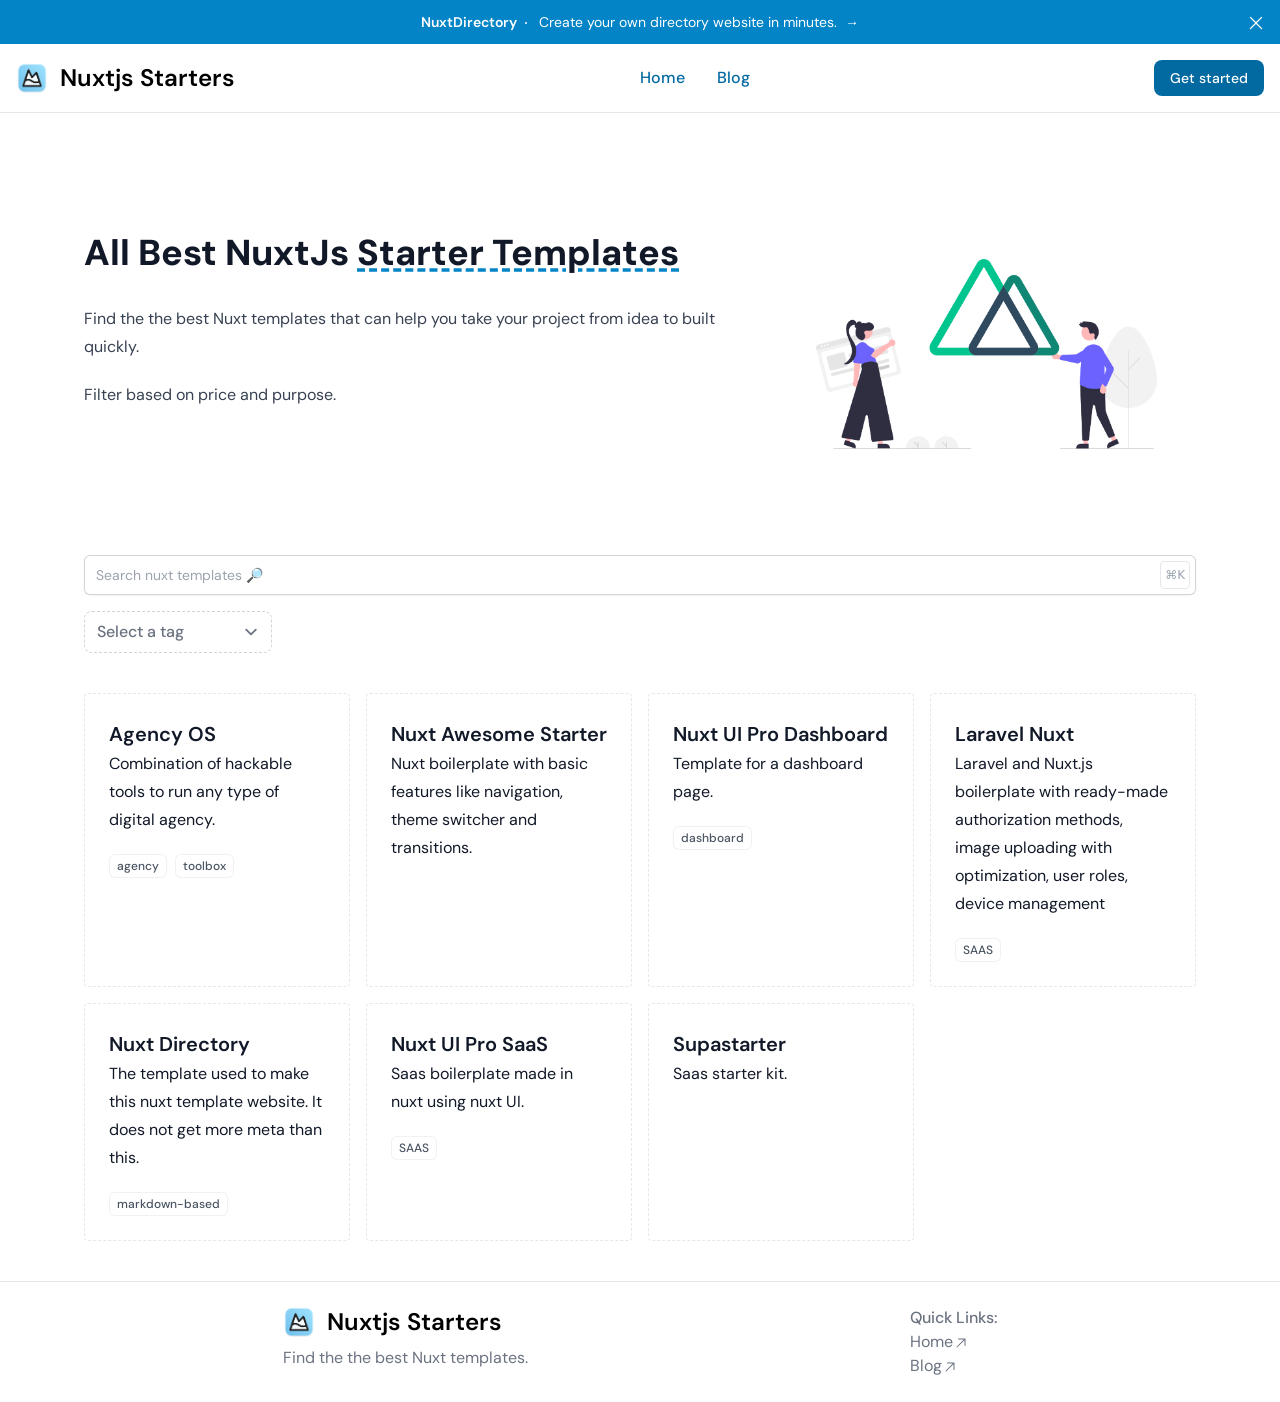
==== commit 1ab136df: "Deploying to gh-pages from @ masterkram/nuxt-directory@f1e587ed91564a9f7defa91b6b2aba3cfb995aa5 🚀" ====
--- a/index.html
+++ b/index.html
@@ -1,34 +1,34 @@
 <!DOCTYPE html><html  data-capo=""><head><meta charset="utf-8">
 <meta name="viewport" content="width=device-width, initial-scale=1">
-<style>/*! tailwindcss v3.4.4 | MIT License | https://tailwindcss.com*/*,:after,:before{border:0 solid #e5e7eb;box-sizing:border-box}:after,:before{--tw-content:""}:host,html{line-height:1.5;-webkit-text-size-adjust:100%;font-family:ui-sans-serif,system-ui,sans-serif,Apple Color Emoji,Segoe UI Emoji,Segoe UI Symbol,Noto Color Emoji;font-feature-settings:normal;font-variation-settings:normal;tab-size:4;-webkit-tap-highlight-color:transparent}body{line-height:inherit;margin:0}hr{border-top-width:1px;color:inherit;height:0}abbr:where([title]){-webkit-text-decoration:underline dotted;text-decoration:underline dotted}h1,h2,h3,h4,h5,h6{font-size:inherit;font-weight:inherit}a{color:inherit;text-decoration:inherit}b,strong{font-weight:bolder}code,kbd,pre,samp{font-family:ui-monospace,SFMono-Regular,Menlo,Monaco,Consolas,Liberation Mono,Courier New,monospace;font-feature-settings:normal;font-size:1em;font-variation-settings:normal}small{font-size:80%}sub,sup{font-size:75%;line-height:0;position:relative;vertical-align:initial}sub{bottom:-.25em}sup{top:-.5em}table{border-collapse:collapse;border-color:inherit;text-indent:0}button,input,optgroup,select,textarea{color:inherit;font-family:inherit;font-feature-settings:inherit;font-size:100%;font-variation-settings:inherit;font-weight:inherit;letter-spacing:inherit;line-height:inherit;margin:0;padding:0}button,select{text-transform:none}button,input:where([type=button]),input:where([type=reset]),input:where([type=submit]){-webkit-appearance:button;background-color:initial;background-image:none}:-moz-focusring{outline:auto}:-moz-ui-invalid{box-shadow:none}progress{vertical-align:initial}::-webkit-inner-spin-button,::-webkit-outer-spin-button{height:auto}[type=search]{-webkit-appearance:textfield;outline-offset:-2px}::-webkit-search-decoration{-webkit-appearance:none}::-webkit-file-upload-button{-webkit-appearance:button;font:inherit}summary{display:list-item}blockquote,dd,dl,figure,h1,h2,h3,h4,h5,h6,hr,p,pre{margin:0}fieldset{margin:0}fieldset,legend{padding:0}menu,ol,ul{list-style:none;margin:0;padding:0}dialog{padding:0}textarea{resize:vertical}input::placeholder,textarea::placeholder{color:#9ca3af;opacity:1}[role=button],button{cursor:pointer}:disabled{cursor:default}audio,canvas,embed,iframe,img,object,svg,video{display:block;vertical-align:middle}img,video{height:auto;max-width:100%}[hidden]{display:none}[multiple],[type=date],[type=datetime-local],[type=email],[type=month],[type=number],[type=password],[type=search],[type=tel],[type=text],[type=time],[type=url],[type=week],input:where(:not([type])),select,textarea{appearance:none;background-color:#fff;border-color:#6b7280;border-radius:0;border-width:1px;font-size:1rem;line-height:1.5rem;padding:.5rem .75rem;--tw-shadow:0 0 #0000}[multiple]:focus,[type=date]:focus,[type=datetime-local]:focus,[type=email]:focus,[type=month]:focus,[type=number]:focus,[type=password]:focus,[type=search]:focus,[type=tel]:focus,[type=text]:focus,[type=time]:focus,[type=url]:focus,[type=week]:focus,input:where(:not([type])):focus,select:focus,textarea:focus{outline:2px solid #0000;outline-offset:2px;--tw-ring-inset:var(--tw-empty,/*!*/ /*!*/);--tw-ring-offset-width:0px;--tw-ring-offset-color:#fff;--tw-ring-color:#2563eb;--tw-ring-offset-shadow:var(--tw-ring-inset) 0 0 0 var(--tw-ring-offset-width) var(--tw-ring-offset-color);--tw-ring-shadow:var(--tw-ring-inset) 0 0 0 calc(1px + var(--tw-ring-offset-width)) var(--tw-ring-color);border-color:#2563eb;box-shadow:var(--tw-ring-offset-shadow),var(--tw-ring-shadow),var(--tw-shadow)}input::placeholder,textarea::placeholder{color:#6b7280;opacity:1}::-webkit-datetime-edit-fields-wrapper{padding:0}::-webkit-date-and-time-value{min-height:1.5em;text-align:inherit}::-webkit-datetime-edit{display:inline-flex}::-webkit-datetime-edit,::-webkit-datetime-edit-day-field,::-webkit-datetime-edit-hour-field,::-webkit-datetime-edit-meridiem-field,::-webkit-datetime-edit-millisecond-field,::-webkit-datetime-edit-minute-field,::-webkit-datetime-edit-month-field,::-webkit-datetime-edit-second-field,::-webkit-datetime-edit-year-field{padding-bottom:0;padding-top:0}select{background-image:url("data:image/svg+xml;charset=utf-8,%3Csvg xmlns='http://www.w3.org/2000/svg' fill='none' viewBox='0 0 20 20'%3E%3Cpath stroke='%236b7280' stroke-linecap='round' stroke-linejoin='round' stroke-width='1.5' d='m6 8 4 4 4-4'/%3E%3C/svg%3E");background-position:right .5rem center;background-repeat:no-repeat;background-size:1.5em 1.5em;padding-right:2.5rem;-webkit-print-color-adjust:exact;print-color-adjust:exact}[multiple],[size]:where(select:not([size="1"])){background-image:none;background-position:0 0;background-repeat:unset;background-size:initial;padding-right:.75rem;-webkit-print-color-adjust:unset;print-color-adjust:unset}[type=checkbox],[type=radio]{appearance:none;background-color:#fff;background-origin:border-box;border-color:#6b7280;border-width:1px;color:#2563eb;display:inline-block;flex-shrink:0;height:1rem;padding:0;-webkit-print-color-adjust:exact;print-color-adjust:exact;-webkit-user-select:none;user-select:none;vertical-align:middle;width:1rem;--tw-shadow:0 0 #0000}[type=checkbox]{border-radius:0}[type=radio]{border-radius:100%}[type=checkbox]:focus,[type=radio]:focus{outline:2px solid #0000;outline-offset:2px;--tw-ring-inset:var(--tw-empty,/*!*/ /*!*/);--tw-ring-offset-width:2px;--tw-ring-offset-color:#fff;--tw-ring-color:#2563eb;--tw-ring-offset-shadow:var(--tw-ring-inset) 0 0 0 var(--tw-ring-offset-width) var(--tw-ring-offset-color);--tw-ring-shadow:var(--tw-ring-inset) 0 0 0 calc(2px + var(--tw-ring-offset-width)) var(--tw-ring-color);box-shadow:var(--tw-ring-offset-shadow),var(--tw-ring-shadow),var(--tw-shadow)}[type=checkbox]:checked,[type=radio]:checked{background-color:currentColor;background-position:50%;background-repeat:no-repeat;background-size:100% 100%;border-color:#0000}[type=checkbox]:checked{background-image:url("data:image/svg+xml;charset=utf-8,%3Csvg xmlns='http://www.w3.org/2000/svg' fill='%23fff' viewBox='0 0 16 16'%3E%3Cpath d='M12.207 4.793a1 1 0 0 1 0 1.414l-5 5a1 1 0 0 1-1.414 0l-2-2a1 1 0 0 1 1.414-1.414L6.5 9.086l4.293-4.293a1 1 0 0 1 1.414 0'/%3E%3C/svg%3E")}@media (forced-colors:active) {[type=checkbox]:checked{appearance:auto}}[type=radio]:checked{background-image:url("data:image/svg+xml;charset=utf-8,%3Csvg xmlns='http://www.w3.org/2000/svg' fill='%23fff' viewBox='0 0 16 16'%3E%3Ccircle cx='8' cy='8' r='3'/%3E%3C/svg%3E")}@media (forced-colors:active) {[type=radio]:checked{appearance:auto}}[type=checkbox]:checked:focus,[type=checkbox]:checked:hover,[type=checkbox]:indeterminate,[type=radio]:checked:focus,[type=radio]:checked:hover{background-color:currentColor;border-color:#0000}[type=checkbox]:indeterminate{background-image:url("data:image/svg+xml;charset=utf-8,%3Csvg xmlns='http://www.w3.org/2000/svg' fill='none' viewBox='0 0 16 16'%3E%3Cpath stroke='%23fff' stroke-linecap='round' stroke-linejoin='round' stroke-width='2' d='M4 8h8'/%3E%3C/svg%3E");background-position:50%;background-repeat:no-repeat;background-size:100% 100%}@media (forced-colors:active) {[type=checkbox]:indeterminate{appearance:auto}}[type=checkbox]:indeterminate:focus,[type=checkbox]:indeterminate:hover{background-color:currentColor;border-color:#0000}[type=file]{background:unset;border-color:inherit;border-radius:0;border-width:0;font-size:unset;line-height:inherit;padding:0}[type=file]:focus{outline:1px solid ButtonText;outline:1px auto -webkit-focus-ring-color}*,::backdrop,:after,:before{--tw-border-spacing-x:0;--tw-border-spacing-y:0;--tw-translate-x:0;--tw-translate-y:0;--tw-rotate:0;--tw-skew-x:0;--tw-skew-y:0;--tw-scale-x:1;--tw-scale-y:1;--tw-pan-x: ;--tw-pan-y: ;--tw-pinch-zoom: ;--tw-scroll-snap-strictness:proximity;--tw-gradient-from-position: ;--tw-gradient-via-position: ;--tw-gradient-to-position: ;--tw-ordinal: ;--tw-slashed-zero: ;--tw-numeric-figure: ;--tw-numeric-spacing: ;--tw-numeric-fraction: ;--tw-ring-inset: ;--tw-ring-offset-width:0px;--tw-ring-offset-color:#fff;--tw-ring-color:#3b82f680;--tw-ring-offset-shadow:0 0 #0000;--tw-ring-shadow:0 0 #0000;--tw-shadow:0 0 #0000;--tw-shadow-colored:0 0 #0000;--tw-blur: ;--tw-brightness: ;--tw-contrast: ;--tw-grayscale: ;--tw-hue-rotate: ;--tw-invert: ;--tw-saturate: ;--tw-sepia: ;--tw-drop-shadow: ;--tw-backdrop-blur: ;--tw-backdrop-brightness: ;--tw-backdrop-contrast: ;--tw-backdrop-grayscale: ;--tw-backdrop-hue-rotate: ;--tw-backdrop-invert: ;--tw-backdrop-opacity: ;--tw-backdrop-saturate: ;--tw-backdrop-sepia: ;--tw-contain-size: ;--tw-contain-layout: ;--tw-contain-paint: ;--tw-contain-style: }.prose{color:var(--tw-prose-body);max-width:65ch}.prose :where(p):not(:where([class~=not-prose],[class~=not-prose] *)){margin-bottom:1.25em;margin-top:1.25em}.prose :where([class~=lead]):not(:where([class~=not-prose],[class~=not-prose] *)){color:var(--tw-prose-lead);font-size:1.25em;line-height:1.6;margin-bottom:1.2em;margin-top:1.2em}.prose :where(a):not(:where([class~=not-prose],[class~=not-prose] *)){color:var(--tw-prose-links);font-weight:500;text-decoration:underline}.prose :where(strong):not(:where([class~=not-prose],[class~=not-prose] *)){color:var(--tw-prose-bold);font-weight:600}.prose :where(a strong):not(:where([class~=not-prose],[class~=not-prose] *)){color:inherit}.prose :where(blockquote strong):not(:where([class~=not-prose],[class~=not-prose] *)){color:inherit}.prose :where(thead th strong):not(:where([class~=not-prose],[class~=not-prose] *)){color:inherit}.prose :where(ol):not(:where([class~=not-prose],[class~=not-prose] *)){list-style-type:decimal;margin-bottom:1.25em;margin-top:1.25em;padding-inline-start:1.625em}.prose :where(ol[type=A]):not(:where([class~=not-prose],[class~=not-prose] *)){list-style-type:upper-alpha}.prose :where(ol[type=a]):not(:where([class~=not-prose],[class~=not-prose] *)){list-style-type:lower-alpha}.prose :where(ol[type=A s]):not(:where([class~=not-prose],[class~=not-prose] *)){list-style-type:upper-alpha}.prose :where(ol[type=a s]):not(:where([class~=not-prose],[class~=not-prose] *)){list-style-type:lower-alpha}.prose :where(ol[type=I]):not(:where([class~=not-prose],[class~=not-prose] *)){list-style-type:upper-roman}.prose :where(ol[type=i]):not(:where([class~=not-prose],[class~=not-prose] *)){list-style-type:lower-roman}.prose :where(ol[type=I s]):not(:where([class~=not-prose],[class~=not-prose] *)){list-style-type:upper-roman}.prose :where(ol[type=i s]):not(:where([class~=not-prose],[class~=not-prose] *)){list-style-type:lower-roman}.prose :where(ol[type="1"]):not(:where([class~=not-prose],[class~=not-prose] *)){list-style-type:decimal}.prose :where(ul):not(:where([class~=not-prose],[class~=not-prose] *)){list-style-type:disc;margin-bottom:1.25em;margin-top:1.25em;padding-inline-start:1.625em}.prose :where(ol>li):not(:where([class~=not-prose],[class~=not-prose] *))::marker{color:var(--tw-prose-counters);font-weight:400}.prose :where(ul>li):not(:where([class~=not-prose],[class~=not-prose] *))::marker{color:var(--tw-prose-bullets)}.prose :where(dt):not(:where([class~=not-prose],[class~=not-prose] *)){color:var(--tw-prose-headings);font-weight:600;margin-top:1.25em}.prose :where(hr):not(:where([class~=not-prose],[class~=not-prose] *)){border-color:var(--tw-prose-hr);border-top-width:1px;margin-bottom:3em;margin-top:3em}.prose :where(blockquote):not(:where([class~=not-prose],[class~=not-prose] *)){border-inline-start-color:var(--tw-prose-quote-borders);border-inline-start-width:.25rem;color:var(--tw-prose-quotes);font-style:italic;font-weight:500;margin-bottom:1.6em;margin-top:1.6em;padding-inline-start:1em;quotes:"\201C""\201D""\2018""\2019"}.prose :where(blockquote p:first-of-type):not(:where([class~=not-prose],[class~=not-prose] *)):before{content:open-quote}.prose :where(blockquote p:last-of-type):not(:where([class~=not-prose],[class~=not-prose] *)):after{content:close-quote}.prose :where(h1):not(:where([class~=not-prose],[class~=not-prose] *)){color:var(--tw-prose-headings);font-size:2.25em;font-weight:800;line-height:1.1111111;margin-bottom:.8888889em;margin-top:0}.prose :where(h1 strong):not(:where([class~=not-prose],[class~=not-prose] *)){color:inherit;font-weight:900}.prose :where(h2):not(:where([class~=not-prose],[class~=not-prose] *)){color:var(--tw-prose-headings);font-size:1.5em;font-weight:700;line-height:1.3333333;margin-bottom:1em;margin-top:2em}.prose :where(h2 strong):not(:where([class~=not-prose],[class~=not-prose] *)){color:inherit;font-weight:800}.prose :where(h3):not(:where([class~=not-prose],[class~=not-prose] *)){color:var(--tw-prose-headings);font-size:1.25em;font-weight:600;line-height:1.6;margin-bottom:.6em;margin-top:1.6em}.prose :where(h3 strong):not(:where([class~=not-prose],[class~=not-prose] *)){color:inherit;font-weight:700}.prose :where(h4):not(:where([class~=not-prose],[class~=not-prose] *)){color:var(--tw-prose-headings);font-weight:600;line-height:1.5;margin-bottom:.5em;margin-top:1.5em}.prose :where(h4 strong):not(:where([class~=not-prose],[class~=not-prose] *)){color:inherit;font-weight:700}.prose :where(img):not(:where([class~=not-prose],[class~=not-prose] *)){margin-bottom:2em;margin-top:2em}.prose :where(picture):not(:where([class~=not-prose],[class~=not-prose] *)){display:block;margin-bottom:2em;margin-top:2em}.prose :where(video):not(:where([class~=not-prose],[class~=not-prose] *)){margin-bottom:2em;margin-top:2em}.prose :where(kbd):not(:where([class~=not-prose],[class~=not-prose] *)){border-radius:.3125rem;box-shadow:0 0 0 1px rgb(var(--tw-prose-kbd-shadows)/10%),0 3px 0 rgb(var(--tw-prose-kbd-shadows)/10%);color:var(--tw-prose-kbd);font-family:inherit;font-size:.875em;font-weight:500;padding-inline-end:.375em;padding-bottom:.1875em;padding-top:.1875em;padding-inline-start:.375em}.prose :where(code):not(:where([class~=not-prose],[class~=not-prose] *)){color:var(--tw-prose-code);font-size:.875em;font-weight:600}.prose :where(code):not(:where([class~=not-prose],[class~=not-prose] *)):before{content:"`"}.prose :where(code):not(:where([class~=not-prose],[class~=not-prose] *)):after{content:"`"}.prose :where(a code):not(:where([class~=not-prose],[class~=not-prose] *)){color:inherit}.prose :where(h1 code):not(:where([class~=not-prose],[class~=not-prose] *)){color:inherit}.prose :where(h2 code):not(:where([class~=not-prose],[class~=not-prose] *)){color:inherit;font-size:.875em}.prose :where(h3 code):not(:where([class~=not-prose],[class~=not-prose] *)){color:inherit;font-size:.9em}.prose :where(h4 code):not(:where([class~=not-prose],[class~=not-prose] *)){color:inherit}.prose :where(blockquote code):not(:where([class~=not-prose],[class~=not-prose] *)){color:inherit}.prose :where(thead th code):not(:where([class~=not-prose],[class~=not-prose] *)){color:inherit}.prose :where(pre):not(:where([class~=not-prose],[class~=not-prose] *)){background-color:var(--tw-prose-pre-bg);border-radius:.375rem;color:var(--tw-prose-pre-code);font-size:.875em;font-weight:400;line-height:1.7142857;margin-bottom:1.7142857em;margin-top:1.7142857em;overflow-x:auto;padding-inline-end:1.1428571em;padding-bottom:.8571429em;padding-top:.8571429em;padding-inline-start:1.1428571em}.prose :where(pre code):not(:where([class~=not-prose],[class~=not-prose] *)){background-color:initial;border-radius:0;border-width:0;color:inherit;font-family:inherit;font-size:inherit;font-weight:inherit;line-height:inherit;padding:0}.prose :where(pre code):not(:where([class~=not-prose],[class~=not-prose] *)):before{content:none}.prose :where(pre code):not(:where([class~=not-prose],[class~=not-prose] *)):after{content:none}.prose :where(table):not(:where([class~=not-prose],[class~=not-prose] *)){font-size:.875em;line-height:1.7142857;margin-bottom:2em;margin-top:2em;table-layout:auto;text-align:start;width:100%}.prose :where(thead):not(:where([class~=not-prose],[class~=not-prose] *)){border-bottom-color:var(--tw-prose-th-borders);border-bottom-width:1px}.prose :where(thead th):not(:where([class~=not-prose],[class~=not-prose] *)){color:var(--tw-prose-headings);font-weight:600;padding-inline-end:.5714286em;padding-bottom:.5714286em;padding-inline-start:.5714286em;vertical-align:bottom}.prose :where(tbody tr):not(:where([class~=not-prose],[class~=not-prose] *)){border-bottom-color:var(--tw-prose-td-borders);border-bottom-width:1px}.prose :where(tbody tr:last-child):not(:where([class~=not-prose],[class~=not-prose] *)){border-bottom-width:0}.prose :where(tbody td):not(:where([class~=not-prose],[class~=not-prose] *)){vertical-align:initial}.prose :where(tfoot):not(:where([class~=not-prose],[class~=not-prose] *)){border-top-color:var(--tw-prose-th-borders);border-top-width:1px}.prose :where(tfoot td):not(:where([class~=not-prose],[class~=not-prose] *)){vertical-align:top}.prose :where(figure>*):not(:where([class~=not-prose],[class~=not-prose] *)){margin-bottom:0;margin-top:0}.prose :where(figcaption):not(:where([class~=not-prose],[class~=not-prose] *)){color:var(--tw-prose-captions);font-size:.875em;line-height:1.4285714;margin-top:.8571429em}.prose{--tw-prose-body:#374151;--tw-prose-headings:#111827;--tw-prose-lead:#4b5563;--tw-prose-links:#111827;--tw-prose-bold:#111827;--tw-prose-counters:#6b7280;--tw-prose-bullets:#d1d5db;--tw-prose-hr:#e5e7eb;--tw-prose-quotes:#111827;--tw-prose-quote-borders:#e5e7eb;--tw-prose-captions:#6b7280;--tw-prose-kbd:#111827;--tw-prose-kbd-shadows:17 24 39;--tw-prose-code:#111827;--tw-prose-pre-code:#e5e7eb;--tw-prose-pre-bg:#1f2937;--tw-prose-th-borders:#d1d5db;--tw-prose-td-borders:#e5e7eb;--tw-prose-invert-body:#d1d5db;--tw-prose-invert-headings:#fff;--tw-prose-invert-lead:#9ca3af;--tw-prose-invert-links:#fff;--tw-prose-invert-bold:#fff;--tw-prose-invert-counters:#9ca3af;--tw-prose-invert-bullets:#4b5563;--tw-prose-invert-hr:#374151;--tw-prose-invert-quotes:#f3f4f6;--tw-prose-invert-quote-borders:#374151;--tw-prose-invert-captions:#9ca3af;--tw-prose-invert-kbd:#fff;--tw-prose-invert-kbd-shadows:255 255 255;--tw-prose-invert-code:#fff;--tw-prose-invert-pre-code:#d1d5db;--tw-prose-invert-pre-bg:#00000080;--tw-prose-invert-th-borders:#4b5563;--tw-prose-invert-td-borders:#374151;font-size:1rem;line-height:1.75}.prose :where(picture>img):not(:where([class~=not-prose],[class~=not-prose] *)){margin-bottom:0;margin-top:0}.prose :where(li):not(:where([class~=not-prose],[class~=not-prose] *)){margin-bottom:.5em;margin-top:.5em}.prose :where(ol>li):not(:where([class~=not-prose],[class~=not-prose] *)){padding-inline-start:.375em}.prose :where(ul>li):not(:where([class~=not-prose],[class~=not-prose] *)){padding-inline-start:.375em}.prose :where(.prose>ul>li p):not(:where([class~=not-prose],[class~=not-prose] *)){margin-bottom:.75em;margin-top:.75em}.prose :where(.prose>ul>li>p:first-child):not(:where([class~=not-prose],[class~=not-prose] *)){margin-top:1.25em}.prose :where(.prose>ul>li>p:last-child):not(:where([class~=not-prose],[class~=not-prose] *)){margin-bottom:1.25em}.prose :where(.prose>ol>li>p:first-child):not(:where([class~=not-prose],[class~=not-prose] *)){margin-top:1.25em}.prose :where(.prose>ol>li>p:last-child):not(:where([class~=not-prose],[class~=not-prose] *)){margin-bottom:1.25em}.prose :where(ul ul,ul ol,ol ul,ol ol):not(:where([class~=not-prose],[class~=not-prose] *)){margin-bottom:.75em;margin-top:.75em}.prose :where(dl):not(:where([class~=not-prose],[class~=not-prose] *)){margin-bottom:1.25em;margin-top:1.25em}.prose :where(dd):not(:where([class~=not-prose],[class~=not-prose] *)){margin-top:.5em;padding-inline-start:1.625em}.prose :where(hr+*):not(:where([class~=not-prose],[class~=not-prose] *)){margin-top:0}.prose :where(h2+*):not(:where([class~=not-prose],[class~=not-prose] *)){margin-top:0}.prose :where(h3+*):not(:where([class~=not-prose],[class~=not-prose] *)){margin-top:0}.prose :where(h4+*):not(:where([class~=not-prose],[class~=not-prose] *)){margin-top:0}.prose :where(thead th:first-child):not(:where([class~=not-prose],[class~=not-prose] *)){padding-inline-start:0}.prose :where(thead th:last-child):not(:where([class~=not-prose],[class~=not-prose] *)){padding-inline-end:0}.prose :where(tbody td,tfoot td):not(:where([class~=not-prose],[class~=not-prose] *)){padding-inline-end:.5714286em;padding-bottom:.5714286em;padding-top:.5714286em;padding-inline-start:.5714286em}.prose :where(tbody td:first-child,tfoot td:first-child):not(:where([class~=not-prose],[class~=not-prose] *)){padding-inline-start:0}.prose :where(tbody td:last-child,tfoot td:last-child):not(:where([class~=not-prose],[class~=not-prose] *)){padding-inline-end:0}.prose :where(figure):not(:where([class~=not-prose],[class~=not-prose] *)){margin-bottom:2em;margin-top:2em}.prose :where(.prose>:first-child):not(:where([class~=not-prose],[class~=not-prose] *)){margin-top:0}.prose :where(.prose>:last-child):not(:where([class~=not-prose],[class~=not-prose] *)){margin-bottom:0}.sr-only{height:1px;margin:-1px;overflow:hidden;padding:0;position:absolute;width:1px;clip:rect(0,0,0,0);border-width:0;white-space:nowrap}.pointer-events-none{pointer-events:none}.absolute{position:absolute}.relative{position:relative}.inset-y-0{bottom:0;top:0}.-top-3{top:-.75rem}.left-0{left:0}.right-0{right:0}.start-0{inset-inline-start:0}.z-10{z-index:10}.z-20{z-index:20}.-m-3{margin:-.75rem}.m-0{margin:0}.mx-2{margin-left:.5rem;margin-right:.5rem}.mx-auto{margin-left:auto;margin-right:auto}.mb-10{margin-bottom:2.5rem}.mt-1{margin-top:.25rem}.mt-4{margin-top:1rem}.block{display:block}.inline{display:inline}.flex{display:flex}.inline-flex{display:inline-flex}.grid{display:grid}.hidden{display:none}.h-0{height:0}.h-0\.5{height:.125rem}.h-10{height:2.5rem}.h-5{height:1.25rem}.h-8{height:2rem}.max-h-60{max-height:15rem}.max-h-64{max-height:16rem}.w-0{width:0}.w-0\.5{width:.125rem}.w-10{width:2.5rem}.w-5{width:1.25rem}.w-full{width:100%}.max-w-3xl{max-width:48rem}.max-w-none{max-width:none}.max-w-prose{max-width:65ch}.max-w-screen-xl{max-width:1280px}.flex-1{flex:1 1 0%}.cursor-default{cursor:default}.select-none{-webkit-user-select:none;user-select:none}.grid-cols-4{grid-template-columns:repeat(4,minmax(0,1fr))}.flex-col{flex-direction:column}.flex-wrap{flex-wrap:wrap}.items-start{align-items:flex-start}.items-center{align-items:center}.justify-end{justify-content:flex-end}.justify-center{justify-content:center}.justify-between{justify-content:space-between}.gap-10{gap:2.5rem}.gap-2{gap:.5rem}.gap-4{gap:1rem}.gap-8{gap:2rem}.gap-x-6{column-gap:1.5rem}.space-x-3>:not([hidden])~:not([hidden]){--tw-space-x-reverse:0;margin-left:calc(.75rem*(1 - var(--tw-space-x-reverse)));margin-right:calc(.75rem*var(--tw-space-x-reverse))}.self-center{align-self:center}.overflow-auto{overflow:auto}.truncate{overflow:hidden;text-overflow:ellipsis}.truncate,.whitespace-nowrap{white-space:nowrap}.rounded{border-radius:.25rem}.rounded-full{border-radius:9999px}.rounded-lg{border-radius:.5rem}.rounded-md{border-radius:.375rem}.border{border-width:1px}.border-0{border-width:0}.border-b{border-bottom-width:1px}.border-dashed{border-style:dashed}.border-gray-100{--tw-border-opacity:1;border-color:rgb(243 244 246/var(--tw-border-opacity))}.border-gray-200{--tw-border-opacity:1;border-color:rgb(229 231 235/var(--tw-border-opacity))}.border-gray-300{--tw-border-opacity:1;border-color:rgb(209 213 219/var(--tw-border-opacity))}.bg-amber-100{--tw-bg-opacity:1;background-color:rgb(254 243 199/var(--tw-bg-opacity))}.bg-gray-100{--tw-bg-opacity:1;background-color:rgb(243 244 246/var(--tw-bg-opacity))}.bg-gray-50{--tw-bg-opacity:1;background-color:rgb(249 250 251/var(--tw-bg-opacity))}.bg-primary-600{--tw-bg-opacity:1;background-color:rgb(2 132 199/var(--tw-bg-opacity))}.bg-primary-700{--tw-bg-opacity:1;background-color:rgb(3 105 161/var(--tw-bg-opacity))}.bg-white{--tw-bg-opacity:1;background-color:rgb(255 255 255/var(--tw-bg-opacity))}.fill-current{fill:currentColor}.p-0{padding:0}.p-1{padding:.25rem}.p-2{padding:.5rem}.p-3{padding:.75rem}.p-4{padding:1rem}.p-6{padding:1.5rem}.px-1{padding-left:.25rem;padding-right:.25rem}.px-2{padding-left:.5rem;padding-right:.5rem}.px-3{padding-left:.75rem;padding-right:.75rem}.px-3\.5{padding-left:.875rem;padding-right:.875rem}.px-4{padding-left:1rem;padding-right:1rem}.px-5{padding-left:1.25rem;padding-right:1.25rem}.px-6{padding-left:1.5rem;padding-right:1.5rem}.py-0{padding-bottom:0;padding-top:0}.py-0\.5{padding-bottom:.125rem;padding-top:.125rem}.py-1{padding-bottom:.25rem;padding-top:.25rem}.py-1\.5{padding-bottom:.375rem;padding-top:.375rem}.py-10{padding-bottom:2.5rem;padding-top:2.5rem}.py-2{padding-bottom:.5rem;padding-top:.5rem}.py-2\.5{padding-bottom:.625rem;padding-top:.625rem}.pb-10{padding-bottom:2.5rem}.pb-20{padding-bottom:5rem}.pl-10{padding-left:2.5rem}.pl-3{padding-left:.75rem}.pr-1{padding-right:.25rem}.pr-1\.5{padding-right:.375rem}.pr-10{padding-right:2.5rem}.pr-14{padding-right:3.5rem}.pr-2{padding-right:.5rem}.pr-4{padding-right:1rem}.pt-20{padding-top:5rem}.text-left{text-align:left}.text-center{text-align:center}.font-display{font-family:DM Sans}.font-sans{font-family:ui-sans-serif,system-ui,sans-serif,Apple Color Emoji,Segoe UI Emoji,Segoe UI Symbol,Noto Color Emoji}.text-2xl{font-size:1.5rem;line-height:2rem}.text-base{font-size:1rem;line-height:1.5rem}.text-sm{font-size:.875rem;line-height:1.25rem}.text-xs{font-size:.75rem;line-height:1rem}.font-medium{font-weight:500}.font-normal{font-weight:400}.font-semibold{font-weight:600}.leading-6{line-height:1.5rem}.text-amber-600{--tw-text-opacity:1;color:rgb(217 119 6/var(--tw-text-opacity))}.text-amber-900{--tw-text-opacity:1;color:rgb(120 53 15/var(--tw-text-opacity))}.text-gray-400{--tw-text-opacity:1;color:rgb(156 163 175/var(--tw-text-opacity))}.text-gray-500{--tw-text-opacity:1;color:rgb(107 114 128/var(--tw-text-opacity))}.text-gray-600{--tw-text-opacity:1;color:rgb(75 85 99/var(--tw-text-opacity))}.text-gray-900{--tw-text-opacity:1;color:rgb(17 24 39/var(--tw-text-opacity))}.text-white{--tw-text-opacity:1;color:rgb(255 255 255/var(--tw-text-opacity))}.underline{text-decoration-line:underline}.decoration-primary-600{text-decoration-color:#0284c7}.underline-offset-4{text-underline-offset:4px}.opacity-0{opacity:0}.opacity-100{opacity:1}.shadow-lg{--tw-shadow:0 10px 15px -3px #0000001a,0 4px 6px -4px #0000001a;--tw-shadow-colored:0 10px 15px -3px var(--tw-shadow-color),0 4px 6px -4px var(--tw-shadow-color)}.shadow-lg,.shadow-md{box-shadow:var(--tw-ring-offset-shadow,0 0 #0000),var(--tw-ring-shadow,0 0 #0000),var(--tw-shadow)}.shadow-md{--tw-shadow:0 4px 6px -1px #0000001a,0 2px 4px -2px #0000001a;--tw-shadow-colored:0 4px 6px -1px var(--tw-shadow-color),0 2px 4px -2px var(--tw-shadow-color)}.shadow-sm{--tw-shadow:0 1px 2px 0 #0000000d;--tw-shadow-colored:0 1px 2px 0 var(--tw-shadow-color);box-shadow:var(--tw-ring-offset-shadow,0 0 #0000),var(--tw-ring-shadow,0 0 #0000),var(--tw-shadow)}.ring-1{--tw-ring-offset-shadow:var(--tw-ring-inset) 0 0 0 var(--tw-ring-offset-width) var(--tw-ring-offset-color);--tw-ring-shadow:var(--tw-ring-inset) 0 0 0 calc(1px + var(--tw-ring-offset-width)) var(--tw-ring-color);box-shadow:var(--tw-ring-offset-shadow),var(--tw-ring-shadow),var(--tw-shadow,0 0 #0000)}.ring-inset{--tw-ring-inset:inset}.ring-black\/5{--tw-ring-color:#0000000d}.ring-gray-300{--tw-ring-opacity:1;--tw-ring-color:rgb(209 213 219/var(--tw-ring-opacity))}.ring-gray-500\/10{--tw-ring-color:#6b72801a}.transition{transition-duration:.15s;transition-property:color,background-color,border-color,text-decoration-color,fill,stroke,opacity,box-shadow,transform,filter,-webkit-backdrop-filter;transition-property:color,background-color,border-color,text-decoration-color,fill,stroke,opacity,box-shadow,transform,filter,backdrop-filter;transition-property:color,background-color,border-color,text-decoration-color,fill,stroke,opacity,box-shadow,transform,filter,backdrop-filter,-webkit-backdrop-filter;transition-timing-function:cubic-bezier(.4,0,.2,1)}.duration-100{transition-duration:.1s}.ease-in{transition-timing-function:cubic-bezier(.4,0,1,1)}.dark\:prose-invert:is(.dark *){--tw-prose-body:var(--tw-prose-invert-body);--tw-prose-headings:var(--tw-prose-invert-headings);--tw-prose-lead:var(--tw-prose-invert-lead);--tw-prose-links:var(--tw-prose-invert-links);--tw-prose-bold:var(--tw-prose-invert-bold);--tw-prose-counters:var(--tw-prose-invert-counters);--tw-prose-bullets:var(--tw-prose-invert-bullets);--tw-prose-hr:var(--tw-prose-invert-hr);--tw-prose-quotes:var(--tw-prose-invert-quotes);--tw-prose-quote-borders:var(--tw-prose-invert-quote-borders);--tw-prose-captions:var(--tw-prose-invert-captions);--tw-prose-kbd:var(--tw-prose-invert-kbd);--tw-prose-kbd-shadows:var(--tw-prose-invert-kbd-shadows);--tw-prose-code:var(--tw-prose-invert-code);--tw-prose-pre-code:var(--tw-prose-invert-pre-code);--tw-prose-pre-bg:var(--tw-prose-invert-pre-bg);--tw-prose-th-borders:var(--tw-prose-invert-th-borders);--tw-prose-td-borders:var(--tw-prose-invert-td-borders)}.placeholder\:text-gray-400::placeholder{--tw-text-opacity:1;color:rgb(156 163 175/var(--tw-text-opacity))}.hover\:bg-gray-100:hover{--tw-bg-opacity:1;background-color:rgb(243 244 246/var(--tw-bg-opacity))}.hover\:bg-primary-800:hover{--tw-bg-opacity:1;background-color:rgb(7 89 133/var(--tw-bg-opacity))}.focus\:outline-none:focus{outline:2px solid #0000;outline-offset:2px}.focus\:ring-2:focus{--tw-ring-offset-shadow:var(--tw-ring-inset) 0 0 0 var(--tw-ring-offset-width) var(--tw-ring-offset-color);--tw-ring-shadow:var(--tw-ring-inset) 0 0 0 calc(2px + var(--tw-ring-offset-width)) var(--tw-ring-color)}.focus\:ring-2:focus,.focus\:ring-4:focus{box-shadow:var(--tw-ring-offset-shadow),var(--tw-ring-shadow),var(--tw-shadow,0 0 #0000)}.focus\:ring-4:focus{--tw-ring-offset-shadow:var(--tw-ring-inset) 0 0 0 var(--tw-ring-offset-width) var(--tw-ring-offset-color);--tw-ring-shadow:var(--tw-ring-inset) 0 0 0 calc(4px + var(--tw-ring-offset-width)) var(--tw-ring-color)}.focus\:ring-inset:focus{--tw-ring-inset:inset}.focus\:ring-gray-200:focus{--tw-ring-opacity:1;--tw-ring-color:rgb(229 231 235/var(--tw-ring-opacity))}.focus\:ring-primary-300:focus{--tw-ring-opacity:1;--tw-ring-color:rgb(125 211 252/var(--tw-ring-opacity))}.focus\:ring-primary-600:focus{--tw-ring-opacity:1;--tw-ring-color:rgb(2 132 199/var(--tw-ring-opacity))}.focus-visible\:border-indigo-500:focus-visible{--tw-border-opacity:1;border-color:rgb(99 102 241/var(--tw-border-opacity))}.focus-visible\:outline-offset-\[-4px\]:focus-visible{outline-offset:-4px}.focus-visible\:ring-2:focus-visible{--tw-ring-offset-shadow:var(--tw-ring-inset) 0 0 0 var(--tw-ring-offset-width) var(--tw-ring-offset-color);--tw-ring-shadow:var(--tw-ring-inset) 0 0 0 calc(2px + var(--tw-ring-offset-width)) var(--tw-ring-color);box-shadow:var(--tw-ring-offset-shadow),var(--tw-ring-shadow),var(--tw-shadow,0 0 #0000)}.focus-visible\:ring-white\/75:focus-visible{--tw-ring-color:#ffffffbf}.focus-visible\:ring-offset-2:focus-visible{--tw-ring-offset-width:2px}.focus-visible\:ring-offset-orange-300:focus-visible{--tw-ring-offset-color:#fdba74}.group:hover .group-hover\:border-primary-500{--tw-border-opacity:1;border-color:rgb(14 165 233/var(--tw-border-opacity))}.prose-a\:border-b :is(:where(a):not(:where([class~=not-prose],[class~=not-prose] *))){border-bottom-width:1px}.prose-a\:border-dashed :is(:where(a):not(:where([class~=not-prose],[class~=not-prose] *))){border-style:dashed}.prose-a\:font-normal :is(:where(a):not(:where([class~=not-prose],[class~=not-prose] *))){font-weight:400}.prose-a\:no-underline :is(:where(a):not(:where([class~=not-prose],[class~=not-prose] *))){text-decoration-line:none}.hover\:prose-a\:border-solid :is(:where(a):not(:where([class~=not-prose],[class~=not-prose] *))):hover{border-style:solid}.hover\:prose-a\:border-primary-400 :is(:where(a):not(:where([class~=not-prose],[class~=not-prose] *))):hover{--tw-border-opacity:1;border-color:rgb(56 189 248/var(--tw-border-opacity))}.hover\:prose-a\:text-primary-400 :is(:where(a):not(:where([class~=not-prose],[class~=not-prose] *))):hover{--tw-text-opacity:1;color:rgb(56 189 248/var(--tw-text-opacity))}.prose-pre\:bg-gray-100 :is(:where(pre):not(:where([class~=not-prose],[class~=not-prose] *))){--tw-bg-opacity:1;background-color:rgb(243 244 246/var(--tw-bg-opacity))}.dark\:border-gray-600:is(.dark *){--tw-border-opacity:1;border-color:rgb(75 85 99/var(--tw-border-opacity))}.dark\:border-gray-700:is(.dark *){--tw-border-opacity:1;border-color:rgb(55 65 81/var(--tw-border-opacity))}.dark\:bg-gray-800:is(.dark *){--tw-bg-opacity:1;background-color:rgb(31 41 55/var(--tw-bg-opacity))}.dark\:bg-gray-900:is(.dark *){--tw-bg-opacity:1;background-color:rgb(17 24 39/var(--tw-bg-opacity))}.dark\:bg-primary-600:is(.dark *){--tw-bg-opacity:1;background-color:rgb(2 132 199/var(--tw-bg-opacity))}.dark\:text-gray-400:is(.dark *){--tw-text-opacity:1;color:rgb(156 163 175/var(--tw-text-opacity))}.dark\:text-white:is(.dark *){--tw-text-opacity:1;color:rgb(255 255 255/var(--tw-text-opacity))}.dark\:hover\:bg-gray-700:hover:is(.dark *){--tw-bg-opacity:1;background-color:rgb(55 65 81/var(--tw-bg-opacity))}.dark\:hover\:bg-primary-700:hover:is(.dark *){--tw-bg-opacity:1;background-color:rgb(3 105 161/var(--tw-bg-opacity))}.dark\:focus\:ring-gray-600:focus:is(.dark *){--tw-ring-opacity:1;--tw-ring-color:rgb(75 85 99/var(--tw-ring-opacity))}.dark\:focus\:ring-primary-800:focus:is(.dark *){--tw-ring-opacity:1;--tw-ring-color:rgb(7 89 133/var(--tw-ring-opacity))}.dark\:prose-pre\:bg-gray-900 :is(:where(pre):not(:where([class~=not-prose],[class~=not-prose] *))):is(.dark *){--tw-bg-opacity:1;background-color:rgb(17 24 39/var(--tw-bg-opacity))}@media (min-width:640px){.sm\:px-3{padding-left:.75rem;padding-right:.75rem}.sm\:px-3\.5{padding-left:.875rem;padding-right:.875rem}.sm\:text-sm{font-size:.875rem;line-height:1.25rem}.sm\:leading-6{line-height:1.5rem}.sm\:before\:flex-1:before{content:var(--tw-content);flex:1 1 0%}}@media (min-width:768px){.md\:order-1{order:1}.md\:order-2{order:2}.md\:mt-0{margin-top:0}.md\:flex{display:flex}.md\:hidden{display:none}.md\:w-auto{width:auto}.md\:flex-row{flex-direction:row}.md\:space-x-0>:not([hidden])~:not([hidden]){--tw-space-x-reverse:0;margin-left:calc(0px*(1 - var(--tw-space-x-reverse)));margin-right:calc(0px*var(--tw-space-x-reverse))}.md\:space-x-8>:not([hidden])~:not([hidden]){--tw-space-x-reverse:0;margin-left:calc(2rem*(1 - var(--tw-space-x-reverse)));margin-right:calc(2rem*var(--tw-space-x-reverse))}.md\:border-0{border-width:0}.md\:bg-transparent{background-color:initial}.md\:bg-white{--tw-bg-opacity:1;background-color:rgb(255 255 255/var(--tw-bg-opacity))}.md\:p-0{padding:0}.md\:text-primary-700{--tw-text-opacity:1;color:rgb(3 105 161/var(--tw-text-opacity))}.md\:dark\:bg-gray-900:is(.dark *){--tw-bg-opacity:1;background-color:rgb(17 24 39/var(--tw-bg-opacity))}.md\:dark\:text-primary-500:is(.dark *){--tw-text-opacity:1;color:rgb(14 165 233/var(--tw-text-opacity))}}@media (min-width:1280px){.xl\:max-w-6xl{max-width:72rem}}.rtl\:space-x-reverse:where([dir=rtl],[dir=rtl] *)>:not([hidden])~:not([hidden]){--tw-space-x-reverse:1}</style>
+<style>/*! tailwindcss v3.4.4 | MIT License | https://tailwindcss.com*/*,:after,:before{border:0 solid #e5e7eb;box-sizing:border-box}:after,:before{--tw-content:""}:host,html{line-height:1.5;-webkit-text-size-adjust:100%;font-family:ui-sans-serif,system-ui,sans-serif,Apple Color Emoji,Segoe UI Emoji,Segoe UI Symbol,Noto Color Emoji;font-feature-settings:normal;font-variation-settings:normal;tab-size:4;-webkit-tap-highlight-color:transparent}body{line-height:inherit;margin:0}hr{border-top-width:1px;color:inherit;height:0}abbr:where([title]){-webkit-text-decoration:underline dotted;text-decoration:underline dotted}h1,h2,h3,h4,h5,h6{font-size:inherit;font-weight:inherit}a{color:inherit;text-decoration:inherit}b,strong{font-weight:bolder}code,kbd,pre,samp{font-family:ui-monospace,SFMono-Regular,Menlo,Monaco,Consolas,Liberation Mono,Courier New,monospace;font-feature-settings:normal;font-size:1em;font-variation-settings:normal}small{font-size:80%}sub,sup{font-size:75%;line-height:0;position:relative;vertical-align:initial}sub{bottom:-.25em}sup{top:-.5em}table{border-collapse:collapse;border-color:inherit;text-indent:0}button,input,optgroup,select,textarea{color:inherit;font-family:inherit;font-feature-settings:inherit;font-size:100%;font-variation-settings:inherit;font-weight:inherit;letter-spacing:inherit;line-height:inherit;margin:0;padding:0}button,select{text-transform:none}button,input:where([type=button]),input:where([type=reset]),input:where([type=submit]){-webkit-appearance:button;background-color:initial;background-image:none}:-moz-focusring{outline:auto}:-moz-ui-invalid{box-shadow:none}progress{vertical-align:initial}::-webkit-inner-spin-button,::-webkit-outer-spin-button{height:auto}[type=search]{-webkit-appearance:textfield;outline-offset:-2px}::-webkit-search-decoration{-webkit-appearance:none}::-webkit-file-upload-button{-webkit-appearance:button;font:inherit}summary{display:list-item}blockquote,dd,dl,figure,h1,h2,h3,h4,h5,h6,hr,p,pre{margin:0}fieldset{margin:0}fieldset,legend{padding:0}menu,ol,ul{list-style:none;margin:0;padding:0}dialog{padding:0}textarea{resize:vertical}input::placeholder,textarea::placeholder{color:#9ca3af;opacity:1}[role=button],button{cursor:pointer}:disabled{cursor:default}audio,canvas,embed,iframe,img,object,svg,video{display:block;vertical-align:middle}img,video{height:auto;max-width:100%}[hidden]{display:none}[multiple],[type=date],[type=datetime-local],[type=email],[type=month],[type=number],[type=password],[type=search],[type=tel],[type=text],[type=time],[type=url],[type=week],input:where(:not([type])),select,textarea{appearance:none;background-color:#fff;border-color:#6b7280;border-radius:0;border-width:1px;font-size:1rem;line-height:1.5rem;padding:.5rem .75rem;--tw-shadow:0 0 #0000}[multiple]:focus,[type=date]:focus,[type=datetime-local]:focus,[type=email]:focus,[type=month]:focus,[type=number]:focus,[type=password]:focus,[type=search]:focus,[type=tel]:focus,[type=text]:focus,[type=time]:focus,[type=url]:focus,[type=week]:focus,input:where(:not([type])):focus,select:focus,textarea:focus{outline:2px solid #0000;outline-offset:2px;--tw-ring-inset:var(--tw-empty,/*!*/ /*!*/);--tw-ring-offset-width:0px;--tw-ring-offset-color:#fff;--tw-ring-color:#2563eb;--tw-ring-offset-shadow:var(--tw-ring-inset) 0 0 0 var(--tw-ring-offset-width) var(--tw-ring-offset-color);--tw-ring-shadow:var(--tw-ring-inset) 0 0 0 calc(1px + var(--tw-ring-offset-width)) var(--tw-ring-color);border-color:#2563eb;box-shadow:var(--tw-ring-offset-shadow),var(--tw-ring-shadow),var(--tw-shadow)}input::placeholder,textarea::placeholder{color:#6b7280;opacity:1}::-webkit-datetime-edit-fields-wrapper{padding:0}::-webkit-date-and-time-value{min-height:1.5em;text-align:inherit}::-webkit-datetime-edit{display:inline-flex}::-webkit-datetime-edit,::-webkit-datetime-edit-day-field,::-webkit-datetime-edit-hour-field,::-webkit-datetime-edit-meridiem-field,::-webkit-datetime-edit-millisecond-field,::-webkit-datetime-edit-minute-field,::-webkit-datetime-edit-month-field,::-webkit-datetime-edit-second-field,::-webkit-datetime-edit-year-field{padding-bottom:0;padding-top:0}select{background-image:url("data:image/svg+xml;charset=utf-8,%3Csvg xmlns='http://www.w3.org/2000/svg' fill='none' viewBox='0 0 20 20'%3E%3Cpath stroke='%236b7280' stroke-linecap='round' stroke-linejoin='round' stroke-width='1.5' d='m6 8 4 4 4-4'/%3E%3C/svg%3E");background-position:right .5rem center;background-repeat:no-repeat;background-size:1.5em 1.5em;padding-right:2.5rem;-webkit-print-color-adjust:exact;print-color-adjust:exact}[multiple],[size]:where(select:not([size="1"])){background-image:none;background-position:0 0;background-repeat:unset;background-size:initial;padding-right:.75rem;-webkit-print-color-adjust:unset;print-color-adjust:unset}[type=checkbox],[type=radio]{appearance:none;background-color:#fff;background-origin:border-box;border-color:#6b7280;border-width:1px;color:#2563eb;display:inline-block;flex-shrink:0;height:1rem;padding:0;-webkit-print-color-adjust:exact;print-color-adjust:exact;-webkit-user-select:none;user-select:none;vertical-align:middle;width:1rem;--tw-shadow:0 0 #0000}[type=checkbox]{border-radius:0}[type=radio]{border-radius:100%}[type=checkbox]:focus,[type=radio]:focus{outline:2px solid #0000;outline-offset:2px;--tw-ring-inset:var(--tw-empty,/*!*/ /*!*/);--tw-ring-offset-width:2px;--tw-ring-offset-color:#fff;--tw-ring-color:#2563eb;--tw-ring-offset-shadow:var(--tw-ring-inset) 0 0 0 var(--tw-ring-offset-width) var(--tw-ring-offset-color);--tw-ring-shadow:var(--tw-ring-inset) 0 0 0 calc(2px + var(--tw-ring-offset-width)) var(--tw-ring-color);box-shadow:var(--tw-ring-offset-shadow),var(--tw-ring-shadow),var(--tw-shadow)}[type=checkbox]:checked,[type=radio]:checked{background-color:currentColor;background-position:50%;background-repeat:no-repeat;background-size:100% 100%;border-color:#0000}[type=checkbox]:checked{background-image:url("data:image/svg+xml;charset=utf-8,%3Csvg xmlns='http://www.w3.org/2000/svg' fill='%23fff' viewBox='0 0 16 16'%3E%3Cpath d='M12.207 4.793a1 1 0 0 1 0 1.414l-5 5a1 1 0 0 1-1.414 0l-2-2a1 1 0 0 1 1.414-1.414L6.5 9.086l4.293-4.293a1 1 0 0 1 1.414 0'/%3E%3C/svg%3E")}@media (forced-colors:active) {[type=checkbox]:checked{appearance:auto}}[type=radio]:checked{background-image:url("data:image/svg+xml;charset=utf-8,%3Csvg xmlns='http://www.w3.org/2000/svg' fill='%23fff' viewBox='0 0 16 16'%3E%3Ccircle cx='8' cy='8' r='3'/%3E%3C/svg%3E")}@media (forced-colors:active) {[type=radio]:checked{appearance:auto}}[type=checkbox]:checked:focus,[type=checkbox]:checked:hover,[type=checkbox]:indeterminate,[type=radio]:checked:focus,[type=radio]:checked:hover{background-color:currentColor;border-color:#0000}[type=checkbox]:indeterminate{background-image:url("data:image/svg+xml;charset=utf-8,%3Csvg xmlns='http://www.w3.org/2000/svg' fill='none' viewBox='0 0 16 16'%3E%3Cpath stroke='%23fff' stroke-linecap='round' stroke-linejoin='round' stroke-width='2' d='M4 8h8'/%3E%3C/svg%3E");background-position:50%;background-repeat:no-repeat;background-size:100% 100%}@media (forced-colors:active) {[type=checkbox]:indeterminate{appearance:auto}}[type=checkbox]:indeterminate:focus,[type=checkbox]:indeterminate:hover{background-color:currentColor;border-color:#0000}[type=file]{background:unset;border-color:inherit;border-radius:0;border-width:0;font-size:unset;line-height:inherit;padding:0}[type=file]:focus{outline:1px solid ButtonText;outline:1px auto -webkit-focus-ring-color}*,::backdrop,:after,:before{--tw-border-spacing-x:0;--tw-border-spacing-y:0;--tw-translate-x:0;--tw-translate-y:0;--tw-rotate:0;--tw-skew-x:0;--tw-skew-y:0;--tw-scale-x:1;--tw-scale-y:1;--tw-pan-x: ;--tw-pan-y: ;--tw-pinch-zoom: ;--tw-scroll-snap-strictness:proximity;--tw-gradient-from-position: ;--tw-gradient-via-position: ;--tw-gradient-to-position: ;--tw-ordinal: ;--tw-slashed-zero: ;--tw-numeric-figure: ;--tw-numeric-spacing: ;--tw-numeric-fraction: ;--tw-ring-inset: ;--tw-ring-offset-width:0px;--tw-ring-offset-color:#fff;--tw-ring-color:#3b82f680;--tw-ring-offset-shadow:0 0 #0000;--tw-ring-shadow:0 0 #0000;--tw-shadow:0 0 #0000;--tw-shadow-colored:0 0 #0000;--tw-blur: ;--tw-brightness: ;--tw-contrast: ;--tw-grayscale: ;--tw-hue-rotate: ;--tw-invert: ;--tw-saturate: ;--tw-sepia: ;--tw-drop-shadow: ;--tw-backdrop-blur: ;--tw-backdrop-brightness: ;--tw-backdrop-contrast: ;--tw-backdrop-grayscale: ;--tw-backdrop-hue-rotate: ;--tw-backdrop-invert: ;--tw-backdrop-opacity: ;--tw-backdrop-saturate: ;--tw-backdrop-sepia: ;--tw-contain-size: ;--tw-contain-layout: ;--tw-contain-paint: ;--tw-contain-style: }.prose{color:var(--tw-prose-body);max-width:65ch}.prose :where(p):not(:where([class~=not-prose],[class~=not-prose] *)){margin-bottom:1.25em;margin-top:1.25em}.prose :where([class~=lead]):not(:where([class~=not-prose],[class~=not-prose] *)){color:var(--tw-prose-lead);font-size:1.25em;line-height:1.6;margin-bottom:1.2em;margin-top:1.2em}.prose :where(a):not(:where([class~=not-prose],[class~=not-prose] *)){color:var(--tw-prose-links);font-weight:500;text-decoration:underline}.prose :where(strong):not(:where([class~=not-prose],[class~=not-prose] *)){color:var(--tw-prose-bold);font-weight:600}.prose :where(a strong):not(:where([class~=not-prose],[class~=not-prose] *)){color:inherit}.prose :where(blockquote strong):not(:where([class~=not-prose],[class~=not-prose] *)){color:inherit}.prose :where(thead th strong):not(:where([class~=not-prose],[class~=not-prose] *)){color:inherit}.prose :where(ol):not(:where([class~=not-prose],[class~=not-prose] *)){list-style-type:decimal;margin-bottom:1.25em;margin-top:1.25em;padding-inline-start:1.625em}.prose :where(ol[type=A]):not(:where([class~=not-prose],[class~=not-prose] *)){list-style-type:upper-alpha}.prose :where(ol[type=a]):not(:where([class~=not-prose],[class~=not-prose] *)){list-style-type:lower-alpha}.prose :where(ol[type=A s]):not(:where([class~=not-prose],[class~=not-prose] *)){list-style-type:upper-alpha}.prose :where(ol[type=a s]):not(:where([class~=not-prose],[class~=not-prose] *)){list-style-type:lower-alpha}.prose :where(ol[type=I]):not(:where([class~=not-prose],[class~=not-prose] *)){list-style-type:upper-roman}.prose :where(ol[type=i]):not(:where([class~=not-prose],[class~=not-prose] *)){list-style-type:lower-roman}.prose :where(ol[type=I s]):not(:where([class~=not-prose],[class~=not-prose] *)){list-style-type:upper-roman}.prose :where(ol[type=i s]):not(:where([class~=not-prose],[class~=not-prose] *)){list-style-type:lower-roman}.prose :where(ol[type="1"]):not(:where([class~=not-prose],[class~=not-prose] *)){list-style-type:decimal}.prose :where(ul):not(:where([class~=not-prose],[class~=not-prose] *)){list-style-type:disc;margin-bottom:1.25em;margin-top:1.25em;padding-inline-start:1.625em}.prose :where(ol>li):not(:where([class~=not-prose],[class~=not-prose] *))::marker{color:var(--tw-prose-counters);font-weight:400}.prose :where(ul>li):not(:where([class~=not-prose],[class~=not-prose] *))::marker{color:var(--tw-prose-bullets)}.prose :where(dt):not(:where([class~=not-prose],[class~=not-prose] *)){color:var(--tw-prose-headings);font-weight:600;margin-top:1.25em}.prose :where(hr):not(:where([class~=not-prose],[class~=not-prose] *)){border-color:var(--tw-prose-hr);border-top-width:1px;margin-bottom:3em;margin-top:3em}.prose :where(blockquote):not(:where([class~=not-prose],[class~=not-prose] *)){border-inline-start-color:var(--tw-prose-quote-borders);border-inline-start-width:.25rem;color:var(--tw-prose-quotes);font-style:italic;font-weight:500;margin-bottom:1.6em;margin-top:1.6em;padding-inline-start:1em;quotes:"\201C""\201D""\2018""\2019"}.prose :where(blockquote p:first-of-type):not(:where([class~=not-prose],[class~=not-prose] *)):before{content:open-quote}.prose :where(blockquote p:last-of-type):not(:where([class~=not-prose],[class~=not-prose] *)):after{content:close-quote}.prose :where(h1):not(:where([class~=not-prose],[class~=not-prose] *)){color:var(--tw-prose-headings);font-size:2.25em;font-weight:800;line-height:1.1111111;margin-bottom:.8888889em;margin-top:0}.prose :where(h1 strong):not(:where([class~=not-prose],[class~=not-prose] *)){color:inherit;font-weight:900}.prose :where(h2):not(:where([class~=not-prose],[class~=not-prose] *)){color:var(--tw-prose-headings);font-size:1.5em;font-weight:700;line-height:1.3333333;margin-bottom:1em;margin-top:2em}.prose :where(h2 strong):not(:where([class~=not-prose],[class~=not-prose] *)){color:inherit;font-weight:800}.prose :where(h3):not(:where([class~=not-prose],[class~=not-prose] *)){color:var(--tw-prose-headings);font-size:1.25em;font-weight:600;line-height:1.6;margin-bottom:.6em;margin-top:1.6em}.prose :where(h3 strong):not(:where([class~=not-prose],[class~=not-prose] *)){color:inherit;font-weight:700}.prose :where(h4):not(:where([class~=not-prose],[class~=not-prose] *)){color:var(--tw-prose-headings);font-weight:600;line-height:1.5;margin-bottom:.5em;margin-top:1.5em}.prose :where(h4 strong):not(:where([class~=not-prose],[class~=not-prose] *)){color:inherit;font-weight:700}.prose :where(img):not(:where([class~=not-prose],[class~=not-prose] *)){margin-bottom:2em;margin-top:2em}.prose :where(picture):not(:where([class~=not-prose],[class~=not-prose] *)){display:block;margin-bottom:2em;margin-top:2em}.prose :where(video):not(:where([class~=not-prose],[class~=not-prose] *)){margin-bottom:2em;margin-top:2em}.prose :where(kbd):not(:where([class~=not-prose],[class~=not-prose] *)){border-radius:.3125rem;box-shadow:0 0 0 1px rgb(var(--tw-prose-kbd-shadows)/10%),0 3px 0 rgb(var(--tw-prose-kbd-shadows)/10%);color:var(--tw-prose-kbd);font-family:inherit;font-size:.875em;font-weight:500;padding-inline-end:.375em;padding-bottom:.1875em;padding-top:.1875em;padding-inline-start:.375em}.prose :where(code):not(:where([class~=not-prose],[class~=not-prose] *)){color:var(--tw-prose-code);font-size:.875em;font-weight:600}.prose :where(code):not(:where([class~=not-prose],[class~=not-prose] *)):before{content:"`"}.prose :where(code):not(:where([class~=not-prose],[class~=not-prose] *)):after{content:"`"}.prose :where(a code):not(:where([class~=not-prose],[class~=not-prose] *)){color:inherit}.prose :where(h1 code):not(:where([class~=not-prose],[class~=not-prose] *)){color:inherit}.prose :where(h2 code):not(:where([class~=not-prose],[class~=not-prose] *)){color:inherit;font-size:.875em}.prose :where(h3 code):not(:where([class~=not-prose],[class~=not-prose] *)){color:inherit;font-size:.9em}.prose :where(h4 code):not(:where([class~=not-prose],[class~=not-prose] *)){color:inherit}.prose :where(blockquote code):not(:where([class~=not-prose],[class~=not-prose] *)){color:inherit}.prose :where(thead th code):not(:where([class~=not-prose],[class~=not-prose] *)){color:inherit}.prose :where(pre):not(:where([class~=not-prose],[class~=not-prose] *)){background-color:var(--tw-prose-pre-bg);border-radius:.375rem;color:var(--tw-prose-pre-code);font-size:.875em;font-weight:400;line-height:1.7142857;margin-bottom:1.7142857em;margin-top:1.7142857em;overflow-x:auto;padding-inline-end:1.1428571em;padding-bottom:.8571429em;padding-top:.8571429em;padding-inline-start:1.1428571em}.prose :where(pre code):not(:where([class~=not-prose],[class~=not-prose] *)){background-color:initial;border-radius:0;border-width:0;color:inherit;font-family:inherit;font-size:inherit;font-weight:inherit;line-height:inherit;padding:0}.prose :where(pre code):not(:where([class~=not-prose],[class~=not-prose] *)):before{content:none}.prose :where(pre code):not(:where([class~=not-prose],[class~=not-prose] *)):after{content:none}.prose :where(table):not(:where([class~=not-prose],[class~=not-prose] *)){font-size:.875em;line-height:1.7142857;margin-bottom:2em;margin-top:2em;table-layout:auto;text-align:start;width:100%}.prose :where(thead):not(:where([class~=not-prose],[class~=not-prose] *)){border-bottom-color:var(--tw-prose-th-borders);border-bottom-width:1px}.prose :where(thead th):not(:where([class~=not-prose],[class~=not-prose] *)){color:var(--tw-prose-headings);font-weight:600;padding-inline-end:.5714286em;padding-bottom:.5714286em;padding-inline-start:.5714286em;vertical-align:bottom}.prose :where(tbody tr):not(:where([class~=not-prose],[class~=not-prose] *)){border-bottom-color:var(--tw-prose-td-borders);border-bottom-width:1px}.prose :where(tbody tr:last-child):not(:where([class~=not-prose],[class~=not-prose] *)){border-bottom-width:0}.prose :where(tbody td):not(:where([class~=not-prose],[class~=not-prose] *)){vertical-align:initial}.prose :where(tfoot):not(:where([class~=not-prose],[class~=not-prose] *)){border-top-color:var(--tw-prose-th-borders);border-top-width:1px}.prose :where(tfoot td):not(:where([class~=not-prose],[class~=not-prose] *)){vertical-align:top}.prose :where(figure>*):not(:where([class~=not-prose],[class~=not-prose] *)){margin-bottom:0;margin-top:0}.prose :where(figcaption):not(:where([class~=not-prose],[class~=not-prose] *)){color:var(--tw-prose-captions);font-size:.875em;line-height:1.4285714;margin-top:.8571429em}.prose{--tw-prose-body:#374151;--tw-prose-headings:#111827;--tw-prose-lead:#4b5563;--tw-prose-links:#111827;--tw-prose-bold:#111827;--tw-prose-counters:#6b7280;--tw-prose-bullets:#d1d5db;--tw-prose-hr:#e5e7eb;--tw-prose-quotes:#111827;--tw-prose-quote-borders:#e5e7eb;--tw-prose-captions:#6b7280;--tw-prose-kbd:#111827;--tw-prose-kbd-shadows:17 24 39;--tw-prose-code:#111827;--tw-prose-pre-code:#e5e7eb;--tw-prose-pre-bg:#1f2937;--tw-prose-th-borders:#d1d5db;--tw-prose-td-borders:#e5e7eb;--tw-prose-invert-body:#d1d5db;--tw-prose-invert-headings:#fff;--tw-prose-invert-lead:#9ca3af;--tw-prose-invert-links:#fff;--tw-prose-invert-bold:#fff;--tw-prose-invert-counters:#9ca3af;--tw-prose-invert-bullets:#4b5563;--tw-prose-invert-hr:#374151;--tw-prose-invert-quotes:#f3f4f6;--tw-prose-invert-quote-borders:#374151;--tw-prose-invert-captions:#9ca3af;--tw-prose-invert-kbd:#fff;--tw-prose-invert-kbd-shadows:255 255 255;--tw-prose-invert-code:#fff;--tw-prose-invert-pre-code:#d1d5db;--tw-prose-invert-pre-bg:#00000080;--tw-prose-invert-th-borders:#4b5563;--tw-prose-invert-td-borders:#374151;font-size:1rem;line-height:1.75}.prose :where(picture>img):not(:where([class~=not-prose],[class~=not-prose] *)){margin-bottom:0;margin-top:0}.prose :where(li):not(:where([class~=not-prose],[class~=not-prose] *)){margin-bottom:.5em;margin-top:.5em}.prose :where(ol>li):not(:where([class~=not-prose],[class~=not-prose] *)){padding-inline-start:.375em}.prose :where(ul>li):not(:where([class~=not-prose],[class~=not-prose] *)){padding-inline-start:.375em}.prose :where(.prose>ul>li p):not(:where([class~=not-prose],[class~=not-prose] *)){margin-bottom:.75em;margin-top:.75em}.prose :where(.prose>ul>li>p:first-child):not(:where([class~=not-prose],[class~=not-prose] *)){margin-top:1.25em}.prose :where(.prose>ul>li>p:last-child):not(:where([class~=not-prose],[class~=not-prose] *)){margin-bottom:1.25em}.prose :where(.prose>ol>li>p:first-child):not(:where([class~=not-prose],[class~=not-prose] *)){margin-top:1.25em}.prose :where(.prose>ol>li>p:last-child):not(:where([class~=not-prose],[class~=not-prose] *)){margin-bottom:1.25em}.prose :where(ul ul,ul ol,ol ul,ol ol):not(:where([class~=not-prose],[class~=not-prose] *)){margin-bottom:.75em;margin-top:.75em}.prose :where(dl):not(:where([class~=not-prose],[class~=not-prose] *)){margin-bottom:1.25em;margin-top:1.25em}.prose :where(dd):not(:where([class~=not-prose],[class~=not-prose] *)){margin-top:.5em;padding-inline-start:1.625em}.prose :where(hr+*):not(:where([class~=not-prose],[class~=not-prose] *)){margin-top:0}.prose :where(h2+*):not(:where([class~=not-prose],[class~=not-prose] *)){margin-top:0}.prose :where(h3+*):not(:where([class~=not-prose],[class~=not-prose] *)){margin-top:0}.prose :where(h4+*):not(:where([class~=not-prose],[class~=not-prose] *)){margin-top:0}.prose :where(thead th:first-child):not(:where([class~=not-prose],[class~=not-prose] *)){padding-inline-start:0}.prose :where(thead th:last-child):not(:where([class~=not-prose],[class~=not-prose] *)){padding-inline-end:0}.prose :where(tbody td,tfoot td):not(:where([class~=not-prose],[class~=not-prose] *)){padding-inline-end:.5714286em;padding-bottom:.5714286em;padding-top:.5714286em;padding-inline-start:.5714286em}.prose :where(tbody td:first-child,tfoot td:first-child):not(:where([class~=not-prose],[class~=not-prose] *)){padding-inline-start:0}.prose :where(tbody td:last-child,tfoot td:last-child):not(:where([class~=not-prose],[class~=not-prose] *)){padding-inline-end:0}.prose :where(figure):not(:where([class~=not-prose],[class~=not-prose] *)){margin-bottom:2em;margin-top:2em}.prose :where(.prose>:first-child):not(:where([class~=not-prose],[class~=not-prose] *)){margin-top:0}.prose :where(.prose>:last-child):not(:where([class~=not-prose],[class~=not-prose] *)){margin-bottom:0}.sr-only{height:1px;margin:-1px;overflow:hidden;padding:0;position:absolute;width:1px;clip:rect(0,0,0,0);border-width:0;white-space:nowrap}.absolute{position:absolute}.relative{position:relative}.inset-y-0{bottom:0;top:0}.-top-3{top:-.75rem}.-top-4{top:-1rem}.left-0{left:0}.right-0{right:0}.start-0{inset-inline-start:0}.z-20{z-index:20}.-m-3{margin:-.75rem}.m-0{margin:0}.mx-2{margin-left:.5rem;margin-right:.5rem}.mx-auto{margin-left:auto;margin-right:auto}.-ml-0{margin-left:0}.-ml-0\.5{margin-left:-.125rem}.mb-10{margin-bottom:2.5rem}.mt-4{margin-top:1rem}.block{display:block}.inline{display:inline}.flex{display:flex}.inline-flex{display:inline-flex}.grid{display:grid}.hidden{display:none}.h-0{height:0}.h-0\.5{height:.125rem}.h-10{height:2.5rem}.h-5{height:1.25rem}.h-6{height:1.5rem}.h-8{height:2rem}.max-h-64{max-height:16rem}.w-0{width:0}.w-0\.5{width:.125rem}.w-10{width:2.5rem}.w-5{width:1.25rem}.w-6{width:1.5rem}.w-full{width:100%}.max-w-3xl{max-width:48rem}.max-w-none{max-width:none}.max-w-prose{max-width:65ch}.max-w-screen-xl{max-width:1280px}.flex-1{flex:1 1 0%}.grid-cols-4{grid-template-columns:repeat(4,minmax(0,1fr))}.flex-col{flex-direction:column}.flex-wrap{flex-wrap:wrap}.items-start{align-items:flex-start}.items-center{align-items:center}.justify-end{justify-content:flex-end}.justify-center{justify-content:center}.justify-between{justify-content:space-between}.gap-10{gap:2.5rem}.gap-2{gap:.5rem}.gap-4{gap:1rem}.gap-8{gap:2rem}.gap-x-2{column-gap:.5rem}.gap-x-6{column-gap:1.5rem}.space-x-3>:not([hidden])~:not([hidden]){--tw-space-x-reverse:0;margin-left:calc(.75rem*(1 - var(--tw-space-x-reverse)));margin-right:calc(.75rem*var(--tw-space-x-reverse))}.space-y-2>:not([hidden])~:not([hidden]){--tw-space-y-reverse:0;margin-bottom:calc(.5rem*var(--tw-space-y-reverse));margin-top:calc(.5rem*(1 - var(--tw-space-y-reverse)))}.self-center{align-self:center}.whitespace-nowrap{white-space:nowrap}.rounded{border-radius:.25rem}.rounded-full{border-radius:9999px}.rounded-lg{border-radius:.5rem}.rounded-md{border-radius:.375rem}.border{border-width:1px}.border-0{border-width:0}.border-2{border-width:2px}.border-b{border-bottom-width:1px}.border-t{border-top-width:1px}.border-dashed{border-style:dashed}.border-blue-500{--tw-border-opacity:1;border-color:rgb(59 130 246/var(--tw-border-opacity))}.border-gray-100{--tw-border-opacity:1;border-color:rgb(243 244 246/var(--tw-border-opacity))}.border-gray-200{--tw-border-opacity:1;border-color:rgb(229 231 235/var(--tw-border-opacity))}.border-gray-300{--tw-border-opacity:1;border-color:rgb(209 213 219/var(--tw-border-opacity))}.bg-blue-600{--tw-bg-opacity:1;background-color:rgb(37 99 235/var(--tw-bg-opacity))}.bg-blue-600\/10{background-color:#2563eb1a}.bg-gray-100{--tw-bg-opacity:1;background-color:rgb(243 244 246/var(--tw-bg-opacity))}.bg-gray-50{--tw-bg-opacity:1;background-color:rgb(249 250 251/var(--tw-bg-opacity))}.bg-indigo-600{--tw-bg-opacity:1;background-color:rgb(79 70 229/var(--tw-bg-opacity))}.bg-primary-600{--tw-bg-opacity:1;background-color:rgb(2 132 199/var(--tw-bg-opacity))}.bg-primary-700{--tw-bg-opacity:1;background-color:rgb(3 105 161/var(--tw-bg-opacity))}.bg-white{--tw-bg-opacity:1;background-color:rgb(255 255 255/var(--tw-bg-opacity))}.fill-current{fill:currentColor}.p-0{padding:0}.p-2{padding:.5rem}.p-3{padding:.75rem}.p-4{padding:1rem}.p-6{padding:1.5rem}.px-1{padding-left:.25rem;padding-right:.25rem}.px-1\.5{padding-left:.375rem;padding-right:.375rem}.px-2{padding-left:.5rem;padding-right:.5rem}.px-3{padding-left:.75rem;padding-right:.75rem}.px-3\.5{padding-left:.875rem;padding-right:.875rem}.px-4{padding-left:1rem;padding-right:1rem}.px-5{padding-left:1.25rem;padding-right:1.25rem}.px-6{padding-left:1.5rem;padding-right:1.5rem}.py-0{padding-bottom:0;padding-top:0}.py-0\.5{padding-bottom:.125rem;padding-top:.125rem}.py-1{padding-bottom:.25rem;padding-top:.25rem}.py-1\.5{padding-bottom:.375rem;padding-top:.375rem}.py-10{padding-bottom:2.5rem;padding-top:2.5rem}.py-2{padding-bottom:.5rem;padding-top:.5rem}.py-2\.5{padding-bottom:.625rem;padding-top:.625rem}.py-6{padding-bottom:1.5rem;padding-top:1.5rem}.pb-10{padding-bottom:2.5rem}.pb-20{padding-bottom:5rem}.pr-1{padding-right:.25rem}.pr-1\.5{padding-right:.375rem}.pr-14{padding-right:3.5rem}.pt-20{padding-top:5rem}.text-center{text-align:center}.font-display{font-family:DM Sans}.font-sans{font-family:ui-sans-serif,system-ui,sans-serif,Apple Color Emoji,Segoe UI Emoji,Segoe UI Symbol,Noto Color Emoji}.text-2xl{font-size:1.5rem;line-height:2rem}.text-sm{font-size:.875rem;line-height:1.25rem}.text-xs{font-size:.75rem;line-height:1rem}.font-medium{font-weight:500}.font-semibold{font-weight:600}.leading-6{line-height:1.5rem}.text-blue-500{--tw-text-opacity:1;color:rgb(59 130 246/var(--tw-text-opacity))}.text-gray-400{--tw-text-opacity:1;color:rgb(156 163 175/var(--tw-text-opacity))}.text-gray-500{--tw-text-opacity:1;color:rgb(107 114 128/var(--tw-text-opacity))}.text-gray-600{--tw-text-opacity:1;color:rgb(75 85 99/var(--tw-text-opacity))}.text-gray-900{--tw-text-opacity:1;color:rgb(17 24 39/var(--tw-text-opacity))}.text-white{--tw-text-opacity:1;color:rgb(255 255 255/var(--tw-text-opacity))}.underline{text-decoration-line:underline}.decoration-primary-500{text-decoration-color:#0ea5e9}.decoration-primary-600{text-decoration-color:#0284c7}.underline-offset-4{text-underline-offset:4px}.opacity-0{opacity:0}.shadow-sm{--tw-shadow:0 1px 2px 0 #0000000d;--tw-shadow-colored:0 1px 2px 0 var(--tw-shadow-color);box-shadow:var(--tw-ring-offset-shadow,0 0 #0000),var(--tw-ring-shadow,0 0 #0000),var(--tw-shadow)}.ring-1{--tw-ring-offset-shadow:var(--tw-ring-inset) 0 0 0 var(--tw-ring-offset-width) var(--tw-ring-offset-color);--tw-ring-shadow:var(--tw-ring-inset) 0 0 0 calc(1px + var(--tw-ring-offset-width)) var(--tw-ring-color);box-shadow:var(--tw-ring-offset-shadow),var(--tw-ring-shadow),var(--tw-shadow,0 0 #0000)}.ring-inset{--tw-ring-inset:inset}.ring-gray-300{--tw-ring-opacity:1;--tw-ring-color:rgb(209 213 219/var(--tw-ring-opacity))}.ring-gray-500\/10{--tw-ring-color:#6b72801a}.filter{filter:var(--tw-blur) var(--tw-brightness) var(--tw-contrast) var(--tw-grayscale) var(--tw-hue-rotate) var(--tw-invert) var(--tw-saturate) var(--tw-sepia) var(--tw-drop-shadow)}.transition-opacity{transition-duration:.15s;transition-property:opacity;transition-timing-function:cubic-bezier(.4,0,.2,1)}.dark\:prose-invert:is(.dark *){--tw-prose-body:var(--tw-prose-invert-body);--tw-prose-headings:var(--tw-prose-invert-headings);--tw-prose-lead:var(--tw-prose-invert-lead);--tw-prose-links:var(--tw-prose-invert-links);--tw-prose-bold:var(--tw-prose-invert-bold);--tw-prose-counters:var(--tw-prose-invert-counters);--tw-prose-bullets:var(--tw-prose-invert-bullets);--tw-prose-hr:var(--tw-prose-invert-hr);--tw-prose-quotes:var(--tw-prose-invert-quotes);--tw-prose-quote-borders:var(--tw-prose-invert-quote-borders);--tw-prose-captions:var(--tw-prose-invert-captions);--tw-prose-kbd:var(--tw-prose-invert-kbd);--tw-prose-kbd-shadows:var(--tw-prose-invert-kbd-shadows);--tw-prose-code:var(--tw-prose-invert-code);--tw-prose-pre-code:var(--tw-prose-invert-pre-code);--tw-prose-pre-bg:var(--tw-prose-invert-pre-bg);--tw-prose-th-borders:var(--tw-prose-invert-th-borders);--tw-prose-td-borders:var(--tw-prose-invert-td-borders)}.placeholder\:text-gray-400::placeholder{--tw-text-opacity:1;color:rgb(156 163 175/var(--tw-text-opacity))}.hover\:bg-blue-500:hover{--tw-bg-opacity:1;background-color:rgb(59 130 246/var(--tw-bg-opacity))}.hover\:bg-gray-100:hover{--tw-bg-opacity:1;background-color:rgb(243 244 246/var(--tw-bg-opacity))}.hover\:bg-indigo-600:hover{--tw-bg-opacity:1;background-color:rgb(79 70 229/var(--tw-bg-opacity))}.hover\:bg-primary-600:hover{--tw-bg-opacity:1;background-color:rgb(2 132 199/var(--tw-bg-opacity))}.hover\:bg-primary-800:hover{--tw-bg-opacity:1;background-color:rgb(7 89 133/var(--tw-bg-opacity))}.hover\:underline:hover{text-decoration-line:underline}.focus\:outline-none:focus{outline:2px solid #0000;outline-offset:2px}.focus\:ring-2:focus{--tw-ring-offset-shadow:var(--tw-ring-inset) 0 0 0 var(--tw-ring-offset-width) var(--tw-ring-offset-color);--tw-ring-shadow:var(--tw-ring-inset) 0 0 0 calc(2px + var(--tw-ring-offset-width)) var(--tw-ring-color)}.focus\:ring-2:focus,.focus\:ring-4:focus{box-shadow:var(--tw-ring-offset-shadow),var(--tw-ring-shadow),var(--tw-shadow,0 0 #0000)}.focus\:ring-4:focus{--tw-ring-offset-shadow:var(--tw-ring-inset) 0 0 0 var(--tw-ring-offset-width) var(--tw-ring-offset-color);--tw-ring-shadow:var(--tw-ring-inset) 0 0 0 calc(4px + var(--tw-ring-offset-width)) var(--tw-ring-color)}.focus\:ring-inset:focus{--tw-ring-inset:inset}.focus\:ring-gray-200:focus{--tw-ring-opacity:1;--tw-ring-color:rgb(229 231 235/var(--tw-ring-opacity))}.focus\:ring-primary-300:focus{--tw-ring-opacity:1;--tw-ring-color:rgb(125 211 252/var(--tw-ring-opacity))}.focus\:ring-primary-600:focus{--tw-ring-opacity:1;--tw-ring-color:rgb(2 132 199/var(--tw-ring-opacity))}.focus-visible\:outline:focus-visible{outline-style:solid}.focus-visible\:outline-2:focus-visible{outline-width:2px}.focus-visible\:outline-offset-2:focus-visible{outline-offset:2px}.focus-visible\:outline-offset-\[-4px\]:focus-visible{outline-offset:-4px}.group:hover .group-hover\:border-primary-500{--tw-border-opacity:1;border-color:rgb(14 165 233/var(--tw-border-opacity))}.group:hover .group-hover\:opacity-100{opacity:1}.prose-a\:border-b :is(:where(a):not(:where([class~=not-prose],[class~=not-prose] *))){border-bottom-width:1px}.prose-a\:border-dashed :is(:where(a):not(:where([class~=not-prose],[class~=not-prose] *))){border-style:dashed}.prose-a\:font-normal :is(:where(a):not(:where([class~=not-prose],[class~=not-prose] *))){font-weight:400}.prose-a\:no-underline :is(:where(a):not(:where([class~=not-prose],[class~=not-prose] *))){text-decoration-line:none}.hover\:prose-a\:border-solid :is(:where(a):not(:where([class~=not-prose],[class~=not-prose] *))):hover{border-style:solid}.hover\:prose-a\:border-primary-400 :is(:where(a):not(:where([class~=not-prose],[class~=not-prose] *))):hover{--tw-border-opacity:1;border-color:rgb(56 189 248/var(--tw-border-opacity))}.hover\:prose-a\:text-primary-400 :is(:where(a):not(:where([class~=not-prose],[class~=not-prose] *))):hover{--tw-text-opacity:1;color:rgb(56 189 248/var(--tw-text-opacity))}.prose-pre\:bg-gray-100 :is(:where(pre):not(:where([class~=not-prose],[class~=not-prose] *))){--tw-bg-opacity:1;background-color:rgb(243 244 246/var(--tw-bg-opacity))}.dark\:border-gray-600:is(.dark *){--tw-border-opacity:1;border-color:rgb(75 85 99/var(--tw-border-opacity))}.dark\:border-gray-700:is(.dark *){--tw-border-opacity:1;border-color:rgb(55 65 81/var(--tw-border-opacity))}.dark\:bg-gray-800:is(.dark *){--tw-bg-opacity:1;background-color:rgb(31 41 55/var(--tw-bg-opacity))}.dark\:bg-gray-900:is(.dark *){--tw-bg-opacity:1;background-color:rgb(17 24 39/var(--tw-bg-opacity))}.dark\:bg-primary-600:is(.dark *){--tw-bg-opacity:1;background-color:rgb(2 132 199/var(--tw-bg-opacity))}.dark\:text-gray-400:is(.dark *){--tw-text-opacity:1;color:rgb(156 163 175/var(--tw-text-opacity))}.dark\:text-white:is(.dark *){--tw-text-opacity:1;color:rgb(255 255 255/var(--tw-text-opacity))}.dark\:hover\:bg-gray-700:hover:is(.dark *){--tw-bg-opacity:1;background-color:rgb(55 65 81/var(--tw-bg-opacity))}.dark\:hover\:bg-primary-700:hover:is(.dark *){--tw-bg-opacity:1;background-color:rgb(3 105 161/var(--tw-bg-opacity))}.dark\:focus\:ring-gray-600:focus:is(.dark *){--tw-ring-opacity:1;--tw-ring-color:rgb(75 85 99/var(--tw-ring-opacity))}.dark\:focus\:ring-primary-800:focus:is(.dark *){--tw-ring-opacity:1;--tw-ring-color:rgb(7 89 133/var(--tw-ring-opacity))}.dark\:prose-pre\:bg-gray-900 :is(:where(pre):not(:where([class~=not-prose],[class~=not-prose] *))):is(.dark *){--tw-bg-opacity:1;background-color:rgb(17 24 39/var(--tw-bg-opacity))}@media (min-width:640px){.sm\:px-3{padding-left:.75rem;padding-right:.75rem}.sm\:px-3\.5{padding-left:.875rem;padding-right:.875rem}.sm\:text-sm{font-size:.875rem;line-height:1.25rem}.sm\:leading-6{line-height:1.5rem}.sm\:before\:flex-1:before{content:var(--tw-content);flex:1 1 0%}}@media (min-width:768px){.md\:order-1{order:1}.md\:order-2{order:2}.md\:mt-0{margin-top:0}.md\:flex{display:flex}.md\:hidden{display:none}.md\:w-auto{width:auto}.md\:flex-row{flex-direction:row}.md\:space-x-0>:not([hidden])~:not([hidden]){--tw-space-x-reverse:0;margin-left:calc(0px*(1 - var(--tw-space-x-reverse)));margin-right:calc(0px*var(--tw-space-x-reverse))}.md\:space-x-8>:not([hidden])~:not([hidden]){--tw-space-x-reverse:0;margin-left:calc(2rem*(1 - var(--tw-space-x-reverse)));margin-right:calc(2rem*var(--tw-space-x-reverse))}.md\:border-0{border-width:0}.md\:bg-transparent{background-color:initial}.md\:bg-white{--tw-bg-opacity:1;background-color:rgb(255 255 255/var(--tw-bg-opacity))}.md\:p-0{padding:0}.md\:text-primary-700{--tw-text-opacity:1;color:rgb(3 105 161/var(--tw-text-opacity))}.md\:dark\:bg-gray-900:is(.dark *){--tw-bg-opacity:1;background-color:rgb(17 24 39/var(--tw-bg-opacity))}.md\:dark\:text-primary-500:is(.dark *){--tw-text-opacity:1;color:rgb(14 165 233/var(--tw-text-opacity))}}@media (min-width:1280px){.xl\:max-w-6xl{max-width:72rem}}.rtl\:space-x-reverse:where([dir=rtl],[dir=rtl] *)>:not([hidden])~:not([hidden]){--tw-space-x-reverse:1}</style>
 <style>@font-face{font-display:swap;font-family:DM Sans;font-style:normal;font-weight:200 900;src:url(/_nuxt/DM_Sans-200_900-1.D1bw2c55.woff2) format("woff2");unicode-range:u+0100-02af,u+0304,u+0308,u+0329,u+1e00-1e9f,u+1ef2-1eff,u+2020,u+20a0-20ab,u+20ad-20c0,u+2113,u+2c60-2c7f,u+a720-a7ff}@font-face{font-display:swap;font-family:DM Sans;font-style:normal;font-weight:200 900;src:url(/_nuxt/DM_Sans-200_900-2.DeBecvsH.woff2) format("woff2");unicode-range:u+00??,u+0131,u+0152-0153,u+02bb-02bc,u+02c6,u+02da,u+02dc,u+0304,u+0308,u+0329,u+2000-206f,u+2074,u+20ac,u+2122,u+2191,u+2193,u+2212,u+2215,u+feff,u+fffd}</style>
 <style>.icon[data-v-1ac4d401]{display:inline-block;vertical-align:middle}</style>
 <style>h1 span[data-v-e5d2b82a]{text-decoration-color:#0284c7;text-decoration-line:underline;text-decoration-style:dashed;text-underline-offset:4px}</style>
 <link rel="stylesheet" href="/_nuxt/entry.XeIz5cGV.css">
-<link rel="preload" as="fetch" crossorigin="anonymous" href="/_payload.json?62da983a-2340-4c72-b869-616461c35a9c">
-<link rel="modulepreload" as="script" crossorigin href="/_nuxt/DP61lsyP.js">
-<link rel="modulepreload" as="script" crossorigin href="/_nuxt/Caf-3LV-.js">
-<link rel="modulepreload" as="script" crossorigin href="/_nuxt/DLE9UbFY.js">
-<link rel="modulepreload" as="script" crossorigin href="/_nuxt/DxP6GlTy.js">
-<link rel="modulepreload" as="script" crossorigin href="/_nuxt/udAskpDB.js">
+<link rel="preload" as="fetch" crossorigin="anonymous" href="/_payload.json?0de6db53-e2be-46fd-91c7-275be2aa2998">
+<link rel="modulepreload" as="script" crossorigin href="/_nuxt/Cud426ir.js">
+<link rel="modulepreload" as="script" crossorigin href="/_nuxt/D5xBv_8G.js">
+<link rel="modulepreload" as="script" crossorigin href="/_nuxt/f2qmnvNS.js">
+<link rel="modulepreload" as="script" crossorigin href="/_nuxt/CJubQL3Z.js">
+<link rel="modulepreload" as="script" crossorigin href="/_nuxt/BX9kBK_I.js">
 <link rel="modulepreload" as="script" crossorigin href="/_nuxt/Dnd51l0P.js">
-<link rel="modulepreload" as="script" crossorigin href="/_nuxt/Dqu11zwL.js">
-<link rel="modulepreload" as="script" crossorigin href="/_nuxt/0umiKETK.js">
-<link rel="modulepreload" as="script" crossorigin href="/_nuxt/BzIr0jAd.js">
-<link rel="modulepreload" as="script" crossorigin href="/_nuxt/WhMxFYcz.js">
-<link rel="modulepreload" as="script" crossorigin href="/_nuxt/CFUWvsKH.js">
-<link rel="modulepreload" as="script" crossorigin href="/_nuxt/mvZqPwvH.js">
-<link rel="modulepreload" as="script" crossorigin href="/_nuxt/METf6ElN.js">
-<link rel="modulepreload" as="script" crossorigin href="/_nuxt/BRdvp1iw.js">
-<link rel="modulepreload" as="script" crossorigin href="/_nuxt/B4F5kPVc.js">
-<link rel="modulepreload" as="script" crossorigin href="/_nuxt/CsTUK_Bi.js">
-<link rel="modulepreload" as="script" crossorigin href="/_nuxt/BZ22vC1O.js">
-<link rel="modulepreload" as="script" crossorigin href="/_nuxt/DEdH34B4.js">
-<link rel="prefetch" as="script" crossorigin href="/_nuxt/BsoCRaj4.js">
-<link rel="prefetch" as="script" crossorigin href="/_nuxt/_NbKDOtN.js">
+<link rel="modulepreload" as="script" crossorigin href="/_nuxt/CdeWbTow.js">
+<link rel="modulepreload" as="script" crossorigin href="/_nuxt/Dt8Qzoo3.js">
+<link rel="modulepreload" as="script" crossorigin href="/_nuxt/DOn9lfNA.js">
+<link rel="modulepreload" as="script" crossorigin href="/_nuxt/CNScsvPQ.js">
+<link rel="modulepreload" as="script" crossorigin href="/_nuxt/4C7WVsJH.js">
+<link rel="modulepreload" as="script" crossorigin href="/_nuxt/NwPQAiyR.js">
+<link rel="modulepreload" as="script" crossorigin href="/_nuxt/CnRDKYi2.js">
+<link rel="modulepreload" as="script" crossorigin href="/_nuxt/B4Y24CKk.js">
+<link rel="modulepreload" as="script" crossorigin href="/_nuxt/DGb-2GvO.js">
+<link rel="modulepreload" as="script" crossorigin href="/_nuxt/4FQUCqPP.js">
+<link rel="modulepreload" as="script" crossorigin href="/_nuxt/CR7_yLNU.js">
+<link rel="modulepreload" as="script" crossorigin href="/_nuxt/P3HlCSgL.js">
+<link rel="prefetch" as="script" crossorigin href="/_nuxt/D9eW7X9w.js">
+<link rel="prefetch" as="script" crossorigin href="/_nuxt/DmbDhqTA.js">
 <link rel="prefetch" as="style" href="/_nuxt/useStudio.mIlAkhLC.css">
-<link rel="prefetch" as="script" crossorigin href="/_nuxt/DLumsjYp.js">
-<link rel="prefetch" as="script" crossorigin href="/_nuxt/CyNLEzYR.js">
-<link rel="prefetch" as="script" crossorigin href="/_nuxt/2-0AP17P.js">
-<script type="module" src="/_nuxt/DP61lsyP.js" crossorigin></script></head><body><div id="__nuxt"><div class="font-display"><div style="" class="flex items-center gap-x-6 bg-primary-600 px-6 py-2.5 sm:px-3.5 sm:before:flex-1"><p class="text-sm leading-6 text-white"><a href="#"><strong class="font-semibold">NuxtDirectory</strong><svg viewBox="0 0 2 2" class="mx-2 inline h-0.5 w-0.5 fill-current" aria-hidden="true"><circle cx="1" cy="1" r="1"></circle></svg> Create your own directory website in minutes.  <span aria-hidden="true">→</span></a></p><div class="flex flex-1 justify-end"><button type="button" class="-m-3 p-3 focus-visible:outline-offset-[-4px]"><span class="sr-only">Dismiss</span><svg xmlns="http://www.w3.org/2000/svg" xmlns:xlink="http://www.w3.org/1999/xlink" aria-hidden="true" role="img" class="icon h-5 w-5 text-white" style="" width="1em" height="1em" viewBox="0 0 256 256" data-v-1ac4d401><path fill="currentColor" d="M205.66 194.34a8 8 0 0 1-11.32 11.32L128 139.31l-66.34 66.35a8 8 0 0 1-11.32-11.32L116.69 128L50.34 61.66a8 8 0 0 1 11.32-11.32L128 116.69l66.34-66.35a8 8 0 0 1 11.32 11.32L139.31 128Z"/></svg></button></div></div><nav class="bg-white dark:bg-gray-900 w-full z-20 start-0 border-b border-gray-200 dark:border-gray-600"><div class="max-w-screen-xl flex flex-wrap items-center justify-between mx-auto p-4"><a aria-current="page" href="/" class="router-link-active router-link-exact-active flex items-center space-x-3 rtl:space-x-reverse"><img src="/logo.png" class="h-8" alt="Nuxtjs Starters Logo"><span class="self-center text-2xl font-semibold whitespace-nowrap dark:text-white">Nuxtjs Starters</span></a><div class="flex md:order-2 space-x-3 md:space-x-0 rtl:space-x-reverse"><button type="button" class="text-white bg-primary-700 hover:bg-primary-800 focus:ring-4 focus:outline-none focus:ring-primary-300 font-medium rounded-lg text-sm px-4 py-2 text-center dark:bg-primary-600 dark:hover:bg-primary-700 dark:focus:ring-primary-800">Get started</button><button data-collapse-toggle="navbar-sticky" type="button" class="inline-flex items-center p-2 w-10 h-10 justify-center text-sm text-gray-500 rounded-lg md:hidden hover:bg-gray-100 focus:outline-none focus:ring-2 focus:ring-gray-200 dark:text-gray-400 dark:hover:bg-gray-700 dark:focus:ring-gray-600" aria-controls="navbar-sticky" aria-expanded="false"><span class="sr-only">Open main menu</span><svg class="w-5 h-5" aria-hidden="true" xmlns="http://www.w3.org/2000/svg" fill="none" viewBox="0 0 17 14"><path stroke="currentColor" stroke-linecap="round" stroke-linejoin="round" stroke-width="2" d="M1 1h15M1 7h15M1 13h15"></path></svg></button></div><div class="items-center justify-between hidden w-full md:flex md:w-auto md:order-1" id="navbar-sticky"><ul class="flex flex-col p-4 md:p-0 mt-4 font-medium border border-gray-100 rounded-lg bg-gray-50 md:space-x-8 rtl:space-x-reverse md:flex-row md:mt-0 md:border-0 md:bg-white dark:bg-gray-800 md:dark:bg-gray-900 dark:border-gray-700"><!--[--><li><a aria-current="page" href="/" class="router-link-active router-link-exact-active block py-2 px-3 text-white bg-primary-700 rounded md:bg-transparent md:text-primary-700 md:p-0 md:dark:text-primary-500">Home</a></li><li><a aria-current="page" href="/blog" class="block py-2 px-3 text-white bg-primary-700 rounded md:bg-transparent md:text-primary-700 md:p-0 md:dark:text-primary-500">Blog</a></li><!--]--></ul></div></div></nav><!--[--><div class="document-driven-page"><div class="max-w-3xl xl:max-w-6xl px-5 py-10 mx-auto"><main class="max-w-none font-display prose dark:prose-invert prose-pre:bg-gray-100 dark:prose-pre:bg-gray-900 hover:prose-a:text-primary-400 prose-a:font-normal prose-a:no-underline prose-a:border-dashed prose-a:border-b hover:prose-a:border-solid hover:prose-a:border-primary-400"><!--[--><div><div class="flex items-start pt-20 pb-20 gap-10" data-v-e5d2b82a><div data-v-e5d2b82a><h1 data-v-e5d2b82a><!--[-->All Best NuxtJs <span data-v-e5d2b82a>Starter Templates</span><!--]--></h1><!--[--><p><!--[-->Find the the best Nuxt templates that can help you take your project from idea to built quickly.<!--]--></p><p><!--[-->Filter based on price and purpose.<!--]--></p><!--]--></div><div data-v-e5d2b82a><img class="w-full max-h-64 m-0" src="/undraw_nuxt_js_0fq9.png" data-v-e5d2b82a></div></div><div class="mb-10 not-prose"><div class="relative flex items-center"><input class="block w-full rounded-md border-0 py-2 pr-14 text-gray-900 shadow-sm ring-1 ring-inset ring-gray-300 placeholder:text-gray-400 focus:ring-2 focus:ring-inset focus:ring-primary-600 sm:text-sm sm:leading-6" placeholder="Search nuxt templates 🔎"><div class="absolute inset-y-0 right-0 flex py-1.5 pr-1.5"><kbd class="inline-flex items-center rounded border border-gray-200 px-1 font-sans text-xs text-gray-400">⌘K</kbd></div></div><div class="flex m-0 gap-4 mt-4"><!--[--><!--]--><select class="border border-dashed border-gray-300 rounded-lg"><option></option><!--[--><option>SAAS</option><!--]--></select></div></div><div class="grid grid-cols-4 gap-4"><!--[--><!--]--></div></div><!--]--></main></div></div><!--]--></div></div><div id="teleports"></div><script type="application/json" id="__NUXT_DATA__" data-ssr="true" data-src="/_payload.json?62da983a-2340-4c72-b869-616461c35a9c">[{"state":1,"once":116,"_errors":117,"serverRendered":110,"path":7,"prerenderedAt":123},["Reactive",2],{"$sdd-pages":3,"$sdd-surrounds":66,"$sdd-globals":81,"$sdd-navigation":83,"$sshowBanner":110,"$sicons":111},["ShallowRef",4],["ShallowReactive",5],{"/":6},{"_path":7,"_dir":8,"_draft":9,"_partial":9,"_locale":8,"title":8,"description":8,"layout":10,"body":11,"_type":60,"_id":61,"_source":62,"_file":63,"_stem":64,"_extension":65},"/","",false,"wide",{"type":12,"children":13,"toc":57},"root",[14,49,53],{"type":15,"tag":16,"props":17,"children":19},"element","two-column-hero",{"img-src":18},"/undraw_nuxt_js_0fq9.png",[20,34],{"type":15,"tag":21,"props":22,"children":24},"h1",{"id":23},"all-best-nuxtjs-starter-templates",[25,28],{"type":26,"value":27},"text","All Best NuxtJs ",{"type":15,"tag":29,"props":30,"children":31},"span",{},[32],{"type":26,"value":33},"Starter Templates",{"type":15,"tag":35,"props":36,"children":37},"template",{"v-slot:description":8},[38,44],{"type":15,"tag":39,"props":40,"children":41},"p",{},[42],{"type":26,"value":43},"Find the the best Nuxt templates that can help you take your project from idea to built quickly.",{"type":15,"tag":39,"props":45,"children":46},{},[47],{"type":26,"value":48},"Filter based on price and purpose.",{"type":15,"tag":50,"props":51,"children":52},"search",{},[],{"type":15,"tag":54,"props":55,"children":56},"directory-grid",{},[],{"title":8,"searchDepth":58,"depth":58,"links":59},2,[],"markdown","content:index.md","content","index.md","index","md",["ShallowRef",67],["ShallowReactive",68],{"/":69},[70,80],{"_path":71,"_dir":72,"_draft":9,"_partial":9,"_locale":8,"title":73,"description":74,"tags":75,"_type":60,"_id":77,"_source":62,"_file":78,"_stem":79,"_extension":65},"/board/saas-pro","board","Nuxt UI Pro SaaS","Saas boilerplate made in nuxt using nuxt UI.",[76],"SAAS","content:board:saas-pro.md","board/saas-pro.md","board/saas-pro",null,["ShallowRef",82],{},[84,92,109],{"title":85,"_path":86,"children":87},"Blog","/blog",[88,89],{"title":85,"_path":86},{"title":90,"_path":91},"SaaS article","/blog/test_article",{"title":93,"_path":94,"children":95},"Board","/board",[96,99,102,105,108],{"title":97,"_path":98},"Agency OS","/board/agency-os",{"title":100,"_path":101},"Nuxt UI Pro Dashboard","/board/dashboard-pro",{"title":103,"_path":104},"Laravel Nuxt","/board/laravel-nuxt",{"title":106,"_path":107},"Nuxt Directory","/board/nuxt-directory",{"title":73,"_path":71},{"title":8,"_path":7,"layout":10},true,{"ph:x":112},{"left":113,"top":113,"width":114,"height":114,"rotate":113,"vFlip":9,"hFlip":9,"body":115},0,256,"\u003Cpath fill=\"currentColor\" d=\"M205.66 194.34a8 8 0 0 1-11.32 11.32L128 139.31l-66.34 66.35a8 8 0 0 1-11.32-11.32L116.69 128L50.34 61.66a8 8 0 0 1 11.32-11.32L128 116.69l66.34-66.35a8 8 0 0 1 11.32 11.32L139.31 128Z\"/>",["Set"],["ShallowReactive",118],{"board":119},["NuxtError",120],{"message":121,"statusCode":122},"Cannot read properties of undefined (reading 'trim')",500,1719586593256]</script>
-<script>window.__NUXT__={};window.__NUXT__.config={public:{studio:{apiURL:"https://api.nuxt.studio",iframeMessagingAllowedOrigins:""},mdc:{components:{prose:true,map:{p:"prose-p",a:"prose-a",blockquote:"prose-blockquote","code-inline":"prose-code-inline",code:"ProseCodeInline",em:"prose-em",h1:"prose-h1",h2:"prose-h2",h3:"prose-h3",h4:"prose-h4",h5:"prose-h5",h6:"prose-h6",hr:"prose-hr",img:"prose-img",ul:"prose-ul",ol:"prose-ol",li:"prose-li",strong:"prose-strong",table:"prose-table",thead:"prose-thead",tbody:"prose-tbody",td:"prose-td",th:"prose-th",tr:"prose-tr"}},headings:{anchorLinks:{h1:false,h2:true,h3:true,h4:true,h5:false,h6:false}}},content:{locales:[],defaultLocale:"",integrity:1719586572614,experimental:{stripQueryParameters:false,advanceQuery:false,clientDB:false},respectPathCase:false,api:{baseURL:"/api/_content"},navigation:{fields:["layout"]},tags:{p:"prose-p",a:"prose-a",blockquote:"prose-blockquote","code-inline":"prose-code-inline",code:"ProseCodeInline",em:"prose-em",h1:"prose-h1",h2:"prose-h2",h3:"prose-h3",h4:"prose-h4",h5:"prose-h5",h6:"prose-h6",hr:"prose-hr",img:"prose-img",ul:"prose-ul",ol:"prose-ol",li:"prose-li",strong:"prose-strong",table:"prose-table",thead:"prose-thead",tbody:"prose-tbody",td:"prose-td",th:"prose-th",tr:"prose-tr"},highlight:false,wsUrl:"",documentDriven:{page:true,navigation:true,surround:true,globals:{},layoutFallbacks:["theme"],injectPage:true},host:"",trailingSlash:false,search:"",contentHead:true,anchorLinks:{depth:4,exclude:[1]}}},app:{baseURL:"/",buildId:"62da983a-2340-4c72-b869-616461c35a9c",buildAssetsDir:"/_nuxt/",cdnURL:""}}</script></body></html>+<link rel="prefetch" as="script" crossorigin href="/_nuxt/4Llkfsvd.js">
+<link rel="prefetch" as="script" crossorigin href="/_nuxt/C20kGZh7.js">
+<link rel="prefetch" as="script" crossorigin href="/_nuxt/BpShDWvC.js">
+<script type="module" src="/_nuxt/Cud426ir.js" crossorigin></script></head><body><div id="__nuxt"><div class="font-display"><div style="" class="flex items-center gap-x-6 bg-primary-600 px-6 py-2.5 sm:px-3.5 sm:before:flex-1"><p class="text-sm leading-6 text-white"><a href="#"><strong class="font-semibold">NuxtDirectory</strong><svg viewBox="0 0 2 2" class="mx-2 inline h-0.5 w-0.5 fill-current" aria-hidden="true"><circle cx="1" cy="1" r="1"></circle></svg> Create your own directory website in minutes.  <span aria-hidden="true">→</span></a></p><div class="flex flex-1 justify-end"><button type="button" class="-m-3 p-3 focus-visible:outline-offset-[-4px]"><span class="sr-only">Dismiss</span><svg xmlns="http://www.w3.org/2000/svg" xmlns:xlink="http://www.w3.org/1999/xlink" aria-hidden="true" role="img" class="icon h-5 w-5 text-white" style="" width="1em" height="1em" viewBox="0 0 256 256" data-v-1ac4d401><path fill="currentColor" d="M205.66 194.34a8 8 0 0 1-11.32 11.32L128 139.31l-66.34 66.35a8 8 0 0 1-11.32-11.32L116.69 128L50.34 61.66a8 8 0 0 1 11.32-11.32L128 116.69l66.34-66.35a8 8 0 0 1 11.32 11.32L139.31 128Z"/></svg></button></div></div><nav class="bg-white dark:bg-gray-900 w-full z-20 start-0 border-b border-gray-200 dark:border-gray-600"><div class="max-w-screen-xl flex flex-wrap items-center justify-between mx-auto p-4"><a aria-current="page" href="/" class="router-link-active router-link-exact-active flex items-center space-x-3 rtl:space-x-reverse"><img src="/logo.png" class="h-8" alt="Nuxtjs Starters Logo"><span class="self-center text-2xl font-semibold whitespace-nowrap dark:text-white">Nuxtjs Starters</span></a><div class="flex md:order-2 space-x-3 md:space-x-0 rtl:space-x-reverse"><button type="button" class="text-white bg-primary-700 hover:bg-primary-800 focus:ring-4 focus:outline-none focus:ring-primary-300 font-medium rounded-lg text-sm px-4 py-2 text-center dark:bg-primary-600 dark:hover:bg-primary-700 dark:focus:ring-primary-800">Get started</button><button data-collapse-toggle="navbar-sticky" type="button" class="inline-flex items-center p-2 w-10 h-10 justify-center text-sm text-gray-500 rounded-lg md:hidden hover:bg-gray-100 focus:outline-none focus:ring-2 focus:ring-gray-200 dark:text-gray-400 dark:hover:bg-gray-700 dark:focus:ring-gray-600" aria-controls="navbar-sticky" aria-expanded="false"><span class="sr-only">Open main menu</span><svg class="w-5 h-5" aria-hidden="true" xmlns="http://www.w3.org/2000/svg" fill="none" viewBox="0 0 17 14"><path stroke="currentColor" stroke-linecap="round" stroke-linejoin="round" stroke-width="2" d="M1 1h15M1 7h15M1 13h15"></path></svg></button></div><div class="items-center justify-between hidden w-full md:flex md:w-auto md:order-1" id="navbar-sticky"><ul class="flex flex-col p-4 md:p-0 mt-4 font-medium border border-gray-100 rounded-lg bg-gray-50 md:space-x-8 rtl:space-x-reverse md:flex-row md:mt-0 md:border-0 md:bg-white dark:bg-gray-800 md:dark:bg-gray-900 dark:border-gray-700"><!--[--><li><a aria-current="page" href="/" class="router-link-active router-link-exact-active block py-2 px-3 text-white bg-primary-700 rounded md:bg-transparent md:text-primary-700 md:p-0 md:dark:text-primary-500">Home</a></li><li><a aria-current="page" href="/blog" class="block py-2 px-3 text-white bg-primary-700 rounded md:bg-transparent md:text-primary-700 md:p-0 md:dark:text-primary-500">Blog</a></li><!--]--></ul></div></div></nav><!--[--><div class="document-driven-page"><div class="max-w-3xl xl:max-w-6xl px-5 py-10 mx-auto"><main class="max-w-none font-display prose dark:prose-invert prose-pre:bg-gray-100 dark:prose-pre:bg-gray-900 hover:prose-a:text-primary-400 prose-a:font-normal prose-a:no-underline prose-a:border-dashed prose-a:border-b hover:prose-a:border-solid hover:prose-a:border-primary-400"><!--[--><div><div class="flex items-start pt-20 pb-20 gap-10" data-v-e5d2b82a><div data-v-e5d2b82a><h1 data-v-e5d2b82a><!--[-->All Best NuxtJs <span data-v-e5d2b82a>Starter Templates</span><!--]--></h1><!--[--><p><!--[-->Find the the best Nuxt templates that can help you take your project from idea to built quickly.<!--]--></p><p><!--[-->Filter based on price and purpose.<!--]--></p><!--]--></div><div data-v-e5d2b82a><img class="w-full max-h-64 m-0" src="/undraw_nuxt_js_0fq9.png" data-v-e5d2b82a></div></div><div class="mb-10 not-prose"><div class="relative flex items-center"><input value="" class="block w-full rounded-md border-0 py-2 pr-14 text-gray-900 shadow-sm ring-1 ring-inset ring-gray-300 placeholder:text-gray-400 focus:ring-2 focus:ring-inset focus:ring-primary-600 sm:text-sm sm:leading-6" placeholder="Search nuxt templates 🔎"><div class="absolute inset-y-0 right-0 flex py-1.5 pr-1.5"><kbd class="inline-flex items-center rounded border border-gray-200 px-1 font-sans text-xs text-gray-400">⌘K</kbd></div></div><div class="flex m-0 gap-4 mt-4"><!--[--><!--]--><select class="border border-dashed border-gray-300 rounded-lg font-medium text-gray-500"><option value="" disabled selected>Select a tag <svg xmlns="http://www.w3.org/2000/svg" xmlns:xlink="http://www.w3.org/1999/xlink" aria-hidden="true" role="img" class="icon" style="" width="1em" height="1em" viewBox="0 0 256 256" data-v-1ac4d401><path fill="currentColor" d="M243.31 136L144 36.69A15.86 15.86 0 0 0 132.69 32H40a8 8 0 0 0-8 8v92.69A15.86 15.86 0 0 0 36.69 144L136 243.31a16 16 0 0 0 22.63 0l84.68-84.68a16 16 0 0 0 0-22.63m-96 96L48 132.69V48h84.69L232 147.31ZM96 84a12 12 0 1 1-12-12a12 12 0 0 1 12 12"/></svg></option><!--[--><option value="SAAS">SAAS</option><option value="dashboard">dashboard</option><option value="landing-page">landing-page</option><option value="toolbox">toolbox</option><option value="agency">agency</option><option value="markdown-based">markdown-based</option><option value="SAAS">SAAS</option><!--]--></select></div></div><div class="grid grid-cols-4 gap-4"><!--[--><a href="/board/agency-os" class="border rounded p-6 relative group"><!----><h3 class="m-0">Agency OS</h3><p>Combination of hackable tools to run any type of digital agency.</p><div class="p-0 m-0 flex gap-2"><!--[--><span class="inline-flex items-center rounded-md px-2 py-1 text-xs font-medium text-gray-600 ring-1 ring-inset ring-gray-500/10 bg-undefined-50">agency</span><span class="inline-flex items-center rounded-md px-2 py-1 text-xs font-medium text-gray-600 ring-1 ring-inset ring-gray-500/10 bg-undefined-50">toolbox</span><!--]--></div></a><a href="/board/awesome-starter" class="border rounded p-6 relative group"><!----><h3 class="m-0">Nuxt Awesome Starter</h3><p>Nuxt boilerplate with basic features like navigation, theme switcher and transitions.</p><div class="p-0 m-0 flex gap-2"><!--[--><!--]--></div></a><a href="/board/dashboard-pro" class="border rounded p-6 relative group"><!----><h3 class="m-0">Nuxt UI Pro Dashboard</h3><p>Template for a dashboard page.</p><div class="p-0 m-0 flex gap-2"><!--[--><span class="inline-flex items-center rounded-md px-2 py-1 text-xs font-medium text-gray-600 ring-1 ring-inset ring-gray-500/10 bg-undefined-50">dashboard</span><!--]--></div></a><a href="/board/laravel-nuxt" class="border rounded p-6 relative group"><!----><h3 class="m-0">Laravel Nuxt</h3><p>Laravel and Nuxt.js boilerplate with ready-made authorization methods, image uploading with optimization, user roles, device management</p><div class="p-0 m-0 flex gap-2"><!--[--><span class="inline-flex items-center rounded-md px-2 py-1 text-xs font-medium text-gray-600 ring-1 ring-inset ring-gray-500/10 bg-undefined-50">SAAS</span><!--]--></div></a><a href="/board/nuxt-directory" class="border rounded p-6 relative group"><!----><h3 class="m-0">Nuxt Directory</h3><p>The template used to make this nuxt template website. It does not get more meta than this.</p><div class="p-0 m-0 flex gap-2"><!--[--><span class="inline-flex items-center rounded-md px-2 py-1 text-xs font-medium text-gray-600 ring-1 ring-inset ring-gray-500/10 bg-undefined-50">markdown-based</span><!--]--></div></a><a href="/board/saas-pro" class="border rounded p-6 relative group"><!----><h3 class="m-0">Nuxt UI Pro SaaS</h3><p>Saas boilerplate made in nuxt using nuxt UI.</p><div class="p-0 m-0 flex gap-2"><!--[--><span class="inline-flex items-center rounded-md px-2 py-1 text-xs font-medium text-gray-600 ring-1 ring-inset ring-gray-500/10 bg-undefined-50">SAAS</span><!--]--></div></a><a href="/board/supastarter" class="border rounded p-6 relative group"><!----><h3 class="m-0">Supastarter</h3><p>Saas starter kit.</p><div class="p-0 m-0 flex gap-2"><!--[--><!--]--></div></a><!--]--></div></div><!--]--></main></div></div><!--]--><footer class="border-t"><div class="max-w-prose mx-auto py-6 flex justify-between"><div class="space-y-2"><a aria-current="page" href="/" class="router-link-active router-link-exact-active flex items-center space-x-3 rtl:space-x-reverse"><img src="/logo.png" class="h-8" alt="Nuxtjs Starters Logo"><span class="self-center text-2xl font-semibold whitespace-nowrap dark:text-white">Nuxtjs Starters</span></a><p class="text-gray-500">Find the the best Nuxt templates.</p><div><a></a></div></div><div><p class="text-gray-500 font-medium">Quick Links:</p><ul><!--[--><li class="text-gray-500 hover:underline decoration-primary-500"><a aria-current="page" href="/" class="router-link-active router-link-exact-active">Home</a><svg xmlns="http://www.w3.org/2000/svg" xmlns:xlink="http://www.w3.org/1999/xlink" aria-hidden="true" role="img" class="icon" style="" width="1em" height="1em" viewBox="0 0 256 256" data-v-1ac4d401><path fill="currentColor" d="M200 64v104a8 8 0 0 1-16 0V83.31L69.66 197.66a8 8 0 0 1-11.32-11.32L172.69 72H88a8 8 0 0 1 0-16h104a8 8 0 0 1 8 8"/></svg></li><li class="text-gray-500 hover:underline decoration-primary-500"><a href="/blog" class="">Blog</a><svg xmlns="http://www.w3.org/2000/svg" xmlns:xlink="http://www.w3.org/1999/xlink" aria-hidden="true" role="img" class="icon" style="" width="1em" height="1em" viewBox="0 0 256 256" data-v-1ac4d401><path fill="currentColor" d="M200 64v104a8 8 0 0 1-16 0V83.31L69.66 197.66a8 8 0 0 1-11.32-11.32L172.69 72H88a8 8 0 0 1 0-16h104a8 8 0 0 1 8 8"/></svg></li><!--]--></ul></div></div></footer></div></div><div id="teleports"></div><script type="application/json" id="__NUXT_DATA__" data-ssr="true" data-src="/_payload.json?0de6db53-e2be-46fd-91c7-275be2aa2998">[{"state":1,"once":127,"_errors":128,"serverRendered":115,"path":7,"prerenderedAt":130},["Reactive",2],{"$sdd-pages":3,"$sdd-surrounds":66,"$sdd-globals":80,"$sdd-navigation":82,"$sshowBanner":115,"$sicons":116,"$ssearch":125},["ShallowRef",4],["ShallowReactive",5],{"/":6},{"_path":7,"_dir":8,"_draft":9,"_partial":9,"_locale":8,"title":8,"description":8,"layout":10,"body":11,"_type":60,"_id":61,"_source":62,"_file":63,"_stem":64,"_extension":65},"/","",false,"wide",{"type":12,"children":13,"toc":57},"root",[14,49,53],{"type":15,"tag":16,"props":17,"children":19},"element","two-column-hero",{"img-src":18},"/undraw_nuxt_js_0fq9.png",[20,34],{"type":15,"tag":21,"props":22,"children":24},"h1",{"id":23},"all-best-nuxtjs-starter-templates",[25,28],{"type":26,"value":27},"text","All Best NuxtJs ",{"type":15,"tag":29,"props":30,"children":31},"span",{},[32],{"type":26,"value":33},"Starter Templates",{"type":15,"tag":35,"props":36,"children":37},"template",{"v-slot:description":8},[38,44],{"type":15,"tag":39,"props":40,"children":41},"p",{},[42],{"type":26,"value":43},"Find the the best Nuxt templates that can help you take your project from idea to built quickly.",{"type":15,"tag":39,"props":45,"children":46},{},[47],{"type":26,"value":48},"Filter based on price and purpose.",{"type":15,"tag":50,"props":51,"children":52},"search",{},[],{"type":15,"tag":54,"props":55,"children":56},"directory-grid",{},[],{"title":8,"searchDepth":58,"depth":58,"links":59},2,[],"markdown","content:index.md","content","index.md","index","md",["ShallowRef",67],["ShallowReactive",68],{"/":69},[70,79],{"_path":71,"_dir":72,"_draft":9,"_partial":9,"_locale":8,"title":73,"description":74,"price":75,"_type":60,"_id":76,"_source":62,"_file":77,"_stem":78,"_extension":65},"/board/supastarter","board","Supastarter","Saas starter kit.",299,"content:board:supastarter.md","board/supastarter.md","board/supastarter",null,["ShallowRef",81],{},[83,91,114],{"title":84,"_path":85,"children":86,"layout":10},"Blog","/blog",[87,88],{"title":84,"_path":85,"layout":10},{"title":89,"_path":90},"SaaS article","/blog/test_article",{"title":92,"_path":93,"children":94},"Board","/board",[95,98,101,104,107,110,113],{"title":96,"_path":97},"Agency OS","/board/agency-os",{"title":99,"_path":100},"Nuxt Awesome Starter","/board/awesome-starter",{"title":102,"_path":103},"Nuxt UI Pro Dashboard","/board/dashboard-pro",{"title":105,"_path":106},"Laravel Nuxt","/board/laravel-nuxt",{"title":108,"_path":109},"Nuxt Directory","/board/nuxt-directory",{"title":111,"_path":112},"Nuxt UI Pro SaaS","/board/saas-pro",{"title":73,"_path":71},{"title":8,"_path":7,"layout":10},true,{"ph:x":117,"ph:arrow-up-right":121,"ph:tag":123},{"left":118,"top":118,"width":119,"height":119,"rotate":118,"vFlip":9,"hFlip":9,"body":120},0,256,"\u003Cpath fill=\"currentColor\" d=\"M205.66 194.34a8 8 0 0 1-11.32 11.32L128 139.31l-66.34 66.35a8 8 0 0 1-11.32-11.32L116.69 128L50.34 61.66a8 8 0 0 1 11.32-11.32L128 116.69l66.34-66.35a8 8 0 0 1 11.32 11.32L139.31 128Z\"/>",{"left":118,"top":118,"width":119,"height":119,"rotate":118,"vFlip":9,"hFlip":9,"body":122},"\u003Cpath fill=\"currentColor\" d=\"M200 64v104a8 8 0 0 1-16 0V83.31L69.66 197.66a8 8 0 0 1-11.32-11.32L172.69 72H88a8 8 0 0 1 0-16h104a8 8 0 0 1 8 8\"/>",{"left":118,"top":118,"width":119,"height":119,"rotate":118,"vFlip":9,"hFlip":9,"body":124},"\u003Cpath fill=\"currentColor\" d=\"M243.31 136L144 36.69A15.86 15.86 0 0 0 132.69 32H40a8 8 0 0 0-8 8v92.69A15.86 15.86 0 0 0 36.69 144L136 243.31a16 16 0 0 0 22.63 0l84.68-84.68a16 16 0 0 0 0-22.63m-96 96L48 132.69V48h84.69L232 147.31ZM96 84a12 12 0 1 1-12-12a12 12 0 0 1 12 12\"/>",{"query":8,"tags":126},[],["Set"],["ShallowReactive",129],{"board":79},1719862313173]</script>
+<script>window.__NUXT__={};window.__NUXT__.config={public:{studio:{apiURL:"https://api.nuxt.studio",iframeMessagingAllowedOrigins:""},mdc:{components:{prose:true,map:{p:"prose-p",a:"prose-a",blockquote:"prose-blockquote","code-inline":"prose-code-inline",code:"ProseCodeInline",em:"prose-em",h1:"prose-h1",h2:"prose-h2",h3:"prose-h3",h4:"prose-h4",h5:"prose-h5",h6:"prose-h6",hr:"prose-hr",img:"prose-img",ul:"prose-ul",ol:"prose-ol",li:"prose-li",strong:"prose-strong",table:"prose-table",thead:"prose-thead",tbody:"prose-tbody",td:"prose-td",th:"prose-th",tr:"prose-tr"}},headings:{anchorLinks:{h1:false,h2:true,h3:true,h4:true,h5:false,h6:false}}},content:{locales:[],defaultLocale:"",integrity:1719862291482,experimental:{stripQueryParameters:false,advanceQuery:false,clientDB:false},respectPathCase:false,api:{baseURL:"/api/_content"},navigation:{fields:["layout"]},tags:{p:"prose-p",a:"prose-a",blockquote:"prose-blockquote","code-inline":"prose-code-inline",code:"ProseCodeInline",em:"prose-em",h1:"prose-h1",h2:"prose-h2",h3:"prose-h3",h4:"prose-h4",h5:"prose-h5",h6:"prose-h6",hr:"prose-hr",img:"prose-img",ul:"prose-ul",ol:"prose-ol",li:"prose-li",strong:"prose-strong",table:"prose-table",thead:"prose-thead",tbody:"prose-tbody",td:"prose-td",th:"prose-th",tr:"prose-tr"},highlight:false,wsUrl:"",documentDriven:{page:true,navigation:true,surround:true,globals:{},layoutFallbacks:["theme"],injectPage:true},host:"",trailingSlash:false,search:"",contentHead:true,anchorLinks:{depth:4,exclude:[1]}}},app:{baseURL:"/",buildId:"0de6db53-e2be-46fd-91c7-275be2aa2998",buildAssetsDir:"/_nuxt/",cdnURL:""}}</script></body></html>
